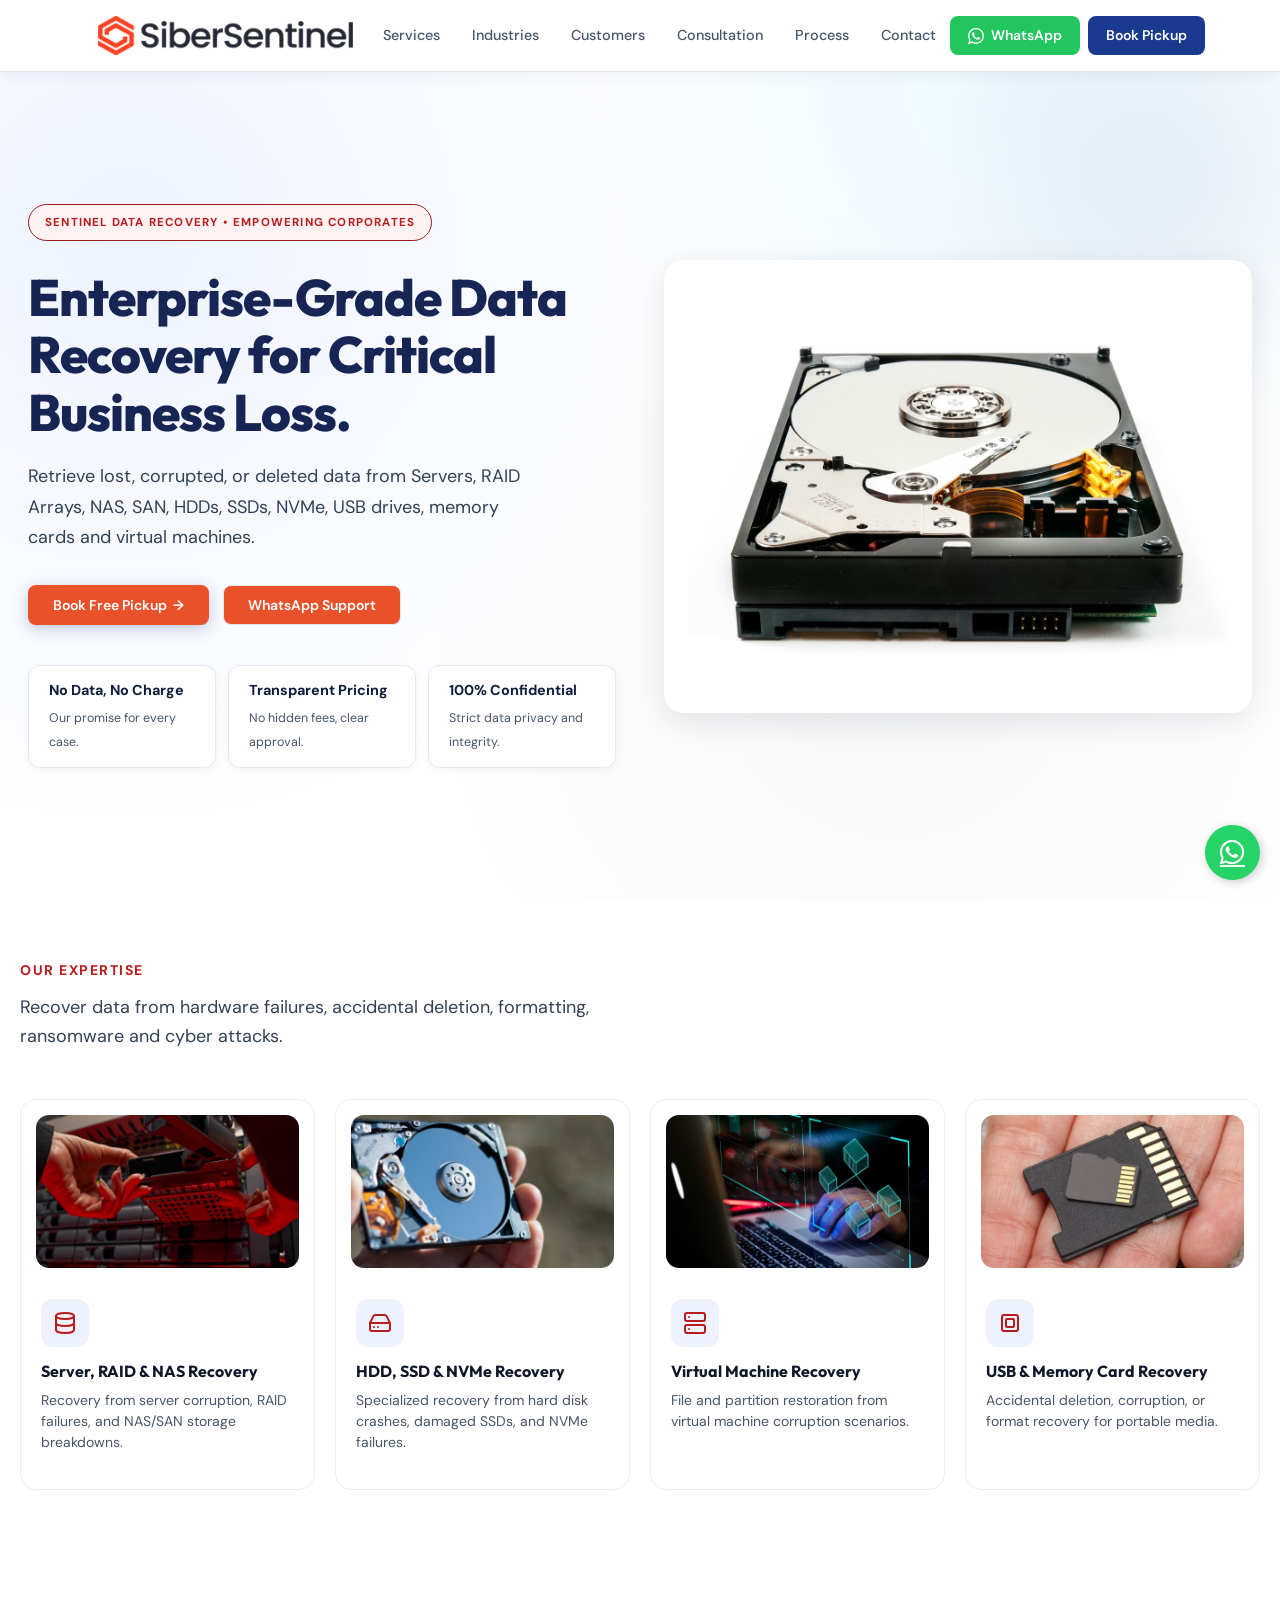
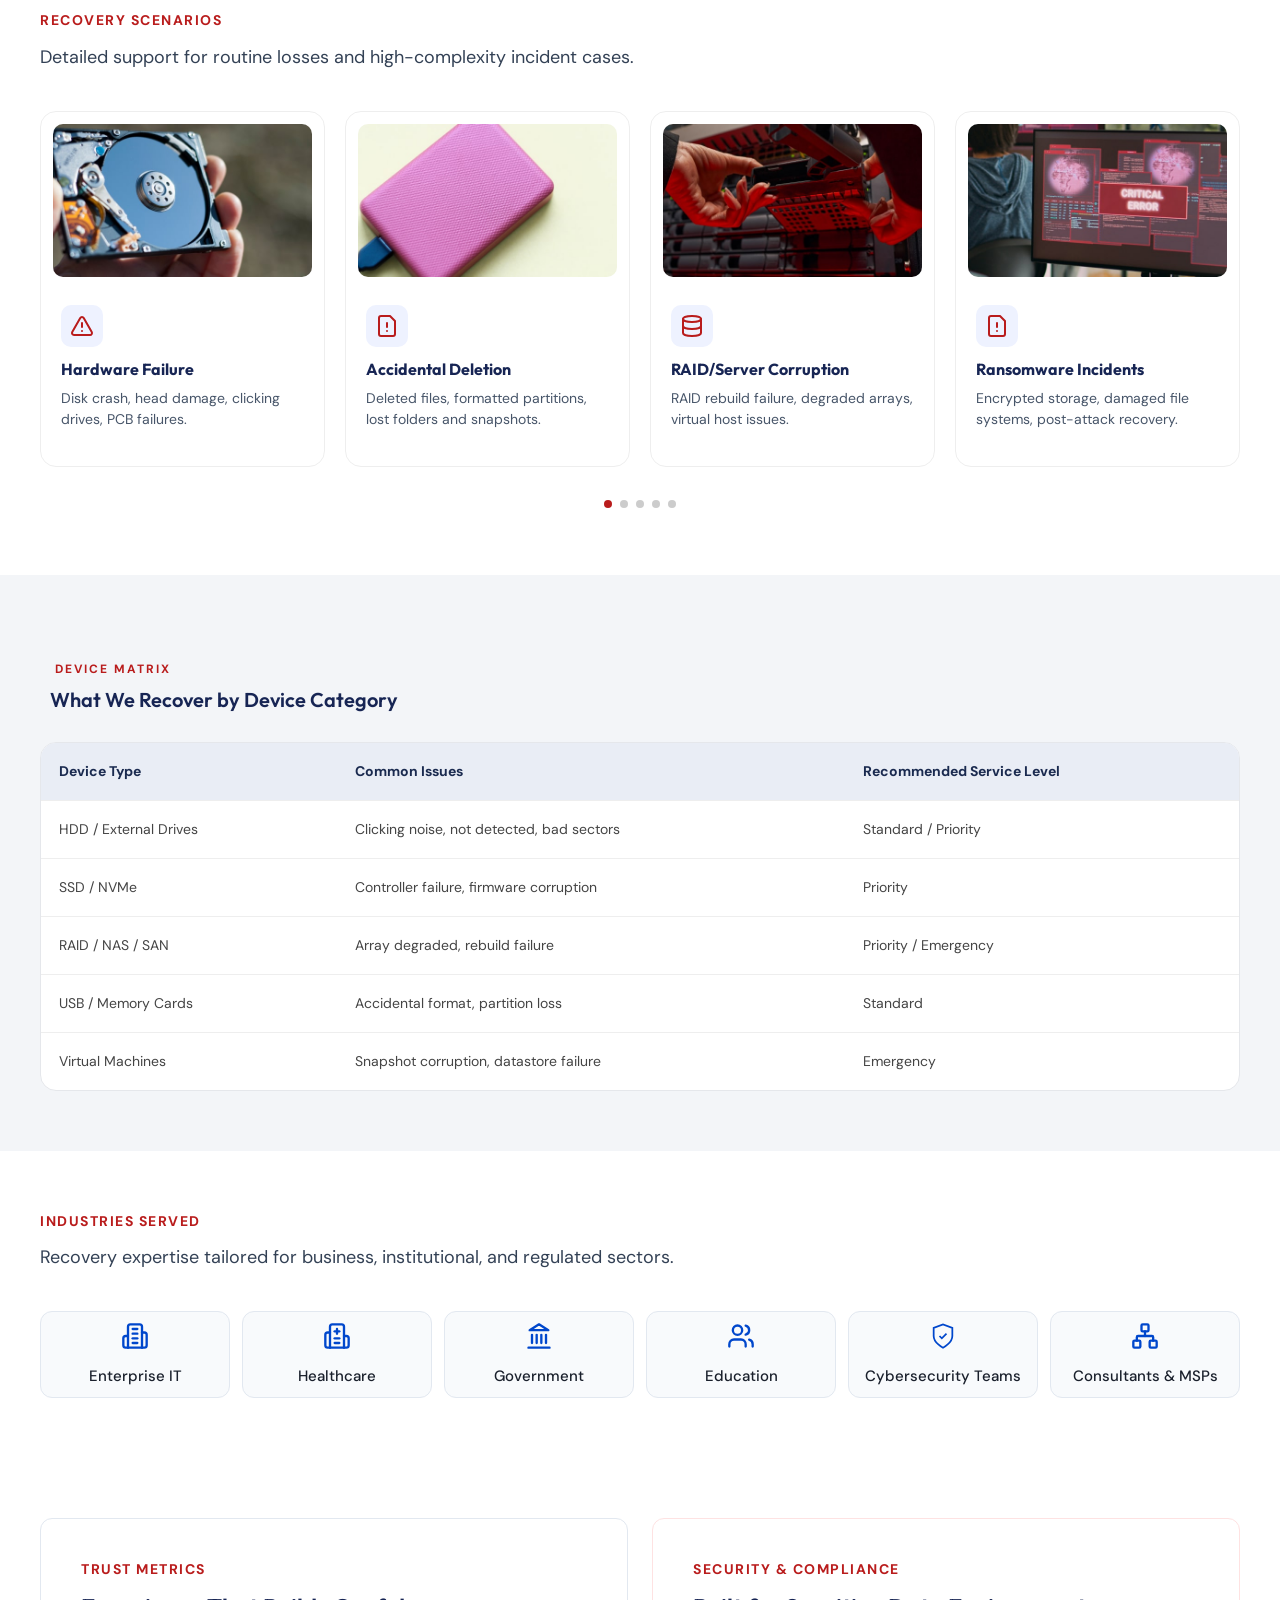
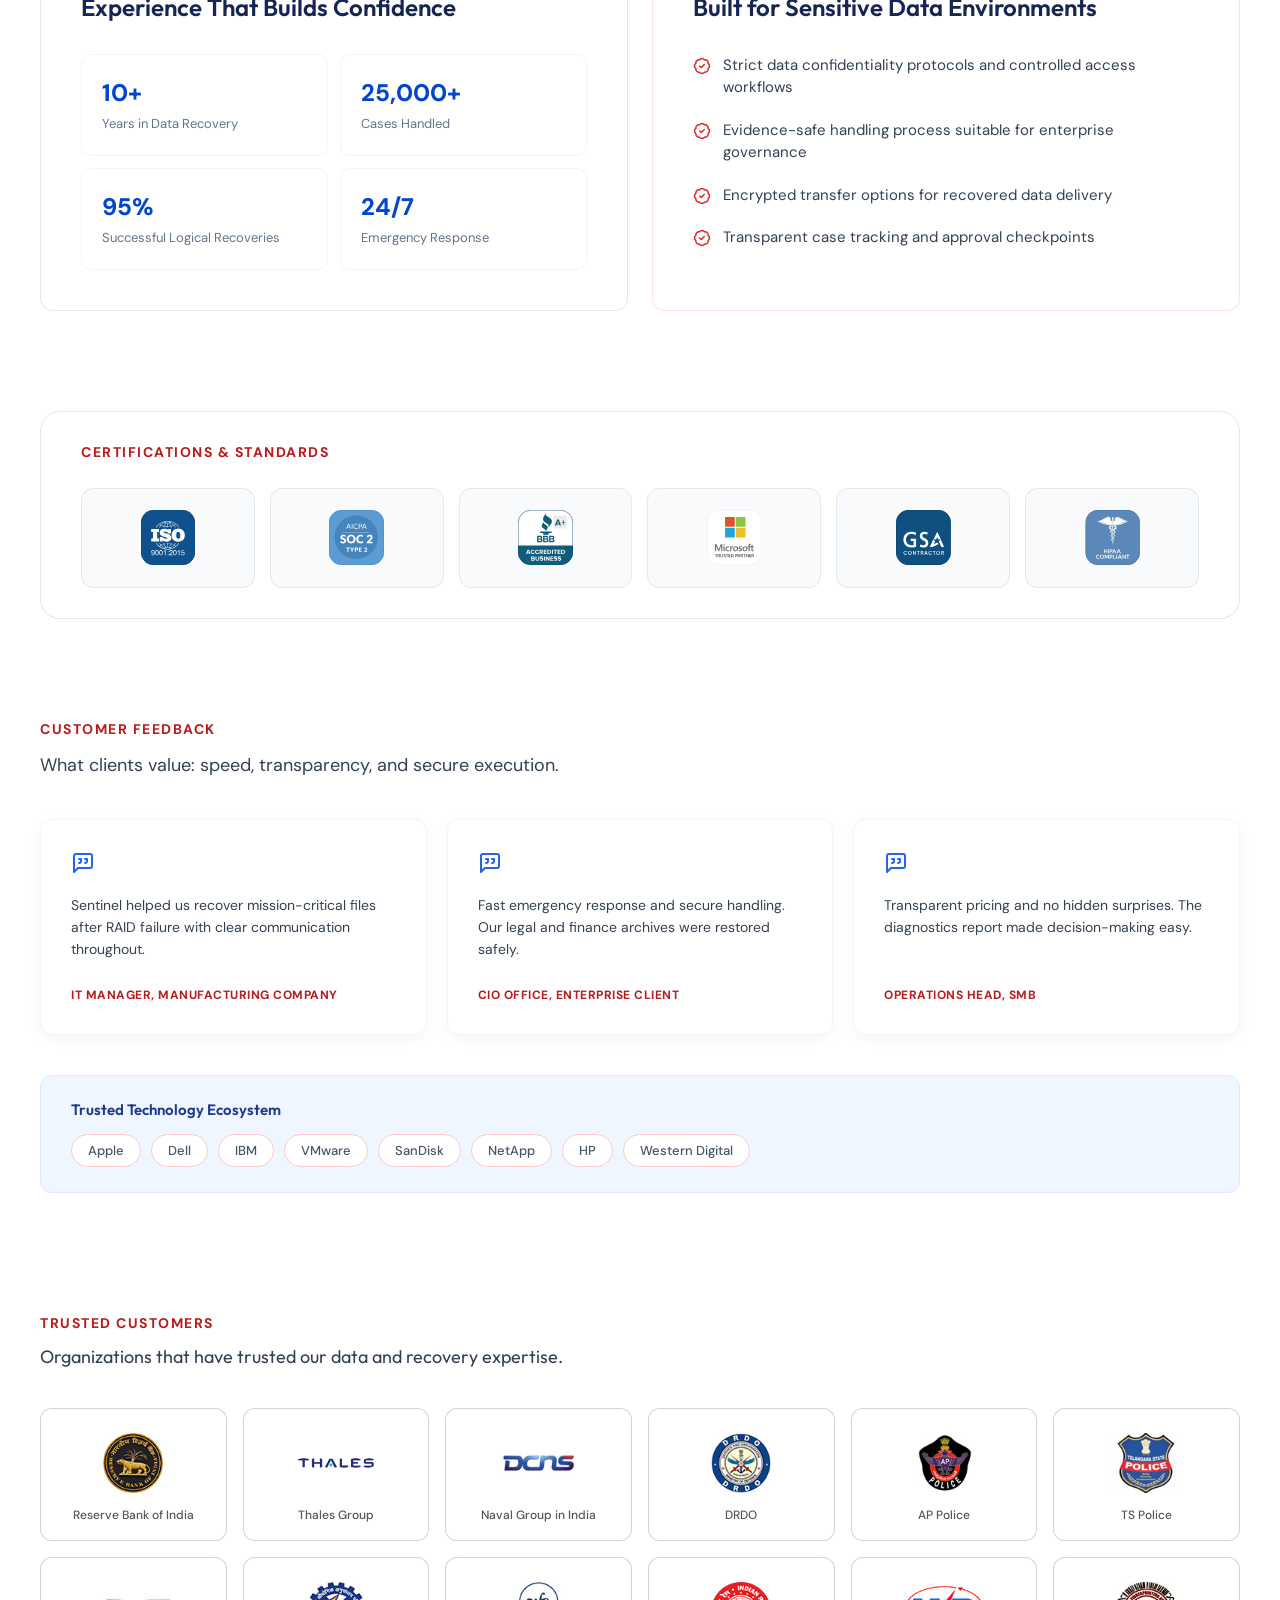
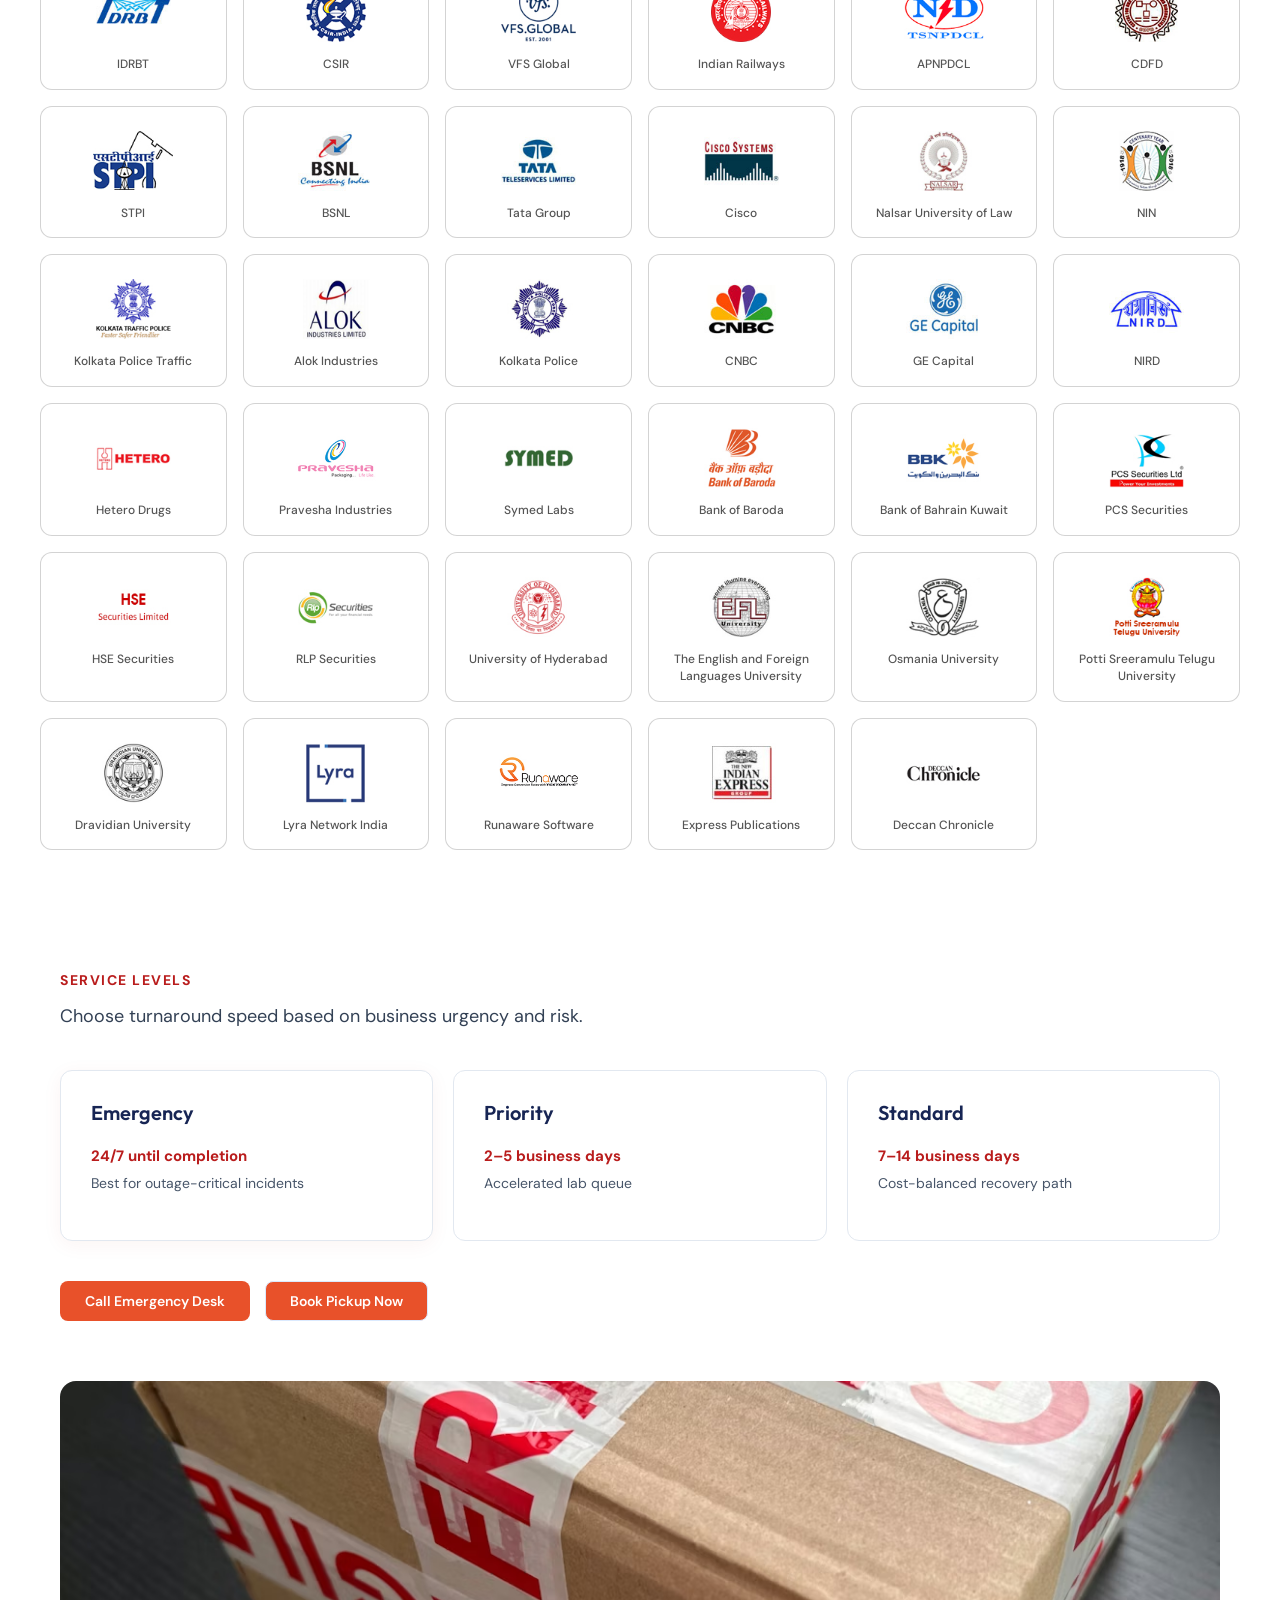
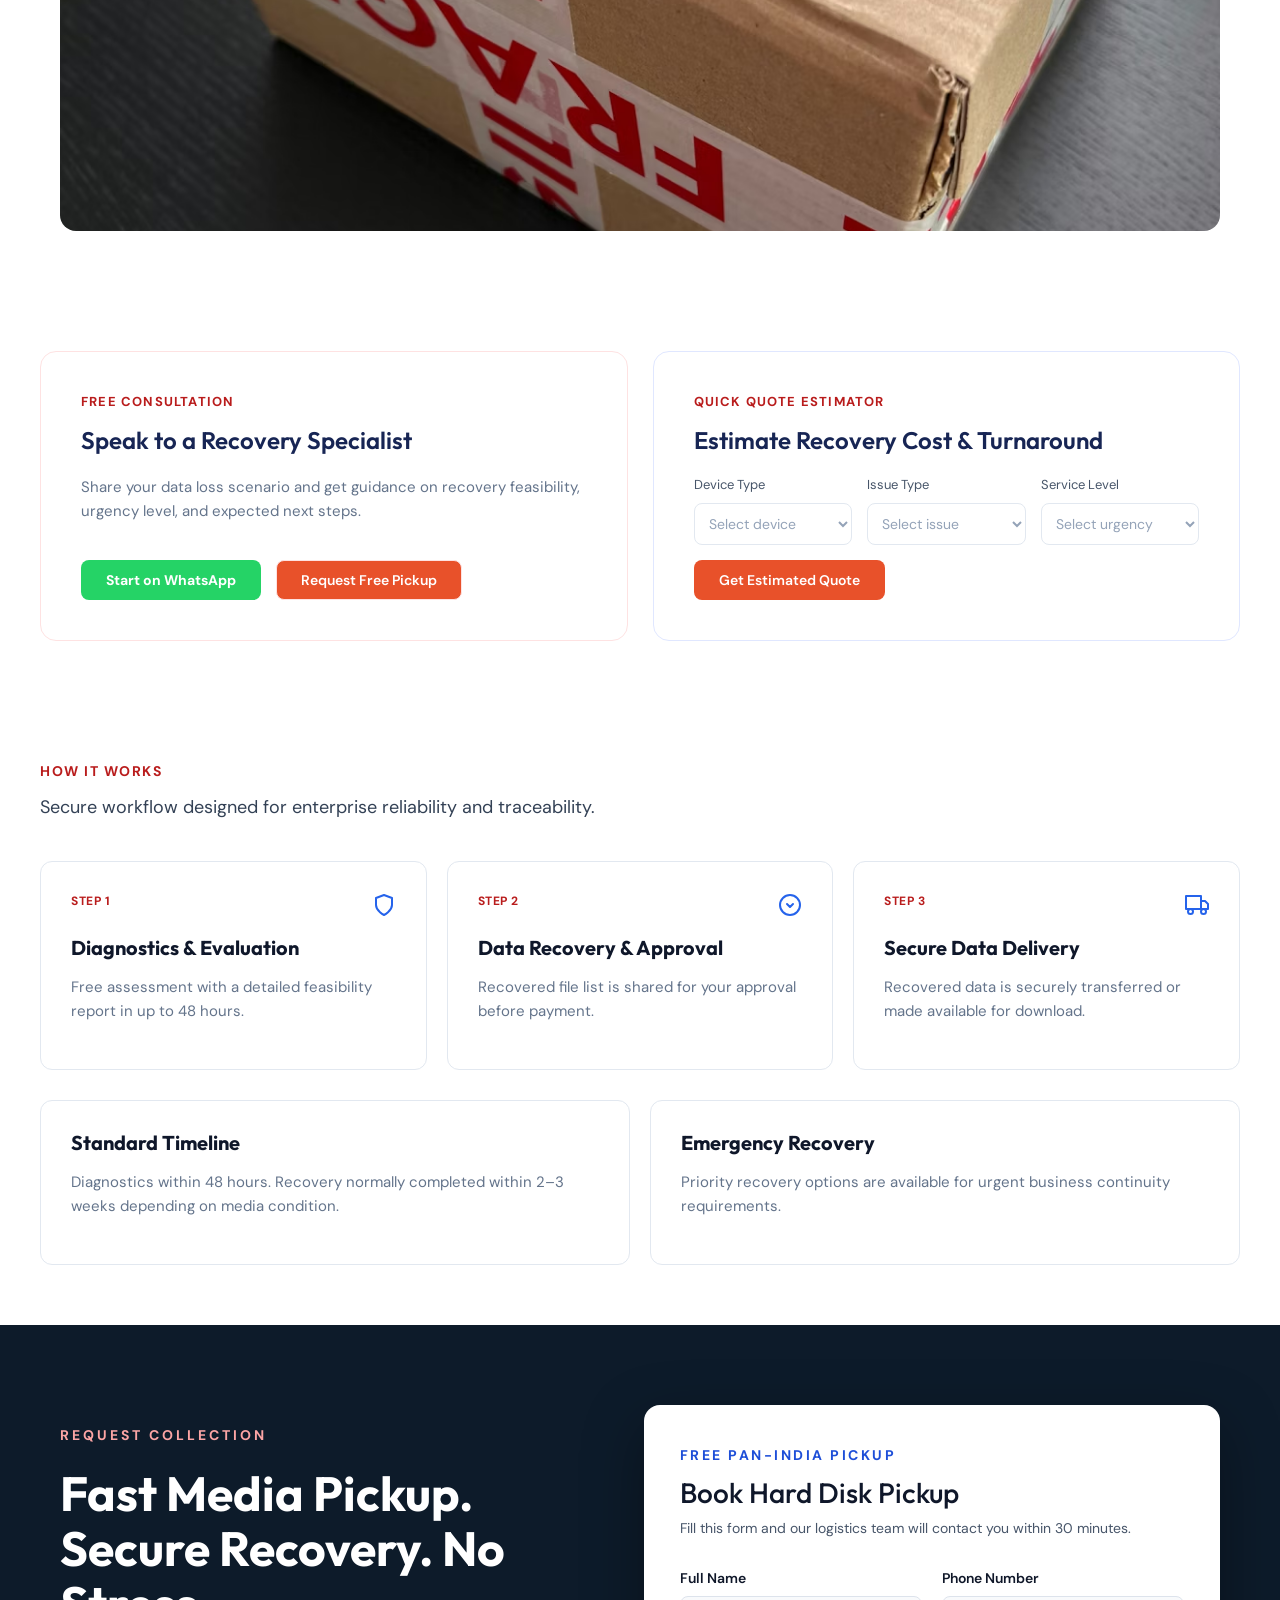
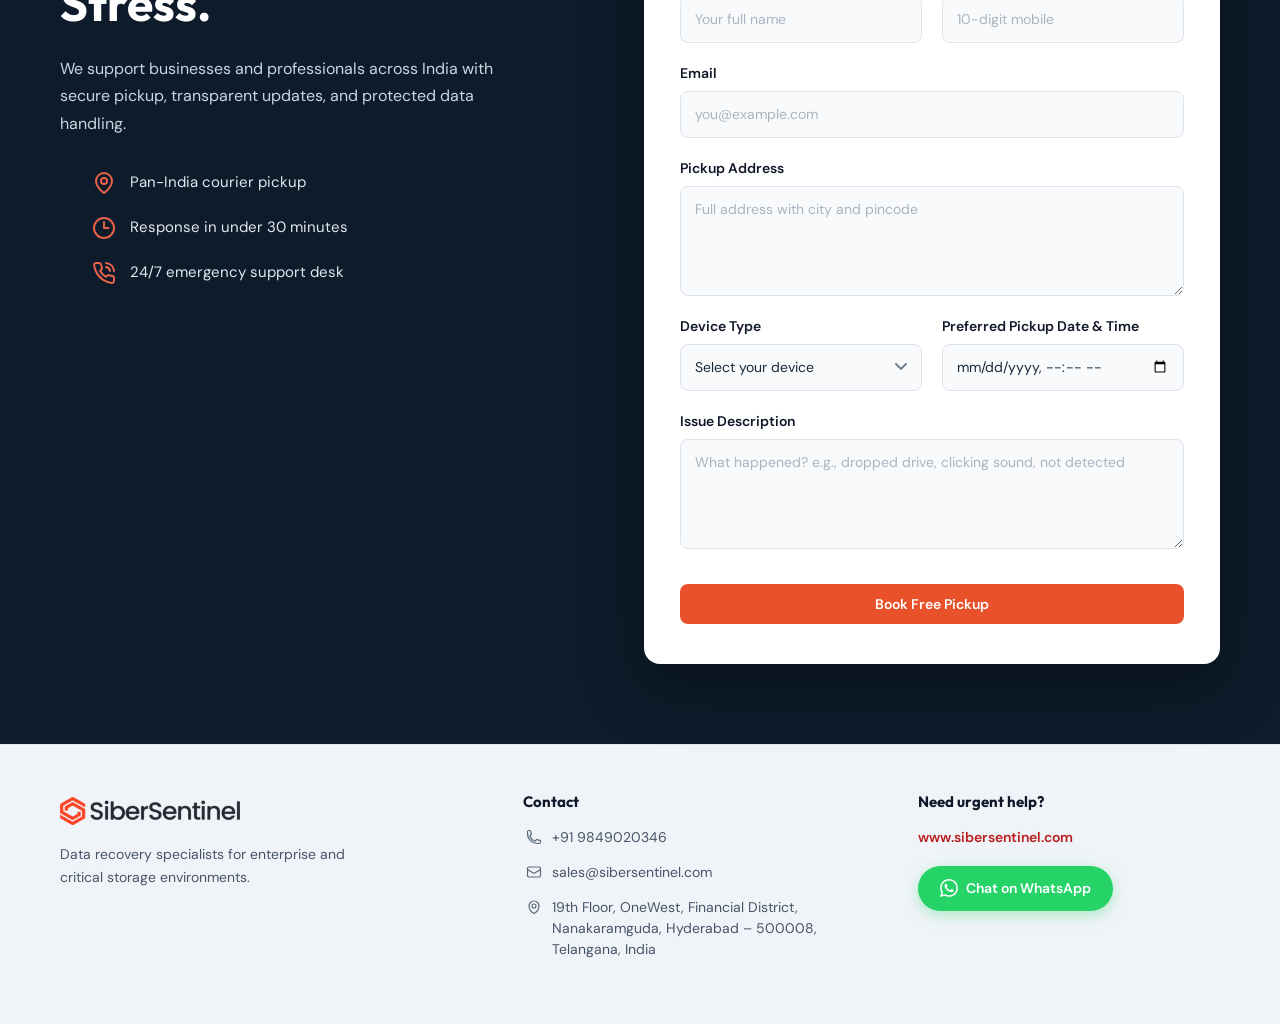
==== index.html @ 7ca0d337 "sentilion project" ====
<!DOCTYPE html>
<html lang="en">

<head>
  <meta charset="UTF-8" />
  <meta name="viewport" content="width=device-width, initial-scale=1.0" />
  <title>SiberSentinel — Enterprise Data Recovery</title>

  <!-- Bootstrap -->
  <link href="https://cdn.jsdelivr.net/npm/bootstrap@5.3.2/dist/css/bootstrap.min.css" rel="stylesheet">
  <script src="https://cdn.jsdelivr.net/npm/bootstrap@5.3.2/dist/js/bootstrap.bundle.min.js" defer></script>

  <!-- jQuery  -->
  <script src="https://code.jquery.com/jquery-3.7.1.min.js"></script>

  <!-- Fonts -->
  <link rel="preconnect" href="https://fonts.googleapis.com">
  <link rel="preconnect" href="https://fonts.gstatic.com" crossorigin>
  <link
    href="https://fonts.googleapis.com/css2?family=DM+Sans:ital,opsz,wght@0,9..40,100..1000;1,9..40,100..1000&family=JetBrains+Mono:ital,wght@0,100..800;1,100..800&family=Outfit:wght@100..900&display=swap"
    rel="stylesheet">

  <!-- Font Awesome CDN ) -->
  <link rel="stylesheet" href="https://cdnjs.cloudflare.com/ajax/libs/font-awesome/6.5.0/css/all.min.css">

  <!-- Swiper CSS -->
  <link rel="stylesheet" href="https://cdn.jsdelivr.net/npm/swiper/swiper-bundle.min.css" />

  <!-- Custom Styles -->
  <link rel="stylesheet" href="assets/css/styles.css" />
</head>

<body>
  <!-- ═══════════════ NAVBAR ═══════════════ -->
  <nav class="ss-navbar navbar navbar-expand-lg sticky-top">
    <div class="container-xl">

      <!-- Logo -->
      <a class="navbar-brand" href="#">
        <img src="assets/images/logo.webp" alt="SiberSentinel Logo" class="ss-navbar__logo" />
      </a>

      <!-- Hamburger -->
      <button class="ss-navbar__toggler navbar-toggler" type="button" data-bs-toggle="collapse"
        data-bs-target="#mainNavMenu" aria-controls="mainNavMenu" aria-expanded="false" aria-label="Toggle navigation">
        <span></span><span></span><span></span>
      </button>

      <!-- Collapsible Menu -->
      <div class="collapse navbar-collapse" id="mainNavMenu">
        <!-- Links -->
        <ul class="navbar-nav mx-auto gap-1">
          <li class="nav-item"><a class="nav-link ss-navbar__link" href="#">Services</a></li>
          <li class="nav-item"><a class="nav-link ss-navbar__link" href="#">Industries</a></li>
          <li class="nav-item"><a class="nav-link ss-navbar__link" href="#">Customers</a></li>
          <li class="nav-item"><a class="nav-link ss-navbar__link" href="#">Consultation</a></li>
          <li class="nav-item"><a class="nav-link ss-navbar__link" href="#">Process</a></li>
          <li class="nav-item"><a class="nav-link ss-navbar__link" href="#">Contact</a></li>
        </ul>

        <!-- CTA Buttons -->
        <div class="ss-navbar__cta-group d-flex align-items-center gap-2">
          <a href="#" class="ss-btn--whatsapp">
            <svg xmlns="http://www.w3.org/2000/svg" width="16" height="16" viewBox="0 0 24 24" fill="currentColor">
              <path
                d="M17.472 14.382c-.297-.149-1.758-.867-2.03-.967-.273-.099-.471-.148-.67.15-.197.297-.767.966-.94 1.164-.173.199-.347.223-.644.075-.297-.15-1.255-.463-2.39-1.475-.883-.788-1.48-1.761-1.653-2.059-.173-.297-.018-.458.13-.606.134-.133.298-.347.446-.52.149-.174.198-.298.298-.497.099-.198.05-.371-.025-.52-.075-.149-.669-1.612-.916-2.207-.242-.579-.487-.5-.669-.51-.173-.008-.371-.01-.57-.01-.198 0-.52.074-.792.372-.272.297-1.04 1.016-1.04 2.479 0 1.462 1.065 2.875 1.213 3.074.149.198 2.096 3.2 5.077 4.487.709.306 1.262.489 1.694.625.712.227 1.36.195 1.871.118.571-.085 1.758-.719 2.006-1.413.248-.694.248-1.289.173-1.413-.074-.124-.272-.198-.57-.347m-5.421 7.403h-.004a9.87 9.87 0 01-5.031-1.378l-.361-.214-3.741.982.998-3.648-.235-.374a9.86 9.86 0 01-1.51-5.26c.001-5.45 4.436-9.884 9.888-9.884 2.64 0 5.122 1.03 6.988 2.898a9.825 9.825 0 012.893 6.994c-.003 5.45-4.437 9.884-9.885 9.884m8.413-18.297A11.815 11.815 0 0012.05 0C5.495 0 .16 5.335.157 11.892c0 2.096.547 4.142 1.588 5.945L.057 24l6.305-1.654a11.882 11.882 0 005.683 1.448h.005c6.554 0 11.89-5.335 11.893-11.893a11.821 11.821 0 00-3.48-8.413z" />
            </svg>
            WhatsApp
          </a>
          <a href="#" class="ss-btn--book">Book Pickup</a>
        </div>
      </div>
    </div>
  </nav>
  <!-- ═══════════════ /NAVBAR ═══════════════ -->
  <!-- ═══════════════ HERO ═══════════════ -->
  <section class="ss-hero" id="hero">
    <div class="ss-hero__inner">

      <!-- Left -->
      <div class="ss-hero__left">
        <div class="ss-hero__badge">Sentinel Data Recovery &bull; Empowering Corporates</div>

        <h1 class="ss-hero__title">
          Enterprise-Grade
          Data Recovery for
          Critical Business Loss.
        </h1>
        <p class="ss-hero__desc clr">
          Retrieve lost, corrupted, or deleted data from Servers, RAID Arrays,
          NAS, SAN, HDDs, SSDs, NVMe, USB drives, memory cards and virtual machines.
        </p>
        <div class="ss-hero__btns">
          <a href="#" class="ss-btn ss-btn--primary">Book Free Pickup &nbsp;→</a>
          <a href="#" class="ss-btn ss-btn--outline">WhatsApp Support</a>
        </div>
        <div class="ss-hero__trust-row">
          <div class="ss-trust-card">
            <strong class="ss-trust-card__title">No Data, No Charge</strong>
            <span class="ss-trust-card__sub">Our promise for every case.</span>
          </div>
          <div class="ss-trust-card">
            <strong class="ss-trust-card__title">Transparent Pricing</strong>
            <span class="ss-trust-card__sub">No hidden fees, clear approval.</span>
          </div>
          <div class="ss-trust-card">
            <strong class="ss-trust-card__title">100% Confidential</strong>
            <span class="ss-trust-card__sub">Strict data privacy and integrity.</span>
          </div>
        </div>
      </div>
      <!-- Right -->
      <div class="ss-hero__right">
        <div class="ss-hero__img-wrap">
          <img src="assets/images/herosection.avif" alt="Enterprise data recovery lab" />
        </div>
      </div>
    </div>
  </section>
  <!-- ═══════════════ /HERO ═══════════════ -->
  <!-- ═══════════════ EXPERTISE ═══════════════ -->
  <section class="ss-expertise" id="services">
    <div class="ss-container">

      <div class="ss-expertise__header">
        <span class="ss-section-label">Our Expertise</span>
        <p class="ss-expertise__desc clr">
          Recover data from hardware failures, accidental deletion, formatting,
          ransomware and cyber attacks.
        </p>
      </div>
      <div class="ss-expertise__grid">
        <!-- Card 1 -->
        <article class="ss-expertise__card">
          <div class="ss-expertise__card-img">
            <img src="assets/images/serverimg.jpg" alt="Server RAID NAS Recovery" />
          </div>
          <div class="ss-expertise__card-body">
            <div class="ss-expertise__card-icon">
              <svg xmlns="http://www.w3.org/2000/svg" width="24" height="24" viewBox="0 0 24 24" fill="none"
                stroke="currentColor" stroke-width="2" stroke-linecap="round" stroke-linejoin="round">
                <ellipse cx="12" cy="5" rx="9" ry="3"></ellipse>
                <path d="M3 5V19A9 3 0 0 0 21 19V5"></path>
                <path d="M3 12A9 3 0 0 0 21 12"></path>
              </svg>
            </div>
            <h3 class="ss-expertise__card-title">Server, RAID &amp; NAS Recovery</h3>
            <p class="ss-expertise__card-desc">
              Recovery from server corruption, RAID failures, and NAS/SAN storage breakdowns.
            </p>
          </div>
        </article>
        <!-- Card 2 -->
        <article class="ss-expertise__card">
          <div class="ss-expertise__card-img">
            <img src="assets/images/hddssd.jpg" alt="HDD SSD NVMe Recovery" />
          </div>
          <div class="ss-expertise__card-body">
            <div class="ss-expertise__card-icon">
              <svg xmlns="http://www.w3.org/2000/svg" width="24" height="24" viewBox="0 0 24 24" fill="none"
                stroke="currentColor" stroke-width="2" stroke-linecap="round" stroke-linejoin="round">
                <line x1="22" x2="2" y1="12" y2="12"></line>
                <path
                  d="M5.45 5.11 2 12v6a2 2 0 0 0 2 2h16a2 2 0 0 0 2-2v-6l-3.45-6.89A2 2 0 0 0 16.76 4H7.24a2 2 0 0 0-1.79 1.11z">
                </path>
                <line x1="6" x2="6.01" y1="16" y2="16"></line>
                <line x1="10" x2="10.01" y1="16" y2="16"></line>
              </svg>
            </div>
            <h3 class="ss-expertise__card-title">HDD, SSD &amp; NVMe Recovery</h3>
            <p class="ss-expertise__card-desc">
              Specialized recovery from hard disk crashes, damaged SSDs, and NVMe failures.
            </p>
          </div>
        </article>
        <!-- Card 3 -->
        <article class="ss-expertise__card">
          <div class="ss-expertise__card-img">
            <img src="assets/images/virtual.jpg" alt="Virtual Machine Recovery" />
          </div>
          <div class="ss-expertise__card-body">
            <div class="ss-expertise__card-icon">
              <svg xmlns="http://www.w3.org/2000/svg" width="24" height="24" viewBox="0 0 24 24" fill="none"
                stroke="currentColor" stroke-width="2" stroke-linecap="round" stroke-linejoin="round">
                <rect width="20" height="8" x="2" y="2" rx="2" ry="2"></rect>
                <rect width="20" height="8" x="2" y="14" rx="2" ry="2"></rect>
                <line x1="6" x2="6.01" y1="6" y2="6"></line>
                <line x1="6" x2="6.01" y1="18" y2="18"></line>
              </svg>
            </div>
            <h3 class="ss-expertise__card-title">Virtual Machine Recovery</h3>
            <p class="ss-expertise__card-desc">
              File and partition restoration from virtual machine corruption scenarios.
            </p>
          </div>
        </article>
        <!-- Card 4 -->
        <article class="ss-expertise__card">
          <div class="ss-expertise__card-img">
            <img src="assets/images/usb.jpg" alt="USB Memory Card Recovery" />
          </div>
          <div class="ss-expertise__card-body">
            <div class="ss-expertise__card-icon">
              <svg xmlns="http://www.w3.org/2000/svg" width="24" height="24" viewBox="0 0 24 24" fill="none"
                stroke="currentColor" stroke-width="2" stroke-linecap="round" stroke-linejoin="round">
                <rect x="4" y="4" width="16" height="16" rx="2"></rect>
                <rect x="8" y="8" width="8" height="8" rx="1"></rect>
              </svg>
            </div>
            <h3 class="ss-expertise__card-title">USB &amp; Memory Card Recovery</h3>
            <p class="ss-expertise__card-desc">
              Accidental deletion, corruption, or format recovery for portable media.
            </p>
          </div>
        </article>
      </div>
    </div>
  </section>
  <!-- ═══════════════ /EXPERTISE ═══════════════ -->
  <!-- ═══════════════ RECOVERY SCENARIOS ═══════════════ -->
  <section class="ss-recovery" id="recovery">
    <div class="ss-container">

      <span class="ss-section-label ss-recovery__label">Recovery Scenarios</span>
      <p class="ss-recovery__desc clr">
        Detailed support for routine losses and high-complexity incident cases.
      </p>

      <div class="swiper mySwiper">
        <div class="swiper-wrapper">

          <div class="swiper-slide">
            <div class="ss-recovery__card">
              <div class="ss-recovery__card-img">
                <img src="assets/images/hddssd.jpg" alt="Hardware Failure" />
              </div>
              <div class="ss-recovery__card-body">
                <div class="ss-recovery__card-icon"><svg xmlns="http://www.w3.org/2000/svg" width="24" height="24"
                    viewBox="0 0 24 24" fill="none" stroke="currentColor" stroke-width="2" stroke-linecap="round"
                    stroke-linejoin="round" class="lucide lucide-triangle-alert h-5 w-5" aria-hidden="true"
                    x-file-name="ExpandedDetails" x-line-number="157" x-column="22" x-component="Icon"
                    x-id="ExpandedDetails_157_22" x-dynamic="true" x-source-type="static-imported"
                    x-source-var="scenarios" x-source-file-abs="/app/frontend/src/components/ExpandedDetails.jsx"
                    x-source-line="6" x-source-editable="true" x-array-var="scenarios" x-array-line="6"
                    x-array-item-param="item">
                    <path d="m21.73 18-8-14a2 2 0 0 0-3.48 0l-8 14A2 2 0 0 0 4 21h16a2 2 0 0 0 1.73-3"></path>
                    <path d="M12 9v4"></path>
                    <path d="M12 17h.01"></path>
                  </svg></div>
                <h3 class="ss-recovery__card-title">Hardware Failure</h3>
                <p class="ss-recovery__card-desc">Disk crash, head damage, clicking drives, PCB failures.</p>
              </div>
            </div>
          </div>

          <div class="swiper-slide">
            <div class="ss-recovery__card">
              <div class="ss-recovery__card-img">
                <img src="assets/images/accidental.jpg" alt="Firmware Corruption" />
              </div>
              <div class="ss-recovery__card-body">
                <div class="ss-recovery__card-icon"> <svg xmlns="http://www.w3.org/2000/svg" width="24" height="24"
                    viewBox="0 0 24 24" fill="none" stroke="currentColor" stroke-width="2" stroke-linecap="round"
                    stroke-linejoin="round" class="lucide lucide-file-warning h-5 w-5" aria-hidden="true"
                    x-file-name="ExpandedDetails" x-line-number="157" x-column="22" x-component="Icon"
                    x-id="ExpandedDetails_157_22" x-dynamic="true" x-source-type="static-imported"
                    x-source-var="scenarios" x-source-file-abs="/app/frontend/src/components/ExpandedDetails.jsx"
                    x-source-line="6" x-source-editable="true" x-array-var="scenarios" x-array-line="6"
                    x-array-item-param="item">
                    <path d="M15 2H6a2 2 0 0 0-2 2v16a2 2 0 0 0 2 2h12a2 2 0 0 0 2-2V7Z"></path>
                    <path d="M12 9v4"></path>
                    <path d="M12 17h.01"></path>
                  </svg></div>
                <h3 class="ss-recovery__card-title">Accidental Deletion</h3>
                <p class="ss-recovery__card-desc">Deleted files, formatted partitions, lost folders and snapshots.
                </p>
              </div>
            </div>
          </div>
          <div class="swiper-slide">
            <div class="ss-recovery__card">
              <div class="ss-recovery__card-img">
                <img src="assets/images/serverimg.jpg" alt="Logical Corruption" />
              </div>
              <div class="ss-recovery__card-body">
                <div class="ss-recovery__card-icon"><svg xmlns="http://www.w3.org/2000/svg" width="24" height="24"
                    viewBox="0 0 24 24" fill="none" stroke="currentColor" stroke-width="2" stroke-linecap="round"
                    stroke-linejoin="round" class="lucide lucide-database h-5 w-5" aria-hidden="true"
                    x-file-name="ExpandedDetails" x-line-number="157" x-column="22" x-component="Icon"
                    x-id="ExpandedDetails_157_22" x-dynamic="true" x-source-type="static-imported"
                    x-source-var="scenarios" x-source-file-abs="/app/frontend/src/components/ExpandedDetails.jsx"
                    x-source-line="6" x-source-editable="true" x-array-var="scenarios" x-array-line="6"
                    x-array-item-param="item">
                    <ellipse cx="12" cy="5" rx="9" ry="3"></ellipse>
                    <path d="M3 5V19A9 3 0 0 0 21 19V5"></path>
                    <path d="M3 12A9 3 0 0 0 21 12"></path>
                  </svg></div>
                <h3 class="ss-recovery__card-title">RAID/Server Corruption
                </h3>
                <p class="ss-recovery__card-desc">RAID rebuild failure, degraded arrays, virtual host issues.</p>
              </div>
            </div>
          </div>
          <div class="swiper-slide">
            <div class="ss-recovery__card">
              <div class="ss-recovery__card-img">
                <img src="assets/images/ransomware.jpg" alt="RAID / Server Corruption" />
              </div>
              <div class="ss-recovery__card-body">
                <div class="ss-recovery__card-icon"><svg xmlns="http://www.w3.org/2000/svg" width="24" height="24"
                    viewBox="0 0 24 24" fill="none" stroke="currentColor" stroke-width="2" stroke-linecap="round"
                    stroke-linejoin="round" class="lucide lucide-file-warning h-5 w-5" aria-hidden="true"
                    x-file-name="ExpandedDetails" x-line-number="157" x-column="22" x-component="Icon"
                    x-id="ExpandedDetails_157_22" x-dynamic="true" x-source-type="static-imported"
                    x-source-var="scenarios" x-source-file-abs="/app/frontend/src/components/ExpandedDetails.jsx"
                    x-source-line="6" x-source-editable="true" x-array-var="scenarios" x-array-line="6"
                    x-array-item-param="item">
                    <path d="M15 2H6a2 2 0 0 0-2 2v16a2 2 0 0 0 2 2h12a2 2 0 0 0 2-2V7Z"></path>
                    <path d="M12 9v4"></path>
                    <path d="M12 17h.01"></path>
                  </svg></div>
                <h3 class="ss-recovery__card-title">Ransomware Incidents</h3>
                <p class="ss-recovery__card-desc">Encrypted storage, damaged file systems, post-attack recovery.</p>
              </div>
            </div>
          </div>
          <div class="swiper-slide">
            <div class="ss-recovery__card">
              <div class="ss-recovery__card-img">
                <img src="assets/images/usb.jpg" alt="Ransomware Incidents" />
              </div>
              <div class="ss-recovery__card-body">
                <div class="ss-recovery__card-icon"> <svg xmlns="http://www.w3.org/2000/svg" width="24" height="24"
                    viewBox="0 0 24 24" fill="none" stroke="currentColor" stroke-width="2" stroke-linecap="round"
                    stroke-linejoin="round" class="lucide lucide-database h-5 w-5" aria-hidden="true"
                    x-file-name="ExpandedDetails" x-line-number="157" x-column="22" x-component="Icon"
                    x-id="ExpandedDetails_157_22" x-dynamic="true" x-source-type="static-imported"
                    x-source-var="scenarios" x-source-file-abs="/app/frontend/src/components/ExpandedDetails.jsx"
                    x-source-line="6" x-source-editable="true" x-array-var="scenarios" x-array-line="6"
                    x-array-item-param="item">
                    <ellipse cx="12" cy="5" rx="9" ry="3"></ellipse>
                    <path d="M3 5V19A9 3 0 0 0 21 19V5"></path>
                    <path d="M3 12A9 3 0 0 0 21 12"></path>
                  </svg></div>
                <h3 class="ss-recovery__card-title">Ransomware Incidents</h3>
                <p class="ss-recovery__card-desc">Encrypted storage, damaged file systems, post-attack recovery.</p>
              </div>
            </div>
          </div>
        </div>
        <div class="swiper-pagination"></div>
      </div>
    </div>
  </section>
  <!-- ═══════════════ /RECOVERY SCENARIOS ═══════════════ -->
  <!-- ═══════════════ DEVICE MATRIX ═══════════════ -->
  <section class="ss-device-matrix" id="device-matrix">
    <div class="ss-container">

      <div class="ss-device-matrix__header">
        <span class="ss-device-matrix__label">DEVICE MATRIX</span>
        <h2 class="ss-device-matrix__title">What We Recover by Device Category</h2>
      </div>

      <div class="ss-device-matrix__table-wrap">
        <table class="ss-device-matrix__table">
          <thead>
            <tr>
              <th>Device Type</th>
              <th>Common Issues</th>
              <th>Recommended Service Level</th>
            </tr>
          </thead>
          <tbody>
            <tr>
              <td data-label="Device Type">HDD / External Drives</td>
              <td data-label="Common Issues">Clicking noise, not detected, bad sectors</td>
              <td data-label="Service Level">Standard / Priority</td>
            </tr>
            <tr>
              <td data-label="Device Type">SSD / NVMe</td>
              <td data-label="Common Issues">Controller failure, firmware corruption</td>
              <td data-label="Service Level">Priority</td>
            </tr>
            <tr>
              <td data-label="Device Type">RAID / NAS / SAN</td>
              <td data-label="Common Issues">Array degraded, rebuild failure</td>
              <td data-label="Service Level">Priority / Emergency</td>
            </tr>
            <tr>
              <td data-label="Device Type">USB / Memory Cards</td>
              <td data-label="Common Issues">Accidental format, partition loss</td>
              <td data-label="Service Level">Standard</td>
            </tr>
            <tr>
              <td data-label="Device Type">Virtual Machines</td>
              <td data-label="Common Issues">Snapshot corruption, datastore failure</td>
              <td data-label="Service Level">Emergency</td>
            </tr>
          </tbody>
        </table>
      </div>

    </div>
  </section>
  <!-- ═══════════════ /DEVICE MATRIX ═══════════════ -->
  <!-- ═══════════════ INDUSTRIES SERVED ═══════════════ -->
  <section class="ss-industries" id="industries">
    <div class="ss-industries__inner">

      <span class="ss-section-label">INDUSTRIES SERVED</span>
      <p class="ss-industries__desc clr">
        Recovery expertise tailored for business, institutional, and regulated sectors.
      </p>

      <div class="ss-industries__grid">

        <div class="ss-industries__card">
          <div class="ss-industries__icon">
            <svg xmlns="http://www.w3.org/2000/svg" viewBox="0 0 24 24" fill="none" stroke="currentColor"
              stroke-width="2" stroke-linecap="round" stroke-linejoin="round">
              <path d="M6 22V4a2 2 0 0 1 2-2h8a2 2 0 0 1 2 2v18Z"></path>
              <path d="M6 12H4a2 2 0 0 0-2 2v6a2 2 0 0 0 2 2h2"></path>
              <path d="M18 9h2a2 2 0 0 1 2 2v9a2 2 0 0 1-2 2h-2"></path>
              <path d="M10 6h4"></path>
              <path d="M10 10h4"></path>
              <path d="M10 14h4"></path>
              <path d="M10 18h4"></path>
            </svg>
          </div>
          <span class="ss-industries__card-name">Enterprise IT</span>
        </div>

        <div class="ss-industries__card">
          <div class="ss-industries__icon">
            <svg xmlns="http://www.w3.org/2000/svg" viewBox="0 0 24 24" fill="none" stroke="currentColor"
              stroke-width="2" stroke-linecap="round" stroke-linejoin="round">
              <path d="M12 6v4"></path>
              <path d="M14 14h-4"></path>
              <path d="M14 18h-4"></path>
              <path d="M14 8h-4"></path>
              <path d="M18 12h2a2 2 0 0 1 2 2v6a2 2 0 0 1-2 2H4a2 2 0 0 1-2-2v-9a2 2 0 0 1 2-2h2"></path>
              <path d="M18 22V4a2 2 0 0 0-2-2H8a2 2 0 0 0-2 2v18"></path>
            </svg>
          </div>
          <span class="ss-industries__card-name">Healthcare</span>
        </div>

        <div class="ss-industries__card">
          <div class="ss-industries__icon">
            <svg xmlns="http://www.w3.org/2000/svg" viewBox="0 0 24 24" fill="none" stroke="currentColor"
              stroke-width="2" stroke-linecap="round" stroke-linejoin="round">
              <line x1="3" x2="21" y1="22" y2="22"></line>
              <line x1="6" x2="6" y1="18" y2="11"></line>
              <line x1="10" x2="10" y1="18" y2="11"></line>
              <line x1="14" x2="14" y1="18" y2="11"></line>
              <line x1="18" x2="18" y1="18" y2="11"></line>
              <polygon points="12 2 20 7 4 7"></polygon>
            </svg>
          </div>
          <span class="ss-industries__card-name">Government</span>
        </div>

        <div class="ss-industries__card">
          <div class="ss-industries__icon">
            <svg xmlns="http://www.w3.org/2000/svg" viewBox="0 0 24 24" fill="none" stroke="currentColor"
              stroke-width="2" stroke-linecap="round" stroke-linejoin="round">
              <path d="M16 21v-2a4 4 0 0 0-4-4H6a4 4 0 0 0-4 4v2"></path>
              <path d="M16 3.128a4 4 0 0 1 0 7.744"></path>
              <path d="M22 21v-2a4 4 0 0 0-3-3.87"></path>
              <circle cx="9" cy="7" r="4"></circle>
            </svg>
          </div>
          <span class="ss-industries__card-name">Education</span>
        </div>

        <div class="ss-industries__card">
          <div class="ss-industries__icon">
            <svg viewBox="0 0 24 24" fill="none" stroke="currentColor" stroke-width="1.5">
              <path d="M12 22s8-4 8-10V5l-8-3-8 3v7c0 6 8 10 8 10z"></path>
              <path d="M9 12l2 2 4-4"></path>
            </svg>
          </div>
          <span class="ss-industries__card-name">Cybersecurity Teams</span>
        </div>

        <div class="ss-industries__card">
          <div class="ss-industries__icon">
            <svg xmlns="http://www.w3.org/2000/svg" viewBox="0 0 24 24" fill="none" stroke="currentColor"
              stroke-width="2" stroke-linecap="round" stroke-linejoin="round">
              <rect x="16" y="16" width="6" height="6" rx="1"></rect>
              <rect x="2" y="16" width="6" height="6" rx="1"></rect>
              <rect x="9" y="2" width="6" height="6" rx="1"></rect>
              <path d="M5 16v-3a1 1 0 0 1 1-1h12a1 1 0 0 1 1 1v3"></path>
              <path d="M12 12V8"></path>
            </svg>
          </div>
          <span class="ss-industries__card-name">Consultants &amp; MSPs</span>
        </div>

      </div>
    </div>
  </section>
  <!-- ═══════════════ /INDUSTRIES ═══════════════ -->
  <!-- ═══════════════ TRUST & SECURITY ═══════════════ -->
  <section class="ss-trust-security" id="trust">
    <div class="ss-trust-security__inner">

      <!-- Card: Trust Metrics -->
      <div class="ss-trust-security__card ss-trust-security__card--blue">
        <span class="ss-section-label">TRUST METRICS</span>
        <h2 class="ss-trust-security__card-title">Experience That Builds Confidence</h2>

        <div class="ss-metrics-grid">
          <div class="ss-metric-item">
            <span class="ss-metric-item__num">10+</span>
            <span class="ss-metric-item__label">Years in Data Recovery</span>
          </div>
          <div class="ss-metric-item">
            <span class="ss-metric-item__num">25,000+</span>
            <span class="ss-metric-item__label">Cases Handled</span>
          </div>
          <div class="ss-metric-item">
            <span class="ss-metric-item__num">95%</span>
            <span class="ss-metric-item__label">Successful Logical Recoveries</span>
          </div>
          <div class="ss-metric-item">
            <span class="ss-metric-item__num">24/7</span>
            <span class="ss-metric-item__label">Emergency Response</span>
          </div>
        </div>
      </div>

      <!-- Card: Security & Compliance -->
      <div class="ss-trust-security__card ss-trust-security__card--red">
        <span class="ss-section-label">SECURITY &amp; COMPLIANCE</span>
        <h2 class="ss-trust-security__card-title">Built for Sensitive Data Environments</h2>

        <ul class="ss-check-list">
          <li class="ss-list-item">
            <svg class="ss-check-icon" viewBox="0 0 24 24" fill="none" stroke="currentColor" stroke-width="2"
              stroke-linecap="round" stroke-linejoin="round">
              <path
                d="M3.85 8.62a4 4 0 0 1 4.78-4.77 4 4 0 0 1 6.74 0 4 4 0 0 1 4.78 4.78 4 4 0 0 1 0 6.74 4 4 0 0 1-4.77 4.78 4 4 0 0 1-6.75 0 4 4 0 0 1-4.78-4.77 4 4 0 0 1 0-6.76Z">
              </path>
              <path d="m9 12 2 2 4-4"></path>
            </svg>
            <span>Strict data confidentiality protocols and controlled access workflows</span>
          </li>

          <li class="ss-list-item">
            <svg class="ss-check-icon" viewBox="0 0 24 24" fill="none" stroke="currentColor" stroke-width="2"
              stroke-linecap="round" stroke-linejoin="round">
              <path
                d="M3.85 8.62a4 4 0 0 1 4.78-4.77 4 4 0 0 1 6.74 0 4 4 0 0 1 4.78 4.78 4 4 0 0 1 0 6.74 4 4 0 0 1-4.77 4.78 4 4 0 0 1-6.75 0 4 4 0 0 1-4.78-4.77 4 4 0 0 1 0-6.76Z">
              </path>
              <path d="m9 12 2 2 4-4"></path>
            </svg>
            <span>Evidence-safe handling process suitable for enterprise governance</span>
          </li>
          <li class="ss-list-item">
            <svg class="ss-check-icon" viewBox="0 0 24 24" fill="none" stroke="currentColor" stroke-width="2"
              stroke-linecap="round" stroke-linejoin="round">
              <path
                d="M3.85 8.62a4 4 0 0 1 4.78-4.77 4 4 0 0 1 6.74 0 4 4 0 0 1 4.78 4.78 4 4 0 0 1 0 6.74 4 4 0 0 1-4.77 4.78 4 4 0 0 1-6.75 0 4 4 0 0 1-4.78-4.77 4 4 0 0 1 0-6.76Z">
              </path>
              <path d="m9 12 2 2 4-4"></path>
            </svg>
            <span> Encrypted transfer options for recovered data delivery</span>
          </li>

          <li class="ss-list-item">
            <svg class="ss-check-icon" viewBox="0 0 24 24" fill="none" stroke="currentColor" stroke-width="2"
              stroke-linecap="round" stroke-linejoin="round">
              <path
                d="M3.85 8.62a4 4 0 0 1 4.78-4.77 4 4 0 0 1 6.74 0 4 4 0 0 1 4.78 4.78 4 4 0 0 1 0 6.74 4 4 0 0 1-4.77 4.78 4 4 0 0 1-6.75 0 4 4 0 0 1-4.78-4.77 4 4 0 0 1 0-6.76Z">
              </path>
              <path d="m9 12 2 2 4-4"></path>
            </svg>
            <span> Transparent case tracking and approval checkpoints</span>
          </li>
        </ul>
      </div>

    </div>
  </section>
  <!-- ═══════════════ /TRUST & SECURITY ═══════════════ -->
  <!-- ═══════════════ CERTIFICATIONS ═══════════════ -->
  <section class="ss-certs" id="certifications">
    <div class="ss-certs__inner">
      <span class="ss-certs__label">CERTIFICATIONS &amp; STANDARDS</span>

      <div class="ss-certs__grid">
        <div class="ss-certs__item">
          <img src="assets/images/iso.svg" alt="ISO 9001:2015" class="ss-certs__img" />
        </div>
        <div class="ss-certs__item">
          <img src="assets/images/soc.svg" alt="SOC 2 Type 2" class="ss-certs__img" />
        </div>
        <div class="ss-certs__item">
          <img src="assets/images/accredited.svg" alt="BBB Accredited" class="ss-certs__img" />
        </div>
        <div class="ss-certs__item">
          <img src="assets/images/microsoft.svg" alt="Microsoft Partner" class="ss-certs__img" />
        </div>
        <div class="ss-certs__item">
          <img src="assets/images/gsa.svg" alt="GSA Contractor" class="ss-certs__img" />
        </div>
        <div class="ss-certs__item">
          <img src="assets/images/hraa.svg" alt="HIPAA Compliant" class="ss-certs__img" />
        </div>
      </div>
    </div>
  </section>
  <!-- ═══════════════ /CERTIFICATIONS ═══════════════ -->
  <!-- ═══════════════ CUSTOMER FEEDBACK ═══════════════ -->
  <section class="ss-feedback" id="feedback">
    <div class="ss-feedback__inner">
      <span class="ss-section-label">CUSTOMER FEEDBACK</span>
      <p class="ss-feedback__desc clr">What clients value: speed, transparency, and secure execution.</p>
      <div class="ss-testimonials">
        <div class="ss-testimonial-card">
          <div class="ss-testimonial-card__icon">
            <svg xmlns="http://www.w3.org/2000/svg" width="24" height="24" viewBox="0 0 24 24" fill="none"
              stroke="currentColor" stroke-width="2" stroke-linecap="round" stroke-linejoin="round">
              <path d="M21 15a2 2 0 0 1-2 2H7l-4 4V5a2 2 0 0 1 2-2h14a2 2 0 0 1 2 2z"></path>
              <path d="M8 12a2 2 0 0 0 2-2V8H8"></path>
              <path d="M14 12a2 2 0 0 0 2-2V8h-2"></path>
            </svg>
          </div>
          <p class="ss-testimonial-card__quote">
            Sentinel helped us recover mission-critical files after RAID failure with clear communication throughout.
          </p>
          <span class="ss-testimonial-card__author">IT Manager, Manufacturing Company</span>
        </div>
        <div class="ss-testimonial-card">
          <div class="ss-testimonial-card__icon">
            <svg xmlns="http://www.w3.org/2000/svg" width="24" height="24" viewBox="0 0 24 24" fill="none"
              stroke="currentColor" stroke-width="2" stroke-linecap="round" stroke-linejoin="round">
              <path d="M21 15a2 2 0 0 1-2 2H7l-4 4V5a2 2 0 0 1 2-2h14a2 2 0 0 1 2 2z"></path>
              <path d="M8 12a2 2 0 0 0 2-2V8H8"></path>
              <path d="M14 12a2 2 0 0 0 2-2V8h-2"></path>
            </svg>
          </div>
          <p class="ss-testimonial-card__quote">
            Fast emergency response and secure handling. Our legal and finance archives were restored safely.
          </p>
          <span class="ss-testimonial-card__author">CIO Office, Enterprise Client</span>
        </div>

        <div class="ss-testimonial-card">
          <div class="ss-testimonial-card__icon">
            <svg xmlns="http://www.w3.org/2000/svg" width="24" height="24" viewBox="0 0 24 24" fill="none"
              stroke="currentColor" stroke-width="2" stroke-linecap="round" stroke-linejoin="round">
              <path d="M21 15a2 2 0 0 1-2 2H7l-4 4V5a2 2 0 0 1 2-2h14a2 2 0 0 1 2 2z"></path>
              <path d="M8 12a2 2 0 0 0 2-2V8H8"></path>
              <path d="M14 12a2 2 0 0 0 2-2V8h-2"></path>
            </svg>
          </div>
          <p class="ss-testimonial-card__quote">
            Transparent pricing and no hidden surprises. The diagnostics report made decision-making easy.
          </p>
          <span class="ss-testimonial-card__author">Operations Head, SMB</span>
        </div>

      </div>

      <!-- Ecosystem Bar -->
      <div class="ss-ecosystem">
        <h3 class="ss-ecosystem__title">Trusted Technology Ecosystem</h3>
        <div class="ss-ecosystem__pills">
          <span class="ss-ecosystem__pill">Apple</span>
          <span class="ss-ecosystem__pill">Dell</span>
          <span class="ss-ecosystem__pill">IBM</span>
          <span class="ss-ecosystem__pill">VMware</span>
          <span class="ss-ecosystem__pill">SanDisk</span>
          <span class="ss-ecosystem__pill">NetApp</span>
          <span class="ss-ecosystem__pill">HP</span>
          <span class="ss-ecosystem__pill">Western Digital</span>
        </div>
      </div>

    </div>
  </section>
  <!-- ═══════════════ /CUSTOMER FEEDBACK ═══════════════ -->
  <!-- ═══════════════ TRUSTED CLIENTS ═══════════════ -->
  <section class="ss-clients" id="customers">
    <div class="ss-clients__inner">
      <span class="ss-section-label">Trusted Customers</span>
      <h2 class="ss-clients__heading clr">Organizations that have trusted our data and recovery expertise.</h2>
      <div class="ss-clients__grid">
        <div class="ss-clients__logo-card">
          <img src="assets/images/reservebank.jpg" alt="Reserve Bank of India" />
          <span>Reserve Bank of India</span>
        </div>
        <div class="ss-clients__logo-card">
          <img src="assets/images/clientimages/thales.jpg" alt="Thales Group" />
          <span>Thales Group</span>
        </div>
        <div class="ss-clients__logo-card">
          <img src="assets/images/clientimages/dcns.jpg" alt="Naval Group in India" />
          <span>Naval Group in India</span>
        </div>
        <div class="ss-clients__logo-card">
          <img src="assets/images/clientimages/drdo-indian-defence.jpg" alt="DRDO" />
          <span>DRDO</span>
        </div>
        <div class="ss-clients__logo-card">
          <img src="assets/images/clientimages/ap-police.jpg" alt="AP Police" />
          <span>AP Police</span>
        </div>
        <div class="ss-clients__logo-card">
          <img src="assets/images/clientimages/ts-police.jpg" alt="TS Police" />
          <span>TS Police</span>
        </div>
        <div class="ss-clients__logo-card">
          <img src="assets/images/clientimages/idrbt-logo.jpg" alt="IDRBT" />
          <span>IDRBT</span>
        </div>
        <div class="ss-clients__logo-card">
          <img src="assets/images/clientimages/csir-human-resource-development-group.jpg" alt="CSIR" />
          <span>CSIR</span>
        </div>
        <div class="ss-clients__logo-card">
          <img src="assets/images/clientimages/vfs-global.jpg" alt="VFS Global" />
          <span>VFS Global</span>
        </div>
        <div class="ss-clients__logo-card">
          <img src="assets/images/clientimages/indian-railways.jpg" alt="Indian Railways" />
          <span>Indian Railways</span>
        </div>
        <div class="ss-clients__logo-card">
          <img src="assets/images/clientimages/apnpdcl.jpg" alt="APNPDCL" />
          <span>APNPDCL</span>
        </div>
        <div class="ss-clients__logo-card">
          <img src="assets/images/clientimages/cdfd.jpg" alt="CDFD" />
          <span>CDFD</span>
        </div>
        <div class="ss-clients__logo-card">
          <img src="assets/images/clientimages/stpi.jpg" alt="STPI" />
          <span>STPI</span>
        </div>
        <div class="ss-clients__logo-card">
          <img src="assets/images/clientimages/bsnl-logo.jpg" alt="BSNL" />
          <span>BSNL</span>
        </div>
        <div class="ss-clients__logo-card">
          <img src="assets/images/clientimages/tata-logo.jpg" alt="Tata Group" />
          <span>Tata Group</span>
        </div>
        <div class="ss-clients__logo-card">
          <img src="assets/images/clientimages/cisco-logo.jpg" alt="Cisco" />
          <span>Cisco</span>
        </div>
        <div class="ss-clients__logo-card">
          <img src="assets/images/clientimages/nalsar-university-of-law.jpg" alt="Nalsar University of Law" />
          <span>Nalsar University of Law</span>
        </div>
        <div class="ss-clients__logo-card">
          <img src="assets/images/clientimages/nin.jpg" alt="National Institute of Nutrition" />
          <span>NIN</span>
        </div>
        <div class="ss-clients__logo-card">
          <img src="assets/images/clientimages/kolkata-police-traffic.jpg" alt="Kolkata Police Traffic" />
          <span>Kolkata Police Traffic</span>
        </div>
        <div class="ss-clients__logo-card">
          <img src="assets/images/clientimages/alok-industries.jpg" alt="Alok Industries" />
          <span>Alok Industries</span>
        </div>
        <div class="ss-clients__logo-card">
          <img src="assets/images/clientimages/kolkata-police (1).jpg" alt="Kolkata Police" />
          <span>Kolkata Police</span>
        </div>
        <div class="ss-clients__logo-card">
          <img src="assets/images/clientimages/cnbc-logo.jpg" alt="CNBC" />
          <span>CNBC</span>
        </div>
        <div class="ss-clients__logo-card">
          <img src="assets/images/clientimages/ge-logo.jpg" alt="GE Capital" />
          <span>GE Capital</span>
        </div>
        <div class="ss-clients__logo-card">
          <img src="assets/images/clientimages/nird-logo.jpg" alt="NIRD" />
          <span>NIRD</span>
        </div>
        <div class="ss-clients__logo-card">
          <img src="assets/images/clientimages/hetero-drugs-logo.jpg" alt="Hetero Drugs" />
          <span>Hetero Drugs</span>
        </div>
        <div class="ss-clients__logo-card">
          <img src="assets/images/clientimages/pravesha-industries-logo.jpg" alt="Pravesha Industries" />
          <span>Pravesha Industries</span>
        </div>
        <div class="ss-clients__logo-card">
          <img src="assets/images/clientimages/symed-labs-logo.jpg" alt="Symed Labs" />
          <span>Symed Labs</span>
        </div>
        <div class="ss-clients__logo-card">
          <img src="assets/images/clientimages/bank-of-baroda.jpg" alt="Bank of Baroda" />
          <span>Bank of Baroda</span>
        </div>
        <div class="ss-clients__logo-card">
          <img src="assets/images/clientimages/bank-of-bahrain-kuwait.jpg" alt="Bank of Bahrain Kuwait" />
          <span>Bank of Bahrain Kuwait</span>
        </div>
        <div class="ss-clients__logo-card">
          <img src="assets/images/clientimages/pcs-securities.jpg" alt="PCS Securities" />
          <span>PCS Securities</span>
        </div>
        <div class="ss-clients__logo-card">
          <img src="assets/images/clientimages/hse-securities.jpg" alt="HSE Securities" />
          <span>HSE Securities</span>
        </div>
        <div class="ss-clients__logo-card">
          <img src="assets/images/clientimages/rlp-securities.jpg" alt="RLP Securities" />
          <span>RLP Securities</span>
        </div>
        <div class="ss-clients__logo-card">
          <img src="assets/images/clientimages/university-of-hyderabad.jpg" alt="University of Hyderabad" />
          <span>University of Hyderabad</span>
        </div>
        <div class="ss-clients__logo-card">
          <img src="assets/images/clientimages/english-and-foreign-languages-university.jpg"
            alt="The English and Foreign Languages University" />
          <span>The English and Foreign Languages University</span>
        </div>
        <div class="ss-clients__logo-card">
          <img src="assets/images/clientimages/osmania-university.jpg" alt="Osmania University" />
          <span>Osmania University</span>
        </div>
        <div class="ss-clients__logo-card">
          <img src="assets/images/clientimages/potti-sreeramulu-telugu-university.jpg"
            alt="Potti Sreeramulu Telugu University" />
          <span>Potti Sreeramulu Telugu University</span>
        </div>
        <div class="ss-clients__logo-card">
          <img src="assets/images/clientimages/dravidian-university.jpg" alt="Dravidian University" />
          <span>Dravidian University</span>
        </div>
        <div class="ss-clients__logo-card">
          <img src="assets/images/clientimages/lyra-network-india.jpg" alt="Lyra Network India" />
          <span>Lyra Network India</span>
        </div>
        <div class="ss-clients__logo-card">
          <img src="assets/images/clientimages/runaware-software.jpg" alt="Runaware Software" />
          <span>Runaware Software</span>
        </div>
        <div class="ss-clients__logo-card">
          <img src="assets/images/clientimages/express-publications.jpg" alt="Express Publications" />
          <span>Express Publications</span>
        </div>
        <div class="ss-clients__logo-card">
          <img src="assets/images/clientimages/deccan-chronicle.jpg" alt="Deccan Chronicle" />
          <span>Deccan Chronicle</span>
        </div>
      </div>
    </div>
  </section>
  <!-- ═══════════════ /TRUSTED CLIENTS ═══════════════ -->
  <!-- ═══════════════ SERVICE LEVELS ═══════════════ -->
  <section class="ss-service-levels" id="service-levels">
    <div class="ss-service-levels__inner"> <!-- ✅ changed from ss-container -->
      <span class="ss-section-label">SERVICE LEVELS</span>
      <p class="ss-service-levels__desc clr">Choose turnaround speed based on business urgency and risk.</p>
      <div class="ss-service-levels__grid">
        <div class="ss-service-card ss-service-card--highlight">
          <h3 class="ss-service-card__title">Emergency</h3>
          <p class="ss-service-card__time">24/7 until completion</p>
          <p class="ss-service-card__desc">Best for outage-critical incidents</p>
        </div>
        <div class="ss-service-card">
          <h3 class="ss-service-card__title">Priority</h3>
          <p class="ss-service-card__time">2–5 business days</p>
          <p class="ss-service-card__desc">Accelerated lab queue</p>
        </div>
        <div class="ss-service-card">
          <h3 class="ss-service-card__title">Standard</h3>
          <p class="ss-service-card__time">7–14 business days</p>
          <p class="ss-service-card__desc">Cost-balanced recovery path</p>
        </div>
      </div>
      <div class="ss-service-levels__actions">
        <a href="tel:+919849020346" class="ss-btn ss-btn--red">Call Emergency Desk</a>
        <a href="#" class="ss-btn ss-btn--light-blue">Book Pickup Now</a>
      </div>
    </div> <!-- ✅ closes ss-service-levels__inner -->
    <div class="ss-service-levels__image-wrap">
      <img src="assets/images/service.avif" alt="Secure data recovery lab" class="ss-service-levels__image" />
    </div>
  </section>
  <!-- ═══════════════ /SERVICE LEVELS ═══════════════ -->
  <!-- ═══════════════ CONSULTATION ═══════════════ -->
  <section class="ss-consult" id="consultation">
    <div class="ss-consult__inner">
      <!-- Free Consultation Box -->
      <div class="ss-consult__box ss-consult__box--red">
        <span class="ss-consult__tag">FREE CONSULTATION</span>
        <h2 class="ss-consult__heading">Speak to a Recovery Specialist</h2>
        <p class="ss-consult__text">
          Share your data loss scenario and get guidance on recovery feasibility,
          urgency level, and expected next steps.
        </p>
        <div class="ss-consult__btn-row">
          <a href="#" class="ss-btn ss-btn--blue">Start on WhatsApp</a>
          <a href="#" class="ss-btn ss-btn--outline-red">Request Free Pickup</a>
        </div>
      </div>
      <!-- Quick Quote Estimator -->
      <div class="ss-consult__box ss-consult__box--blue">
        <span class="ss-consult__tag">QUICK QUOTE ESTIMATOR</span>
        <h2 class="ss-consult__heading">Estimate Recovery Cost &amp; Turnaround</h2>
        <div class="ss-consult__form">
          <div class="ss-consult__form-grid">
            <div>
              <label class="ss-consult__field-label">Device Type</label>
              <select class="ss-consult__select">
                <option value="">Select device</option>
                <option value="hdd">HDD / External Drive</option>
                <option value="ssd">SSD / NVMe</option>
                <option value="raid">RAID / NAS / SAN</option>
                <option value="usb">USB / Memory Card</option>
                <option value="vm">Virtual Machine</option>
              </select>
            </div>
            <div>
              <label class="ss-consult__field-label">Issue Type</label>
              <select class="ss-consult__select">
                <option value="">Select issue</option>
                <option value="hardware">Hardware Failure</option>
                <option value="deletion">Accidental Deletion</option>
                <option value="ransomware">Ransomware</option>
                <option value="firmware">Firmware Corruption</option>
                <option value="logical">Logical Error</option>
              </select>
            </div>
            <div>
              <label class="ss-consult__field-label">Service Level</label>
              <select class="ss-consult__select">
                <option value="">Select urgency</option>
                <option value="emergency">Emergency (24/7)</option>
                <option value="priority">Priority (2–5 days)</option>
                <option value="standard">Standard (7–14 days)</option>
              </select>
            </div>
          </div>
          <button type="button" class="ss-btn ss-btn--submit">Get Estimated Quote</button>
        </div>
      </div>
    </div>
  </section>
  <!-- ═══════════════ /CONSULTATION ═══════════════ -->
  <!-- ═══════════════ HOW IT WORKS ═══════════════ -->
  <section class="ss-how-it-works" id="process">
    <div class="ss-how-it-works__inner">
      <span class="ss-section-label">HOW IT WORKS</span>
      <p class="ss-how-it-works__desc clr">Secure workflow designed for enterprise reliability and traceability.</p>
      <div class="ss-hiw-steps-grid">
        <div class="ss-hiw-step-card">
          <div class="ss-hiw-card__header">
            <span class="ss-hiw-card__step-tag">STEP 1</span>
            <div class="ss-hiw-card__icon">
              <svg viewBox="0 0 24 24" fill="none" stroke="currentColor" stroke-width="2" stroke-linecap="round"
                stroke-linejoin="round">
                <path d="M12 22s8-4 8-10V5l-8-3-8 3v7c0 6 8 10 8 10z"></path>
              </svg>
            </div>
          </div>
          <h3 class="ss-hiw-card__title">Diagnostics &amp; Evaluation</h3>
          <p class="ss-hiw-card__text">Free assessment with a detailed feasibility report in up to 48 hours.</p>
        </div>
        <div class="ss-hiw-step-card">
          <div class="ss-hiw-card__header">
            <span class="ss-hiw-card__step-tag">STEP 2</span>
            <div class="ss-hiw-card__icon">
              <svg viewBox="0 0 24 24" fill="none" stroke="currentColor" stroke-width="2" stroke-linecap="round"
                stroke-linejoin="round">
                <circle cx="12" cy="12" r="10"></circle>
                <polyline points="9 11 12 14 15 11"></polyline>
              </svg>
            </div>
          </div>
          <h3 class="ss-hiw-card__title">Data Recovery &amp; Approval</h3>
          <p class="ss-hiw-card__text">Recovered file list is shared for your approval before payment.</p>
        </div>
        <div class="ss-hiw-step-card">
          <div class="ss-hiw-card__header">
            <span class="ss-hiw-card__step-tag">STEP 3</span>
            <div class="ss-hiw-card__icon">
              <svg viewBox="0 0 24 24" fill="none" stroke="currentColor" stroke-width="2" stroke-linecap="round"
                stroke-linejoin="round">
                <rect x="1" y="3" width="15" height="13"></rect>
                <polygon points="16 8 20 8 23 11 23 16 16 16 16 8"></polygon>
                <circle cx="5.5" cy="18.5" r="2.5"></circle>
                <circle cx="18.5" cy="18.5" r="2.5"></circle>
              </svg>
            </div>
          </div>
          <h3 class="ss-hiw-card__title">Secure Data Delivery</h3>
          <p class="ss-hiw-card__text">Recovered data is securely transferred or made available for download.</p>
        </div>
      </div>
      <div class="ss-hiw-timeline-grid">
        <div class="ss-hiw-timeline-card">
          <h3 class="ss-hiw-card__title">Standard Timeline</h3>
          <p class="ss-hiw-card__text">Diagnostics within 48 hours. Recovery normally completed within 2–3 weeks
            depending on media condition.</p>
        </div>
        <div class="ss-hiw-timeline-card">
          <h3 class="ss-hiw-card__title">Emergency Recovery</h3>
          <p class="ss-hiw-card__text">Priority recovery options are available for urgent business continuity
            requirements.</p>
        </div>
      </div>

    </div>
  </section>
  <!-- ═══════════════ /HOW IT WORKS ═══════════════ -->
  <!-- ═══════════════ REQUEST / PICKUP FORM ═══════════════ -->
  <section class="ss-request" id="contact">
    <!-- Left -->
    <div class="ss-request__left">
      <span class="ss-request__label">Request Collection</span>
      <h2 class="ss-request__heading">Fast Media Pickup. <br>
        Secure Recovery. No <br>
        Stress.</h2>
      <p class="ss-request__desc">
        We support businesses and professionals across India with secure pickup,
        transparent updates, and protected data handling.
      </p>
      <ul class="ss-request__features">
        <li>
          <span class="ss-request__feature-icon"><svg xmlns="http://www.w3.org/2000/svg" width="24" height="24"
              viewBox="0 0 24 24" fill="none" stroke="currentColor" stroke-width="2" stroke-linecap="round"
              stroke-linejoin="round" class="lucide lucide-map-pin h-5 w-5 text-red-300" aria-hidden="true"
              x-file-name="HomePage" x-line-number="262" x-column="18" x-component="MapPin" x-id="HomePage_262_18"
              x-dynamic="false">
              <path
                d="M20 10c0 4.993-5.539 10.193-7.399 11.799a1 1 0 0 1-1.202 0C9.539 20.193 4 14.993 4 10a8 8 0 0 1 16 0">
              </path>
              <circle cx="12" cy="10" r="3"></circle>
            </svg></span>
          Pan-India courier pickup
        </li>
        <li>
          <span class="ss-request__feature-icon"><svg xmlns="http://www.w3.org/2000/svg" width="24" height="24"
              viewBox="0 0 24 24" fill="none" stroke="currentColor" stroke-width="2" stroke-linecap="round"
              stroke-linejoin="round" class="lucide lucide-clock3 lucide-clock-3 h-5 w-5 text-red-300"
              aria-hidden="true" x-file-name="HomePage" x-line-number="265" x-column="18" x-component="Clock3"
              x-id="HomePage_265_18" x-dynamic="false">
              <circle cx="12" cy="12" r="10"></circle>
              <polyline points="12 6 12 12 16.5 12"></polyline>
            </svg></span>
          Response in under 30 minutes
        </li>
        <li>
          <span class="ss-request__feature-icon"><svg xmlns="http://www.w3.org/2000/svg" width="24" height="24"
              viewBox="0 0 24 24" fill="none" stroke="currentColor" stroke-width="2" stroke-linecap="round"
              stroke-linejoin="round" class="lucide lucide-phone-call h-5 w-5 text-red-300" aria-hidden="true"
              x-file-name="HomePage" x-line-number="268" x-column="18" x-component="PhoneCall" x-id="HomePage_268_18"
              x-dynamic="false">
              <path
                d="M22 16.92v3a2 2 0 0 1-2.18 2 19.79 19.79 0 0 1-8.63-3.07 19.5 19.5 0 0 1-6-6 19.79 19.79 0 0 1-3.07-8.67A2 2 0 0 1 4.11 2h3a2 2 0 0 1 2 1.72 12.84 12.84 0 0 0 .7 2.81 2 2 0 0 1-.45 2.11L8.09 9.91a16 16 0 0 0 6 6l1.27-1.27a2 2 0 0 1 2.11-.45 12.84 12.84 0 0 0 2.81.7A2 2 0 0 1 22 16.92z">
              </path>
              <path d="M14.05 2a9 9 0 0 1 8 7.94"></path>
              <path d="M14.05 6A5 5 0 0 1 18 10"></path>
            </svg></span>
          24/7 emergency support desk
        </li>
      </ul>
    </div>
    <!-- Right — Form -->
    <div class="ss-request__right">
      <div class="ss-form-card">
        <span class="ss-form-card__label">Free Pan-India Pickup</span>
        <h2 class="ss-form-card__title">Book Hard Disk Pickup</h2>
        <p class="ss-form-card__desc">Fill this form and our logistics team will contact you within 30 minutes.</p>
        <form class="ss-pickup-form" onsubmit="return false;">
          <div class="ss-form-row">
            <div class="ss-form-group">
              <label for="full-name">Full Name</label>
              <input type="text" id="full-name" placeholder="Your full name" autocomplete="name" />
            </div>
            <div class="ss-form-group">
              <label for="phone">Phone Number</label>
              <input type="tel" id="phone" placeholder="10-digit mobile" maxlength="10" autocomplete="tel" />
            </div>
          </div>
          <div class="ss-form-group ss-form-group--full">
            <label for="email">Email</label>
            <input type="email" id="email" placeholder="you@example.com" autocomplete="email" />
          </div>
          <div class="ss-form-group ss-form-group--full">
            <label for="address">Pickup Address</label>
            <textarea id="address" rows="4" placeholder="Full address with city and pincode"
              autocomplete="street-address"></textarea>
          </div>
          <div class="ss-form-row">
            <div class="ss-form-group">
              <label for="device-type">Device Type</label>
              <select id="device-type">
                <option value="" disabled selected>Select your device</option>
                <option value="hdd">Hard Disk Drive (HDD)</option>
                <option value="ssd">Solid State Drive (SSD)</option>
                <option value="usb">USB / Pen Drive</option>
                <option value="sd">SD / Memory Card</option>
                <option value="raid">RAID / Server</option>
                <option value="other">Other</option>
              </select>
            </div>
            <div class="ss-form-group">
              <label for="pickup-datetime">Preferred Pickup Date &amp; Time</label>
              <input type="datetime-local" id="pickup-datetime" />
            </div>
          </div>

          <div class="ss-form-group ss-form-group--full">
            <label for="issue">Issue Description</label>
            <textarea id="issue" rows="4"
              placeholder="What happened? e.g., dropped drive, clicking sound, not detected"></textarea>
          </div>

          <button type="submit" class="ss-btn ss-btn--submit ss-btn--full">Book Free Pickup</button>
        </form>
      </div>
    </div>

  </section>
  <!-- ═══════════════ /REQUEST ═══════════════ -->
  <!-- ═══════════════ FOOTER ═══════════════ -->
  <footer class="ss-footer" role="contentinfo">
    <div class="ss-footer__inner">

      <!-- Brand -->
      <div class="ss-footer__col ss-footer__brand">
        <div class="ss-footer__logo">
          <img src="assets/images/logo.webp" alt="SiberSentinel Logo" />
        </div>
        <p class="ss-footer__tagline">
          Data recovery specialists for enterprise and critical storage environments.
        </p>
      </div>

      <!-- Contact -->
      <div class="ss-footer__col">
        <h4 class="ss-footer__col-title">Contact</h4>
        <ul class="ss-footer__contact-list">
          <li>
            <svg xmlns="http://www.w3.org/2000/svg" width="16" height="16" fill="none" viewBox="0 0 24 24"
              stroke="currentColor" stroke-width="1.8" aria-hidden="true">
              <path stroke-linecap="round" stroke-linejoin="round"
                d="M2.25 6.75c0 8.284 6.716 15 15 15h2.25a2.25 2.25 0 002.25-2.25v-1.372c0-.516-.351-.966-.852-1.091l-4.423-1.106c-.44-.11-.902.055-1.173.417l-.97 1.293c-.282.376-.769.542-1.21.38a12.035 12.035 0 01-7.143-7.143c-.162-.441.004-.928.38-1.21l1.293-.97c.363-.271.527-.734.417-1.173L6.963 3.102a1.125 1.125 0 00-1.091-.852H4.5A2.25 2.25 0 002.25 4.5v2.25z" />
            </svg>
            <a href="tel:+919849020346">+91 9849020346</a>
          </li>
          <li>
            <svg xmlns="http://www.w3.org/2000/svg" width="16" height="16" fill="none" viewBox="0 0 24 24"
              stroke="currentColor" stroke-width="1.8" aria-hidden="true">
              <path stroke-linecap="round" stroke-linejoin="round"
                d="M21.75 6.75v10.5a2.25 2.25 0 01-2.25 2.25h-15a2.25 2.25 0 01-2.25-2.25V6.75m19.5 0A2.25 2.25 0 0019.5 4.5h-15a2.25 2.25 0 00-2.25 2.25m19.5 0v.243a2.25 2.25 0 01-1.07 1.916l-7.5 4.615a2.25 2.25 0 01-2.36 0L3.32 8.91a2.25 2.25 0 01-1.07-1.916V6.75" />
            </svg>
            <a href="mailto:sales@sibersentinel.com">sales@sibersentinel.com</a>
          </li>
          <li>
            <svg xmlns="http://www.w3.org/2000/svg" width="16" height="16" fill="none" viewBox="0 0 24 24"
              stroke="currentColor" stroke-width="1.8" aria-hidden="true">
              <path stroke-linecap="round" stroke-linejoin="round" d="M15 10.5a3 3 0 11-6 0 3 3 0 016 0z" />
              <path stroke-linecap="round" stroke-linejoin="round"
                d="M19.5 10.5c0 7.142-7.5 11.25-7.5 11.25S4.5 17.642 4.5 10.5a7.5 7.5 0 1115 0z" />
            </svg>
            <span>19th Floor, OneWest, Financial District, Nanakaramguda, Hyderabad – 500008, Telangana, India</span>
          </li>
        </ul>
      </div>

      <!-- Urgent Help -->
      <div class="ss-footer__col ss-footer__urgent">
        <h4 class="ss-footer__col-title">Need urgent help?</h4>
        <a href="https://www.sibersentinel.com" class="ss-footer__website" target="_blank" rel="noopener noreferrer">
          www.sibersentinel.com
        </a>
        <a href="https://wa.me/919849020346" class="ss-footer__whatsapp-btn" target="_blank" rel="noopener noreferrer">
          <svg xmlns="http://www.w3.org/2000/svg" width="18" height="18" viewBox="0 0 24 24" fill="currentColor"
            aria-hidden="true">
            <path
              d="M17.472 14.382c-.297-.149-1.758-.867-2.03-.967-.273-.099-.471-.148-.67.15-.197.297-.767.966-.94 1.164-.173.199-.347.223-.644.075-.297-.15-1.255-.463-2.39-1.475-.883-.788-1.48-1.761-1.653-2.059-.173-.297-.018-.458.13-.606.134-.133.298-.347.446-.52.149-.174.198-.298.298-.497.099-.198.05-.371-.025-.52-.075-.149-.669-1.612-.916-2.207-.242-.579-.487-.5-.669-.51-.173-.008-.371-.01-.57-.01-.198 0-.52.074-.792.372-.272.297-1.04 1.016-1.04 2.479 0 1.462 1.065 2.875 1.213 3.074.149.198 2.096 3.2 5.077 4.487.709.306 1.262.489 1.694.625.712.227 1.36.195 1.871.118.571-.085 1.758-.719 2.006-1.413.248-.694.248-1.289.173-1.413-.074-.124-.272-.198-.57-.347m-5.421 7.403h-.004a9.87 9.87 0 01-5.031-1.378l-.361-.214-3.741.982.998-3.648-.235-.374a9.86 9.86 0 01-1.51-5.26c.001-5.45 4.436-9.884 9.888-9.884 2.64 0 5.122 1.03 6.988 2.898a9.825 9.825 0 012.893 6.994c-.003 5.45-4.437 9.884-9.885 9.884m8.413-18.297A11.815 11.815 0 0012.05 0C5.495 0 .16 5.335.157 11.892c0 2.096.547 4.142 1.588 5.945L.057 24l6.305-1.654a11.882 11.882 0 005.683 1.448h.005c6.554 0 11.89-5.335 11.893-11.893a11.821 11.821 0 00-3.48-8.413z" />
          </svg>
          Chat on WhatsApp
        </a>
      </div>

    </div>
  </footer>
  <!-- ═══════════════ /FOOTER ═══════════════ -->

  <!-- WhatsApp Floating Icon -->
  <a href="https://wa.me/91919849020346" target="_blank" class="whatsapp-float">
    <i class="fa-brands fa-whatsapp"></i>
  </a>


  <!-- Scripts -->
  <!-- 2. Swiper JS -->
  <script src="https://cdn.jsdelivr.net/npm/swiper/swiper-bundle.min.js"></script>
  <!-- 3. main.js  -->
  <script src="assets/js/main.js"></script>
</body>

</html>
---- assets/css/styles.css ----
:root {
  --clr-navy: #0f1e3c;
  --clr-blue: #1a3a8f;
  --clr-blue-dark: #122d73;
  --clr-blue-light: #eef2ff;
  --clr-blue-soft: #eff6ff;
  --clr-red: #b91c1c;
  --clr-red-dark: #991b1b;
  --clr-red-light: #fee2e2;
  --clr-green: #22c55e;
  --clr-green-dark: #16a34a;
  --clr-orange: #f97316;
  --clr-whatsapp: #25d366;
  --clr-brand: #E8512A;
  --hover-color:#151a31;
  --h1-color:#172554;



  /* Neutrals */
  --clr-white: #ffffff;
  --clr-bg: #f0f4fb;
  --clr-bg-light: #f8fafc;
  --clr-bg-blue: #f3f5f8;
  --clr-border: #e2e8f0;
  --clr-border-soft: #eee;

  /* Text */
  --clr-text-dark: #0f1e3c;
  --clr-text-body: #0f172a;
  --clr-text-muted: #475569;;
  --clr-text-light: #64748b;
  --clr-text-slate: #334155;

  --clr-heading:#172554;

  /* our expertise and how it works section heading colors */
    --clr-head:#0f172a;
 



  

  /* Spacing Scale */
  --space-xs: 8px;
  --space-sm: 12px;
  --space-md: 20px;
  --space-lg: 32px;
  --space-xl: 48px;
  --space-2xl: 60px;
  --space-3xl: 80px;

  /* Border Radius */
  --radius-sm: 8px;
  --radius-md: 12px;
  --radius-lg: 16px;
  --radius-xl: 20px;
  --radius-full: 9999px;

  /* Shadows */
  --shadow-xs: 0 2px 8px rgba(15, 30, 60, 0.05);
  --shadow-sm: 0 4px 16px rgba(15, 30, 60, 0.08);
  --shadow-md: 0 8px 32px rgba(15, 30, 60, 0.10);
  --shadow-lg: 0 16px 48px rgba(15, 30, 60, 0.14);
  --shadow-card: 0 4px 15px rgba(0, 0, 0, 0.04);
  --shadow-blue: 0 4px 16px rgba(26, 58, 143, 0.25);
  --shadow-green: 0 4px 14px rgba(37, 211, 102, 0.35);

  /* Transitions */
  --transition-fast: 0.2s ease;
  --transition-mid: 0.25s ease;
  --transition-slow: 0.3s ease;

  /* font familys */
  --font-body: "DM Sans", sans-serif;
  --font-heading: "Outfit", sans-serif;
  --font-mono: "JetBrains Mono", monospace;

  /* Layout */
  --container-max: 1280px;
  --container-pad: 20px;
  --navbar-h: 72px;
}

/* ══════════════════════════════════════
   RESET & BASE
══════════════════════════════════════ */
*,
*::before,
*::after {
  box-sizing: border-box;
  margin: 0;
  padding: 0;
}

html {
  scroll-behavior: smooth;
}

body {
  font-family: var(--font-body);
  -webkit-font-smoothing: antialiased;
  -moz-osx-font-smoothing: grayscale;
  color: var(--clr-text-body);
  background: var(--clr-white);
  overflow-x: clip;
}

code {
  font-family: var(--font-mono);
}

h1,
h2,
h3,
h4,
h5,
h6 {
  font-family: var(--font-heading);
}


 /* p{
  color: #000000 !important;
  font-weight: 900;
  font-size: 25px !important;
}  */

.clr {
  color: var(--clr-text-slate) !important;
  font-size: 1.125rem !important;
}

/* ══════════════════════════════════════
   SHARED LAYOUT UTILITIES
══════════════════════════════════════ */
.ss-container {
  width: 100%;
  max-width: var(--container-max);
  margin-inline: auto;
  padding-inline: var(--container-pad);
}

.ss-section-label {
  /* font-size: 13px; */
  font-size: 0.875rem;
  font-weight: 700;
  letter-spacing: 1.5px;
  text-transform: uppercase;
  color: var(--clr-red);
  margin-bottom: var(--space-sm);
  display: block;
}

/* ══════════════════════════════════════
   ANIMATIONS
══════════════════════════════════════ */
@keyframes ss-fadeUp {
  from {
    opacity: 0;
    transform: translateY(28px);
  }

  to {
    opacity: 1;
    transform: translateY(0);
  }
}

/* ═══════════════════════════════════════════
   NAVBAR
═══════════════════════════════════════════ */
.ss-navbar {
  background: var(--clr-white);
  border-bottom: 1px solid var(--clr-border);
  box-shadow: 0 2px 16px rgba(15, 30, 60, 0.06);
  min-height: var(--navbar-h);
  padding: 0;
}

.ss-navbar .container-xl {
  padding-inline: 28px;
}

.ss-navbar__logo {
  height: 40px;
  width: auto;
  object-fit: contain;
}

.ss-navbar__link {
  font-size: 0.9rem;
  font-weight: 500;
  color: var(--clr-text-muted) !important;
  padding: var(--space-xs) 14px !important;
  border-radius: var(--radius-sm);
  transition: color var(--transition-fast), background var(--transition-fast);
  white-space: nowrap;
}

.ss-navbar__link:hover,
.ss-navbar__link.active {
  color: var(--clr-navy) !important;
  background: var(--clr-bg);
}

.ss-btn--whatsapp {
  display: inline-flex;
  align-items: center;
  gap: 7px;
  background: var(--clr-green);
  color: var(--clr-white) !important;
  border: none;
  border-radius: var(--radius-sm);
  padding: 9px 18px;
  font-size: 0.875rem;
  font-weight: 600;
  text-decoration: none;
  transition: background var(--transition-fast), transform 0.15s ease;
  white-space: nowrap;
}

.ss-btn--whatsapp:hover {
  background: var(--clr-green-dark);
  color: var(--clr-white) !important;
  transform: translateY(-1px);
}

.ss-btn--book {
  display: inline-flex;
  align-items: center;
  gap: 7px;
  background: var(--clr-blue);
  color: var(--clr-white) !important;
  border: none;
  border-radius: var(--radius-sm);
  padding: 9px 18px;
  font-size: 0.875rem;
  font-weight: 600;
  text-decoration: none;
  transition: background var(--transition-fast), transform 0.15s ease;
  white-space: nowrap;
}

.ss-btn--book:hover {
  background: var(--clr-blue-dark);
  color: var(--clr-white) !important;
  transform: translateY(-1px);
}

.ss-navbar__toggler {
  display: flex;
  flex-direction: column;
  justify-content: center;
  gap: 5px;
  width: 40px;
  height: 40px;
  background: none;
  border: 1.5px solid var(--clr-border) !important;
  border-radius: var(--radius-sm);
  padding: var(--space-xs);
  box-shadow: none !important;
  cursor: pointer;
  transition: border-color var(--transition-fast);
}

.ss-navbar__toggler span {
  display: block;
  height: 2px;
  width: 100%;
  background: var(--clr-navy);
  border-radius: 2px;
  transition: all 0.3s ease;
  transform-origin: center;
}

.ss-navbar__toggler[aria-expanded="true"] span:nth-child(1) {
  transform: translateY(7px) rotate(45deg);
}

.ss-navbar__toggler[aria-expanded="true"] span:nth-child(2) {
  opacity: 0;
  transform: scaleX(0);
}

.ss-navbar__toggler[aria-expanded="true"] span:nth-child(3) {
  transform: translateY(-7px) rotate(-45deg);
}

@media (max-width: 991px) {
  .ss-navbar .container-xl {
    padding-inline: 16px;
  }

  #mainNavMenu {
    background: var(--clr-white);
    border-top: 1px solid var(--clr-border);
    padding: 16px 8px 24px;
    box-shadow: 0 8px 24px rgba(15, 30, 60, 0.08);
  }

  .navbar-nav {
    gap: 2px !important;
    margin-bottom: var(--space-sm);
  }

  .ss-navbar__link {
    font-size: 0.95rem;
  }

  .ss-navbar__cta-group {
    flex-wrap: wrap;
    padding-top: var(--space-sm);
    border-top: 1px solid var(--clr-border);
    width: 100%;
  }

  .ss-btn--whatsapp,
  .ss-btn--book {
    flex: 1;
    justify-content: center;
  }
}

@media (max-width: 400px) {
  .ss-navbar__cta-group {
    flex-direction: column;
  }

  .ss-btn--whatsapp,
  .ss-btn--book {
    width: 100%;
  }
}

/* ═══════════════════════════════════════════
   HERO
═══════════════════════════════════════════ */
.ss-hero {
  background-image:
    radial-gradient(circle at 10% 20%, rgba(37, 99, 235, 0.08), transparent 45%),
    radial-gradient(circle at 80% 0%, rgba(14, 165, 233, 0.08), transparent 35%),
    radial-gradient(circle at 70% 70%, rgba(15, 23, 42, 0.04), transparent 45%);
  min-height: calc(100vh - var(--navbar-h));
  display: flex;
  align-items: center;
  padding: var(--space-2xl) 28px;
  position: relative;
  overflow: hidden;
}

.ss-hero::before {
  content: '';
  position: absolute;
  top: -120px;
  right: -120px;
  width: 480px;
  height: 480px;
  background: radial-gradient(circle, rgba(26, 58, 143, 0.07) 0%, transparent 70%);
  border-radius: 50%;
  pointer-events: none;
}

.ss-hero__inner {
  max-width: var(--container-max);
  margin-inline: auto;
  width: 100%;
  display: grid;
  grid-template-columns: 1fr 1fr;
  gap: var(--space-xl);
  align-items: center;
}

.ss-hero__left {
  animation: ss-fadeUp 0.7s ease both;
}

.ss-hero__badge {
  display: inline-flex;
  align-items: center;
  gap: 6px;
    background-color: rgb(254 242 242 / var(--tw-bg-opacity, 1));
  border: 1.5px solid var(--clr-red-dark);
  /* border: var(--clr-red); */
  border-radius: var(--radius-full);
  padding: 9px 16px;
  font-size: 0.72rem;
  font-weight: 700;
  letter-spacing: 1.2px;
  text-transform: uppercase;
  /* color: var(--clr-red); */
  color: rgb(185 28 28 / var(--tw-text-opacity, 1));
  margin-bottom: 28px;
}

/* .ss-hero__badge::before {
  content: '';
  width: 6px;
  height: 6px;
  background: var(--clr-green);
  border-radius: 50%;
} */

.ss-hero__title {
  font-size: clamp(2.2rem, 4vw, 3.4rem);
  font-weight: 800;
  line-height: 1.12;
  margin-bottom: 20px;
  letter-spacing: -1px;
  color: var(--clr-heading);
  
}

.ss-hero__title span {
  color: var(--clr-blue);
}

.ss-hero__desc {
  font-size: 18px;
  color: var(--clr-text-muted);
  line-height: 1.7;
  margin-bottom: var(--space-lg);
  max-width: 520px;
}

.ss-hero__btns {
  display: flex;
  flex-wrap: wrap;
  gap: 14px;
  margin-bottom: 40px;
}

.ss-btn--primary {
  display: inline-flex;
  align-items: center;
  gap: 8px;
  background: var(--clr-blue);
  color: var(--clr-white);
  border: none;
  border-radius: 10px;
  padding: 14px 28px;
  font-size: 0.95rem;
  font-weight: 600;
  cursor: pointer;
  text-decoration: none;
  transition: background var(--transition-fast), transform 0.15s, box-shadow var(--transition-fast);
  box-shadow: var(--shadow-blue);
}

.ss-btn--primary:hover {
  background: var(--clr-blue-dark);
  transform: translateY(-2px);
  box-shadow: 0 6px 22px rgba(26, 58, 143, 0.3);
  color: var(--clr-white);
}

.ss-btn--outline {
  display: inline-flex;
  align-items: center;
  gap: 8px;
  background: transparent;
  color: var(--clr-orange);
  border: 1.5px solid var(--clr-orange);
  border-radius: 10px;
  padding: 13px 28px;
  font-size: 0.95rem;
  font-weight: 600;
  cursor: pointer;
  text-decoration: none;
  transition: background var(--transition-fast), color var(--transition-fast), transform 0.15s;
}

.ss-btn--outline:hover {
  background: var(--clr-orange);
  color: var(--clr-white);
  transform: translateY(-2px);
}

.ss-hero__trust-row {
  display: flex;
  flex-wrap: wrap;
  gap: var(--space-sm);
}

.ss-trust-card {
  background: var(--clr-white);
  border: 1px solid var(--clr-border);
  border-radius: var(--radius-md);
  padding: 14px 20px;
  min-width: 160px;
  flex: 1;
  box-shadow: var(--shadow-xs);
  transition: box-shadow var(--transition-fast), transform var(--transition-fast);
}

.ss-trust-card:hover {
  box-shadow: var(--shadow-sm);
  transform: translateY(-2px);
}

.ss-trust-card__title {
  display: block;
  font-size: 0.9rem;
  font-weight: 700;
  color: var(--clr-navy);
  margin-bottom: 4px;
}

.ss-trust-card__sub {
  font-size: 0.78rem;
  color: var(--clr-text-muted);
  line-height: 1.4;
}

.ss-hero__right {
  display: flex;
  justify-content: center;
  animation: ss-fadeUp 0.7s ease 0.15s both;
}

.ss-hero__img-wrap {
  background: var(--clr-white);
  border-radius: var(--radius-xl);
  padding: 24px;
  box-shadow: var(--shadow-md);
  max-width: 600px;
  width: 100%;
}

.ss-hero__img-wrap img {
  width: 100%;
  height: auto;
  border-radius: var(--radius-md);
  display: block;
  object-fit: cover;
}

@media (max-width: 1024px) {
  .ss-hero__inner {
    gap: var(--space-lg);
  }
}

@media (max-width: 820px) {
  .ss-hero__inner {
    grid-template-columns: 1fr;
    text-align: center;
    gap: 40px;
  }

  .ss-hero__badge {
    margin: 0 auto 24px;
  }

  .ss-hero__desc {
    margin-inline: auto;
    margin-bottom: var(--space-lg);
  }

  .ss-hero__btns {
    justify-content: center;
  }

  .ss-hero__trust-row {
    justify-content: center;
  }

  .ss-trust-card {
    min-width: 140px;
    max-width: 200px;
  }

  .ss-hero__right {
    order: 1;
  }

  .ss-hero__img-wrap {
    max-width: 420px;
  }
}

@media (max-width: 480px) {
  .ss-hero {
    padding: 40px 16px;
  }

  .ss-hero__title {
    font-size: 2rem;
  }

  .ss-btn--primary,
  .ss-btn--outline {
    width: 100%;
    justify-content: center;
  }

  .ss-trust-card {
    min-width: 100%;
  }

  .ss-hero__img-wrap {
    padding: 16px;
  }
}

/* ═══════════════════════════════════════════
   EXPERTISE SECTION
═══════════════════════════════════════════ */
.ss-expertise {
  background: var(--clr-white);
  padding: var(--space-2xl) 0;
}

.ss-expertise__header {
  margin-bottom: var(--space-xl);
}

.ss-expertise__desc {
  font-size: 16px;
  color: var(--clr-text-muted);
  max-width: 600px;
  line-height: 1.6;

}

.ss-expertise__grid {
  display: grid;
  grid-template-columns: repeat(4, 1fr);
  gap: var(--space-md);
}

.ss-expertise__card {
  background: var(--clr-white);
  border: 1px solid var(--clr-border-soft);
  border-radius: var(--radius-lg);
  overflow: hidden;
  transition: transform var(--transition-slow), box-shadow var(--transition-slow), border-color var(--transition-slow);
  display: flex;
  flex-direction: column;
}

.ss-expertise__card:hover {
  border-color: var(--clr-red);
  transform: translateY(-5px);
  box-shadow: 0 10px 25px rgba(0, 0, 0, 0.08);
}

.ss-expertise__card-img {
  width: 100%;
  aspect-ratio: 16/10;
  overflow: hidden;
  flex-shrink: 0;
}

.ss-expertise__card-img img {
  width: 100%;
  height: 100%;
  object-fit: cover;
  padding: 15px;
  border-radius: 28px;

}




.ss-expertise__card-body {
  padding: 16px 20px 20px;
  display: flex;
  flex-direction: column;
  flex: 1;
}

.ss-expertise__card-icon {
  width: 48px;
  height: 48px;
  background: var(--clr-blue-light);
  border-radius: var(--radius-md);
  display: flex;
  align-items: center;
  justify-content: center;
  margin-bottom: 14px;
  color: var(--clr-red);
  flex-shrink: 0;
}

.ss-expertise__card-title {
  font-size: 16px;
  font-weight: 700;
  color: var(--clr-head);
  margin-bottom: var(--space-xs);
  line-height: 1.3;
}

.ss-expertise__card-desc {
  font-size: 14px;
  color: var(--clr-text-muted);
  line-height: 1.5;
}

@media (max-width: 1024px) and (min-width: 601px) {
  .ss-expertise__grid {
    grid-template-columns: repeat(2, 1fr);
  }
}

@media (max-width: 600px) {
  .ss-expertise {
    padding: var(--space-2xl) 0;
  }

  .ss-expertise__grid {
    grid-template-columns: 1fr;
  }
}


/* ═══════════════════════════════════════════
   RECOVERY SCENARIOS (SWIPER)
═══════════════════════════════════════════ */
.ss-recovery {
  background: var(--clr-white);
  padding: var(--space-2xl) var(--container-pad); /* ✅ updated: was padding: var(--space-2xl) 0 */
}

.ss-recovery__inner {
  max-width: 1200px;
  margin-inline: auto;
}

.ss-recovery__desc {
  font-size: 16px;
  color: var(--clr-text-slate);
  max-width: 600px;
  line-height: 1.6;
  margin-bottom: 10px;
}

.swiper {
  width: 100%;
  padding-top: 30px !important;
  padding-bottom: 48px !important;
}

.swiper-wrapper {
  align-items: stretch;
}

.swiper-slide {
  height: auto;
  display: flex;
}

.ss-recovery__card {
  width: 100%;
  background: var(--clr-white);
  border-radius: var(--radius-lg);
  border: 1px solid var(--clr-border-soft);
  overflow: hidden;
  display: flex;
  flex-direction: column;
  transition: border-color var(--transition-slow), transform var(--transition-slow), box-shadow var(--transition-slow);
}

.ss-recovery__card:hover {
  border-color: var(--clr-red);
  transform: translateY(-5px);
  box-shadow: 0 10px 25px rgba(0, 0, 0, 0.08);
}

.ss-recovery__card-img {
  width: 100%;
  aspect-ratio: 16/10;
  overflow: hidden;
  flex-shrink: 0;
}

.ss-recovery__card-img img {
  width: 100%;
  height: 100%;
  object-fit: cover;
  padding: 12px;
  border-radius: 22px;
}

.ss-recovery__card-body {
  padding: 16px 20px 20px;
  display: flex;
  flex-direction: column;
  flex: 1;
}

.ss-recovery__card-icon {
  width: 42px;
  height: 42px;
  background: var(--clr-blue-light);
  display: flex;
  align-items: center;
  justify-content: center;
  border-radius: 10px;
  font-size: 18px;
  margin-bottom: var(--space-sm);
  flex-shrink: 0;
  color: var(--clr-red);
}

.ss-recovery__card-title {
  font-size: 16px;
  font-weight: 700;
  color: var(--clr-heading);
  margin-bottom: var(--space-xs);
  line-height: 1.3;
}

.ss-recovery__card-desc {
  font-size: 14px;
  color: var(--clr-text-muted);
  line-height: 1.5;
}

.swiper-pagination {
  bottom: 0 !important;
}

.swiper-pagination-bullet {
  background: #ccc;
  opacity: 1;
}

.swiper-pagination-bullet-active {
  background: var(--clr-red);
}

/* ═══════════════════════════════════════════
   DEVICE MATRIX TABLE
═══════════════════════════════════════════ */
.ss-device-matrix {
  background: var(--clr-bg-blue);
  padding: var(--space-2xl) var(--container-pad); /* ✅ updated: was padding: var(--space-2xl) 0 */
}

.ss-device-matrix__inner {
  max-width: 1200px;
  margin-inline: auto;
}

.ss-device-matrix__header {
  margin-bottom: 30px;
}

.ss-device-matrix__label {
  color: var(--clr-red);
  font-size: 12px;
  letter-spacing: 2px;
  font-weight: 700;
  margin-bottom: 10px;
  padding-left: 15px;
  padding-top: 25px;
  display: block;
}

.ss-device-matrix__title {
  /* font-size: 22px; */
  font-size: 1.25rem;
  color: var(--clr-heading);
  padding-left: 10px;
  font-weight: 600;
}

.ss-device-matrix__table-wrap {
  background: var(--clr-white);
  border-radius: var(--radius-lg);
  overflow: hidden;
  border: 1px solid #e5e7eb;
}

.ss-device-matrix__table {
  width: 100%;
  border-collapse: collapse;
}

.ss-device-matrix__table thead {
  background: #e9edf5;
}

.ss-device-matrix__table th {
  text-align: left;
  padding: 18px;
  font-size: 14px;
  color: #1a2a4f;
}

.ss-device-matrix__table td {
  padding: 18px;
  font-size: 14px;
  color: #444;
  border-top: 1px solid var(--clr-border-soft);
}

.ss-device-matrix__table tbody tr:hover {
  background: #f9fafc;
}

/* Default (Desktop + Tablet) */
.ss-device-matrix__table {
  width: 100%;
}

/* Mobile only */
@media (max-width: 576px) {
  .ss-device-matrix__table-wrap {
    overflow-x: auto;
    -webkit-overflow-scrolling: touch;
  }

  .ss-device-matrix__table {
    min-width: 700px;
    width: max-content;
  }
}

/* ═══════════════════════════════════════════
   INDUSTRIES SERVED
═══════════════════════════════════════════ */
.ss-industries {
  padding: var(--space-2xl) var(--container-pad);
  background: var(--clr-white);
}

.ss-industries__inner {
  max-width: 1200px; /* ✅ updated: was 1150px — standardized to 1200px */
  margin-inline: auto;
}

.ss-industries__desc {
  color: #2d3748;
  font-size: 18px;
  margin-bottom: 40px;
  font-weight: 400;
}

.ss-industries__grid {
  display: flex;
  flex-wrap: wrap;
  gap: var(--space-sm);
}

.ss-industries__card {
  flex: 1;
  min-width: 170px;
  background: var(--clr-bg-light);
  border: 1px solid var(--clr-border);
  border-radius: var(--radius-md);
  padding: 10px;
  display: flex;
  flex-direction: column;
  align-items: center;
  justify-content: center;
  transition: all var(--transition-fast);
  cursor: pointer;
}

.ss-industries__card:hover {
  background: var(--clr-white);
  box-shadow: 0 4px 12px rgba(0, 0, 0, 0.05);
  border-color: #0047cc;
}

.ss-industries__icon {
  width: 28px;
  height: 28px;
  color: #0047cc;
  margin-bottom: 15px;
}

.ss-industries__icon svg {
  width: 100%;
  height: 100%;
}

.ss-industries__card-name {
  color: #1a202c;
  font-size: 15px;
  font-weight: 500;
  text-align: center;
}

@media (max-width: 992px) {
  .ss-industries__card {
    flex: 1 1 calc(33.33% - 12px);
  }
}

@media (max-width: 576px) {
  .ss-industries__card {
    flex: 0 0 calc(50% - 10px);
    min-width: 0;
  }
}

@media (max-width: 375px) {
  .ss-industries__card {
    flex: 0 0 calc(50% - 8px);
    min-width: 0;
  }
}

/* ═══════════════════════════════════════════
   TRUST & SECURITY METRICS
═══════════════════════════════════════════ */
.ss-trust-security {
  padding: var(--space-2xl) var(--container-pad);
  background: var(--clr-white);
}

.ss-trust-security__inner {
  max-width: 1200px;
  margin-inline: auto;
  display: flex;
  align-items: stretch;
  gap: 24px;
}

.ss-trust-security__card {
  flex: 1;
  padding: 40px;
  border-radius: var(--radius-md);
  background: var(--clr-white);
  display: flex;
  flex-direction: column;
}

.ss-trust-security__card--blue {
  border: 1px solid var(--clr-border);
}

.ss-trust-security__card--red {
  border: 1px solid var(--clr-red-light);
}

.ss-trust-security__card-title {
  color: var(--clr-heading);
  /* font-size: 26px; */
  font-size: 1.5rem;
  font-weight: 600;
  margin-bottom: 30px;
  line-height: 1.3;
}

.ss-metrics-grid {
  display: grid;
  grid-template-columns: 1fr 1fr;
  gap: var(--space-sm);
  margin-top: auto;
}

.ss-metric-item {
  border: 1px solid #f1f5f9;
  padding: 20px;
  border-radius: 10px;
}

.ss-metric-item__num {
  display: block;
  color: #0047cc;
  font-size: 24px;
  font-weight: 800;
}

.ss-metric-item__label {
  color: var(--clr-text-light);
  font-size: 13px;
}

.ss-check-list {
  list-style: none;
  padding: 0;
  margin: 0;
}

.ss-check-list li {
  display: flex;
  gap: var(--space-sm);
  margin-bottom: var(--space-md);
  color:var(--clr-text-slate);
  font-size: 15px;
  line-height: 1.5;
}

.ss-list-item {
  display: flex;
  align-items: flex-start;
  gap: 10px;
}

.ss-check-icon {
  width: 18px;
  height: 18px;
  color: #dc2626;
  flex-shrink: 0;
  margin-top: 3px;
}

@media (max-width: 850px) {
  .ss-trust-security__inner {
    flex-direction: column;
  }
}

/* ═══════════════════════════════════════════
   CERTIFICATIONS
═══════════════════════════════════════════ */
.ss-certs {
  padding: 40px var(--container-pad);
  background: var(--clr-white);
}

.ss-certs__inner {
  max-width: 1200px;
  margin-inline: auto;
  border: 1px solid var(--clr-border);
  border-radius: var(--radius-xl);
  padding: 30px 40px;
}

.ss-certs__label {
  color: var(--clr-red);
  font-size: 14px;
  font-weight: 700;
  letter-spacing: 1.5px;
  margin-bottom: 25px;
  display: block;
}

.ss-certs__grid {
  display: flex;
  flex-wrap: wrap;
  gap: 15px;
  justify-content: space-between;
}

.ss-certs__item {
  flex: 1;
  min-width: 140px;
  height: 100px;
  background: var(--clr-bg-light);
  border: 1px solid var(--clr-border);
  border-radius: var(--radius-md);
  display: flex;
  align-items: center;
  justify-content: center;
  padding: 10px;
  transition: transform var(--transition-fast);
}

.ss-certs__item:hover {
  transform: translateY(-3px);
  background: var(--clr-white);
  box-shadow: 0 4px 12px rgba(0, 0, 0, 0.05);
}

.ss-certs__img {
  max-width: 80%;
  max-height: 70%;
  object-fit: contain;
  filter: grayscale(20%);
}

@media (max-width: 992px) {
  .ss-certs__item {
    flex: 1 1 calc(33.33% - 15px);
  }
}

@media (max-width: 500px) {
  .ss-certs__item {
    flex: 0 0 calc(50% - 10px);
    min-width: 0;
  }
}

/* ═══════════════════════════════════════════
   CUSTOMER FEEDBACK
═══════════════════════════════════════════ */
.ss-feedback {
  padding: var(--space-2xl) var(--container-pad);
  background: var(--clr-white);
}

.ss-feedback__inner {
  max-width: 1200px;
  margin-inline: auto;
}

.ss-feedback__desc {
  color: var(--clr-text-slate);
  font-size: 18px;
  margin-bottom: 40px;
}

.ss-testimonials {
  display: flex;
  gap: var(--space-md);
  margin-bottom: 40px;
}

.ss-testimonial-card {
  flex: 1;
  background: var(--clr-white);
  border: 1px solid #f1f5f9;
  border-radius: var(--radius-md);
  padding: 30px;
  box-shadow: var(--shadow-card);
  display: flex;
  flex-direction: column;
}

.ss-testimonial-card__icon {
  width: 24px;
  height: 24px;
  color: #2563eb;
  margin-bottom: var(--space-md);
}

.ss-testimonial-card__quote {
  color: var(--clr-text-slate);
  line-height: 1.6;
    font-size: 0.875rem;
  margin-bottom: 25px;
  flex-grow: 1;
}

.ss-testimonial-card__author {
  color: var(--clr-red);
  font-size: 12px;
  font-weight: 700;
  text-transform: uppercase;
  letter-spacing: 0.5px;
}

.ss-ecosystem {
  background: var(--clr-blue-soft);
  border: 1px solid #dbeafe;
  border-radius: var(--radius-md);
  padding: 25px 30px;
}

.ss-ecosystem__title {
  color: #1e3a8a;
  font-size: 15px;
  font-weight: 600;
  margin-bottom: 15px;
}

.ss-ecosystem__pills {
  display: flex;
  flex-wrap: wrap;
  gap: 10px;
}

.ss-ecosystem__pill {
  background: var(--clr-white);
  border: 1px solid #fecaca;
  color: #475569;
  padding: 6px 16px;
  border-radius: var(--radius-full);
  font-size: 13px;
  font-weight: 500;
}

@media (max-width: 767px) {
  .ss-testimonials {
    flex-direction: column;
  }

  .ss-testimonial-card {
    flex: 1 1 100%;
  }
}

/* ═══════════════════════════════════════════
   TRUSTED CLIENTS (LOGO GRID)
═══════════════════════════════════════════ */
.ss-clients {
  padding: var(--space-2xl) var(--container-pad); /* ✅ updated: was padding: var(--space-2xl) 40px with hardcoded value */
  background: var(--clr-white);
}

.ss-clients__inner {
  max-width: 1200px;
  margin-inline: auto;
}

.ss-clients__label {
  font-size: 12px;
  font-weight: 700;
  letter-spacing: 2.5px;
  text-transform: uppercase;
  color: #d93025;
  margin-bottom: var(--space-sm);
  display: block;
}

.ss-clients__heading {
  font-weight: 400;
  color: var(--clr-text-slate);
  margin-bottom: 40px;
  font-size: 17px;
}

.ss-clients__grid {
  display: grid;
  grid-template-columns: repeat(6, 1fr);
  gap: 16px;
}

.ss-clients__logo-card {
  background: var(--clr-white);
  border-radius: var(--radius-md);
  padding: 24px 16px 16px;
  display: flex;
  flex-direction: column;
  align-items: center;
  gap: 14px;
  transition: box-shadow var(--transition-mid), transform var(--transition-mid);
  border: 1px solid rgba(0, 0, 0, 0.171);
}

.ss-clients__logo-card:hover {
  box-shadow: 0 6px 20px rgba(0, 0, 0, 0.12);
  transform: translateY(-3px);
}

.ss-clients__logo-card img {
  width: 80px;
  height: 60px;
  object-fit: contain;
}

.ss-clients__logo-card span {
  font-size: 12px;
  color: #555;
  text-align: center;
  line-height: 1.4;
  font-weight: 500;
}

@media (max-width: 1100px) {
  .ss-clients__grid {
    grid-template-columns: repeat(5, 1fr);
  }
}

@media (max-width: 900px) {
  .ss-clients__grid {
    grid-template-columns: repeat(4, 1fr);
  }
}

@media (max-width: 680px) {
  .ss-clients__grid {
    grid-template-columns: repeat(3, 1fr);
    gap: 12px;
  }

  .ss-clients__logo-card img {
    width: 60px;
    height: 45px;
  }
}

@media (max-width: 440px) {
  .ss-clients__grid {
    grid-template-columns: repeat(2, 1fr);
    gap: 10px;
  }

  .ss-clients__logo-card {
    padding: 18px 10px 12px;
  }
}

/* ═══════════════════════════════════════════
   SERVICE LEVELS
═══════════════════════════════════════════ */
.ss-service-levels {
   padding: var(--space-2xl) var(--container-pad);
  background: var(--clr-white);
}

.ss-service-levels__inner {
  max-width: 1200px;
  margin-inline: auto;
  padding-inline: var(--container-pad); /* ✅ updated: added inner wrapper for consistent side spacing */
}

.ss-service-levels__desc {
  color: var(--clr-text-slate);
  font-size: 18px;
  margin-bottom: 40px;
}

.ss-service-levels__grid {
  display: flex;
  flex-wrap: wrap;
  gap: var(--space-md);
  margin-bottom: 40px;
}

.ss-service-card {
  flex: 1;
  min-width: 280px;
  background: var(--clr-white);
  border: 1px solid var(--clr-border);
  border-radius: var(--radius-md);
  padding: 30px;
  display: flex;
  flex-direction: column;
}

.ss-service-card--highlight {
  /* border-color: #fecaca; */
    border: 1px solid var(--clr-border);
  box-shadow: 0 4px 20px rgba(179, 33, 19, 0.05);
}

.ss-service-card__title {
  color: var(--clr-heading);
     font-size: 1.25rem;
  font-weight: 600;
  margin-bottom: var(--space-md);
}

.ss-service-card__time {
  color: var(--clr-red);
  font-size: 15px;
  font-weight: 700;
  margin-bottom: 5px;
}

.ss-service-card__desc {
  color: var(--clr-text-muted);
  font-size: 14px;
  margin-top: auto;
}

.ss-service-levels__actions {
  display: flex;
  gap: 15px;
  margin-bottom: var(--space-2xl);
}

/* .ss-btn--red {
  padding: 12px 24px;
  border-radius: var(--radius-sm);
  font-size: 14px;
  font-weight: 600;
  text-decoration: none;
  background: var(--clr-red);
  color: var(--clr-white);
  border: 1px solid transparent;
  transition: background var(--transition-fast);
  display: inline-flex;
  align-items: center;
}

.ss-btn--red:hover {
  background: var(--clr-red-dark);
  color: var(--clr-white);
} */

/* .ss-btn--blue-light {
  padding: 12px 24px;
  border-radius: var(--radius-sm);
  font-size: 14px;
  font-weight: 600;
  text-decoration: none;
  background: var(--clr-blue-soft);
  color: #2563eb;
  border: 1px solid #dbeafe;
  transition: background var(--transition-fast);
  display: inline-flex;
  align-items: center;
}

.ss-btn--blue-light:hover {
  background: #dbeafe;
  color: #2563eb;
} */

.ss-service-levels__image-wrap {
  width: 100%;
  padding-inline: var(--container-pad);
}

.ss-service-levels__image {
  width: 100%;
  height: 450px;
  object-fit: cover;
  display: block;
  border-radius: var(--radius-lg);
  margin-inline: auto;
}

@media (min-width: 1200px) {
  .ss-service-levels__image {
    max-width: 1160px;
  }
}

@media (min-width: 768px) and (max-width: 1024px) {
  .ss-service-levels__grid {
    display: flex;
    flex-wrap: wrap;
    gap: 15px;
  }

  .ss-service-card {
    flex: 0 0 calc(33.33% - 10px);
    max-width: calc(33.33% - 10px);
    min-width: 0;
  }
}

@media (max-width: 480px) {
  .ss-service-levels__actions {
    flex-direction: column;
  }

  .ss-btn--red,
  .ss-btn--blue-light {
    width: 100%;
    justify-content: center;
  }

  .ss-service-levels__image {
    height: 250px;
    border-radius: var(--radius-md);
  }
}

/* ═══════════════════════════════════════════
   CONSULTATION & QUICK QUOTE
═══════════════════════════════════════════ */
.ss-consult {
  padding: var(--space-2xl) var(--container-pad);
  background: var(--clr-white);
}

.ss-consult__inner {
  max-width: 1200px;
  margin-inline: auto;
  display: flex;
  gap: 25px;
  align-items: stretch;
}

.ss-consult__box {
  flex: 1;
  padding: 40px;
  border-radius: var(--radius-lg);
  background: var(--clr-white);
  display: flex;
  flex-direction: column;
}

.ss-consult__box--red {
  border: 1px solid var(--clr-red-light);
}

.ss-consult__box--blue {
  border: 1px solid #e0e7ff;
}

.ss-consult__tag {
  color: var(--clr-red);
  font-size: 13px;
  font-weight: 700;
  letter-spacing: 1.2px;
  margin-bottom: 15px;
  display: block;
}

.ss-consult__heading {
  color:var(--clr-heading);
    font-size: 1.5rem;
  font-weight: 600;
  margin-bottom: var(--space-md);
  line-height: 1.2;
}

.ss-consult__text {
  color: var(--clr-text-light);
  font-size: 15px;
  line-height: 1.6;
  margin-bottom: 30px;
}

.ss-consult__btn-row {
  display: flex;
  gap: 15px;
  margin-top: auto;
}

.ss-consult__btn {
  padding: 12px 22px;
  border-radius: var(--radius-sm);
  font-size: 14px;
  font-weight: 600;
  text-decoration: none;
  display: inline-block;
  transition: var(--transition-fast);
  border: none;
  cursor: pointer;
}

.ss-consult__btn--blue {
  background: #2563eb;
  color: var(--clr-white);
}

.ss-consult__btn--outline-red {
  border: 1px solid var(--clr-red-light);
  color: var(--clr-red);
  background: var(--clr-white);
}

.ss-consult__btn--submit {
  background: #94aef2;
  color: var(--clr-white);
  width: fit-content;
  margin-top: 25px;
}

.ss-consult__form {
  margin-top: auto;
}

.ss-consult__form-grid {
  display: grid;
  grid-template-columns: repeat(3, 1fr);
  gap: 15px;
}

.ss-consult__field-label {
  display: block;
  font-size: 13px;
  color: #475569;
  margin-bottom: var(--space-xs);
}

.ss-consult__select {
  width: 100%;
  padding: 10px;
  border: 1px solid var(--clr-border);
  border-radius: var(--radius-sm);
  background: var(--clr-white);
  color: #94a3b8;
  font-size: 14px;
}

@media (max-width: 992px) {
  .ss-consult__inner {
    flex-direction: column;
  }

  .ss-consult__form-grid {
    grid-template-columns: 1fr;
  }
}

@media (max-width: 480px) {
  .ss-consult__btn-row {
    flex-direction: column;
  }

  .ss-consult__btn {
    width: 100%;
    text-align: center;
  }
}

/* ═══════════════════════════════════════════
   HOW IT WORKS
═══════════════════════════════════════════ */
.ss-how-it-works {
  padding: var(--space-2xl) var(--container-pad);
  background: var(--clr-white);
}

.ss-how-it-works__inner {
  max-width: 1200px;
  margin-inline: auto;
}

.ss-how-it-works__desc {
  color: var(--clr-text-slate);
  font-size: 18px;
  margin-bottom: 40px;
}

.ss-hiw-steps-grid {
  display: grid;
  grid-template-columns: repeat(3, 1fr);
  gap: var(--space-md);
  margin-bottom: 30px;
}

.ss-hiw-timeline-grid {
  display: grid;
  grid-template-columns: 1fr 1fr;
  gap: var(--space-md);
}

.ss-hiw-step-card,
.ss-hiw-timeline-card {
  background: var(--clr-white);
  border: 1px solid var(--clr-border);
  border-radius: var(--radius-md);
  padding: 30px;
  display: flex;
  flex-direction: column;
}

.ss-hiw-card__header {
  display: flex;
  justify-content: space-between;
  align-items: flex-start;
  margin-bottom: var(--space-md);
}

.ss-hiw-card__step-tag {
  color: var(--clr-red);
  font-size: 12px;
  font-weight: 700;
  letter-spacing: 0.5px;
}

.ss-hiw-card__icon {
  width: 24px;
  height: 24px;
  color: #2563eb;
}

.ss-hiw-card__title {
  color: var(--clr-head);
  font-size: 20px;
  font-weight: 700;
  margin-bottom: 15px;
}

.ss-hiw-card__text {
  color: var(--clr-text-light);
  font-size: 15px;
  line-height: 1.6;
}

@media (min-width: 768px) and (max-width: 992px) {
  .ss-hiw-steps-grid {
    grid-template-columns: repeat(2, 1fr);
  }

  .ss-hiw-timeline-grid {
    grid-template-columns: repeat(2, 1fr);
  }
}

@media (max-width: 767px) {
  .ss-hiw-steps-grid,
  .ss-hiw-timeline-grid {
    grid-template-columns: 1fr;
  }
}


/* ═══════════════════════════════════════════
   REQUEST / PICKUP FORM
═══════════════════════════════════════════ */
.ss-request {
  display: flex;
  align-items: flex-start;
  gap: var(--space-2xl);
  min-height: 100vh;
  padding: var(--space-3xl) var(--space-2xl);
  background: #0d1b2a;
}

.ss-request__left {
  flex: 1;
  padding-top: var(--space-md);
  color: var(--clr-white);
}

.ss-request__label {
 font-size: 0.875rem;
  font-weight: 700;
  letter-spacing: 3px;
  text-transform: uppercase;
  /* color: #e8624a; */
  color: rgb(252 165 165 / var(--tw-text-opacity, 1));
  margin-bottom: var(--space-md);
  display: block;
}

.ss-request__heading {
font-size: 3rem;
  font-weight: 700;
  line-height: 1.15;
  color: var(--clr-white);
  margin-bottom: 24px;
}

.ss-request__desc {
  font-size: 16px;
  line-height: 1.7;
  color: #cbd5e1;
  margin-bottom: var(--space-lg);
  max-width: 480px;
}

.ss-request__features {
  list-style: none;
  display: flex;
  flex-direction: column;
  gap: 18px;
}

.ss-request__features li {
  display: flex;
  align-items: center;
  gap: 14px;
  font-size: 15px;
  color: #E2E8F0;
}

.ss-request__feature-icon {
  font-size: 18px;
  color: #e8624a;
  flex-shrink: 0;
}

.ss-request__right {
  flex: 1.1;
}

.ss-form-card {
  background: var(--clr-white);
  border-radius: var(--radius-lg);
  padding: 40px 36px;
  box-shadow: 0 20px 60px rgba(0, 0, 0, 0.35);
}

.ss-form-card__label {
  font-size: 0.875rem;
  font-weight: 700;
  letter-spacing: 2.5px;
  text-transform: uppercase;
  color: #1D4ED8;
  margin-bottom: 10px;
  display: block;
}

.ss-form-card__title {
  font-size: clamp(20px, 2.5vw, 28px);
  font-weight: 500;
  color: #0f172a;
  margin-bottom: var(--space-xs);
}

.ss-form-card__desc {
  font-size: 0.875rem;
  color: var(--clr-text-muted);
  margin-bottom: 28px;
  line-height: 1.6;
}

.ss-pickup-form {
  display: flex;
  flex-direction: column;
  gap: var(--space-md);
}

.ss-form-row {
  display: grid;
  grid-template-columns: 1fr 1fr;
  gap: var(--space-md);
}

.ss-form-group {
  display: flex;
  flex-direction: column;
  gap: 7px;
}

.ss-form-group--full {
  width: 100%;
}

.ss-form-group label {
  font-size: 14px;
  font-weight: 600;
  color: #0f1729;
}

.ss-form-group input,
.ss-form-group select,
.ss-form-group textarea {
  width: 100%;
  padding: 12px 14px;
  border: 1.5px solid #dde3ec;
  border-radius: var(--radius-sm);
  font-size: 14px;
  color: #1a2a3a;
  background: var(--clr-bg-light);
  outline: none;
  transition: border-color var(--transition-fast), box-shadow var(--transition-fast);
  font-family: inherit;
}

.ss-form-group input::placeholder,
.ss-form-group textarea::placeholder {
  color: #aab4c0;
}

.ss-form-group input:focus,
.ss-form-group select:focus,
.ss-form-group textarea:focus {
  border-color: #4a6cf7;
  box-shadow: 0 0 0 3px rgba(74, 108, 247, 0.12);
  background: var(--clr-white);
}

.ss-form-group select {
  appearance: none;
  -webkit-appearance: none;
  background-image: url("data:image/svg+xml,%3Csvg xmlns='http://www.w3.org/2000/svg' width='12' height='8' viewBox='0 0 12 8'%3E%3Cpath d='M1 1l5 5 5-5' stroke='%236b7a8d' stroke-width='1.8' fill='none' stroke-linecap='round'/%3E%3C/svg%3E");
  background-repeat: no-repeat;
  background-position: right 14px center;
  cursor: pointer;
}

.ss-form-group textarea {
  resize: vertical;
  min-height: 100px;
}

.ss-form__submit-btn {
  width: 100%;
  padding: 16px;
  background: #7a9cf7;
  color: var(--clr-white);
  font-size: 15px;
  font-weight: 600;
  border: none;
  border-radius: 10px;
  cursor: pointer;
  letter-spacing: 0.5px;
  transition: background var(--transition-mid), transform 0.15s, box-shadow var(--transition-mid);
}

.ss-form__submit-btn:hover {
  background: #4a6cf7;
  box-shadow: 0 6px 20px rgba(74, 108, 247, 0.35);
  transform: translateY(-1px);
}

.ss-form__submit-btn:active {
  transform: translateY(0);
}

@media (max-width: 900px) {
  .ss-request {
    flex-direction: column;
    padding: var(--space-2xl) 30px;
    gap: 40px;
  }

  .ss-request__left {
    padding-top: 0;
  }

  .ss-request__right {
    width: 100%;
  }
}

@media (max-width: 560px) {
  .ss-request {
    padding: 40px 16px;
  }

  .ss-form-card {
    padding: 28px 20px;
  }
  .ss-request__heading{
    font-size: 35px;
  }
  .ss-request__features{
    padding-left: 0px;
  }

  .ss-form-row {
    grid-template-columns: 1fr;
  }
}

/* ═══════════════════════════════════════════
   FOOTER
═══════════════════════════════════════════ */
/* ═══════════════════════════════════════════
   FOOTER
═══════════════════════════════════════════ */
.ss-footer {
  background: #f0f4f8;
  border-top: 1px solid #e0e6ed;
  padding: var(--space-xl) var(--space-2xl);
}

.ss-footer__inner {
  display: flex;
  align-items: flex-start;
  gap: var(--space-2xl);
  flex-wrap: wrap;
  max-width: 1200px;
  margin: 0 auto;
}

.ss-footer__col {
  flex: 1;
  min-width: 220px;
}

.ss-footer__brand {
  flex: 1.2;
}

.ss-footer__logo {
  display: flex;
  align-items: center;
  gap: 10px;
  margin-bottom: 14px;
}

.ss-footer__logo img {
  width: 180px;
  height: 36px;
  object-fit: contain;
}

.ss-footer__tagline {
  font-size: 14px;
  color: var(--clr-text-muted);
  line-height: 1.65;
  max-width: 300px;
}

.ss-footer__col-title {
  font-size: 15px;
  font-weight: 700;
  color: #0f172a;
  margin-bottom: 16px;
}

.ss-footer__contact-list {
  list-style: none;
  display: flex;
  flex-direction: column;
  gap: 14px;
  padding-left: 3px;
}

.ss-footer__contact-list li {
  display: flex;
  align-items: flex-start;
  gap: 10px;
  font-size: 14px;
  color: var(--clr-text-muted);
  line-height: 1.5;
}

.ss-footer__contact-list li svg {
  flex-shrink: 0;
  margin-top: 2px;
  color: #5a6a7a;
}

.ss-footer__contact-list a {
  color: var(--clr-text-muted);
  text-decoration: none;
  transition: color var(--transition-fast);
}

.ss-footer__contact-list a:hover {
  color: #1a6cf7;
}

.ss-footer__urgent {
  flex: 0.9;
}

.ss-footer__website {
  display: block;
  font-size: 14px;
  font-weight: 600;
  color: var(--clr-red);
  text-decoration: none;
  margin-bottom: 18px;
  transition: opacity var(--transition-fast);
}

.ss-footer__website:hover {
  opacity: 0.75;
}

.ss-footer__whatsapp-btn {
  display: inline-flex;
  align-items: center;
  gap: 8px;
  background: var(--clr-whatsapp);
  color: var(--clr-white);
  font-size: 14px;
  font-weight: 600;
  padding: 12px 22px;
  border-radius: var(--radius-full);
  text-decoration: none;
  transition: background var(--transition-mid), box-shadow var(--transition-mid), transform 0.15s;
  box-shadow: var(--shadow-green);
}

.ss-footer__whatsapp-btn:hover {
  background: #1ebe5d;
  color: var(--clr-white);
  box-shadow: 0 6px 20px rgba(37, 211, 102, 0.45);
  transform: translateY(-1px);
}

.ss-footer__whatsapp-btn:active {
  transform: translateY(0);
}

@media (max-width: 860px) {
  .ss-footer {
    padding: 40px 30px;
  }

  .ss-footer__inner {
    gap: var(--space-lg);
  }
}

@media (max-width: 600px) {
  .ss-footer {
    padding: var(--space-lg) var(--space-md);
  }

  .ss-footer__inner {
    flex-direction: column;
    gap: var(--space-lg);
  }

  .ss-footer__col {
    min-width: 100%;
  }

  .ss-footer__tagline {
    max-width: 100%;
  }
}



/* buttons code */

/* ═══════════════════════════════════════════
   REUSABLE BUTTON SYSTEM
═══════════════════════════════════════════ */

/* ── BASE ── */
.ss-btn {
  display: inline-flex;
  align-items: center;
  justify-content: center;
  gap: 8px;
  padding: 12px 24px;
  border-radius: var(--radius-sm);
  font-size: 14px;
  font-weight: 600;
  font-family: var(--font-body);
  text-decoration: none;
  border: 1px solid transparent;
  cursor: pointer;
  transition: background var(--transition-fast), color var(--transition-fast),
    border-color var(--transition-fast), box-shadow var(--transition-fast),
    transform 0.15s;
  white-space: nowrap;
  line-height: 1;
}

.ss-btn:active {
  transform: translateY(0) !important;
}

/* ── SIZE VARIANTS ── */
.ss-btn--sm {
  padding: 8px 16px;
  font-size: 13px;
}

.ss-btn--lg {
  padding: 16px 32px;
  font-size: 16px;
}

.ss-btn--full {
  width: 100%;
}

@media (max-width: 480px) {
  .ss-btn--full-mobile {
    width: 100%;
  }
}

/* ══════════════════════════════════════════
   COLOR VARIANTS
══════════════════════════════════════════ */

/* 1. Primary — Brand Orange-Red (hero primary CTA) */
.ss-btn--primary {
  background: #E8512A;
  color: #ffffff;
  border-color: transparent;
}
.ss-btn--primary:hover {
  background: #cf4421;
  color: #ffffff;
  box-shadow: 0 4px 14px rgba(232, 81, 42, 0.4);
  transform: translateY(-1px);
}

/* 2. Outline — Dark navy outline (hero secondary CTA) */
.ss-btn--outline {
  /* background: #E8512A; */
  background: var(--clr-brand);
  color: var(--clr-white);
  border-color: var(--clr-border);
}
.ss-btn--outline:hover {
  background: var(--hover-color);
  color: var(--clr-white);
  border-color: #cbd5e1;
  transform: translateY(-1px);
}

/* 3. Red Filled (service levels CTA) */
.ss-btn--red {
  background: var(--clr-brand);
  color: var(--clr-white);
  border-color: transparent;
}
.ss-btn--red:hover {
  background: var(--hover-color);
 color: var(--clr-white);
  transform: translateY(-1px);
}

/* 4. Light Blue — soft bg (service levels secondary CTA) */
.ss-btn--light-blue {
  background: var(--clr-brand);
  color: var(--clr-white);
  border-color: #dbeafe;
}
.ss-btn--light-blue:hover {
  background: var(--hover-color);
   color: var(--clr-white);
  transform: translateY(-1px);
}

/* 5. Blue Filled (consult WhatsApp CTA) */
.ss-btn--blue {
  background: var(  --clr-whatsapp);
  color: #ffffff;
  border-color: transparent;
  font-weight: 700;
}
.ss-btn--blue:hover {
  background: var(--hover-color);
  color: #ffffff;
  box-shadow: 0 4px 14px rgba(37, 99, 235, 0.35);
  transform: translateY(-1px);
}

/* 6. Outline Red (consult secondary CTA) */
.ss-btn--outline-red {
  background: var(--clr-brand);
  color: var(--clr-white);
  border-color: var(--clr-red-light);
}
.ss-btn--outline-red:hover {
  background: var(--hover-color);
  color: var(--clr-white);
  /* border-color: var(--clr-red); */
  transform: translateY(-1px);
}

/* 7. Submit — muted blue (form submit & quote estimator) */
.ss-btn--submit {
  background: var(--clr-brand);
  color: #ffffff;
  border-color: transparent;
  margin-top: 15px;
}
.ss-btn--submit:hover {
  background: var(--hover-color);
  color: var(--clr-white);
  box-shadow: 0 6px 20px rgba(74, 108, 247, 0.35);
  transform: translateY(-1px);
}



.ss-btn ss-btn--submit ss-btn--full{
  background: var(--clr-brand);
  color: #ffffff;
  border-color: transparent;


}
.ss-btn ss-btn--submit ss-btn--full:hover {
    background: var(--hover-color);
  color: var(--clr-white);
  box-shadow: 0 6px 20px rgba(74, 108, 247, 0.35);
  transform: translateY(-1px);

}
/* whatsapp  icon */
.whatsapp-float {
    position: fixed;
    bottom: 20px;
    right: 20px;
    width: 55px;
    height: 55px;
    background-color: #25D366;
    color: #fff;
    border-radius: 50%;
    text-align: center;
    font-size: 28px;
    box-shadow: 2px 2px 10px rgba(0,0,0,0.2);
    z-index: 1000;
    display: flex;
    align-items: center;
    justify-content: center;
    transition: 0.3s ease;
}

.whatsapp-float:hover {
    background-color: #1ebe5d;
    transform: scale(1.1);
}
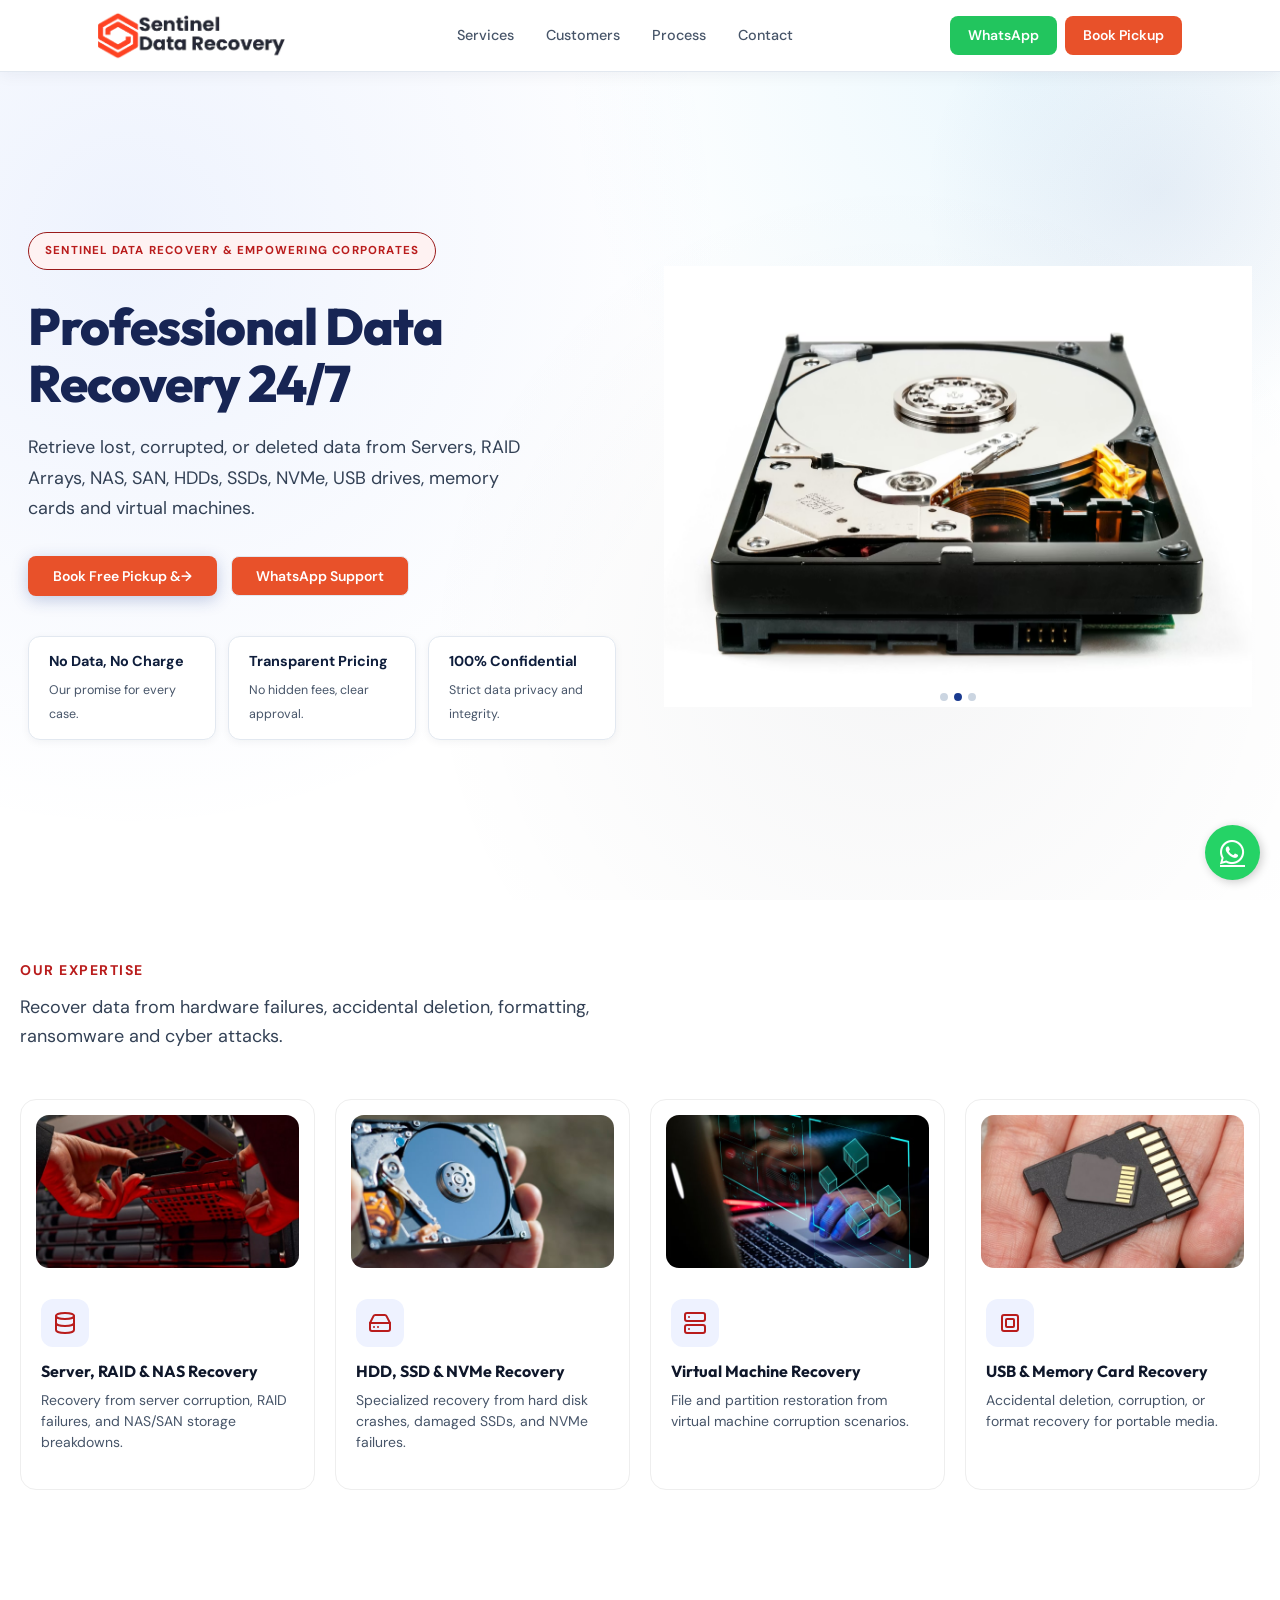
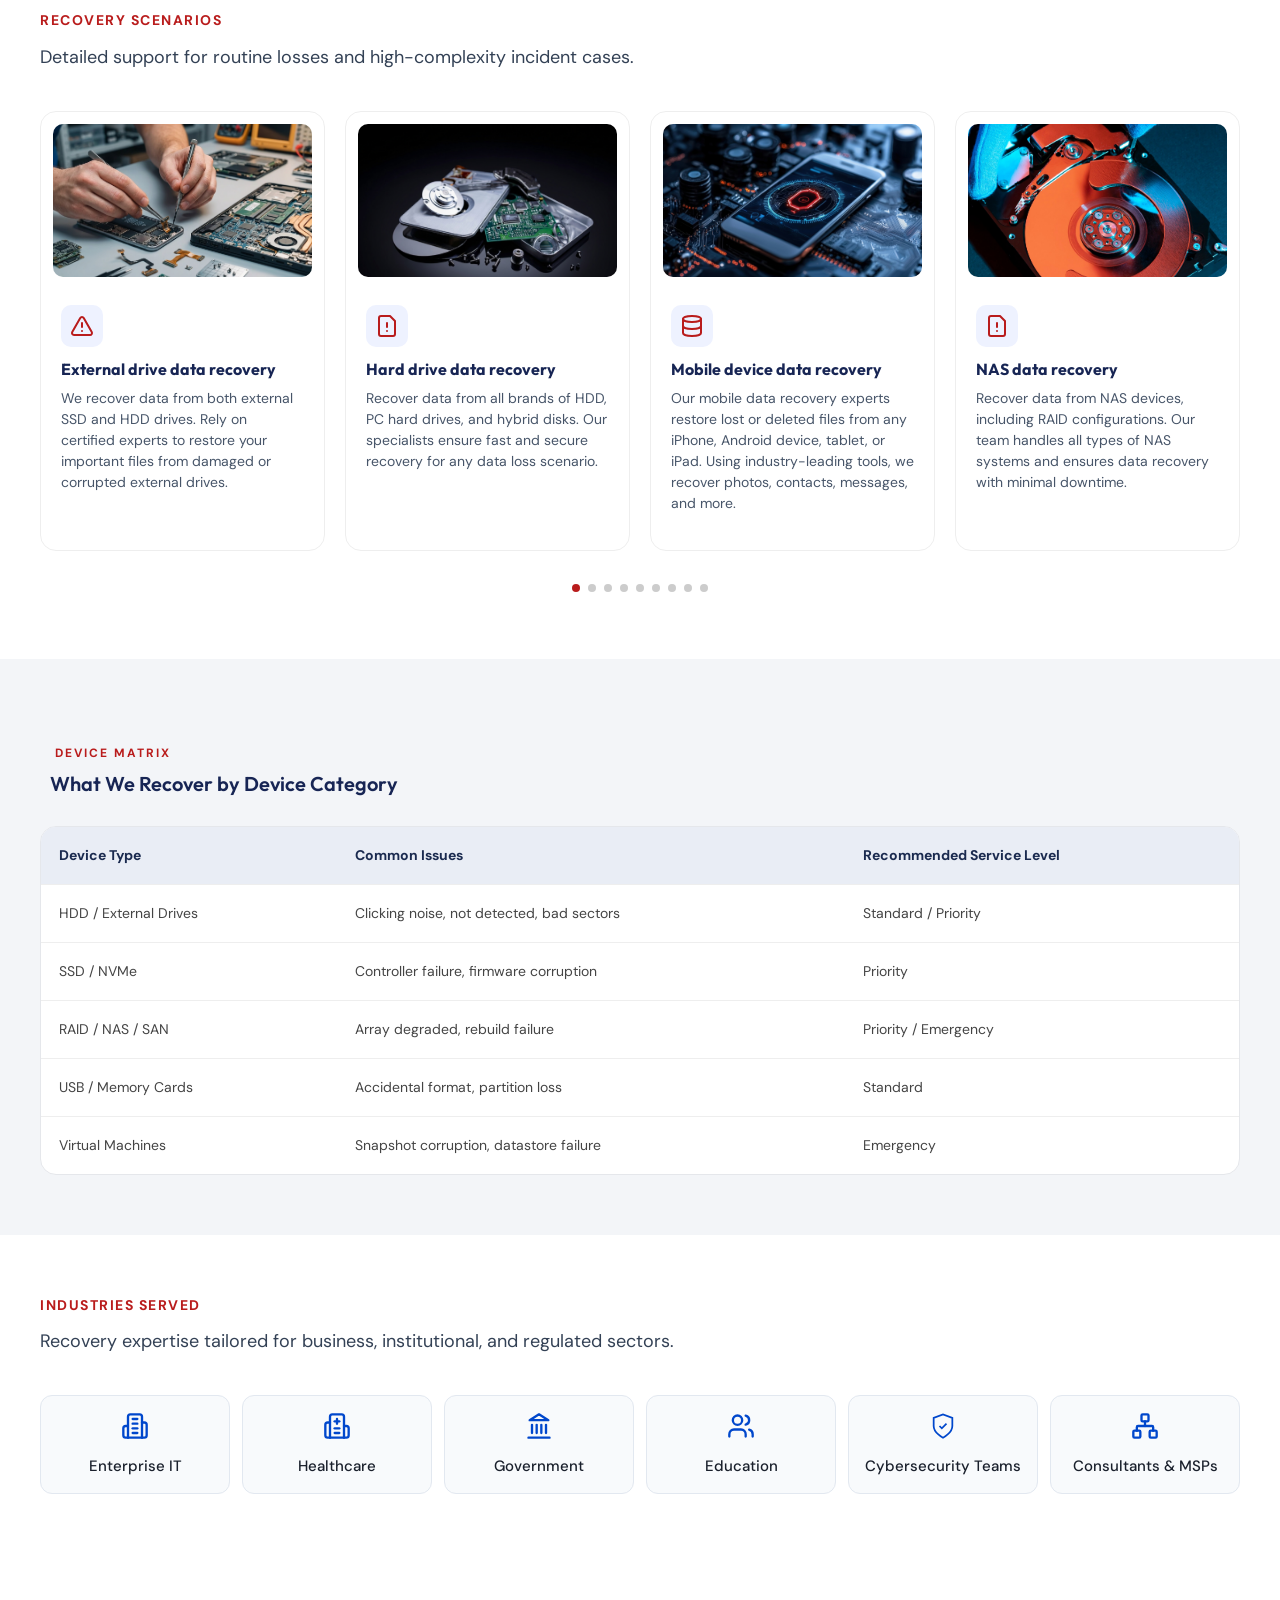
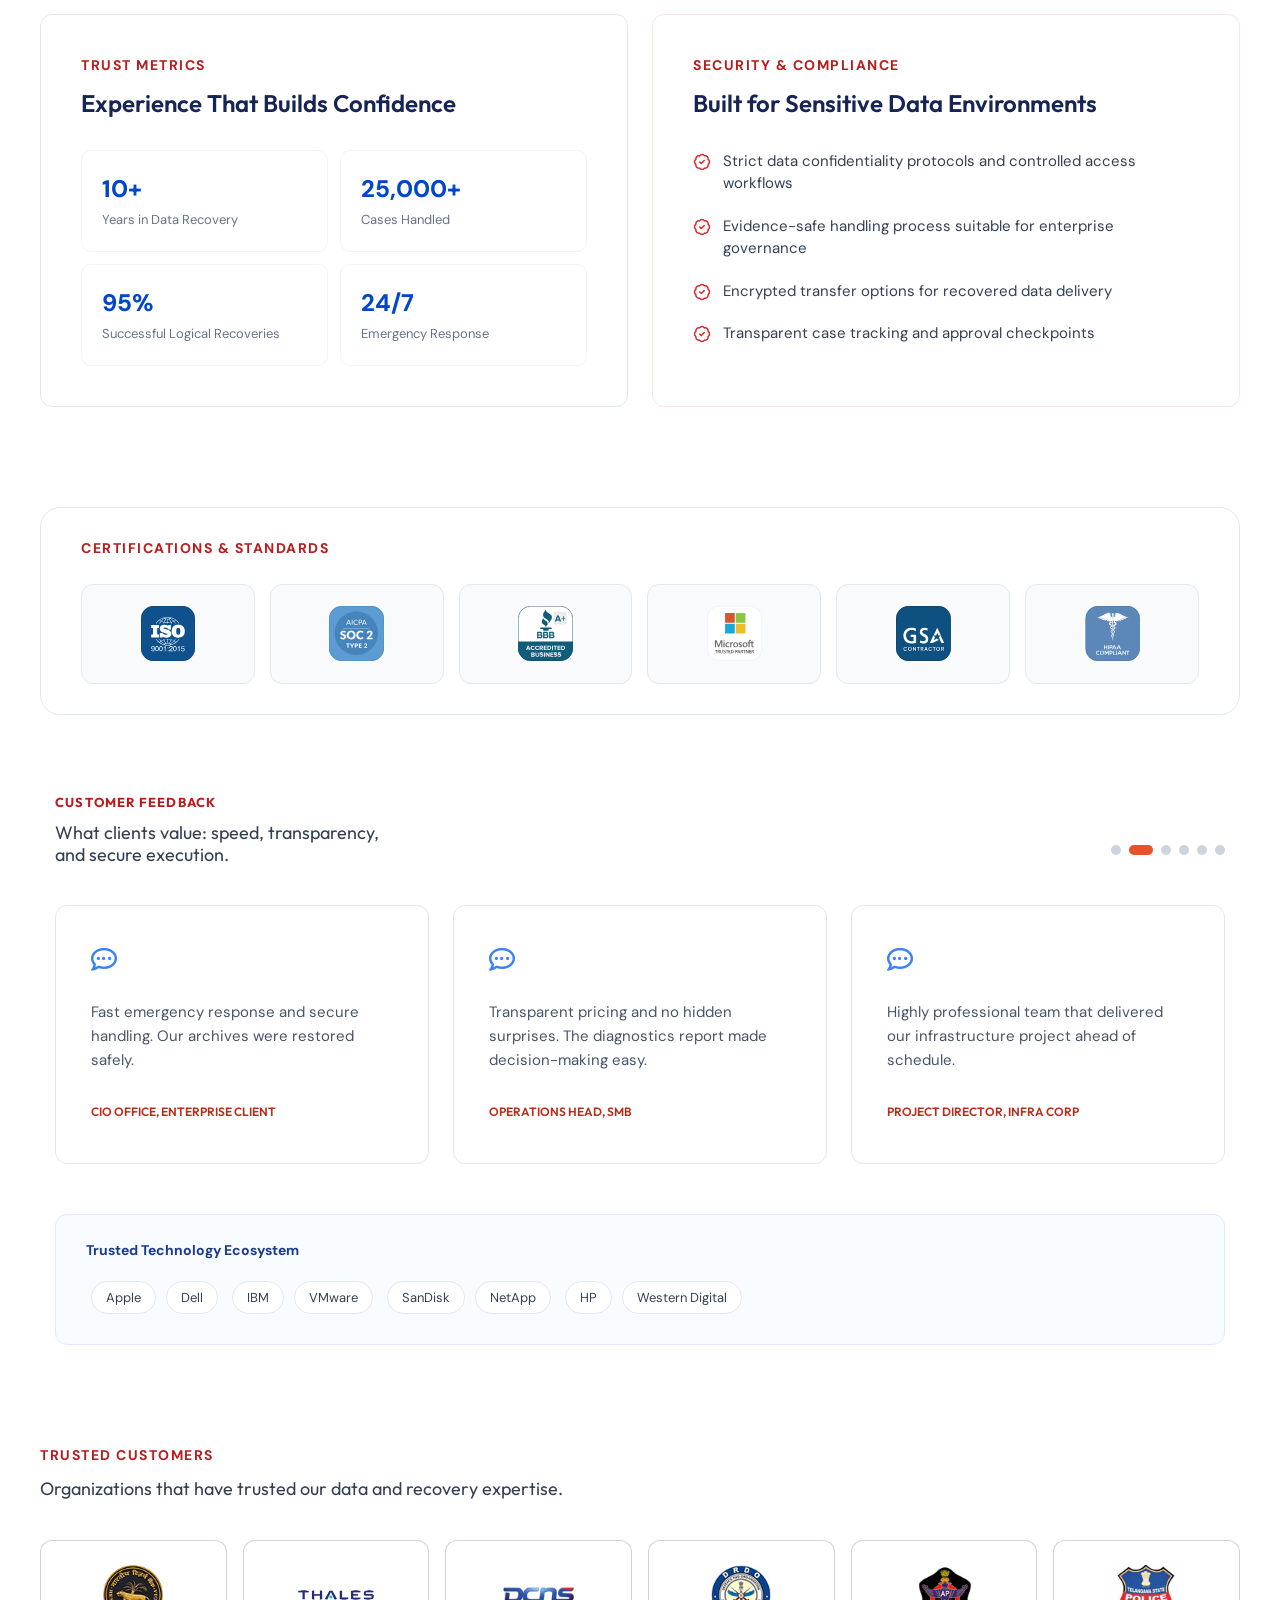
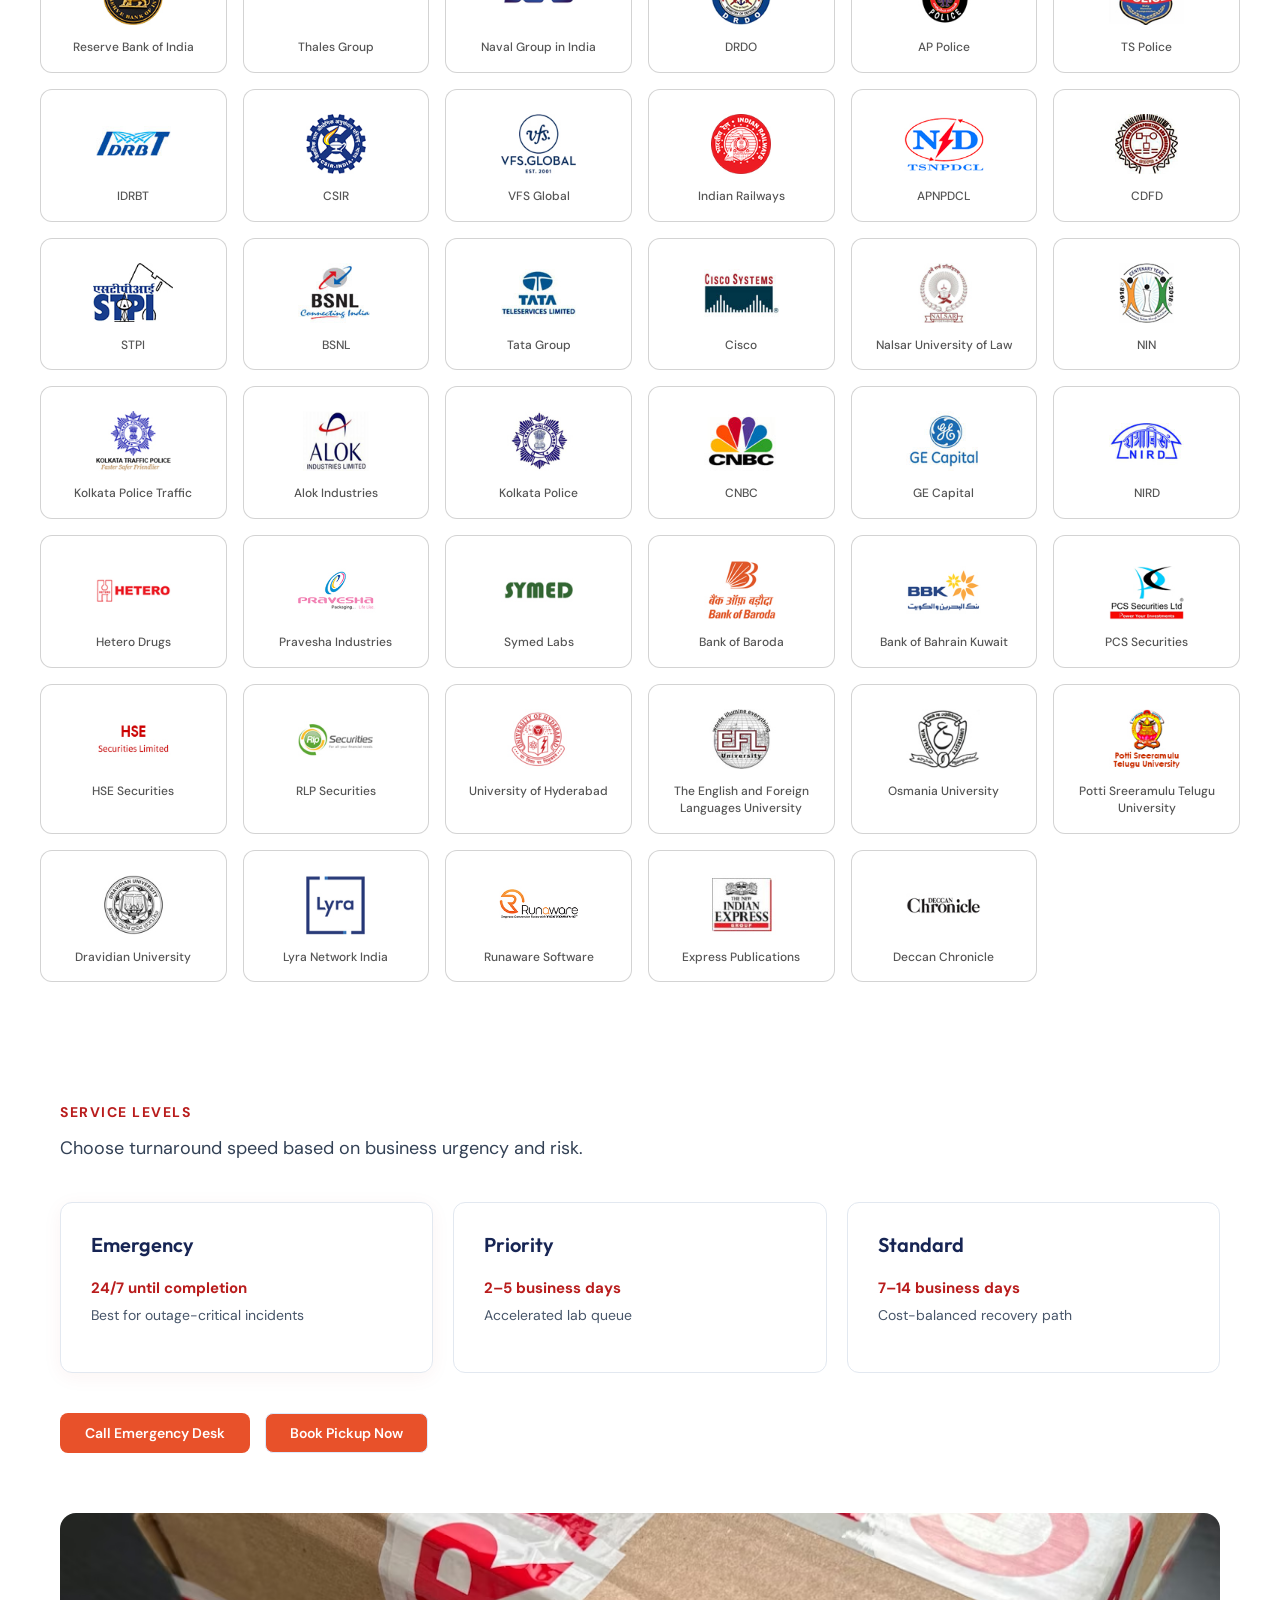
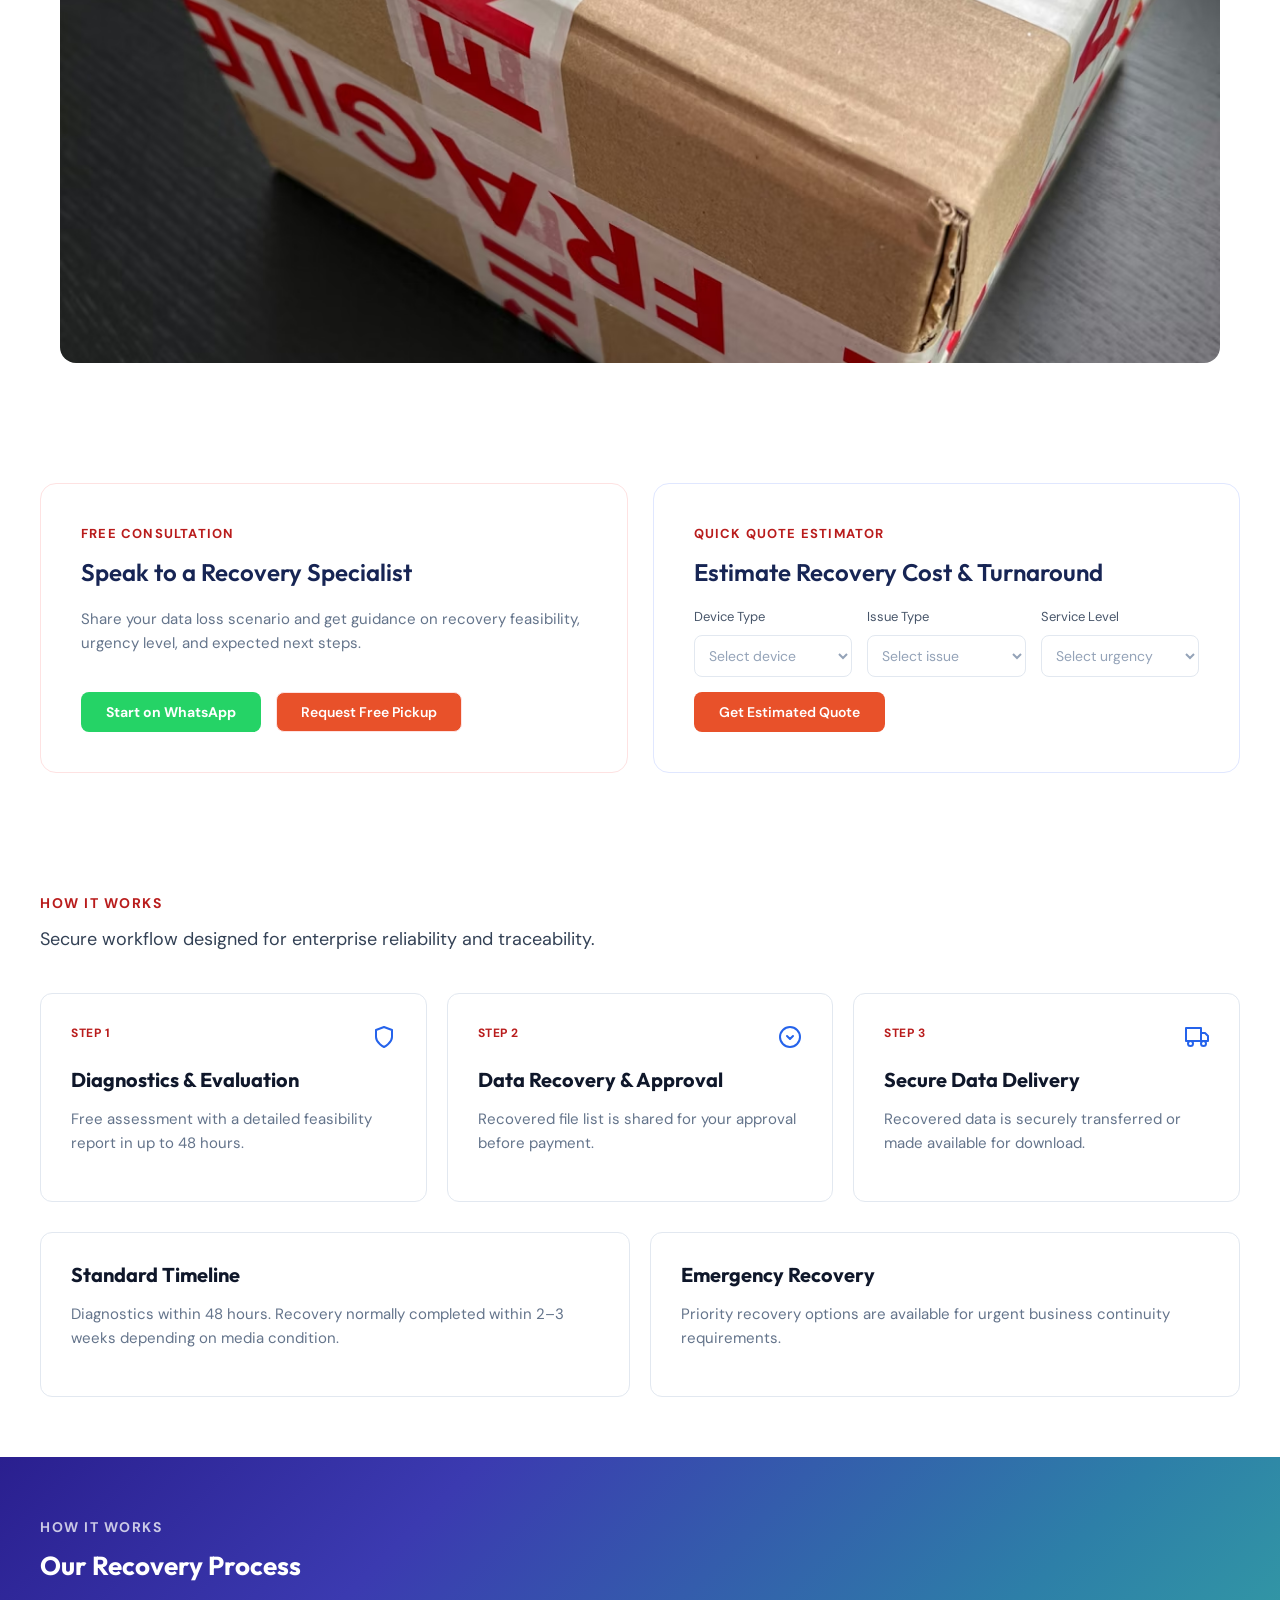
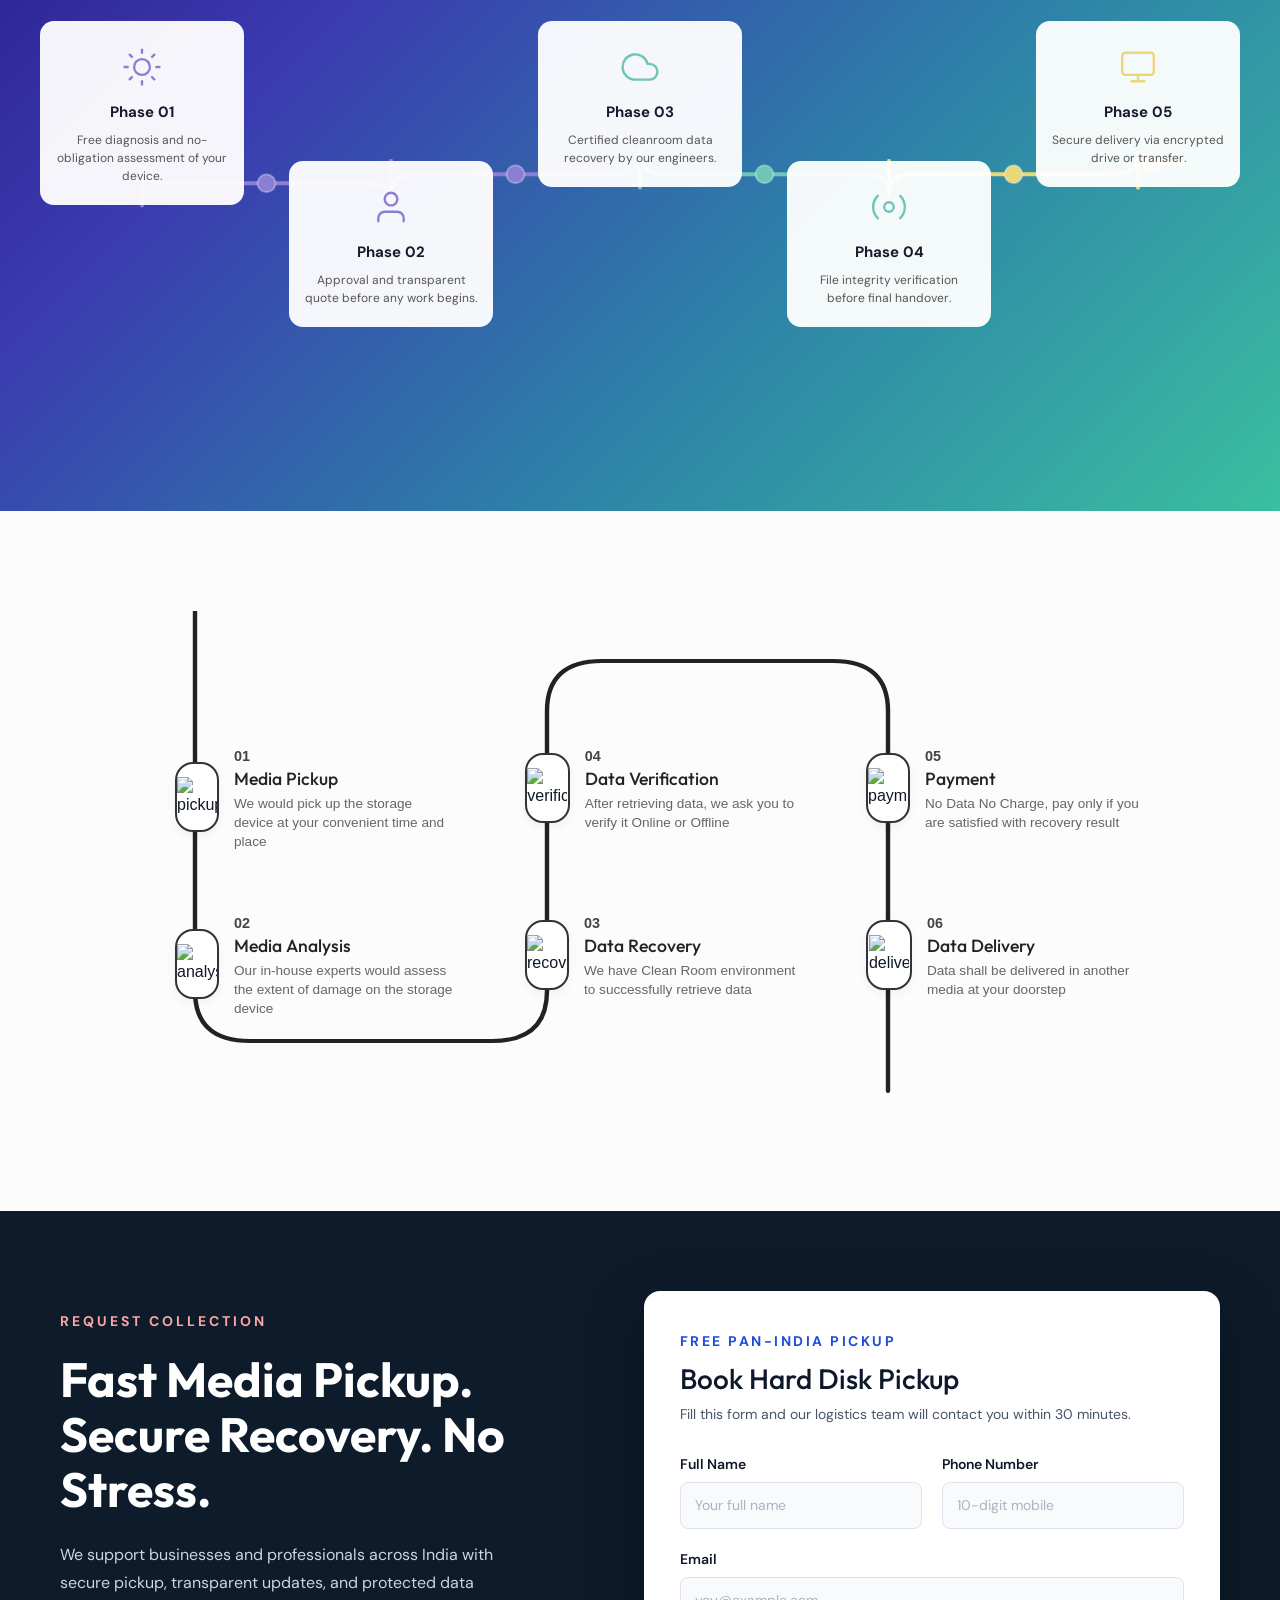
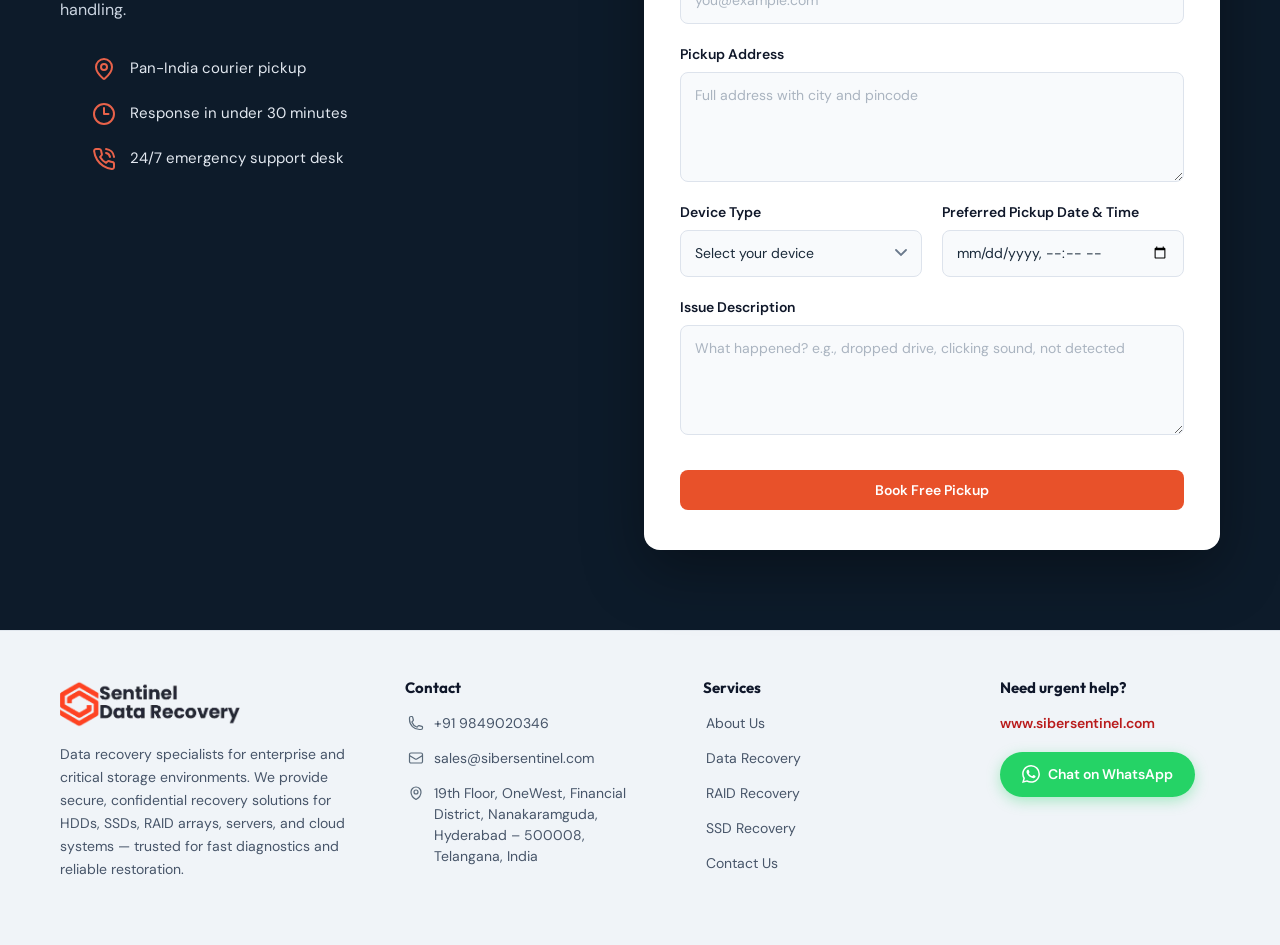
==== commit 91344e12: "modified sections" ====
--- a/index.html
+++ b/index.html
@@ -5,6 +5,9 @@
   <meta charset="UTF-8" />
   <meta name="viewport" content="width=device-width, initial-scale=1.0" />
   <title>SiberSentinel — Enterprise Data Recovery</title>
+
+
+  <link rel="stylesheet" href="https://cdnjs.cloudflare.com/ajax/libs/font-awesome/6.0.0/css/all.min.css">
 
   <!-- Bootstrap -->
   <link href="https://cdn.jsdelivr.net/npm/bootstrap@5.3.2/dist/css/bootstrap.min.css" rel="stylesheet">
@@ -31,47 +34,60 @@
 </head>
 
 <body>
+
   <!-- ═══════════════ NAVBAR ═══════════════ -->
   <nav class="ss-navbar navbar navbar-expand-lg sticky-top">
     <div class="container-xl">
 
       <!-- Logo -->
       <a class="navbar-brand" href="#">
-        <img src="assets/images/logo.webp" alt="SiberSentinel Logo" class="ss-navbar__logo" />
+        <img src="assets/images/sentinel-data-recovery-logo (2).webp" alt="SiberSentinel Logo"
+          class="ss-navbar__logo" />
       </a>
 
       <!-- Hamburger -->
-      <button class="ss-navbar__toggler navbar-toggler" type="button" data-bs-toggle="collapse"
-        data-bs-target="#mainNavMenu" aria-controls="mainNavMenu" aria-expanded="false" aria-label="Toggle navigation">
+      <button class="ss-navbar__toggler navbar-toggler d-lg-none" type="button" data-bs-toggle="offcanvas"
+        data-bs-target="#mainNavMenu" aria-controls="mainNavMenu">
         <span></span><span></span><span></span>
       </button>
-
-      <!-- Collapsible Menu -->
-      <div class="collapse navbar-collapse" id="mainNavMenu">
-        <!-- Links -->
+      <!-- Desktop Menu -->
+      <div class="collapse navbar-collapse d-none d-lg-flex">
         <ul class="navbar-nav mx-auto gap-1">
           <li class="nav-item"><a class="nav-link ss-navbar__link" href="#">Services</a></li>
-          <li class="nav-item"><a class="nav-link ss-navbar__link" href="#">Industries</a></li>
           <li class="nav-item"><a class="nav-link ss-navbar__link" href="#">Customers</a></li>
-          <li class="nav-item"><a class="nav-link ss-navbar__link" href="#">Consultation</a></li>
           <li class="nav-item"><a class="nav-link ss-navbar__link" href="#">Process</a></li>
           <li class="nav-item"><a class="nav-link ss-navbar__link" href="#">Contact</a></li>
         </ul>
-
-        <!-- CTA Buttons -->
         <div class="ss-navbar__cta-group d-flex align-items-center gap-2">
-          <a href="#" class="ss-btn--whatsapp">
-            <svg xmlns="http://www.w3.org/2000/svg" width="16" height="16" viewBox="0 0 24 24" fill="currentColor">
-              <path
-                d="M17.472 14.382c-.297-.149-1.758-.867-2.03-.967-.273-.099-.471-.148-.67.15-.197.297-.767.966-.94 1.164-.173.199-.347.223-.644.075-.297-.15-1.255-.463-2.39-1.475-.883-.788-1.48-1.761-1.653-2.059-.173-.297-.018-.458.13-.606.134-.133.298-.347.446-.52.149-.174.198-.298.298-.497.099-.198.05-.371-.025-.52-.075-.149-.669-1.612-.916-2.207-.242-.579-.487-.5-.669-.51-.173-.008-.371-.01-.57-.01-.198 0-.52.074-.792.372-.272.297-1.04 1.016-1.04 2.479 0 1.462 1.065 2.875 1.213 3.074.149.198 2.096 3.2 5.077 4.487.709.306 1.262.489 1.694.625.712.227 1.36.195 1.871.118.571-.085 1.758-.719 2.006-1.413.248-.694.248-1.289.173-1.413-.074-.124-.272-.198-.57-.347m-5.421 7.403h-.004a9.87 9.87 0 01-5.031-1.378l-.361-.214-3.741.982.998-3.648-.235-.374a9.86 9.86 0 01-1.51-5.26c.001-5.45 4.436-9.884 9.888-9.884 2.64 0 5.122 1.03 6.988 2.898a9.825 9.825 0 012.893 6.994c-.003 5.45-4.437 9.884-9.885 9.884m8.413-18.297A11.815 11.815 0 0012.05 0C5.495 0 .16 5.335.157 11.892c0 2.096.547 4.142 1.588 5.945L.057 24l6.305-1.654a11.882 11.882 0 005.683 1.448h.005c6.554 0 11.89-5.335 11.893-11.893a11.821 11.821 0 00-3.48-8.413z" />
-            </svg>
-            WhatsApp
-          </a>
+          <a href="#" class="ss-btn--whatsapp">WhatsApp</a>
           <a href="#" class="ss-btn--book">Book Pickup</a>
         </div>
       </div>
     </div>
   </nav>
+  <!-- ═══════════════ NAVBAR END ═══════════════ -->
+  <!-- ═══════════════ MOBILE OFFCANVAS ═══════════════ -->
+  <div class="offcanvas offcanvas-start" tabindex="-1" id="mainNavMenu">
+
+    <div class="offcanvas-header">
+      <a href="#" class="offcanvas-logo">
+        <img src="assets/images/sentinel-data-recovery-logo (2).webp" alt="Logo" class="offcanvas-logo-img">
+      </a>
+      <button type="button" class="btn-close" data-bs-dismiss="offcanvas"></button>
+    </div>
+    <div class="offcanvas-body">
+      <ul class="navbar-nav gap-2">
+        <li class="nav-item"><a class="nav-link ss-navbar__link" href="#">Services</a></li>
+        <li class="nav-item"><a class="nav-link ss-navbar__link" href="#">Customers</a></li>
+        <li class="nav-item"><a class="nav-link ss-navbar__link" href="#">Process</a></li>
+        <li class="nav-item"><a class="nav-link ss-navbar__link" href="#">Contact</a></li>
+      </ul>
+      <div class="ss-navbar__cta-group d-flex flex-column gap-2 mt-3">
+        <a href="#" class="ss-btn--whatsapp text-center">WhatsApp</a>
+        <a href="#" class="ss-btn--book text-center">Book Pickup</a>
+      </div>
+    </div>
+  </div>
   <!-- ═══════════════ /NAVBAR ═══════════════ -->
   <!-- ═══════════════ HERO ═══════════════ -->
   <section class="ss-hero" id="hero">
@@ -79,19 +95,17 @@
 
       <!-- Left -->
       <div class="ss-hero__left">
-        <div class="ss-hero__badge">Sentinel Data Recovery &bull; Empowering Corporates</div>
+        <div class="ss-hero__badge">Sentinel Data Recovery & Empowering Corporates</div>
 
         <h1 class="ss-hero__title">
-          Enterprise-Grade
-          Data Recovery for
-          Critical Business Loss.
+          Professional Data Recovery 24/7
         </h1>
         <p class="ss-hero__desc clr">
           Retrieve lost, corrupted, or deleted data from Servers, RAID Arrays,
           NAS, SAN, HDDs, SSDs, NVMe, USB drives, memory cards and virtual machines.
         </p>
         <div class="ss-hero__btns">
-          <a href="#" class="ss-btn ss-btn--primary">Book Free Pickup &nbsp;→</a>
+          <a href="#" class="ss-btn ss-btn--primary">Book Free Pickup &→</a>
           <a href="#" class="ss-btn ss-btn--outline">WhatsApp Support</a>
         </div>
         <div class="ss-hero__trust-row">
@@ -110,11 +124,41 @@
         </div>
       </div>
       <!-- Right -->
-      <div class="ss-hero__right">
+      <!-- <div class="ss-hero__right">
         <div class="ss-hero__img-wrap">
           <img src="assets/images/herosection.avif" alt="Enterprise data recovery lab" />
         </div>
-      </div>
+      </div> -->
+      <div id="heroSlider" class="carousel slide" data-bs-ride="carousel" data-bs-interval="3000">
+
+        <!-- Indicators (Dots) -->
+        <div class="carousel-indicators">
+          <button type="button" data-bs-target="#heroSlider" data-bs-slide-to="0" class="active"></button>
+          <button type="button" data-bs-target="#heroSlider" data-bs-slide-to="1"></button>
+          <button type="button" data-bs-target="#heroSlider" data-bs-slide-to="2"></button>
+        </div>
+
+        <div class="carousel-inner">
+
+          <div class="carousel-item active">
+            <img src="assets/images/herosection.avif" class="d-block w-100" alt="Slide 1">
+          </div>
+
+          <div class="carousel-item">
+            <img src="assets/images/herosection.avif" class="d-block w-100" alt="Slide 2">
+          </div>
+
+          <div class="carousel-item">
+            <img src="assets/images/herosection.avif" class="d-block w-100" alt="Slide 3">
+          </div>
+
+        </div>
+
+      </div>
+
+
+
+
     </div>
   </section>
   <!-- ═══════════════ /HERO ═══════════════ -->
@@ -144,7 +188,7 @@
                 <path d="M3 12A9 3 0 0 0 21 12"></path>
               </svg>
             </div>
-            <h3 class="ss-expertise__card-title">Server, RAID &amp; NAS Recovery</h3>
+            <h3 class="ss-expertise__card-title">Server, RAID & NAS Recovery</h3>
             <p class="ss-expertise__card-desc">
               Recovery from server corruption, RAID failures, and NAS/SAN storage breakdowns.
             </p>
@@ -167,7 +211,7 @@
                 <line x1="10" x2="10.01" y1="16" y2="16"></line>
               </svg>
             </div>
-            <h3 class="ss-expertise__card-title">HDD, SSD &amp; NVMe Recovery</h3>
+            <h3 class="ss-expertise__card-title">HDD, SSD & NVMe Recovery</h3>
             <p class="ss-expertise__card-desc">
               Specialized recovery from hard disk crashes, damaged SSDs, and NVMe failures.
             </p>
@@ -207,7 +251,7 @@
                 <rect x="8" y="8" width="8" height="8" rx="1"></rect>
               </svg>
             </div>
-            <h3 class="ss-expertise__card-title">USB &amp; Memory Card Recovery</h3>
+            <h3 class="ss-expertise__card-title">USB & Memory Card Recovery</h3>
             <p class="ss-expertise__card-desc">
               Accidental deletion, corruption, or format recovery for portable media.
             </p>
@@ -225,14 +269,13 @@
       <p class="ss-recovery__desc clr">
         Detailed support for routine losses and high-complexity incident cases.
       </p>
-
       <div class="swiper mySwiper">
         <div class="swiper-wrapper">
 
           <div class="swiper-slide">
             <div class="ss-recovery__card">
               <div class="ss-recovery__card-img">
-                <img src="assets/images/hddssd.jpg" alt="Hardware Failure" />
+                <img src="assets/images/serviceimages/serviceone.png" alt="Hardware Failure" />
               </div>
               <div class="ss-recovery__card-body">
                 <div class="ss-recovery__card-icon"><svg xmlns="http://www.w3.org/2000/svg" width="24" height="24"
@@ -247,8 +290,9 @@
                     <path d="M12 9v4"></path>
                     <path d="M12 17h.01"></path>
                   </svg></div>
-                <h3 class="ss-recovery__card-title">Hardware Failure</h3>
-                <p class="ss-recovery__card-desc">Disk crash, head damage, clicking drives, PCB failures.</p>
+                <h3 class="ss-recovery__card-title">External drive data recovery</h3>
+                <p class="ss-recovery__card-desc">We recover data from both external SSD and HDD drives. Rely on
+                  certified experts to restore your important files from damaged or corrupted external drives.</p>
               </div>
             </div>
           </div>
@@ -256,7 +300,8 @@
           <div class="swiper-slide">
             <div class="ss-recovery__card">
               <div class="ss-recovery__card-img">
-                <img src="assets/images/accidental.jpg" alt="Firmware Corruption" />
+                <img src="assets/images/serviceimages/Gemini_Generated_Image_6k1yml6k1yml6k1y.png"
+                  alt="Firmware Corruption" />
               </div>
               <div class="ss-recovery__card-body">
                 <div class="ss-recovery__card-icon"> <svg xmlns="http://www.w3.org/2000/svg" width="24" height="24"
@@ -271,8 +316,9 @@
                     <path d="M12 9v4"></path>
                     <path d="M12 17h.01"></path>
                   </svg></div>
-                <h3 class="ss-recovery__card-title">Accidental Deletion</h3>
-                <p class="ss-recovery__card-desc">Deleted files, formatted partitions, lost folders and snapshots.
+                <h3 class="ss-recovery__card-title">Hard drive data recovery</h3>
+                <p class="ss-recovery__card-desc"> Recover data from all brands of HDD, PC hard drives, and hybrid
+                  disks. Our specialists ensure fast and secure recovery for any data loss scenario.
                 </p>
               </div>
             </div>
@@ -280,7 +326,7 @@
           <div class="swiper-slide">
             <div class="ss-recovery__card">
               <div class="ss-recovery__card-img">
-                <img src="assets/images/serverimg.jpg" alt="Logical Corruption" />
+                <img src="assets/images/serviceimages/servicethree.png" alt="Logical Corruption" />
               </div>
               <div class="ss-recovery__card-body">
                 <div class="ss-recovery__card-icon"><svg xmlns="http://www.w3.org/2000/svg" width="24" height="24"
@@ -295,16 +341,18 @@
                     <path d="M3 5V19A9 3 0 0 0 21 19V5"></path>
                     <path d="M3 12A9 3 0 0 0 21 12"></path>
                   </svg></div>
-                <h3 class="ss-recovery__card-title">RAID/Server Corruption
+                <h3 class="ss-recovery__card-title">Mobile device data recovery
                 </h3>
-                <p class="ss-recovery__card-desc">RAID rebuild failure, degraded arrays, virtual host issues.</p>
+                <p class="ss-recovery__card-desc">Our mobile data recovery experts restore lost or deleted files from
+                  any iPhone, Android device, tablet, or iPad. Using industry-leading tools, we recover photos,
+                  contacts, messages, and more.</p>
               </div>
             </div>
           </div>
           <div class="swiper-slide">
             <div class="ss-recovery__card">
               <div class="ss-recovery__card-img">
-                <img src="assets/images/ransomware.jpg" alt="RAID / Server Corruption" />
+                <img src="assets/images/serviceimages/servicefour.jpg" alt="RAID / Server Corruption" />
               </div>
               <div class="ss-recovery__card-body">
                 <div class="ss-recovery__card-icon"><svg xmlns="http://www.w3.org/2000/svg" width="24" height="24"
@@ -319,15 +367,16 @@
                     <path d="M12 9v4"></path>
                     <path d="M12 17h.01"></path>
                   </svg></div>
-                <h3 class="ss-recovery__card-title">Ransomware Incidents</h3>
-                <p class="ss-recovery__card-desc">Encrypted storage, damaged file systems, post-attack recovery.</p>
+                <h3 class="ss-recovery__card-title">NAS data recovery</h3>
+                <p class="ss-recovery__card-desc">Recover data from NAS devices, including RAID configurations. Our team
+                  handles all types of NAS systems and ensures data recovery with minimal downtime.</p>
               </div>
             </div>
           </div>
           <div class="swiper-slide">
             <div class="ss-recovery__card">
               <div class="ss-recovery__card-img">
-                <img src="assets/images/usb.jpg" alt="Ransomware Incidents" />
+                <img src="assets/images/serverimg.jpg" alt="Ransomware Incidents" />
               </div>
               <div class="ss-recovery__card-body">
                 <div class="ss-recovery__card-icon"> <svg xmlns="http://www.w3.org/2000/svg" width="24" height="24"
@@ -342,8 +391,106 @@
                     <path d="M3 5V19A9 3 0 0 0 21 19V5"></path>
                     <path d="M3 12A9 3 0 0 0 21 12"></path>
                   </svg></div>
-                <h3 class="ss-recovery__card-title">Ransomware Incidents</h3>
-                <p class="ss-recovery__card-desc">Encrypted storage, damaged file systems, post-attack recovery.</p>
+                <h3 class="ss-recovery__card-title">RAID data recovery</h3>
+                <p class="ss-recovery__card-desc">Our RAID data recovery services cover RAID 0, 1, 5, 10, and other
+                  configurations. We offer expert solutions for failed, degraded, or corrupted RAID arrays.</p>
+              </div>
+            </div>
+          </div>
+          <div class="swiper-slide">
+            <div class="ss-recovery__card">
+              <div class="ss-recovery__card-img">
+                <img src="assets/images/serviceimages/servicefive.avif" alt="Ransomware Incidents" />
+              </div>
+              <div class="ss-recovery__card-body">
+                <div class="ss-recovery__card-icon"> <svg xmlns="http://www.w3.org/2000/svg" width="24" height="24"
+                    viewBox="0 0 24 24" fill="none" stroke="currentColor" stroke-width="2" stroke-linecap="round"
+                    stroke-linejoin="round" class="lucide lucide-database h-5 w-5" aria-hidden="true"
+                    x-file-name="ExpandedDetails" x-line-number="157" x-column="22" x-component="Icon"
+                    x-id="ExpandedDetails_157_22" x-dynamic="true" x-source-type="static-imported"
+                    x-source-var="scenarios" x-source-file-abs="/app/frontend/src/components/ExpandedDetails.jsx"
+                    x-source-line="6" x-source-editable="true" x-array-var="scenarios" x-array-line="6"
+                    x-array-item-param="item">
+                    <ellipse cx="12" cy="5" rx="9" ry="3"></ellipse>
+                    <path d="M3 5V19A9 3 0 0 0 21 19V5"></path>
+                    <path d="M3 12A9 3 0 0 0 21 12"></path>
+                  </svg></div>
+                <h3 class="ss-recovery__card-title">SAN data recovery</h3>
+                <p class="ss-recovery__card-desc">Our team specializes in handling SAN devices from leading
+                  manufacturers like Dell EMC, HP, and IBM, ensuring efficient recovery with minimal disruption to your
+                  operations.</p>
+              </div>
+            </div>
+          </div>
+          <div class="swiper-slide">
+            <div class="ss-recovery__card">
+              <div class="ss-recovery__card-img">
+                <img src="assets/images/usb.jpg" alt="Ransomware Incidents" />
+              </div>
+              <div class="ss-recovery__card-body">
+                <div class="ss-recovery__card-icon"> <svg xmlns="http://www.w3.org/2000/svg" width="24" height="24"
+                    viewBox="0 0 24 24" fill="none" stroke="currentColor" stroke-width="2" stroke-linecap="round"
+                    stroke-linejoin="round" class="lucide lucide-database h-5 w-5" aria-hidden="true"
+                    x-file-name="ExpandedDetails" x-line-number="157" x-column="22" x-component="Icon"
+                    x-id="ExpandedDetails_157_22" x-dynamic="true" x-source-type="static-imported"
+                    x-source-var="scenarios" x-source-file-abs="/app/frontend/src/components/ExpandedDetails.jsx"
+                    x-source-line="6" x-source-editable="true" x-array-var="scenarios" x-array-line="6"
+                    x-array-item-param="item">
+                    <ellipse cx="12" cy="5" rx="9" ry="3"></ellipse>
+                    <path d="M3 5V19A9 3 0 0 0 21 19V5"></path>
+                    <path d="M3 12A9 3 0 0 0 21 12"></path>
+                  </svg></div>
+                <h3 class="ss-recovery__card-title">SD card data recovery</h3>
+                <p class="ss-recovery__card-desc">Our recovery experts specialize in restoring data from SD and memory
+                  cards. We guarantee quick recovery with a no-data, no-charge policy.</p>
+              </div>
+            </div>
+          </div>
+          <div class="swiper-slide">
+            <div class="ss-recovery__card">
+              <div class="ss-recovery__card-img">
+                <img src="assets/images/serviceimages/serviceeight.png" alt="Ransomware Incidents" />
+              </div>
+              <div class="ss-recovery__card-body">
+                <div class="ss-recovery__card-icon"> <svg xmlns="http://www.w3.org/2000/svg" width="24" height="24"
+                    viewBox="0 0 24 24" fill="none" stroke="currentColor" stroke-width="2" stroke-linecap="round"
+                    stroke-linejoin="round" class="lucide lucide-database h-5 w-5" aria-hidden="true"
+                    x-file-name="ExpandedDetails" x-line-number="157" x-column="22" x-component="Icon"
+                    x-id="ExpandedDetails_157_22" x-dynamic="true" x-source-type="static-imported"
+                    x-source-var="scenarios" x-source-file-abs="/app/frontend/src/components/ExpandedDetails.jsx"
+                    x-source-line="6" x-source-editable="true" x-array-var="scenarios" x-array-line="6"
+                    x-array-item-param="item">
+                    <ellipse cx="12" cy="5" rx="9" ry="3"></ellipse>
+                    <path d="M3 5V19A9 3 0 0 0 21 19V5"></path>
+                    <path d="M3 12A9 3 0 0 0 21 12"></path>
+                  </svg></div>
+                <h3 class="ss-recovery__card-title">SSD data recovery</h3>
+                <p class="ss-recovery__card-desc">Our data recovery experts handle all SSD data loss scenarios with
+                  advanced tools, ensuring maximum recovery with high-security protocols.</p>
+              </div>
+            </div>
+          </div>
+          <div class="swiper-slide">
+            <div class="ss-recovery__card">
+              <div class="ss-recovery__card-img">
+                <img src="assets/images/serviceimages/servicenine.png" alt="Ransomware Incidents" />
+              </div>
+              <div class="ss-recovery__card-body">
+                <div class="ss-recovery__card-icon"> <svg xmlns="http://www.w3.org/2000/svg" width="24" height="24"
+                    viewBox="0 0 24 24" fill="none" stroke="currentColor" stroke-width="2" stroke-linecap="round"
+                    stroke-linejoin="round" class="lucide lucide-database h-5 w-5" aria-hidden="true"
+                    x-file-name="ExpandedDetails" x-line-number="157" x-column="22" x-component="Icon"
+                    x-id="ExpandedDetails_157_22" x-dynamic="true" x-source-type="static-imported"
+                    x-source-var="scenarios" x-source-file-abs="/app/frontend/src/components/ExpandedDetails.jsx"
+                    x-source-line="6" x-source-editable="true" x-array-var="scenarios" x-array-line="6"
+                    x-array-item-param="item">
+                    <ellipse cx="12" cy="5" rx="9" ry="3"></ellipse>
+                    <path d="M3 5V19A9 3 0 0 0 21 19V5"></path>
+                    <path d="M3 12A9 3 0 0 0 21 12"></path>
+                  </svg></div>
+                <h3 class="ss-recovery__card-title">USB flash data recovery</h3>
+                <p class="ss-recovery__card-desc">Recover lost data from USB flash drives, regardless of the damage or
+                  brand. We offer free in-lab evaluations to assess data recovery needs.</p>
               </div>
             </div>
           </div>
@@ -614,74 +761,73 @@
   </section>
   <!-- ═══════════════ /CERTIFICATIONS ═══════════════ -->
   <!-- ═══════════════ CUSTOMER FEEDBACK ═══════════════ -->
-  <section class="ss-feedback" id="feedback">
-    <div class="ss-feedback__inner">
-      <span class="ss-section-label">CUSTOMER FEEDBACK</span>
-      <p class="ss-feedback__desc clr">What clients value: speed, transparency, and secure execution.</p>
-      <div class="ss-testimonials">
-        <div class="ss-testimonial-card">
-          <div class="ss-testimonial-card__icon">
-            <svg xmlns="http://www.w3.org/2000/svg" width="24" height="24" viewBox="0 0 24 24" fill="none"
-              stroke="currentColor" stroke-width="2" stroke-linecap="round" stroke-linejoin="round">
-              <path d="M21 15a2 2 0 0 1-2 2H7l-4 4V5a2 2 0 0 1 2-2h14a2 2 0 0 1 2 2z"></path>
-              <path d="M8 12a2 2 0 0 0 2-2V8H8"></path>
-              <path d="M14 12a2 2 0 0 0 2-2V8h-2"></path>
-            </svg>
-          </div>
-          <p class="ss-testimonial-card__quote">
-            Sentinel helped us recover mission-critical files after RAID failure with clear communication throughout.
-          </p>
-          <span class="ss-testimonial-card__author">IT Manager, Manufacturing Company</span>
-        </div>
-        <div class="ss-testimonial-card">
-          <div class="ss-testimonial-card__icon">
-            <svg xmlns="http://www.w3.org/2000/svg" width="24" height="24" viewBox="0 0 24 24" fill="none"
-              stroke="currentColor" stroke-width="2" stroke-linecap="round" stroke-linejoin="round">
-              <path d="M21 15a2 2 0 0 1-2 2H7l-4 4V5a2 2 0 0 1 2-2h14a2 2 0 0 1 2 2z"></path>
-              <path d="M8 12a2 2 0 0 0 2-2V8H8"></path>
-              <path d="M14 12a2 2 0 0 0 2-2V8h-2"></path>
-            </svg>
-          </div>
-          <p class="ss-testimonial-card__quote">
-            Fast emergency response and secure handling. Our legal and finance archives were restored safely.
-          </p>
-          <span class="ss-testimonial-card__author">CIO Office, Enterprise Client</span>
-        </div>
-
-        <div class="ss-testimonial-card">
-          <div class="ss-testimonial-card__icon">
-            <svg xmlns="http://www.w3.org/2000/svg" width="24" height="24" viewBox="0 0 24 24" fill="none"
-              stroke="currentColor" stroke-width="2" stroke-linecap="round" stroke-linejoin="round">
-              <path d="M21 15a2 2 0 0 1-2 2H7l-4 4V5a2 2 0 0 1 2-2h14a2 2 0 0 1 2 2z"></path>
-              <path d="M8 12a2 2 0 0 0 2-2V8H8"></path>
-              <path d="M14 12a2 2 0 0 0 2-2V8h-2"></path>
-            </svg>
-          </div>
-          <p class="ss-testimonial-card__quote">
-            Transparent pricing and no hidden surprises. The diagnostics report made decision-making easy.
-          </p>
-          <span class="ss-testimonial-card__author">Operations Head, SMB</span>
-        </div>
-
-      </div>
-
-      <!-- Ecosystem Bar -->
-      <div class="ss-ecosystem">
-        <h3 class="ss-ecosystem__title">Trusted Technology Ecosystem</h3>
-        <div class="ss-ecosystem__pills">
-          <span class="ss-ecosystem__pill">Apple</span>
-          <span class="ss-ecosystem__pill">Dell</span>
-          <span class="ss-ecosystem__pill">IBM</span>
-          <span class="ss-ecosystem__pill">VMware</span>
-          <span class="ss-ecosystem__pill">SanDisk</span>
-          <span class="ss-ecosystem__pill">NetApp</span>
-          <span class="ss-ecosystem__pill">HP</span>
-          <span class="ss-ecosystem__pill">Western Digital</span>
-        </div>
-      </div>
-
-    </div>
-  </section>
+<section class="testimonial-container">
+    <div class="testimonial-header">
+        <div class="header-content">
+            <h5 class="section-tag">CUSTOMER FEEDBACK</h5>
+            <h2 class="section-heading clr">What clients value: speed, transparency, and secure execution.</h2>
+        </div>
+        <div class="carousel-navigation" id="dots-container"></div>
+    </div>
+
+    <div class="testimonial-viewport">
+        <div class="testimonial-track" id="testimonial-track">
+            <div class="testimonial-card">
+                <div class="quote-icon"><i class="fa-regular fa-comment-dots"></i></div>
+                <p class="feedback-body">Sentinel helped us recover mission-critical files after RAID failure with clear communication.</p>
+                <h6 class="client-label">IT MANAGER, MANUFACTURING COMPANY</h6>
+            </div>
+            <div class="testimonial-card">
+                <div class="quote-icon"><i class="fa-regular fa-comment-dots"></i></div>
+                <p class="feedback-body">Fast emergency response and secure handling. Our archives were restored safely.</p>
+                <h6 class="client-label">CIO OFFICE, ENTERPRISE CLIENT</h6>
+            </div>
+            <div class="testimonial-card">
+                <div class="quote-icon"><i class="fa-regular fa-comment-dots"></i></div>
+                <p class="feedback-body">Transparent pricing and no hidden surprises. The diagnostics report made decision-making easy.</p>
+                <h6 class="client-label">OPERATIONS HEAD, SMB</h6>
+            </div>
+            <div class="testimonial-card">
+                <div class="quote-icon"><i class="fa-regular fa-comment-dots"></i></div>
+                <p class="feedback-body">Highly professional team that delivered our infrastructure project ahead of schedule.</p>
+                <h6 class="client-label">PROJECT DIRECTOR, INFRA CORP</h6>
+            </div>
+
+             <div class="testimonial-card">
+                <div class="quote-icon"><i class="fa-regular fa-comment-dots"></i></div>
+                <p class="feedback-body">Sentinel helped us recover mission-critical files after RAID failure with clear communication.</p>
+                <h6 class="client-label">IT MANAGER, MANUFACTURING COMPANY</h6>
+            </div>
+            <div class="testimonial-card">
+                <div class="quote-icon"><i class="fa-regular fa-comment-dots"></i></div>
+                <p class="feedback-body">Fast emergency response and secure handling. Our archives were restored safely.</p>
+                <h6 class="client-label">CIO OFFICE, ENTERPRISE CLIENT</h6>
+            </div>
+            <div class="testimonial-card">
+                <div class="quote-icon"><i class="fa-regular fa-comment-dots"></i></div>
+                <p class="feedback-body">Transparent pricing and no hidden surprises. The diagnostics report made decision-making easy.</p>
+                <h6 class="client-label">OPERATIONS HEAD, SMB</h6>
+            </div>
+            <div class="testimonial-card">
+                <div class="quote-icon"><i class="fa-regular fa-comment-dots"></i></div>
+                <p class="feedback-body">Highly professional team that delivered our infrastructure project ahead of schedule.</p>
+                <h6 class="client-label">PROJECT DIRECTOR, INFRA CORP</h6>
+            </div>
+        </div>
+    </div>
+
+    <div class="ecosystem-footer">
+        <div class="ecosystem-label">Trusted Technology Ecosystem</div>
+        <div class="brand-wrapper">
+            <span class="brand-pill">Apple</span><span class="brand-pill">Dell</span>
+            <span class="brand-pill">IBM</span><span class="brand-pill">VMware</span>
+            <span class="brand-pill">SanDisk</span><span class="brand-pill">NetApp</span>
+            <span class="brand-pill">HP</span><span class="brand-pill">Western Digital</span>
+        </div>
+    </div>
+</section>
+
+<link rel="stylesheet" href="https://cdnjs.cloudflare.com/ajax/libs/font-awesome/6.0.0/css/all.min.css">
   <!-- ═══════════════ /CUSTOMER FEEDBACK ═══════════════ -->
   <!-- ═══════════════ TRUSTED CLIENTS ═══════════════ -->
   <section class="ss-clients" id="customers">
@@ -1017,6 +1163,165 @@
     </div>
   </section>
   <!-- ═══════════════ /HOW IT WORKS ═══════════════ -->
+
+
+
+  <!-- ═══════════════ PROCESS SECTION first ═══════════════ -->
+  <section class="ss-process" id="process">
+    <div class="ss-process__inner">
+      <span class="ss-section-label">How it works</span>
+      <h2 class="ss-process__title">Our Recovery Process</h2>
+
+      <div class="ss-process__stage">
+        <svg class="ss-process__svg" id="ptSvg" xmlns="http://www.w3.org/2000/svg"></svg>
+
+        <div class="ss-process__cards" id="ptCards">
+
+          <!-- Card 1 -->
+          <div class="ss-process__card" id="ptc1">
+            <div class="ss-process__icon">
+              <svg width="38" height="38" viewBox="0 0 24 24" fill="none" stroke="#8b7fd4" stroke-width="1.5"
+                stroke-linecap="round" stroke-linejoin="round">
+                <circle cx="12" cy="12" r="5" />
+                <line x1="12" y1="1" x2="12" y2="3" />
+                <line x1="12" y1="21" x2="12" y2="23" />
+                <line x1="4.22" y1="4.22" x2="5.64" y2="5.64" />
+                <line x1="18.36" y1="18.36" x2="19.78" y2="19.78" />
+                <line x1="1" y1="12" x2="3" y2="12" />
+                <line x1="21" y1="12" x2="23" y2="12" />
+                <line x1="4.22" y1="19.78" x2="5.64" y2="18.36" />
+                <line x1="18.36" y1="5.64" x2="19.78" y2="4.22" />
+              </svg>
+            </div>
+            <div class="ss-process__card-title">Phase 01</div>
+            <div class="ss-process__card-desc">Free diagnosis and no-obligation assessment of your device.</div>
+          </div>
+
+          <!-- Card 2 -->
+          <div class="ss-process__card" id="ptc2">
+            <div class="ss-process__icon">
+              <svg width="38" height="38" viewBox="0 0 24 24" fill="none" stroke="#8b7fd4" stroke-width="1.5"
+                stroke-linecap="round" stroke-linejoin="round">
+                <path d="M20 21v-2a4 4 0 0 0-4-4H8a4 4 0 0 0-4 4v2" />
+                <circle cx="12" cy="7" r="4" />
+              </svg>
+            </div>
+            <div class="ss-process__card-title">Phase 02</div>
+            <div class="ss-process__card-desc">Approval and transparent quote before any work begins.</div>
+          </div>
+
+          <!-- Card 3 -->
+          <div class="ss-process__card" id="ptc3">
+            <div class="ss-process__icon">
+              <svg width="38" height="38" viewBox="0 0 24 24" fill="none" stroke="#6ec6b8" stroke-width="1.5"
+                stroke-linecap="round" stroke-linejoin="round">
+                <path d="M18 10h-1.26A8 8 0 1 0 9 20h9a5 5 0 0 0 0-10z" />
+              </svg>
+            </div>
+            <div class="ss-process__card-title">Phase 03</div>
+            <div class="ss-process__card-desc">Certified cleanroom data recovery by our engineers.</div>
+          </div>
+
+          <!-- Card 4 -->
+          <div class="ss-process__card" id="ptc4">
+            <div class="ss-process__icon">
+              <svg width="38" height="38" viewBox="0 0 24 24" fill="none" stroke="#6ec6b8" stroke-width="1.5"
+                stroke-linecap="round" stroke-linejoin="round">
+                <circle cx="12" cy="12" r="3" />
+                <path d="M19.07 4.93a10 10 0 0 1 0 14.14M4.93 4.93a10 10 0 0 0 0 14.14" />
+              </svg>
+            </div>
+            <div class="ss-process__card-title">Phase 04</div>
+            <div class="ss-process__card-desc">File integrity verification before final handover.</div>
+          </div>
+
+          <!-- Card 5 -->
+          <div class="ss-process__card" id="ptc5">
+            <div class="ss-process__icon">
+              <svg width="38" height="38" viewBox="0 0 24 24" fill="none" stroke="#e8d87a" stroke-width="1.5"
+                stroke-linecap="round" stroke-linejoin="round">
+                <rect x="2" y="3" width="20" height="14" rx="2" />
+                <line x1="8" y1="21" x2="16" y2="21" />
+                <line x1="12" y1="17" x2="12" y2="21" />
+              </svg>
+            </div>
+            <div class="ss-process__card-title">Phase 05</div>
+            <div class="ss-process__card-desc">Secure delivery via encrypted drive or transfer.</div>
+          </div>
+
+        </div>
+      </div>
+    </div>
+  </section>
+  <!-- ═══════════════ /PROCESS SECTION ═══════════════ -->
+
+  <!-- ═══════════════ /PROCESS SECTION ═══════════════ -->
+  <!-- process section code second  -->
+  <section class="workflow-section">
+    <div class="workflow-container">
+      <svg class="line-svg" viewBox="0 0 1000 500" preserveAspectRatio="none">
+        <path d="M50,0 V380 Q50,430 100,430 H320 Q370,430 370,380 V100 Q370,50 420,50 H630 Q680,50 680,100 V480"
+          fill="none" stroke="#222" stroke-width="4" stroke-linecap="round" />
+      </svg>
+
+      <div class="step s1">
+        <div class="icon-box"><img src="https://cdn-icons-png.flaticon.com/512/2983/2983067.png" alt="pickup"></div>
+        <div class="content">
+          <span class="number">01</span>
+          <h3>Media Pickup</h3>
+          <p>We would pick up the storage device at your convenient time and place</p>
+        </div>
+      </div>
+
+      <div class="step s2">
+        <div class="icon-box"><img src="https://cdn-icons-png.flaticon.com/512/2082/2082805.png" alt="analysis"></div>
+        <div class="content">
+          <span class="number">02</span>
+          <h3>Media Analysis</h3>
+          <p>Our in-house experts would assess the extent of damage on the storage device</p>
+        </div>
+      </div>
+
+      <div class="step s3">
+        <div class="icon-box"><img src="https://cdn-icons-png.flaticon.com/512/2920/2920323.png" alt="recovery"></div>
+        <div class="content">
+          <span class="number">03</span>
+          <h3>Data Recovery</h3>
+          <p>We have Clean Room environment to successfully retrieve data</p>
+        </div>
+      </div>
+
+      <div class="step s4">
+        <div class="icon-box"><img src="https://cdn-icons-png.flaticon.com/512/1162/1162456.png" alt="verification">
+        </div>
+        <div class="content">
+          <span class="number">04</span>
+          <h3>Data Verification</h3>
+          <p>After retrieving data, we ask you to verify it Online or Offline</p>
+        </div>
+      </div>
+
+      <div class="step s5">
+        <div class="icon-box"><img src="https://cdn-icons-png.flaticon.com/512/2489/2489756.png" alt="payment"></div>
+        <div class="content">
+          <span class="number">05</span>
+          <h3>Payment</h3>
+          <p>No Data No Charge, pay only if you are satisfied with recovery result</p>
+        </div>
+      </div>
+
+      <div class="step s6">
+        <div class="icon-box"><img src="https://cdn-icons-png.flaticon.com/512/2450/2450254.png" alt="delivery"></div>
+        <div class="content">
+          <span class="number">06</span>
+          <h3>Data Delivery</h3>
+          <p>Data shall be delivered in another media at your doorstep</p>
+        </div>
+      </div>
+    </div>
+  </section>
+  <!-- process section code -->
+
   <!-- ═══════════════ REQUEST / PICKUP FORM ═══════════════ -->
   <section class="ss-request" id="contact">
     <!-- Left -->
@@ -1135,10 +1440,12 @@
       <!-- Brand -->
       <div class="ss-footer__col ss-footer__brand">
         <div class="ss-footer__logo">
-          <img src="assets/images/logo.webp" alt="SiberSentinel Logo" />
+          <img src="assets/images/sentinel-data-recovery-logo (2).webp" alt="SiberSentinel Logo" />
         </div>
         <p class="ss-footer__tagline">
           Data recovery specialists for enterprise and critical storage environments.
+          We provide secure, confidential recovery solutions for HDDs, SSDs, RAID arrays,
+          servers, and cloud systems — trusted for fast diagnostics and reliable restoration.
         </p>
       </div>
 
@@ -1174,6 +1481,34 @@
         </ul>
       </div>
 
+
+      <div class="ss-footer__col">
+        <h4 class="ss-footer__col-title">Services</h4>
+        <ul class="ss-footer__contact-list">
+
+          <li>
+            <a href="#">About Us</a>
+          </li>
+
+          <li>
+            <a href="#">Data Recovery</a>
+          </li>
+
+          <li>
+            <a href="#">RAID Recovery</a>
+          </li>
+
+          <li>
+            <a href="#">SSD Recovery</a>
+          </li>
+
+          <li>
+            <a href="#">Contact Us</a>
+          </li>
+
+        </ul>
+      </div>
+
       <!-- Urgent Help -->
       <div class="ss-footer__col ss-footer__urgent">
         <h4 class="ss-footer__col-title">Need urgent help?</h4>
@@ -1203,6 +1538,9 @@
   <!-- Scripts -->
   <!-- 2. Swiper JS -->
   <script src="https://cdn.jsdelivr.net/npm/swiper/swiper-bundle.min.js"></script>
+
+
+
   <!-- 3. main.js  -->
   <script src="assets/js/main.js"></script>
 </body>
--- a/assets/css/styles.css
+++ b/assets/css/styles.css
@@ -16,6 +16,8 @@
   --hover-color:#151a31;
   --h1-color:#172554;
 
+  
+
 
 
   /* Neutrals */
@@ -185,7 +187,7 @@
 }
 
 .ss-navbar__logo {
-  height: 40px;
+  height: 50px;
   width: auto;
   object-fit: contain;
 }
@@ -232,7 +234,7 @@
   display: inline-flex;
   align-items: center;
   gap: 7px;
-  background: var(--clr-blue);
+  background: var(--clr-brand);
   color: var(--clr-white) !important;
   border: none;
   border-radius: var(--radius-sm);
@@ -245,7 +247,7 @@
 }
 
 .ss-btn--book:hover {
-  background: var(--clr-blue-dark);
+  background: var(--hover-color);
   color: var(--clr-white) !important;
   transform: translateY(-1px);
 }
@@ -332,6 +334,18 @@
   .ss-btn--whatsapp,
   .ss-btn--book {
     width: 100%;
+  }
+}
+
+
+.offcanvas-logo-img {
+  height: 45px;
+  width: auto;
+}
+
+@media (max-width: 576px) {
+  .offcanvas-logo-img {
+    height: 40px;
   }
 }
 
@@ -537,6 +551,29 @@
   object-fit: cover;
 }
 
+/* carousel dots */
+/* Carousel Dots Styling */
+#heroSlider .carousel-indicators {
+  bottom: -20px;
+  
+}
+
+#heroSlider .carousel-indicators button {
+  width: 8px;
+  height: 8px;
+  border-radius: 50%;
+  background-color: #cbd5e1;
+  opacity: 1;
+  margin-top: 15px;
+}
+
+#heroSlider .carousel-indicators .active {
+  background-color: var(--clr-blue);
+}
+
+
+
+
 @media (max-width: 1024px) {
   .ss-hero__inner {
     gap: var(--space-lg);
@@ -590,10 +627,18 @@
     font-size: 2rem;
   }
 
+  .ss-hero__btns {
+    justify-content: center; /* keep buttons centered */
+    flex-wrap: wrap; /* allow wrap if needed */
+    gap: 10px; /* adjust gap between buttons */
+  }
+
   .ss-btn--primary,
   .ss-btn--outline {
-    width: 100%;
-    justify-content: center;
+    width: auto; /* allow buttons to be side by side */
+    justify-content: center; 
+    flex: 1; /* optional: make them equal width */
+    min-width: 140px; /* optional: prevent buttons from shrinking too small */
   }
 
   .ss-trust-card {
@@ -604,7 +649,6 @@
     padding: 16px;
   }
 }
-
 /* ═══════════════════════════════════════════
    EXPERTISE SECTION
 ═══════════════════════════════════════════ */
@@ -953,7 +997,7 @@
   background: var(--clr-bg-light);
   border: 1px solid var(--clr-border);
   border-radius: var(--radius-md);
-  padding: 10px;
+  padding: 16px;
   display: flex;
   flex-direction: column;
   align-items: center;
@@ -1184,101 +1228,152 @@
 /* ═══════════════════════════════════════════
    CUSTOMER FEEDBACK
 ═══════════════════════════════════════════ */
-.ss-feedback {
-  padding: var(--space-2xl) var(--container-pad);
-  background: var(--clr-white);
-}
-
-.ss-feedback__inner {
-  max-width: 1200px;
-  margin-inline: auto;
-}
-
-.ss-feedback__desc {
-  color: var(--clr-text-slate);
-  font-size: 18px;
-  margin-bottom: 40px;
-}
-
-.ss-testimonials {
-  display: flex;
-  gap: var(--space-md);
-  margin-bottom: 40px;
-}
-
-.ss-testimonial-card {
-  flex: 1;
-  background: var(--clr-white);
-  border: 1px solid #f1f5f9;
-  border-radius: var(--radius-md);
-  padding: 30px;
-  box-shadow: var(--shadow-card);
-  display: flex;
-  flex-direction: column;
-}
-
-.ss-testimonial-card__icon {
-  width: 24px;
-  height: 24px;
-  color: #2563eb;
-  margin-bottom: var(--space-md);
-}
-
-.ss-testimonial-card__quote {
-  color: var(--clr-text-slate);
-  line-height: 1.6;
-    font-size: 0.875rem;
-  margin-bottom: 25px;
-  flex-grow: 1;
-}
-
-.ss-testimonial-card__author {
-  color: var(--clr-red);
-  font-size: 12px;
-  font-weight: 700;
-  text-transform: uppercase;
-  letter-spacing: 0.5px;
-}
-
-.ss-ecosystem {
-  background: var(--clr-blue-soft);
-  border: 1px solid #dbeafe;
-  border-radius: var(--radius-md);
-  padding: 25px 30px;
-}
-
-.ss-ecosystem__title {
-  color: #1e3a8a;
-  font-size: 15px;
-  font-weight: 600;
-  margin-bottom: 15px;
-}
-
-.ss-ecosystem__pills {
-  display: flex;
-  flex-wrap: wrap;
-  gap: 10px;
-}
-
-.ss-ecosystem__pill {
-  background: var(--clr-white);
-  border: 1px solid #fecaca;
-  color: #475569;
-  padding: 6px 16px;
-  border-radius: var(--radius-full);
-  font-size: 13px;
-  font-weight: 500;
-}
-
-@media (max-width: 767px) {
-  .ss-testimonials {
+/* Testimonial Section Styles */
+.testimonial-container {
+    max-width: 1210px;
+    margin: 40px auto;
+    padding: 0 20px;
+    font-family: var(--font-body);
+}
+
+.testimonial-header {
+    display: flex;
+    justify-content: space-between;
+    align-items: flex-end;
+    margin-bottom: 40px;
+}
+
+.section-tag {
+    color: var(--clr-red);
+    font-size: 13px;
+    font-weight: 700;
+    letter-spacing: 1.2px;
+    margin-bottom: 12px;
+    text-transform: uppercase;
+}
+
+.section-heading {
+    /* color: var(--clr-heading); */
+    font-size: 22px;
+    font-weight: 400;
+    margin: 0;
+    max-width: 70%;
+}
+
+/* Dots Navigation */
+.carousel-navigation {
+    display: flex;
+    gap: 8px;
+    margin-bottom: 10px;
+}
+
+.nav-dot {
+    width: 10px;
+    height: 10px;
+    border-radius: 50%;
+    background-color: #cbd5e1;
+    cursor: pointer;
+    transition: all 0.3s ease;
+    border: none;
+}
+
+.nav-dot.active {
+    background-color: var(--clr-brand);
+    width: 24px;
+    border-radius: 5px;
+}
+
+/* Carousel Mechanics */
+.testimonial-viewport {
+    overflow: hidden;
+    margin-bottom: 50px;
+}
+
+.testimonial-track {
+    display: flex;
+    gap: 24px;
+    transition: transform 0.6s cubic-bezier(0.4, 0, 0.2, 1);
+}
+
+.testimonial-card {
+    min-width: calc(33.333% - 16px);
+    background: #fff;
+    border: 1px solid #e2e8f0;
+    border-radius: 12px;
+    padding: 35px;
+    box-sizing: border-box;
+    display: flex;
     flex-direction: column;
-  }
-
-  .ss-testimonial-card {
-    flex: 1 1 100%;
-  }
-}
+}
+
+.quote-icon {
+    color: #3b82f6;
+    font-size: 26px;
+    margin-bottom: 20px;
+}
+
+.feedback-body {
+    color: #475569;
+    font-size: 15px;
+    line-height: 1.6;
+    margin-bottom: 30px;
+    min-height: 75px;
+}
+
+.client-label {
+    color: #bb2d1a;
+    font-size: 12px;
+    font-weight: 600;
+    text-transform: uppercase;
+    margin-top: auto;
+}
+
+/* Ecosystem Box */
+.ecosystem-footer {
+    background-color: #f8fbff;
+    border: 1px solid #e0eaff;
+    border-radius: 12px;
+    padding: 25px 30px;
+}
+
+.ecosystem-label {
+    color: var(--clr-blue);
+    font-weight: 700;
+    margin-bottom: 15px;
+    font-size: 14px;
+}
+
+.brand-pill {
+    background: #ffffff;
+    border: 1px solid #e2e8f0;
+    padding: 6px 14px;
+    border-radius: 20px;
+    display: inline-block;
+    margin: 5px;
+    font-size: 13px;
+    color: #334155;
+}
+
+/* Responsive Logic */
+@media (max-width: 992px) {
+    .testimonial-card { min-width: calc(50% - 12px); }
+}
+
+@media (max-width: 600px) {
+    .testimonial-card { min-width: 100%; }
+    .section-heading { max-width: 100%; font-size: 19px; }
+    /* Hide dots on mobile as requested */
+    .carousel-navigation { display: none; }
+    .testimonial-header { display: block; }
+}
+
+
+
+
+
+
+
+
 
 /* ═══════════════════════════════════════════
    TRUSTED CLIENTS (LOGO GRID)
@@ -1526,12 +1621,17 @@
 
 @media (max-width: 480px) {
   .ss-service-levels__actions {
-    flex-direction: column;
+    flex-direction: row; /* side by side */
+    justify-content: center; /* center in the container */
+    gap: 10px; /* space between buttons */
+    flex-wrap: wrap; /* allow wrapping on very small screens */
   }
 
   .ss-btn--red,
-  .ss-btn--blue-light {
-    width: 100%;
+  .ss-btn--light-blue {
+    width: auto; /* remove 100% width */
+    flex: 1; /* optional: make both buttons equal width */
+    min-width: 140px; /* prevent buttons from being too small */
     justify-content: center;
   }
 
@@ -2045,7 +2145,7 @@
 
 .ss-footer__logo img {
   width: 180px;
-  height: 36px;
+  height: 50px;
   object-fit: contain;
 }
 
@@ -2093,7 +2193,7 @@
 }
 
 .ss-footer__contact-list a:hover {
-  color: #1a6cf7;
+  color: var(--clr-brand);
 }
 
 .ss-footer__urgent {
@@ -2362,3 +2462,250 @@
 
 
 
+
+
+
+/*  first process section code */
+
+/* ═══════════════════════════════════════════
+   PROCESS SECTION
+═══════════════════════════════════════════ */
+.ss-process {
+  background: linear-gradient(135deg, #2a1f8f 0%, #3b3ab0 25%, #2d7fa8 60%, #3abfa0 100%);
+  padding: 60px 40px 70px;
+  position: relative;
+  overflow: hidden;
+}
+
+.ss-process__inner {
+  max-width: 1200px;
+  margin-inline: auto;
+}
+
+.ss-process .ss-section-label {
+  color: rgba(255, 255, 255, 0.75);
+}
+
+.ss-process__title {
+  font-size: 26px;
+  font-weight: 700;
+  color: #fff;
+  margin-bottom: 40px;
+}
+
+/* ── Stage (holds svg + cards) ── */
+.ss-process__stage {
+  position: relative;
+  height: 420px;
+}
+
+/* ── SVG connector ── */
+.ss-process__svg {
+  position: absolute;
+  inset: 0;
+  width: 100%;
+  height: 100%;
+  overflow: visible;
+  pointer-events: none;
+  z-index: 0;
+}
+
+/* ── Cards row ── */
+.ss-process__cards {
+  position: absolute;
+  inset: 0;
+  display: flex;
+  align-items: flex-start;
+  justify-content: space-between;
+  z-index: 1;
+}
+
+/* ── Individual card ── */
+.ss-process__card {
+  background: rgba(255, 255, 255, 0.95);
+  border-radius: 14px;
+  padding: 22px 16px 20px;
+  width: 17%;
+  display: flex;
+  flex-direction: column;
+  align-items: center;
+  text-align: center;
+  flex-shrink: 0;
+  transition: transform 0.2s ease;
+}
+
+.ss-process__card:hover {
+  transform: translateY(-4px);
+}
+
+/* Alternating top/bottom zigzag */
+.ss-process__card:nth-child(odd)  { margin-top: 0;    }
+.ss-process__card:nth-child(even) { margin-top: 140px; }
+
+.ss-process__icon {
+  width: 48px;
+  height: 48px;
+  margin-bottom: 10px;
+  display: flex;
+  align-items: center;
+  justify-content: center;
+}
+
+.ss-process__card-title {
+  font-size: 15px;
+  font-weight: 700;
+  color: #1a1a2e;
+  margin-bottom: 8px;
+}
+
+.ss-process__card-desc {
+  font-size: 12px;
+  color: #555;
+  line-height: 1.5;
+}
+
+/* ═══════════════════════════════════════════
+   RESPONSIVE
+═══════════════════════════════════════════ */
+@media (max-width: 768px) {
+  .ss-process {
+    padding: 40px 20px 50px;
+  }
+
+  .ss-process__stage {
+    height: auto;
+  }
+
+  .ss-process__svg {
+    display: none;
+  }
+
+  .ss-process__cards {
+    position: relative;
+    flex-direction: column;
+    gap: 14px;
+  }
+
+  .ss-process__card {
+    width: 100%;
+    flex-direction: row;
+    text-align: left;
+    gap: 14px;
+    align-items: flex-start;
+    margin-top: 0 !important;
+    border-left: 4px solid;
+    border-radius: 0 12px 12px 0;
+  }
+
+  .ss-process__card:nth-child(1) { border-left-color: #8b7fd4; }
+  .ss-process__card:nth-child(2) { border-left-color: #8b7fd4; }
+  .ss-process__card:nth-child(3) { border-left-color: #6ec6b8; }
+  .ss-process__card:nth-child(4) { border-left-color: #6ec6b8; }
+  .ss-process__card:nth-child(5) { border-left-color: #e8d87a; }
+
+  .ss-process__icon {
+    flex-shrink: 0;
+    margin-bottom: 0;
+  }
+}
+
+
+
+
+/* second process section code */
+.workflow-section {
+    background-color: #fcfcfc;
+    font-family: 'Inter', sans-serif;
+    display: flex;
+    justify-content: center;
+    padding: 100px 0;
+}
+
+.workflow-container {
+    position: relative;
+    width: 1000px;
+    height: 500px;
+}
+
+.line-svg {
+    position: absolute;
+    max-width: 1200px;
+    width: 110%;
+    height: 100%;
+    top: 0;
+    left: 0;
+    z-index: 1;
+}
+
+.step {
+    position: absolute;
+    display: flex;
+    align-items: center;
+    z-index: 2;
+    width: 280px;
+}
+
+.icon-box {
+    width: 70px;
+    height: 70px;
+    background: #fff;
+    border: 2px solid #333;
+    border-radius: 18px;
+    display: flex;
+    align-items: center;
+    justify-content: center;
+    margin-right: 15px;
+    box-shadow: 0 4px 10px rgba(0, 0, 0, 0.05);
+}
+
+.icon-box img {
+    width: 40px;
+    height: 40px;
+}
+
+.content h3 {
+    margin: 0;
+    font-size: 1.1rem;
+    color: #222;
+}
+
+.content .number {
+    font-weight: bold;
+    font-size: 0.9rem;
+    color: #444;
+}
+
+.content p {
+    margin: 5px 0 0;
+    font-size: 0.85rem;
+    color: #666;
+    line-height: 1.4;
+}
+
+/* Step positions */
+.s1 { left: 35px; top: 133px; }
+.s2 { left: 35px; top: 300px; }
+.s3 { left: 385px; top: 300px; }
+.s4 { left: 385px; top: 133px; }
+.s5 { left: 726px; top: 133px; }
+.s6 { left: 726px; top: 300px; }
+
+/* Mobile Responsiveness */
+@media (max-width: 900px) {
+    .line-svg { display: none; }
+
+    .workflow-container {
+        height: auto;
+        width: 90%;
+        display: flex;
+        flex-direction: column;
+        gap: 40px;
+    }
+
+    .step {
+        position: relative;
+        left: 0 !important;
+        top: 0 !important;
+        width: 100%;
+    }
+}
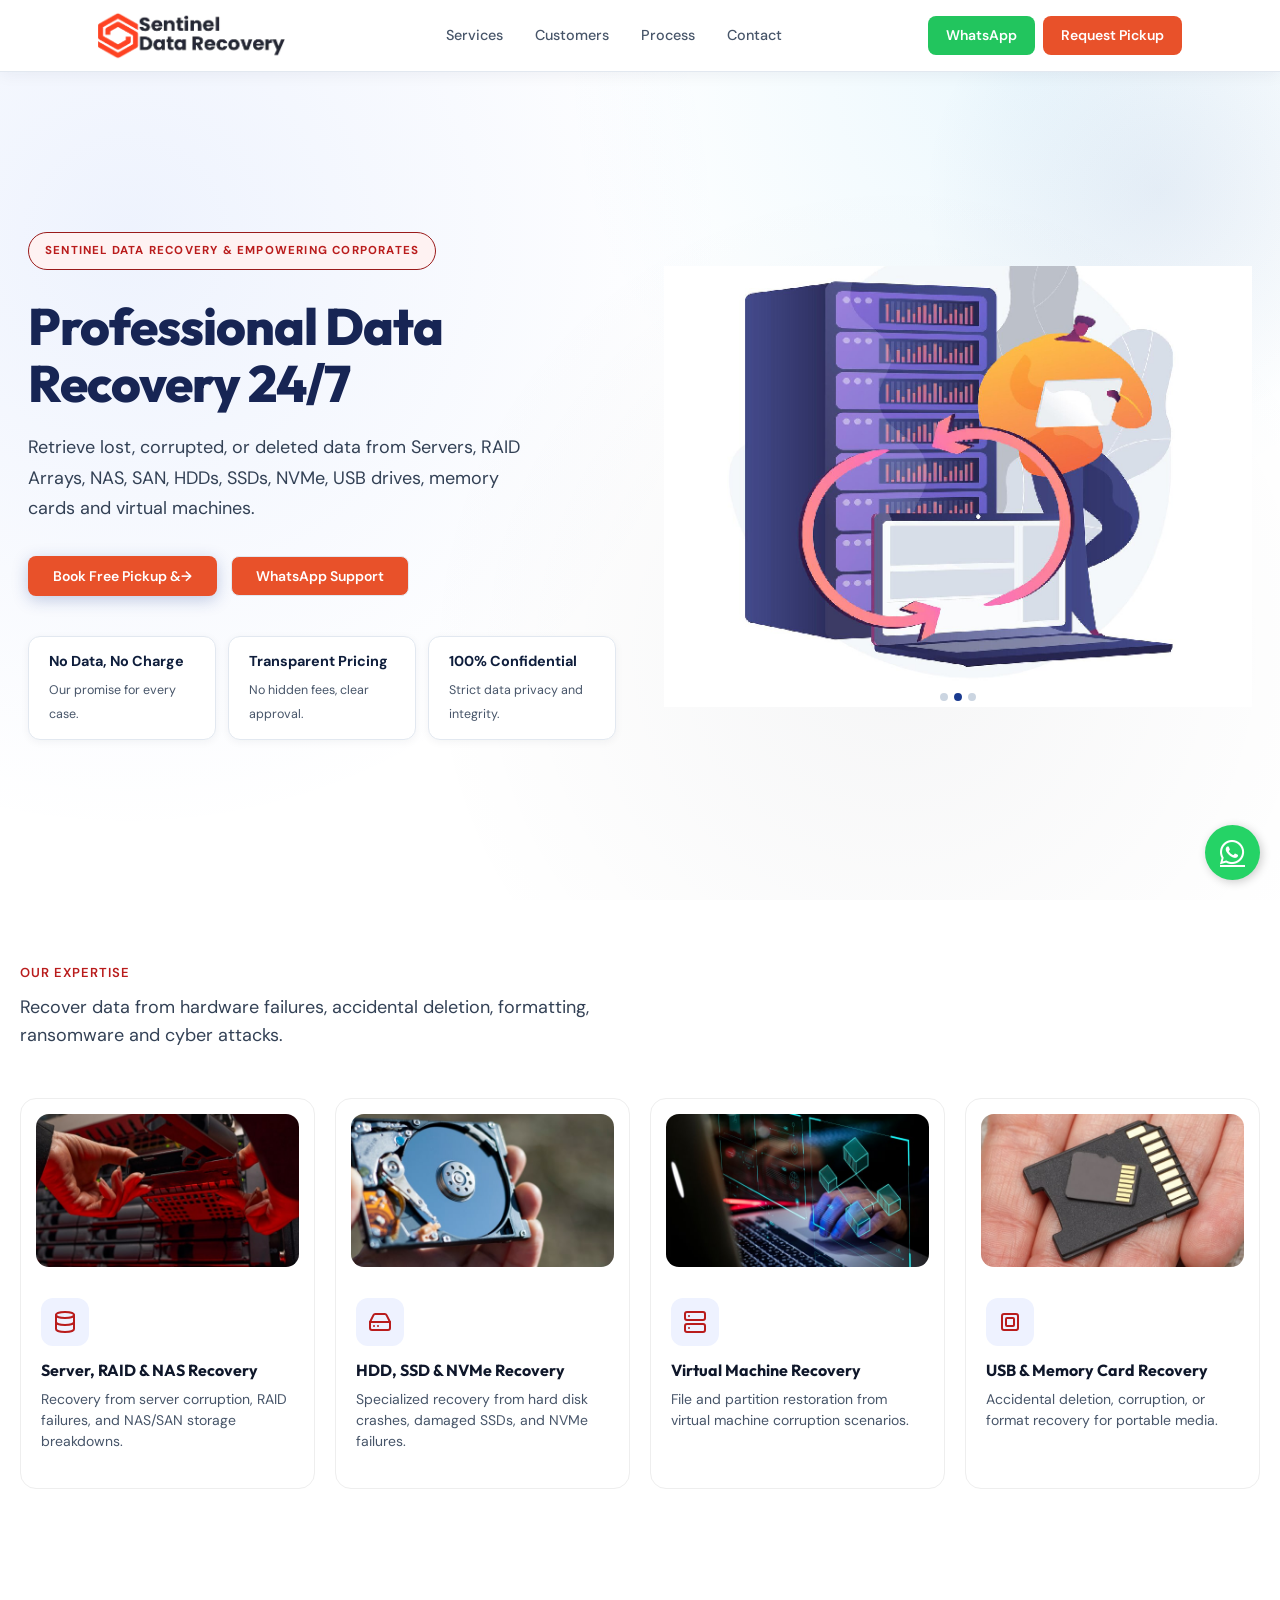
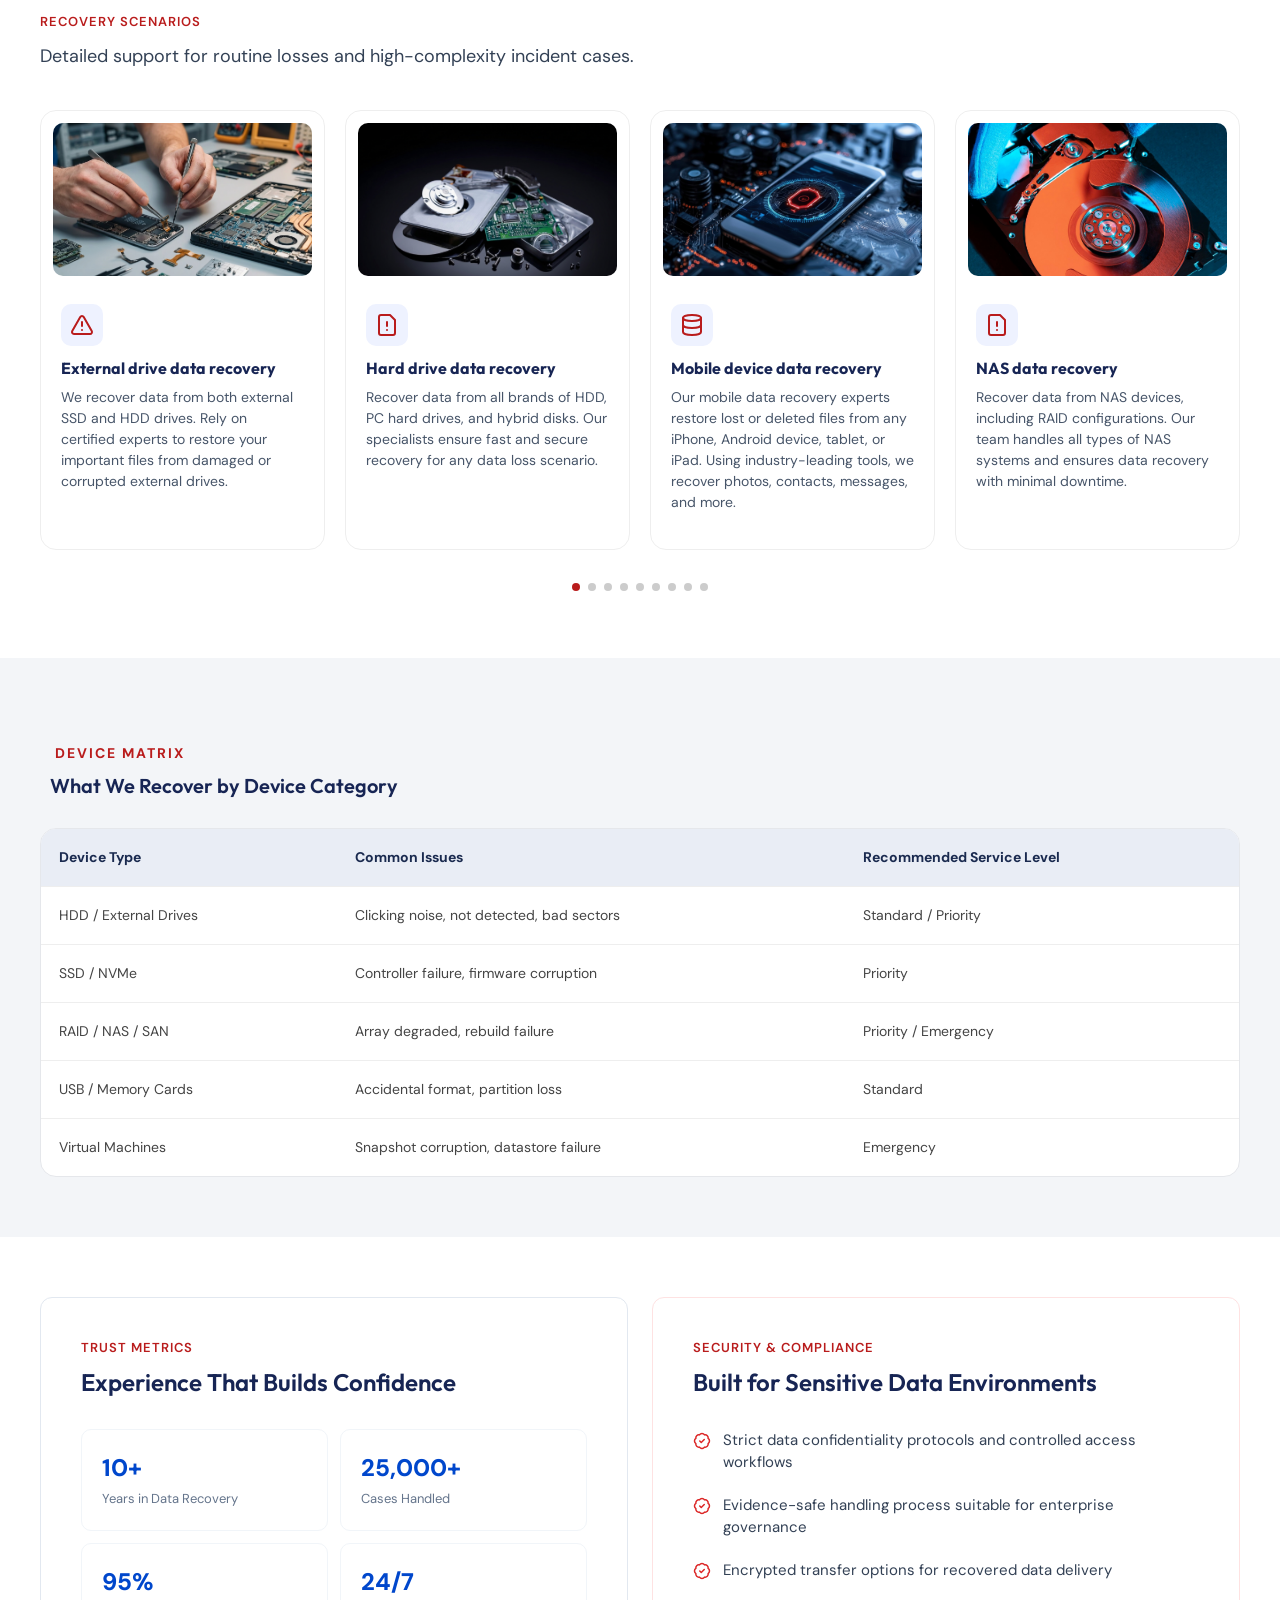
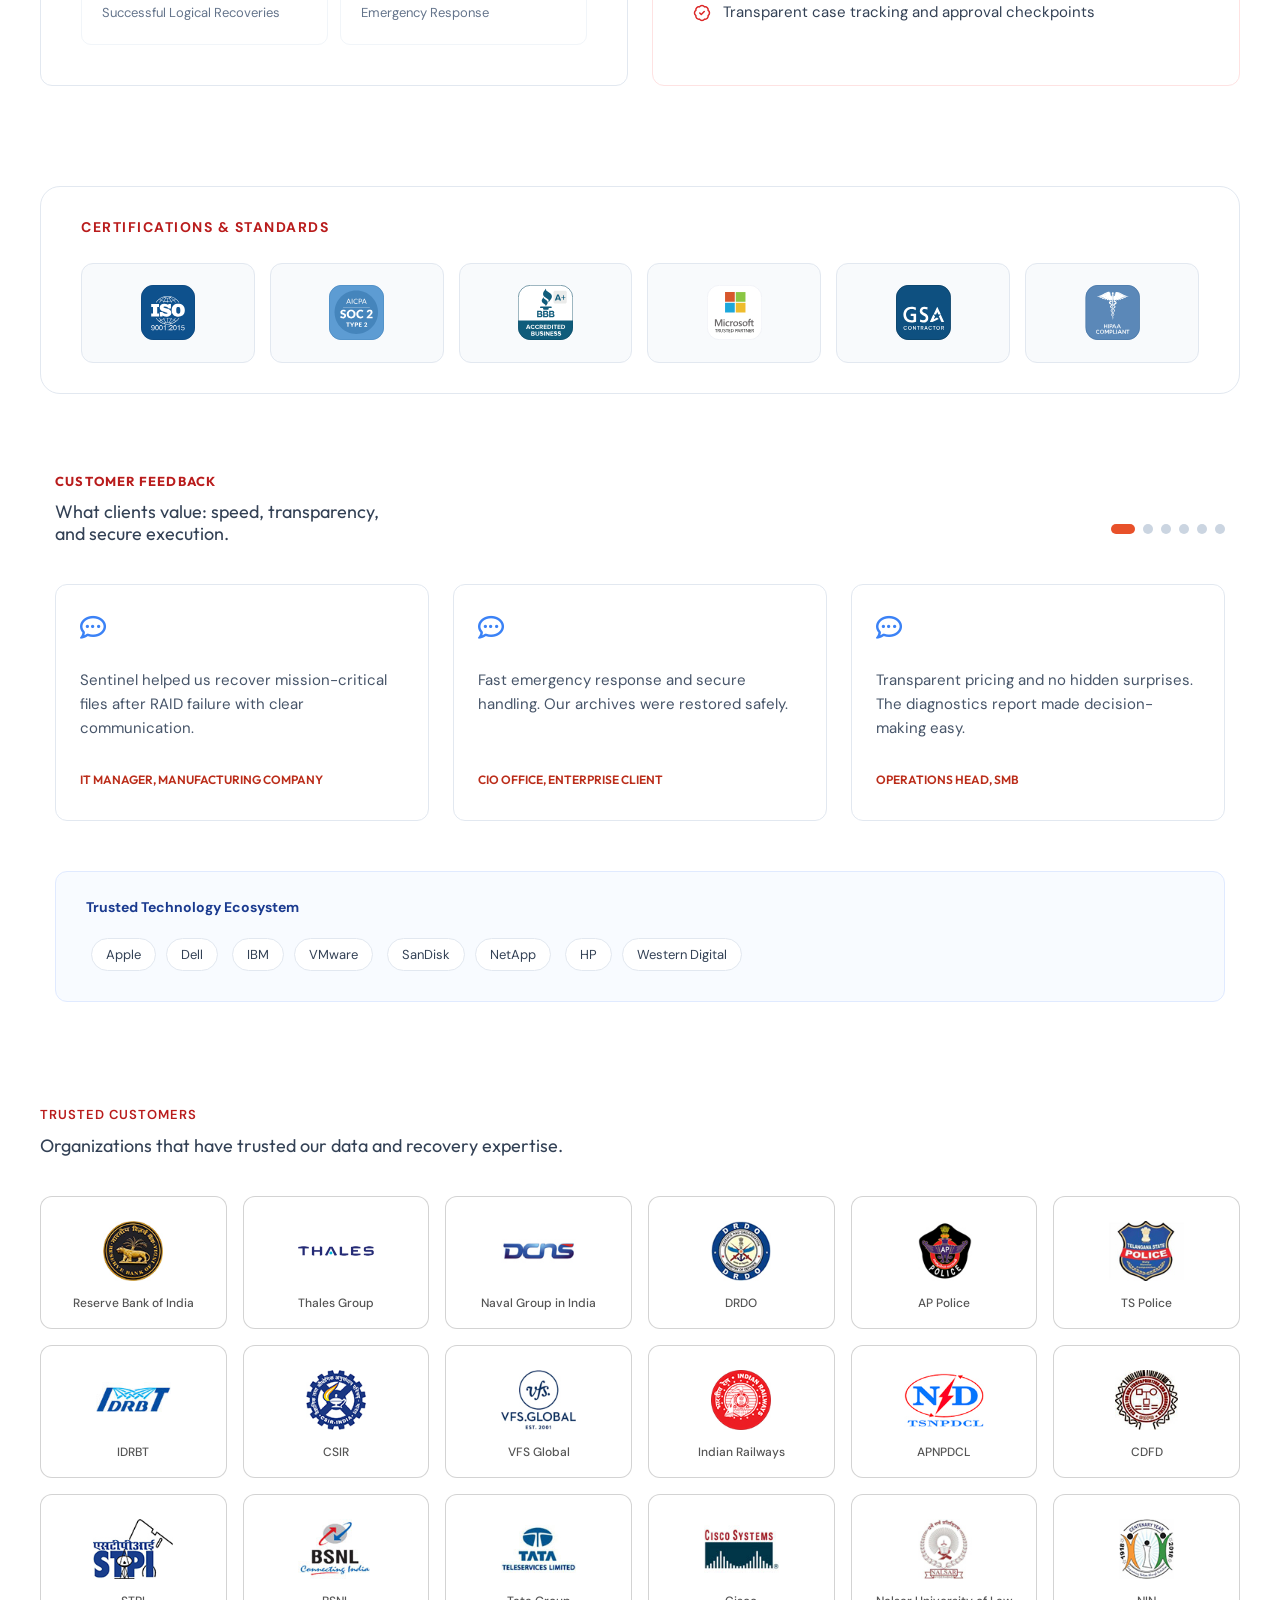
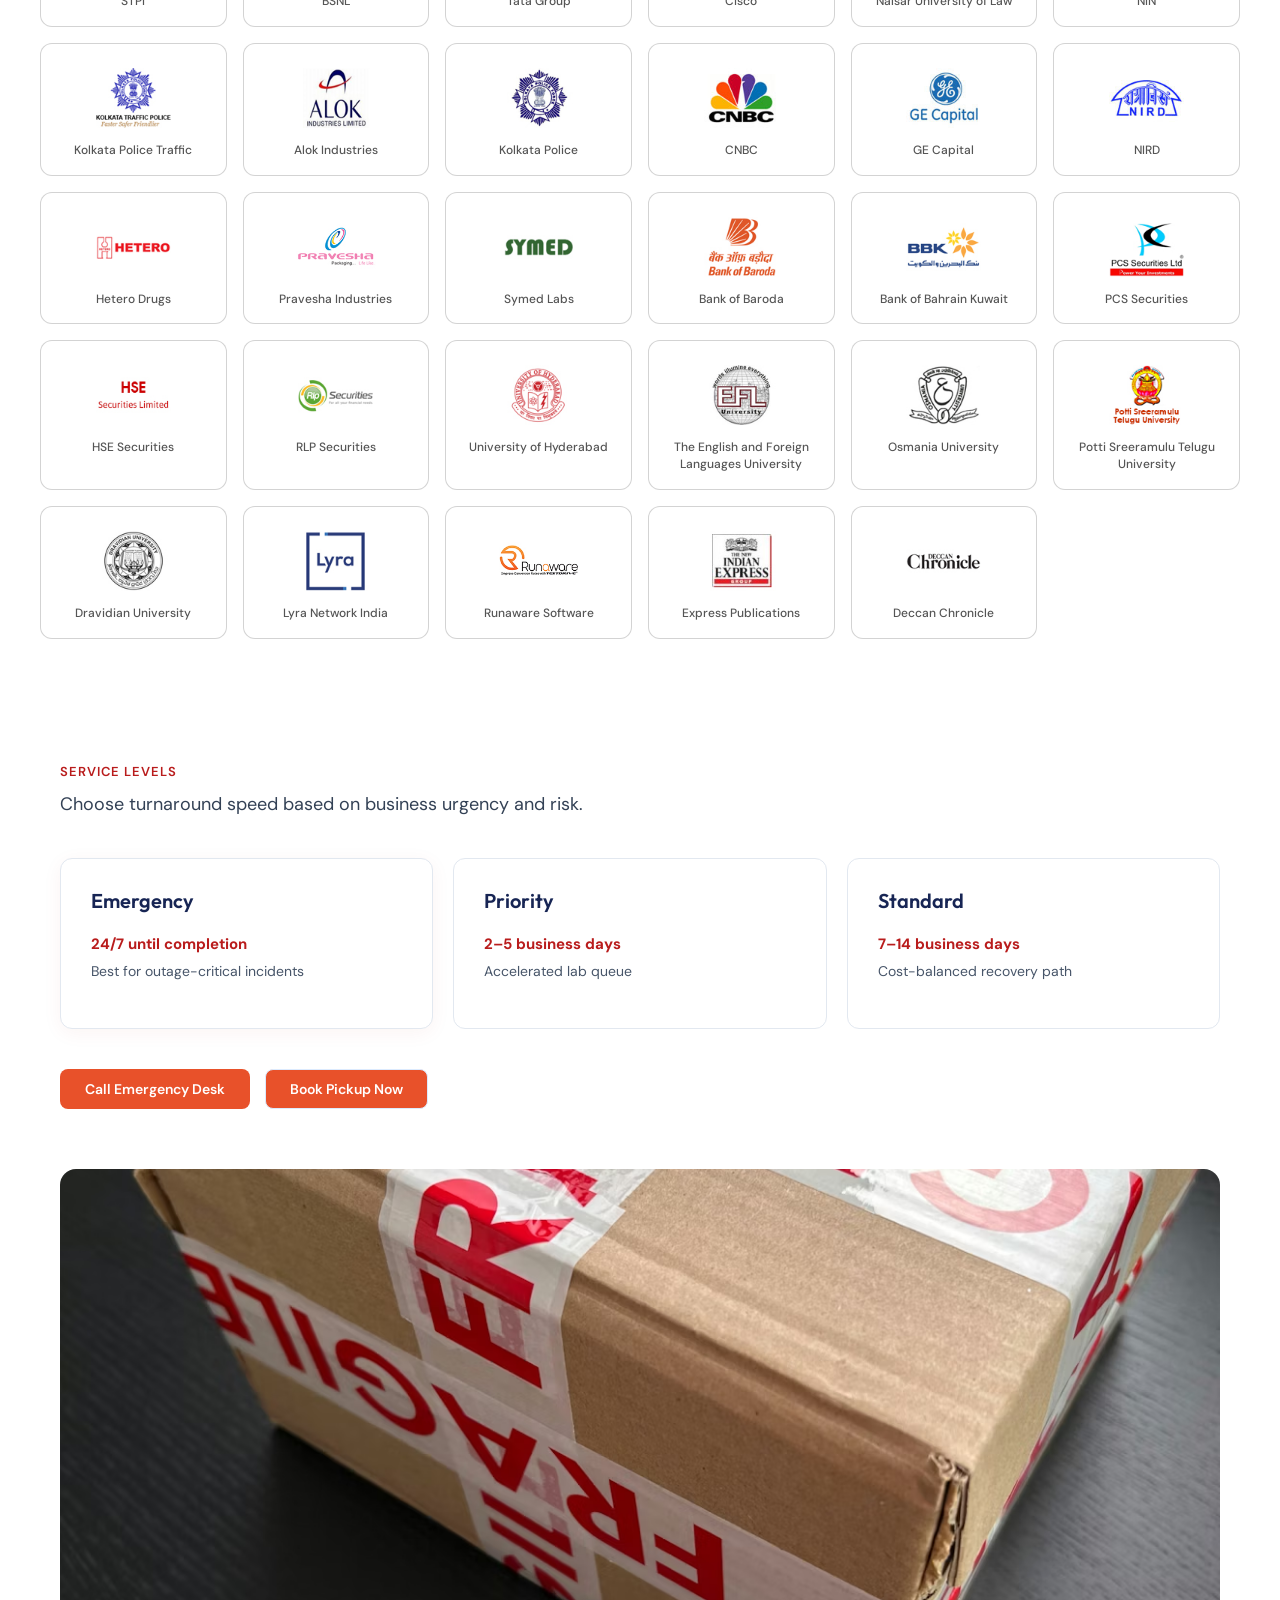
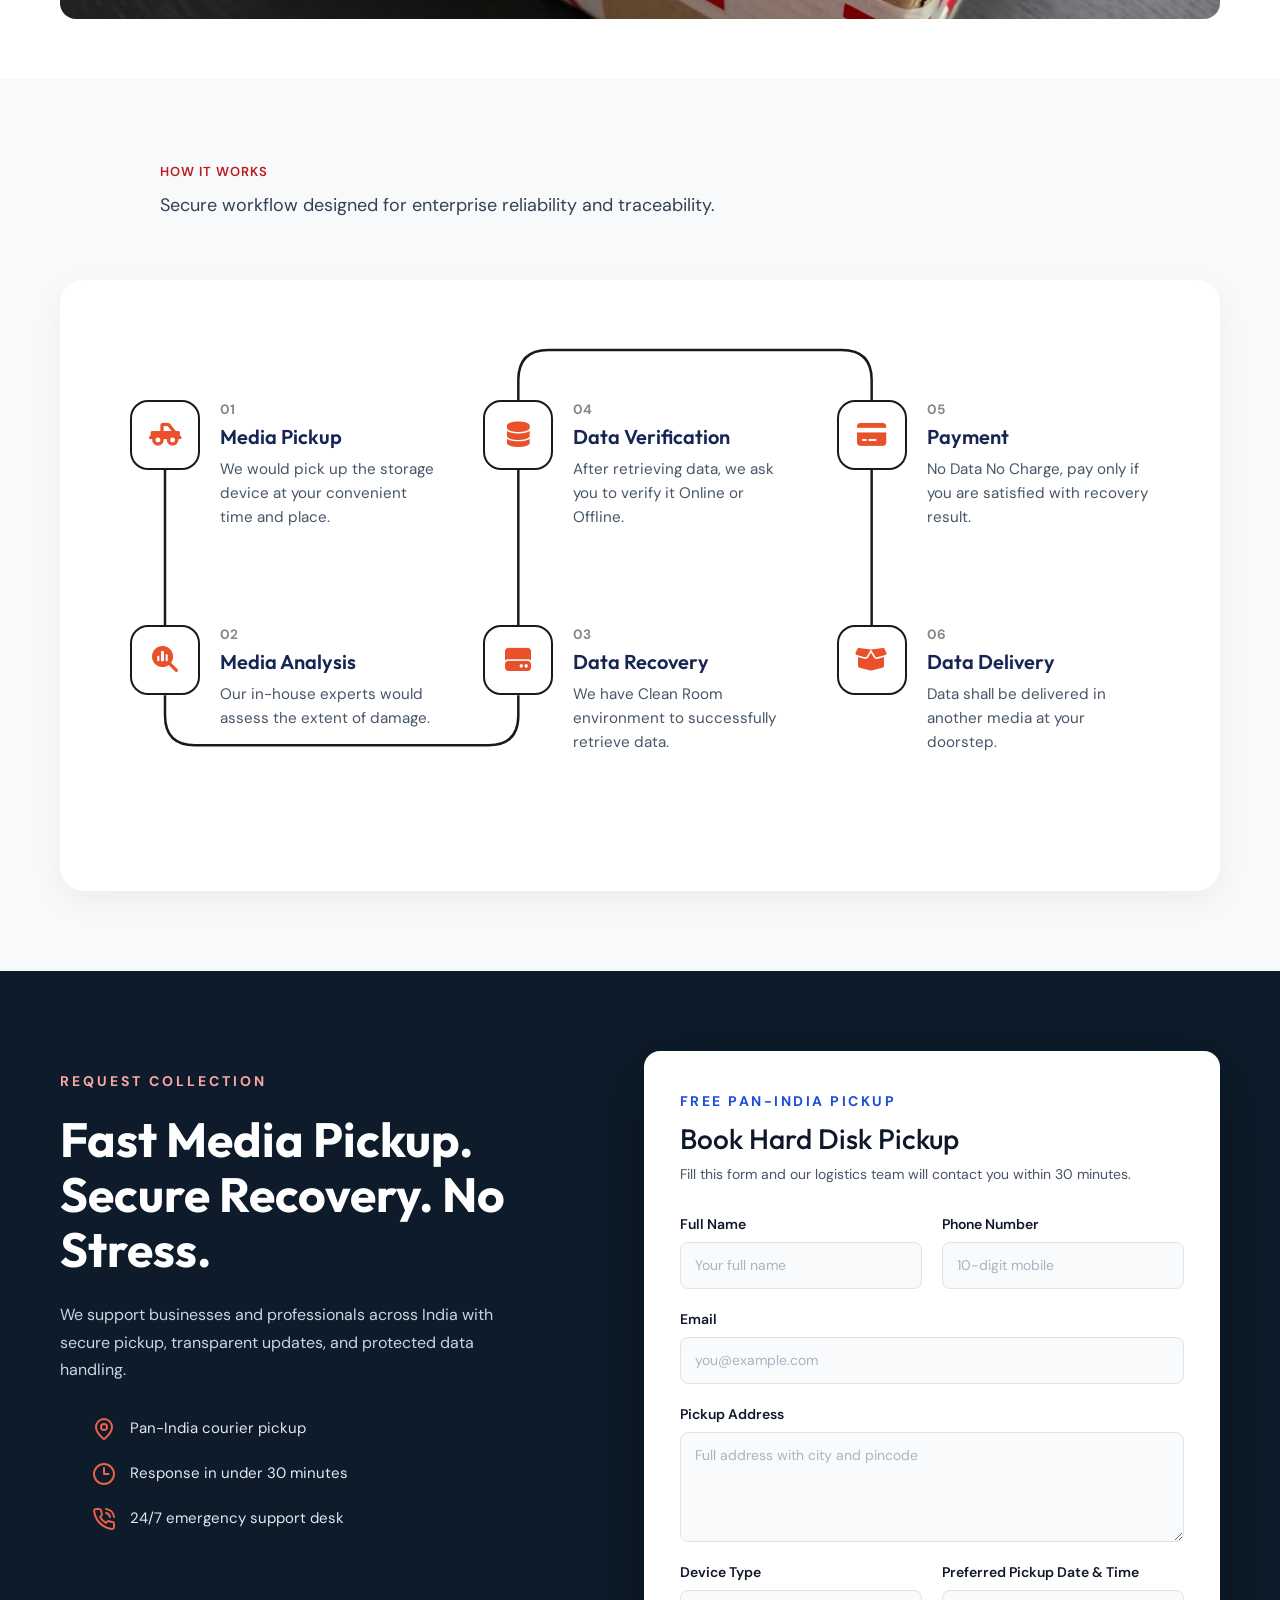
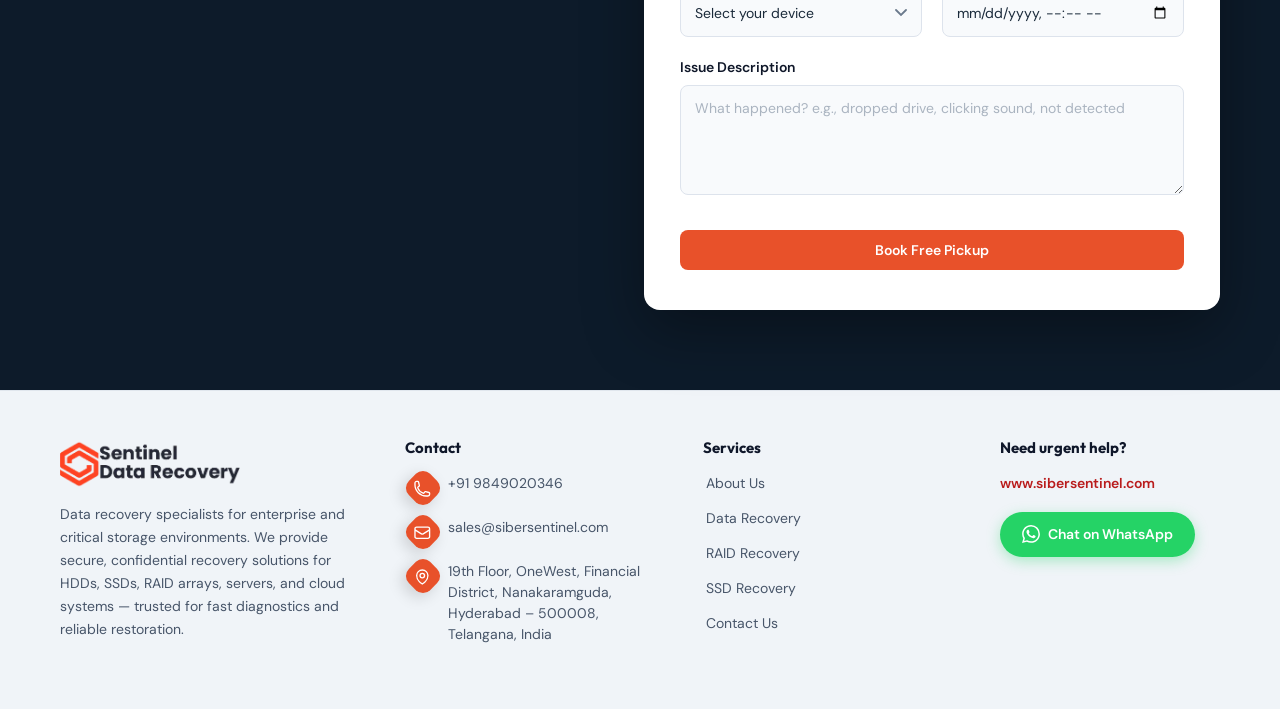
==== commit 13ef89ae: "sections added" ====
--- a/index.html
+++ b/index.html
@@ -60,7 +60,7 @@
         </ul>
         <div class="ss-navbar__cta-group d-flex align-items-center gap-2">
           <a href="#" class="ss-btn--whatsapp">WhatsApp</a>
-          <a href="#" class="ss-btn--book">Book Pickup</a>
+          <a href="#" class="ss-btn--book">Request Pickup</a>
         </div>
       </div>
     </div>
@@ -145,11 +145,11 @@
           </div>
 
           <div class="carousel-item">
-            <img src="assets/images/herosection.avif" class="d-block w-100" alt="Slide 2">
+            <img src="assets/images/New Project (1).png" class="d-block w-100" alt="Slide 2">
           </div>
 
           <div class="carousel-item">
-            <img src="assets/images/herosection.avif" class="d-block w-100" alt="Slide 3">
+            <img src="assets/images/serv3.png" class="d-block w-100" alt="Slide 3">
           </div>
 
         </div>
@@ -552,7 +552,7 @@
   </section>
   <!-- ═══════════════ /DEVICE MATRIX ═══════════════ -->
   <!-- ═══════════════ INDUSTRIES SERVED ═══════════════ -->
-  <section class="ss-industries" id="industries">
+  <!-- <section class="ss-industries" id="industries">
     <div class="ss-industries__inner">
 
       <span class="ss-section-label">INDUSTRIES SERVED</span>
@@ -647,7 +647,7 @@
 
       </div>
     </div>
-  </section>
+  </section> -->
   <!-- ═══════════════ /INDUSTRIES ═══════════════ -->
   <!-- ═══════════════ TRUST & SECURITY ═══════════════ -->
   <section class="ss-trust-security" id="trust">
@@ -761,73 +761,79 @@
   </section>
   <!-- ═══════════════ /CERTIFICATIONS ═══════════════ -->
   <!-- ═══════════════ CUSTOMER FEEDBACK ═══════════════ -->
-<section class="testimonial-container">
+  <section class="testimonial-container">
     <div class="testimonial-header">
-        <div class="header-content">
-            <h5 class="section-tag">CUSTOMER FEEDBACK</h5>
-            <h2 class="section-heading clr">What clients value: speed, transparency, and secure execution.</h2>
-        </div>
-        <div class="carousel-navigation" id="dots-container"></div>
+      <div class="header-content">
+        <h5 class="section-tag">CUSTOMER FEEDBACK</h5>
+        <h2 class="section-heading clr">What clients value: speed, transparency, and secure execution.</h2>
+      </div>
+      <div class="carousel-navigation" id="dots-container"></div>
     </div>
 
     <div class="testimonial-viewport">
-        <div class="testimonial-track" id="testimonial-track">
-            <div class="testimonial-card">
-                <div class="quote-icon"><i class="fa-regular fa-comment-dots"></i></div>
-                <p class="feedback-body">Sentinel helped us recover mission-critical files after RAID failure with clear communication.</p>
-                <h6 class="client-label">IT MANAGER, MANUFACTURING COMPANY</h6>
-            </div>
-            <div class="testimonial-card">
-                <div class="quote-icon"><i class="fa-regular fa-comment-dots"></i></div>
-                <p class="feedback-body">Fast emergency response and secure handling. Our archives were restored safely.</p>
-                <h6 class="client-label">CIO OFFICE, ENTERPRISE CLIENT</h6>
-            </div>
-            <div class="testimonial-card">
-                <div class="quote-icon"><i class="fa-regular fa-comment-dots"></i></div>
-                <p class="feedback-body">Transparent pricing and no hidden surprises. The diagnostics report made decision-making easy.</p>
-                <h6 class="client-label">OPERATIONS HEAD, SMB</h6>
-            </div>
-            <div class="testimonial-card">
-                <div class="quote-icon"><i class="fa-regular fa-comment-dots"></i></div>
-                <p class="feedback-body">Highly professional team that delivered our infrastructure project ahead of schedule.</p>
-                <h6 class="client-label">PROJECT DIRECTOR, INFRA CORP</h6>
-            </div>
-
-             <div class="testimonial-card">
-                <div class="quote-icon"><i class="fa-regular fa-comment-dots"></i></div>
-                <p class="feedback-body">Sentinel helped us recover mission-critical files after RAID failure with clear communication.</p>
-                <h6 class="client-label">IT MANAGER, MANUFACTURING COMPANY</h6>
-            </div>
-            <div class="testimonial-card">
-                <div class="quote-icon"><i class="fa-regular fa-comment-dots"></i></div>
-                <p class="feedback-body">Fast emergency response and secure handling. Our archives were restored safely.</p>
-                <h6 class="client-label">CIO OFFICE, ENTERPRISE CLIENT</h6>
-            </div>
-            <div class="testimonial-card">
-                <div class="quote-icon"><i class="fa-regular fa-comment-dots"></i></div>
-                <p class="feedback-body">Transparent pricing and no hidden surprises. The diagnostics report made decision-making easy.</p>
-                <h6 class="client-label">OPERATIONS HEAD, SMB</h6>
-            </div>
-            <div class="testimonial-card">
-                <div class="quote-icon"><i class="fa-regular fa-comment-dots"></i></div>
-                <p class="feedback-body">Highly professional team that delivered our infrastructure project ahead of schedule.</p>
-                <h6 class="client-label">PROJECT DIRECTOR, INFRA CORP</h6>
-            </div>
-        </div>
+      <div class="testimonial-track" id="testimonial-track">
+        <div class="testimonial-card">
+          <div class="quote-icon"><i class="fa-regular fa-comment-dots"></i></div>
+          <p class="feedback-body">Sentinel helped us recover mission-critical files after RAID failure with clear
+            communication.</p>
+          <h6 class="client-label">IT MANAGER, MANUFACTURING COMPANY</h6>
+        </div>
+        <div class="testimonial-card">
+          <div class="quote-icon"><i class="fa-regular fa-comment-dots"></i></div>
+          <p class="feedback-body">Fast emergency response and secure handling. Our archives were restored safely.</p>
+          <h6 class="client-label">CIO OFFICE, ENTERPRISE CLIENT</h6>
+        </div>
+        <div class="testimonial-card">
+          <div class="quote-icon"><i class="fa-regular fa-comment-dots"></i></div>
+          <p class="feedback-body">Transparent pricing and no hidden surprises. The diagnostics report made
+            decision-making easy.</p>
+          <h6 class="client-label">OPERATIONS HEAD, SMB</h6>
+        </div>
+        <div class="testimonial-card">
+          <div class="quote-icon"><i class="fa-regular fa-comment-dots"></i></div>
+          <p class="feedback-body">Highly professional team that delivered our infrastructure project ahead of schedule.
+          </p>
+          <h6 class="client-label">PROJECT DIRECTOR, INFRA CORP</h6>
+        </div>
+
+        <div class="testimonial-card">
+          <div class="quote-icon"><i class="fa-regular fa-comment-dots"></i></div>
+          <p class="feedback-body">Sentinel helped us recover mission-critical files after RAID failure with clear
+            communication.</p>
+          <h6 class="client-label">IT MANAGER, MANUFACTURING COMPANY</h6>
+        </div>
+        <div class="testimonial-card">
+          <div class="quote-icon"><i class="fa-regular fa-comment-dots"></i></div>
+          <p class="feedback-body">Fast emergency response and secure handling. Our archives were restored safely.</p>
+          <h6 class="client-label">CIO OFFICE, ENTERPRISE CLIENT</h6>
+        </div>
+        <div class="testimonial-card">
+          <div class="quote-icon"><i class="fa-regular fa-comment-dots"></i></div>
+          <p class="feedback-body">Transparent pricing and no hidden surprises. The diagnostics report made
+            decision-making easy.</p>
+          <h6 class="client-label">OPERATIONS HEAD, SMB</h6>
+        </div>
+        <div class="testimonial-card">
+          <div class="quote-icon"><i class="fa-regular fa-comment-dots"></i></div>
+          <p class="feedback-body">Highly professional team that delivered our infrastructure project ahead of schedule.
+          </p>
+          <h6 class="client-label">PROJECT DIRECTOR, INFRA CORP</h6>
+        </div>
+      </div>
     </div>
 
     <div class="ecosystem-footer">
-        <div class="ecosystem-label">Trusted Technology Ecosystem</div>
-        <div class="brand-wrapper">
-            <span class="brand-pill">Apple</span><span class="brand-pill">Dell</span>
-            <span class="brand-pill">IBM</span><span class="brand-pill">VMware</span>
-            <span class="brand-pill">SanDisk</span><span class="brand-pill">NetApp</span>
-            <span class="brand-pill">HP</span><span class="brand-pill">Western Digital</span>
-        </div>
-    </div>
-</section>
-
-<link rel="stylesheet" href="https://cdnjs.cloudflare.com/ajax/libs/font-awesome/6.0.0/css/all.min.css">
+      <div class="ecosystem-label">Trusted Technology Ecosystem</div>
+      <div class="brand-wrapper">
+        <span class="brand-pill">Apple</span><span class="brand-pill">Dell</span>
+        <span class="brand-pill">IBM</span><span class="brand-pill">VMware</span>
+        <span class="brand-pill">SanDisk</span><span class="brand-pill">NetApp</span>
+        <span class="brand-pill">HP</span><span class="brand-pill">Western Digital</span>
+      </div>
+    </div>
+  </section>
+
+  <link rel="stylesheet" href="https://cdnjs.cloudflare.com/ajax/libs/font-awesome/6.0.0/css/all.min.css">
   <!-- ═══════════════ /CUSTOMER FEEDBACK ═══════════════ -->
   <!-- ═══════════════ TRUSTED CLIENTS ═══════════════ -->
   <section class="ss-clients" id="customers">
@@ -1038,9 +1044,9 @@
   </section>
   <!-- ═══════════════ /SERVICE LEVELS ═══════════════ -->
   <!-- ═══════════════ CONSULTATION ═══════════════ -->
-  <section class="ss-consult" id="consultation">
+  <!-- <section class="ss-consult" id="consultation">
     <div class="ss-consult__inner">
-      <!-- Free Consultation Box -->
+   
       <div class="ss-consult__box ss-consult__box--red">
         <span class="ss-consult__tag">FREE CONSULTATION</span>
         <h2 class="ss-consult__heading">Speak to a Recovery Specialist</h2>
@@ -1053,7 +1059,7 @@
           <a href="#" class="ss-btn ss-btn--outline-red">Request Free Pickup</a>
         </div>
       </div>
-      <!-- Quick Quote Estimator -->
+
       <div class="ss-consult__box ss-consult__box--blue">
         <span class="ss-consult__tag">QUICK QUOTE ESTIMATOR</span>
         <h2 class="ss-consult__heading">Estimate Recovery Cost &amp; Turnaround</h2>
@@ -1095,10 +1101,10 @@
         </div>
       </div>
     </div>
-  </section>
+  </section> -->
   <!-- ═══════════════ /CONSULTATION ═══════════════ -->
   <!-- ═══════════════ HOW IT WORKS ═══════════════ -->
-  <section class="ss-how-it-works" id="process">
+  <!-- <section class="ss-how-it-works" id="process">
     <div class="ss-how-it-works__inner">
       <span class="ss-section-label">HOW IT WORKS</span>
       <p class="ss-how-it-works__desc clr">Secure workflow designed for enterprise reliability and traceability.</p>
@@ -1113,7 +1119,7 @@
               </svg>
             </div>
           </div>
-          <h3 class="ss-hiw-card__title">Diagnostics &amp; Evaluation</h3>
+          <h3 class="ss-hiw-card__title">Diagnostics &a Evaluation</h3>
           <p class="ss-hiw-card__text">Free assessment with a detailed feasibility report in up to 48 hours.</p>
         </div>
         <div class="ss-hiw-step-card">
@@ -1127,7 +1133,7 @@
               </svg>
             </div>
           </div>
-          <h3 class="ss-hiw-card__title">Data Recovery &amp; Approval</h3>
+          <h3 class="ss-hiw-card__title">Data Recovery & Approval</h3>
           <p class="ss-hiw-card__text">Recovered file list is shared for your approval before payment.</p>
         </div>
         <div class="ss-hiw-step-card">
@@ -1161,166 +1167,88 @@
       </div>
 
     </div>
+  </section> -->
+  <!-- ═══════════════ /HOW IT WORKS ═══════════════ -->
+
+
+
+  <!-- ═══════════════ PROCESS SECTION ═══════════════ -->
+  <section id="process-timeline-section">
+
+
+     <div class="ss-how-it-works__header">
+    <span class="ss-section-label">HOW IT WORKS</span>
+    <p class="ss-how-it-works__desc clr">
+      Secure workflow designed for enterprise reliability and traceability.
+    </p>
+  </div>
+    <div class="timeline-card" id="tlcard">
+      <svg class="svg-wrap" id="svg-conn" xmlns="http://www.w3.org/2000/svg"></svg>
+
+
+
+      <div class="grid" id="grid">
+        <div class="step row-top" id="s1">
+          <div class="icon-box"><i class="fas fa-truck-pickup"></i></div>
+          <div class="step-text">
+            <div class="step-num">01</div>
+            <h5 class="step-title">Media Pickup</h5>
+            <p class="step-desc">We would pick up the storage device at your convenient time and place.</p>
+          </div>
+        </div>
+
+        <div class="step row-top" id="s4">
+          <div class="icon-box"><i class="fas fa-database"></i></div>
+          <div class="step-text">
+            <div class="step-num">04</div>
+            <h5 class="step-title">Data Verification</h5>
+            <p class="step-desc">After retrieving data, we ask you to verify it Online or Offline.</p>
+          </div>
+        </div>
+
+        <div class="step row-top" id="s5">
+          <div class="icon-box"><i class="fas fa-credit-card"></i></div>
+          <div class="step-text">
+            <div class="step-num">05</div>
+            <h5 class="step-title">Payment</h5>
+            <p class="step-desc">No Data No Charge, pay only if you are satisfied with recovery result.</p>
+          </div>
+        </div>
+
+        <div class="step row-bot" id="s2">
+          <div class="icon-box"><i class="fas fa-magnifying-glass-chart"></i></div>
+          <div class="step-text">
+            <div class="step-num">02</div>
+            <h5 class="step-title">Media Analysis</h5>
+            <p class="step-desc">Our in-house experts would assess the extent of damage.</p>
+          </div>
+        </div>
+
+        <div class="step row-bot" id="s3">
+          <div class="icon-box"><i class="fas fa-hard-drive"></i></div>
+          <div class="step-text">
+            <div class="step-num">03</div>
+            <h5 class="step-title">Data Recovery</h5>
+            <p class="step-desc">We have Clean Room environment to successfully retrieve data.</p>
+          </div>
+        </div>
+
+        <div class="step row-bot" id="s6">
+          <div class="icon-box"><i class="fas fa-box-open"></i></div>
+          <div class="step-text">
+            <div class="step-num">06</div>
+            <h5 class="step-title">Data Delivery</h5>
+            <p class="step-desc">Data shall be delivered in another media at your doorstep.</p>
+          </div>
+        </div>
+      </div>
+    </div>
   </section>
-  <!-- ═══════════════ /HOW IT WORKS ═══════════════ -->
-
-
-
-  <!-- ═══════════════ PROCESS SECTION first ═══════════════ -->
-  <section class="ss-process" id="process">
-    <div class="ss-process__inner">
-      <span class="ss-section-label">How it works</span>
-      <h2 class="ss-process__title">Our Recovery Process</h2>
-
-      <div class="ss-process__stage">
-        <svg class="ss-process__svg" id="ptSvg" xmlns="http://www.w3.org/2000/svg"></svg>
-
-        <div class="ss-process__cards" id="ptCards">
-
-          <!-- Card 1 -->
-          <div class="ss-process__card" id="ptc1">
-            <div class="ss-process__icon">
-              <svg width="38" height="38" viewBox="0 0 24 24" fill="none" stroke="#8b7fd4" stroke-width="1.5"
-                stroke-linecap="round" stroke-linejoin="round">
-                <circle cx="12" cy="12" r="5" />
-                <line x1="12" y1="1" x2="12" y2="3" />
-                <line x1="12" y1="21" x2="12" y2="23" />
-                <line x1="4.22" y1="4.22" x2="5.64" y2="5.64" />
-                <line x1="18.36" y1="18.36" x2="19.78" y2="19.78" />
-                <line x1="1" y1="12" x2="3" y2="12" />
-                <line x1="21" y1="12" x2="23" y2="12" />
-                <line x1="4.22" y1="19.78" x2="5.64" y2="18.36" />
-                <line x1="18.36" y1="5.64" x2="19.78" y2="4.22" />
-              </svg>
-            </div>
-            <div class="ss-process__card-title">Phase 01</div>
-            <div class="ss-process__card-desc">Free diagnosis and no-obligation assessment of your device.</div>
-          </div>
-
-          <!-- Card 2 -->
-          <div class="ss-process__card" id="ptc2">
-            <div class="ss-process__icon">
-              <svg width="38" height="38" viewBox="0 0 24 24" fill="none" stroke="#8b7fd4" stroke-width="1.5"
-                stroke-linecap="round" stroke-linejoin="round">
-                <path d="M20 21v-2a4 4 0 0 0-4-4H8a4 4 0 0 0-4 4v2" />
-                <circle cx="12" cy="7" r="4" />
-              </svg>
-            </div>
-            <div class="ss-process__card-title">Phase 02</div>
-            <div class="ss-process__card-desc">Approval and transparent quote before any work begins.</div>
-          </div>
-
-          <!-- Card 3 -->
-          <div class="ss-process__card" id="ptc3">
-            <div class="ss-process__icon">
-              <svg width="38" height="38" viewBox="0 0 24 24" fill="none" stroke="#6ec6b8" stroke-width="1.5"
-                stroke-linecap="round" stroke-linejoin="round">
-                <path d="M18 10h-1.26A8 8 0 1 0 9 20h9a5 5 0 0 0 0-10z" />
-              </svg>
-            </div>
-            <div class="ss-process__card-title">Phase 03</div>
-            <div class="ss-process__card-desc">Certified cleanroom data recovery by our engineers.</div>
-          </div>
-
-          <!-- Card 4 -->
-          <div class="ss-process__card" id="ptc4">
-            <div class="ss-process__icon">
-              <svg width="38" height="38" viewBox="0 0 24 24" fill="none" stroke="#6ec6b8" stroke-width="1.5"
-                stroke-linecap="round" stroke-linejoin="round">
-                <circle cx="12" cy="12" r="3" />
-                <path d="M19.07 4.93a10 10 0 0 1 0 14.14M4.93 4.93a10 10 0 0 0 0 14.14" />
-              </svg>
-            </div>
-            <div class="ss-process__card-title">Phase 04</div>
-            <div class="ss-process__card-desc">File integrity verification before final handover.</div>
-          </div>
-
-          <!-- Card 5 -->
-          <div class="ss-process__card" id="ptc5">
-            <div class="ss-process__icon">
-              <svg width="38" height="38" viewBox="0 0 24 24" fill="none" stroke="#e8d87a" stroke-width="1.5"
-                stroke-linecap="round" stroke-linejoin="round">
-                <rect x="2" y="3" width="20" height="14" rx="2" />
-                <line x1="8" y1="21" x2="16" y2="21" />
-                <line x1="12" y1="17" x2="12" y2="21" />
-              </svg>
-            </div>
-            <div class="ss-process__card-title">Phase 05</div>
-            <div class="ss-process__card-desc">Secure delivery via encrypted drive or transfer.</div>
-          </div>
-
-        </div>
-      </div>
-    </div>
-  </section>
-  <!-- ═══════════════ /PROCESS SECTION ═══════════════ -->
-
-  <!-- ═══════════════ /PROCESS SECTION ═══════════════ -->
-  <!-- process section code second  -->
-  <section class="workflow-section">
-    <div class="workflow-container">
-      <svg class="line-svg" viewBox="0 0 1000 500" preserveAspectRatio="none">
-        <path d="M50,0 V380 Q50,430 100,430 H320 Q370,430 370,380 V100 Q370,50 420,50 H630 Q680,50 680,100 V480"
-          fill="none" stroke="#222" stroke-width="4" stroke-linecap="round" />
-      </svg>
-
-      <div class="step s1">
-        <div class="icon-box"><img src="https://cdn-icons-png.flaticon.com/512/2983/2983067.png" alt="pickup"></div>
-        <div class="content">
-          <span class="number">01</span>
-          <h3>Media Pickup</h3>
-          <p>We would pick up the storage device at your convenient time and place</p>
-        </div>
-      </div>
-
-      <div class="step s2">
-        <div class="icon-box"><img src="https://cdn-icons-png.flaticon.com/512/2082/2082805.png" alt="analysis"></div>
-        <div class="content">
-          <span class="number">02</span>
-          <h3>Media Analysis</h3>
-          <p>Our in-house experts would assess the extent of damage on the storage device</p>
-        </div>
-      </div>
-
-      <div class="step s3">
-        <div class="icon-box"><img src="https://cdn-icons-png.flaticon.com/512/2920/2920323.png" alt="recovery"></div>
-        <div class="content">
-          <span class="number">03</span>
-          <h3>Data Recovery</h3>
-          <p>We have Clean Room environment to successfully retrieve data</p>
-        </div>
-      </div>
-
-      <div class="step s4">
-        <div class="icon-box"><img src="https://cdn-icons-png.flaticon.com/512/1162/1162456.png" alt="verification">
-        </div>
-        <div class="content">
-          <span class="number">04</span>
-          <h3>Data Verification</h3>
-          <p>After retrieving data, we ask you to verify it Online or Offline</p>
-        </div>
-      </div>
-
-      <div class="step s5">
-        <div class="icon-box"><img src="https://cdn-icons-png.flaticon.com/512/2489/2489756.png" alt="payment"></div>
-        <div class="content">
-          <span class="number">05</span>
-          <h3>Payment</h3>
-          <p>No Data No Charge, pay only if you are satisfied with recovery result</p>
-        </div>
-      </div>
-
-      <div class="step s6">
-        <div class="icon-box"><img src="https://cdn-icons-png.flaticon.com/512/2450/2450254.png" alt="delivery"></div>
-        <div class="content">
-          <span class="number">06</span>
-          <h3>Data Delivery</h3>
-          <p>Data shall be delivered in another media at your doorstep</p>
-        </div>
-      </div>
-    </div>
-  </section>
-  <!-- process section code -->
+  <!-- process section end -->
+
+
+
+
 
   <!-- ═══════════════ REQUEST / PICKUP FORM ═══════════════ -->
   <section class="ss-request" id="contact">
@@ -1452,36 +1380,50 @@
       <!-- Contact -->
       <div class="ss-footer__col">
         <h4 class="ss-footer__col-title">Contact</h4>
+
         <ul class="ss-footer__contact-list">
+
+          <!-- Phone -->
           <li>
-            <svg xmlns="http://www.w3.org/2000/svg" width="16" height="16" fill="none" viewBox="0 0 24 24"
-              stroke="currentColor" stroke-width="1.8" aria-hidden="true">
-              <path stroke-linecap="round" stroke-linejoin="round"
-                d="M2.25 6.75c0 8.284 6.716 15 15 15h2.25a2.25 2.25 0 002.25-2.25v-1.372c0-.516-.351-.966-.852-1.091l-4.423-1.106c-.44-.11-.902.055-1.173.417l-.97 1.293c-.282.376-.769.542-1.21.38a12.035 12.035 0 01-7.143-7.143c-.162-.441.004-.928.38-1.21l1.293-.97c.363-.271.527-.734.417-1.173L6.963 3.102a1.125 1.125 0 00-1.091-.852H4.5A2.25 2.25 0 002.25 4.5v2.25z" />
-            </svg>
+            <span class="ss-footer__icon">
+              <svg xmlns="http://www.w3.org/2000/svg" width="18" height="18" fill="none" viewBox="0 0 24 24"
+                stroke="currentColor" stroke-width="1.8">
+                <path stroke-linecap="round" stroke-linejoin="round"
+                  d="M2.25 6.75c0 8.284 6.716 15 15 15h2.25a2.25 2.25 0 002.25-2.25v-1.372c0-.516-.351-.966-.852-1.091l-4.423-1.106c-.44-.11-.902.055-1.173.417l-.97 1.293c-.282.376-.769.542-1.21.38a12.035 12.035 0 01-7.143-7.143c-.162-.441.004-.928.38-1.21l1.293-.97c.363-.271.527-.734.417-1.173L6.963 3.102a1.125 1.125 0 00-1.091-.852H4.5A2.25 2.25 0 002.25 4.5v2.25z" />
+              </svg>
+            </span>
             <a href="tel:+919849020346">+91 9849020346</a>
           </li>
+
+          <!-- Email -->
           <li>
-            <svg xmlns="http://www.w3.org/2000/svg" width="16" height="16" fill="none" viewBox="0 0 24 24"
-              stroke="currentColor" stroke-width="1.8" aria-hidden="true">
-              <path stroke-linecap="round" stroke-linejoin="round"
-                d="M21.75 6.75v10.5a2.25 2.25 0 01-2.25 2.25h-15a2.25 2.25 0 01-2.25-2.25V6.75m19.5 0A2.25 2.25 0 0019.5 4.5h-15a2.25 2.25 0 00-2.25 2.25m19.5 0v.243a2.25 2.25 0 01-1.07 1.916l-7.5 4.615a2.25 2.25 0 01-2.36 0L3.32 8.91a2.25 2.25 0 01-1.07-1.916V6.75" />
-            </svg>
+            <span class="ss-footer__icon">
+              <svg xmlns="http://www.w3.org/2000/svg" width="18" height="18" fill="none" viewBox="0 0 24 24"
+                stroke="currentColor" stroke-width="1.8">
+                <path stroke-linecap="round" stroke-linejoin="round"
+                  d="M21.75 6.75v10.5a2.25 2.25 0 01-2.25 2.25h-15a2.25 2.25 0 01-2.25-2.25V6.75m19.5 0A2.25 2.25 0 0019.5 4.5h-15a2.25 2.25 0 00-2.25 2.25m19.5 0v.243a2.25 2.25 0 01-1.07 1.916l-7.5 4.615a2.25 2.25 0 01-2.36 0L3.32 8.91a2.25 2.25 0 01-1.07-1.916V6.75" />
+              </svg>
+            </span>
             <a href="mailto:sales@sibersentinel.com">sales@sibersentinel.com</a>
           </li>
+
+          <!-- Address -->
           <li>
-            <svg xmlns="http://www.w3.org/2000/svg" width="16" height="16" fill="none" viewBox="0 0 24 24"
-              stroke="currentColor" stroke-width="1.8" aria-hidden="true">
-              <path stroke-linecap="round" stroke-linejoin="round" d="M15 10.5a3 3 0 11-6 0 3 3 0 016 0z" />
-              <path stroke-linecap="round" stroke-linejoin="round"
-                d="M19.5 10.5c0 7.142-7.5 11.25-7.5 11.25S4.5 17.642 4.5 10.5a7.5 7.5 0 1115 0z" />
-            </svg>
-            <span>19th Floor, OneWest, Financial District, Nanakaramguda, Hyderabad – 500008, Telangana, India</span>
+            <span class="ss-footer__icon">
+              <svg xmlns="http://www.w3.org/2000/svg" width="18" height="18" fill="none" viewBox="0 0 24 24"
+                stroke="currentColor" stroke-width="1.8">
+                <path stroke-linecap="round" stroke-linejoin="round" d="M15 10.5a3 3 0 11-6 0 3 3 0 016 0z" />
+                <path stroke-linecap="round" stroke-linejoin="round"
+                  d="M19.5 10.5c0 7.142-7.5 11.25-7.5 11.25S4.5 17.642 4.5 10.5a7.5 7.5 0 1115 0z" />
+              </svg>
+            </span>
+            <span>
+              19th Floor, OneWest, Financial District, Nanakaramguda, Hyderabad – 500008, Telangana, India
+            </span>
           </li>
+
         </ul>
       </div>
-
-
       <div class="ss-footer__col">
         <h4 class="ss-footer__col-title">Services</h4>
         <ul class="ss-footer__contact-list">
@@ -1508,7 +1450,6 @@
 
         </ul>
       </div>
-
       <!-- Urgent Help -->
       <div class="ss-footer__col ss-footer__urgent">
         <h4 class="ss-footer__col-title">Need urgent help?</h4>
--- a/assets/css/styles.css
+++ b/assets/css/styles.css
@@ -1,4 +1,3 @@
-
 :root {
   --clr-navy: #0f1e3c;
   --clr-blue: #1a3a8f;
@@ -13,10 +12,10 @@
   --clr-orange: #f97316;
   --clr-whatsapp: #25d366;
   --clr-brand: #E8512A;
-  --hover-color:#151a31;
-  --h1-color:#172554;
-
-  
+  --hover-color: #151a31;
+  --h1-color: #172554;
+
+
 
 
 
@@ -31,19 +30,20 @@
   /* Text */
   --clr-text-dark: #0f1e3c;
   --clr-text-body: #0f172a;
-  --clr-text-muted: #475569;;
+  --clr-text-muted: #475569;
+  ;
   --clr-text-light: #64748b;
   --clr-text-slate: #334155;
 
-  --clr-heading:#172554;
+  --clr-heading: #172554;
 
   /* our expertise and how it works section heading colors */
-    --clr-head:#0f172a;
- 
-
-
-
-  
+  --clr-head: #0f172a;
+
+
+
+
+
 
   /* Spacing Scale */
   --space-xs: 8px;
@@ -124,7 +124,7 @@
 }
 
 
- /* p{
+/* p{
   color: #000000 !important;
   font-weight: 900;
   font-size: 25px !important;
@@ -395,7 +395,7 @@
   display: inline-flex;
   align-items: center;
   gap: 6px;
-    background-color: rgb(254 242 242 / var(--tw-bg-opacity, 1));
+  background-color: rgb(254 242 242 / var(--tw-bg-opacity, 1));
   border: 1.5px solid var(--clr-red-dark);
   /* border: var(--clr-red); */
   border-radius: var(--radius-full);
@@ -424,7 +424,7 @@
   margin-bottom: 20px;
   letter-spacing: -1px;
   color: var(--clr-heading);
-  
+
 }
 
 .ss-hero__title span {
@@ -555,7 +555,7 @@
 /* Carousel Dots Styling */
 #heroSlider .carousel-indicators {
   bottom: -20px;
-  
+
 }
 
 #heroSlider .carousel-indicators button {
@@ -628,17 +628,23 @@
   }
 
   .ss-hero__btns {
-    justify-content: center; /* keep buttons centered */
-    flex-wrap: wrap; /* allow wrap if needed */
-    gap: 10px; /* adjust gap between buttons */
+    justify-content: center;
+    /* keep buttons centered */
+    flex-wrap: wrap;
+    /* allow wrap if needed */
+    gap: 10px;
+    /* adjust gap between buttons */
   }
 
   .ss-btn--primary,
   .ss-btn--outline {
-    width: auto; /* allow buttons to be side by side */
-    justify-content: center; 
-    flex: 1; /* optional: make them equal width */
-    min-width: 140px; /* optional: prevent buttons from shrinking too small */
+    width: auto;
+    /* allow buttons to be side by side */
+    justify-content: center;
+    flex: 1;
+    /* optional: make them equal width */
+    min-width: 140px;
+    /* optional: prevent buttons from shrinking too small */
   }
 
   .ss-trust-card {
@@ -649,6 +655,7 @@
     padding: 16px;
   }
 }
+
 /* ═══════════════════════════════════════════
    EXPERTISE SECTION
 ═══════════════════════════════════════════ */
@@ -766,7 +773,8 @@
 ═══════════════════════════════════════════ */
 .ss-recovery {
   background: var(--clr-white);
-  padding: var(--space-2xl) var(--container-pad); /* ✅ updated: was padding: var(--space-2xl) 0 */
+  padding: var(--space-2xl) var(--container-pad);
+  /* ✅ updated: was padding: var(--space-2xl) 0 */
 }
 
 .ss-recovery__inner {
@@ -882,7 +890,8 @@
 ═══════════════════════════════════════════ */
 .ss-device-matrix {
   background: var(--clr-bg-blue);
-  padding: var(--space-2xl) var(--container-pad); /* ✅ updated: was padding: var(--space-2xl) 0 */
+  padding: var(--space-2xl) var(--container-pad);
+  /* ✅ updated: was padding: var(--space-2xl) 0 */
 }
 
 .ss-device-matrix__inner {
@@ -896,7 +905,7 @@
 
 .ss-device-matrix__label {
   color: var(--clr-red);
-  font-size: 12px;
+  font-size: 14px;
   letter-spacing: 2px;
   font-weight: 700;
   margin-bottom: 10px;
@@ -957,6 +966,7 @@
   .ss-device-matrix__table-wrap {
     overflow-x: auto;
     -webkit-overflow-scrolling: touch;
+    padding: 0px;
   }
 
   .ss-device-matrix__table {
@@ -974,7 +984,8 @@
 }
 
 .ss-industries__inner {
-  max-width: 1200px; /* ✅ updated: was 1150px — standardized to 1200px */
+  max-width: 1200px;
+  /* ✅ updated: was 1150px — standardized to 1200px */
   margin-inline: auto;
 }
 
@@ -1128,7 +1139,7 @@
   display: flex;
   gap: var(--space-sm);
   margin-bottom: var(--space-md);
-  color:var(--clr-text-slate);
+  color: var(--clr-text-slate);
   font-size: 15px;
   line-height: 1.5;
 }
@@ -1230,141 +1241,155 @@
 ═══════════════════════════════════════════ */
 /* Testimonial Section Styles */
 .testimonial-container {
-    max-width: 1210px;
-    margin: 40px auto;
-    padding: 0 20px;
-    font-family: var(--font-body);
+  max-width: 1210px;
+  margin: 40px auto;
+  padding: 0 20px;
+  font-family: var(--font-body);
 }
 
 .testimonial-header {
-    display: flex;
-    justify-content: space-between;
-    align-items: flex-end;
-    margin-bottom: 40px;
+  display: flex;
+  justify-content: space-between;
+  align-items: flex-end;
+  margin-bottom: 40px;
 }
 
 .section-tag {
-    color: var(--clr-red);
-    font-size: 13px;
-    font-weight: 700;
-    letter-spacing: 1.2px;
-    margin-bottom: 12px;
-    text-transform: uppercase;
+  color: var(--clr-red);
+  font-size: 13px;
+  font-weight: 700;
+  letter-spacing: 1.2px;
+  margin-bottom: 12px;
+  text-transform: uppercase;
 }
 
 .section-heading {
-    /* color: var(--clr-heading); */
-    font-size: 22px;
-    font-weight: 400;
-    margin: 0;
-    max-width: 70%;
+  /* color: var(--clr-heading); */
+  font-size: 22px;
+  font-weight: 400;
+  margin: 0;
+  max-width: 70%;
 }
 
 /* Dots Navigation */
 .carousel-navigation {
-    display: flex;
-    gap: 8px;
-    margin-bottom: 10px;
+  display: flex;
+  gap: 8px;
+  margin-bottom: 10px;
 }
 
 .nav-dot {
-    width: 10px;
-    height: 10px;
-    border-radius: 50%;
-    background-color: #cbd5e1;
-    cursor: pointer;
-    transition: all 0.3s ease;
-    border: none;
+  width: 10px;
+  height: 10px;
+  border-radius: 50%;
+  background-color: #cbd5e1;
+  cursor: pointer;
+  transition: all 0.3s ease;
+  border: none;
 }
 
 .nav-dot.active {
-    background-color: var(--clr-brand);
-    width: 24px;
-    border-radius: 5px;
+  background-color: var(--clr-brand);
+  width: 24px;
+  border-radius: 5px;
 }
 
 /* Carousel Mechanics */
 .testimonial-viewport {
-    overflow: hidden;
-    margin-bottom: 50px;
+  overflow: hidden;
+  margin-bottom: 50px;
 }
 
 .testimonial-track {
-    display: flex;
-    gap: 24px;
-    transition: transform 0.6s cubic-bezier(0.4, 0, 0.2, 1);
+  display: flex;
+  gap: 24px;
+  transition: transform 0.6s cubic-bezier(0.4, 0, 0.2, 1);
 }
 
 .testimonial-card {
-    min-width: calc(33.333% - 16px);
-    background: #fff;
-    border: 1px solid #e2e8f0;
-    border-radius: 12px;
-    padding: 35px;
-    box-sizing: border-box;
-    display: flex;
-    flex-direction: column;
+  min-width: calc(33.333% - 16px);
+  background: #fff;
+  border: 1px solid #e2e8f0;
+  border-radius: 12px;
+  padding: 24px;
+  box-sizing: border-box;
+  display: flex;
+  flex-direction: column;
 }
 
 .quote-icon {
-    color: #3b82f6;
-    font-size: 26px;
-    margin-bottom: 20px;
+  color: #3b82f6;
+  font-size: 26px;
+  margin-bottom: 20px;
 }
 
 .feedback-body {
-    color: #475569;
-    font-size: 15px;
-    line-height: 1.6;
-    margin-bottom: 30px;
-    min-height: 75px;
+  color: #475569;
+  font-size: 15px;
+  line-height: 1.6;
+  margin-bottom: 30px;
+  min-height: 75px;
 }
 
 .client-label {
-    color: #bb2d1a;
-    font-size: 12px;
-    font-weight: 600;
-    text-transform: uppercase;
-    margin-top: auto;
+  color: #bb2d1a;
+  font-size: 12px;
+  font-weight: 600;
+  text-transform: uppercase;
+  margin-top: auto;
 }
 
 /* Ecosystem Box */
 .ecosystem-footer {
-    background-color: #f8fbff;
-    border: 1px solid #e0eaff;
-    border-radius: 12px;
-    padding: 25px 30px;
+  background-color: #f8fbff;
+  border: 1px solid #e0eaff;
+  border-radius: 12px;
+  padding: 25px 30px;
 }
 
 .ecosystem-label {
-    color: var(--clr-blue);
-    font-weight: 700;
-    margin-bottom: 15px;
-    font-size: 14px;
+  color: var(--clr-blue);
+  font-weight: 700;
+  margin-bottom: 15px;
+  font-size: 14px;
 }
 
 .brand-pill {
-    background: #ffffff;
-    border: 1px solid #e2e8f0;
-    padding: 6px 14px;
-    border-radius: 20px;
-    display: inline-block;
-    margin: 5px;
-    font-size: 13px;
-    color: #334155;
+  background: #ffffff;
+  border: 1px solid #e2e8f0;
+  padding: 6px 14px;
+  border-radius: 20px;
+  display: inline-block;
+  margin: 5px;
+  font-size: 13px;
+  color: #334155;
 }
 
 /* Responsive Logic */
 @media (max-width: 992px) {
-    .testimonial-card { min-width: calc(50% - 12px); }
+  .testimonial-card {
+    min-width: calc(50% - 12px);
+  }
 }
 
 @media (max-width: 600px) {
-    .testimonial-card { min-width: 100%; }
-    .section-heading { max-width: 100%; font-size: 19px; }
-    /* Hide dots on mobile as requested */
-    .carousel-navigation { display: none; }
-    .testimonial-header { display: block; }
+  .testimonial-card {
+    min-width: 100%;
+  }
+
+  .section-heading {
+    max-width: 100%;
+    font-size: 19px;
+  }
+
+  /* Hide dots on mobile as requested */
+  .carousel-navigation {
+    display: none;
+  }
+
+  .testimonial-header {
+    display: block;
+  }
 }
 
 
@@ -1379,7 +1404,8 @@
    TRUSTED CLIENTS (LOGO GRID)
 ═══════════════════════════════════════════ */
 .ss-clients {
-  padding: var(--space-2xl) var(--container-pad); /* ✅ updated: was padding: var(--space-2xl) 40px with hardcoded value */
+  padding: var(--space-2xl) var(--container-pad);
+  /* ✅ updated: was padding: var(--space-2xl) 40px with hardcoded value */
   background: var(--clr-white);
 }
 
@@ -1481,14 +1507,15 @@
    SERVICE LEVELS
 ═══════════════════════════════════════════ */
 .ss-service-levels {
-   padding: var(--space-2xl) var(--container-pad);
+  padding: var(--space-2xl) var(--container-pad);
   background: var(--clr-white);
 }
 
 .ss-service-levels__inner {
   max-width: 1200px;
   margin-inline: auto;
-  padding-inline: var(--container-pad); /* ✅ updated: added inner wrapper for consistent side spacing */
+  padding-inline: var(--container-pad);
+  /* ✅ updated: added inner wrapper for consistent side spacing */
 }
 
 .ss-service-levels__desc {
@@ -1517,13 +1544,13 @@
 
 .ss-service-card--highlight {
   /* border-color: #fecaca; */
-    border: 1px solid var(--clr-border);
+  border: 1px solid var(--clr-border);
   box-shadow: 0 4px 20px rgba(179, 33, 19, 0.05);
 }
 
 .ss-service-card__title {
   color: var(--clr-heading);
-     font-size: 1.25rem;
+  font-size: 1.25rem;
   font-weight: 600;
   margin-bottom: var(--space-md);
 }
@@ -1621,17 +1648,24 @@
 
 @media (max-width: 480px) {
   .ss-service-levels__actions {
-    flex-direction: row; /* side by side */
-    justify-content: center; /* center in the container */
-    gap: 10px; /* space between buttons */
-    flex-wrap: wrap; /* allow wrapping on very small screens */
+    flex-direction: row;
+    /* side by side */
+    justify-content: center;
+    /* center in the container */
+    gap: 10px;
+    /* space between buttons */
+    flex-wrap: wrap;
+    /* allow wrapping on very small screens */
   }
 
   .ss-btn--red,
   .ss-btn--light-blue {
-    width: auto; /* remove 100% width */
-    flex: 1; /* optional: make both buttons equal width */
-    min-width: 140px; /* prevent buttons from being too small */
+    width: auto;
+    /* remove 100% width */
+    flex: 1;
+    /* optional: make both buttons equal width */
+    min-width: 140px;
+    /* prevent buttons from being too small */
     justify-content: center;
   }
 
@@ -1684,8 +1718,8 @@
 }
 
 .ss-consult__heading {
-  color:var(--clr-heading);
-    font-size: 1.5rem;
+  color: var(--clr-heading);
+  font-size: 1.5rem;
   font-weight: 600;
   margin-bottom: var(--space-md);
   line-height: 1.2;
@@ -1868,6 +1902,7 @@
 }
 
 @media (max-width: 767px) {
+
   .ss-hiw-steps-grid,
   .ss-hiw-timeline-grid {
     grid-template-columns: 1fr;
@@ -1894,7 +1929,7 @@
 }
 
 .ss-request__label {
- font-size: 0.875rem;
+  font-size: 0.875rem;
   font-weight: 700;
   letter-spacing: 3px;
   text-transform: uppercase;
@@ -1905,7 +1940,7 @@
 }
 
 .ss-request__heading {
-font-size: 3rem;
+  font-size: 3rem;
   font-weight: 700;
   line-height: 1.15;
   color: var(--clr-white);
@@ -2094,10 +2129,12 @@
   .ss-form-card {
     padding: 28px 20px;
   }
-  .ss-request__heading{
+
+  .ss-request__heading {
     font-size: 35px;
   }
-  .ss-request__features{
+
+  .ss-request__features {
     padding-left: 0px;
   }
 
@@ -2183,7 +2220,7 @@
 .ss-footer__contact-list li svg {
   flex-shrink: 0;
   margin-top: 2px;
-  color: #5a6a7a;
+  color: #ffffff;
 }
 
 .ss-footer__contact-list a {
@@ -2267,6 +2304,55 @@
   .ss-footer__tagline {
     max-width: 100%;
   }
+}
+
+
+
+/* .ss-footer__col-title {
+  font-size: 18px;
+  font-weight: 600;
+  margin-bottom: 20px;
+} */
+
+/* .ss-footer__contact-list {
+  list-style: none;
+  padding: 0;
+  margin: 0;
+} */
+
+/* .ss-footer__contact-list li {
+  display: flex;
+  align-items: center;
+  gap: 14px;
+  margin-bottom: 16px;
+  font-size: 14px;
+  color:var(--clr-text-muted);
+} */
+
+
+
+.ss-footer__contact-list a:hover {
+  color: var(--clr-brand);
+}
+
+/* Diamond Background */
+.ss-footer__icon {
+  width: 30px;
+  height: 30px;
+  background: var(--clr-brand);
+  transform: rotate(45deg);
+  display: flex;
+  align-items: center;
+  justify-content: center;
+  border-radius: 10px;
+  flex-shrink: 0;
+  box-shadow: 0 6px 15px rgba(0, 0, 0, 0.15);
+}
+
+/* Rotate icon back */
+.ss-footer__icon svg {
+  transform: rotate(-45deg);
+  color: #ffffff;
 }
 
 
@@ -2333,6 +2419,7 @@
   color: #ffffff;
   border-color: transparent;
 }
+
 .ss-btn--primary:hover {
   background: #cf4421;
   color: #ffffff;
@@ -2347,6 +2434,7 @@
   color: var(--clr-white);
   border-color: var(--clr-border);
 }
+
 .ss-btn--outline:hover {
   background: var(--hover-color);
   color: var(--clr-white);
@@ -2360,9 +2448,10 @@
   color: var(--clr-white);
   border-color: transparent;
 }
+
 .ss-btn--red:hover {
   background: var(--hover-color);
- color: var(--clr-white);
+  color: var(--clr-white);
   transform: translateY(-1px);
 }
 
@@ -2372,19 +2461,21 @@
   color: var(--clr-white);
   border-color: #dbeafe;
 }
+
 .ss-btn--light-blue:hover {
   background: var(--hover-color);
-   color: var(--clr-white);
+  color: var(--clr-white);
   transform: translateY(-1px);
 }
 
 /* 5. Blue Filled (consult WhatsApp CTA) */
 .ss-btn--blue {
-  background: var(  --clr-whatsapp);
+  background: var(--clr-whatsapp);
   color: #ffffff;
   border-color: transparent;
   font-weight: 700;
 }
+
 .ss-btn--blue:hover {
   background: var(--hover-color);
   color: #ffffff;
@@ -2398,6 +2489,7 @@
   color: var(--clr-white);
   border-color: var(--clr-red-light);
 }
+
 .ss-btn--outline-red:hover {
   background: var(--hover-color);
   color: var(--clr-white);
@@ -2412,6 +2504,7 @@
   border-color: transparent;
   margin-top: 15px;
 }
+
 .ss-btn--submit:hover {
   background: var(--hover-color);
   color: var(--clr-white);
@@ -2421,43 +2514,45 @@
 
 
 
-.ss-btn ss-btn--submit ss-btn--full{
+.ss-btn ss-btn--submit ss-btn--full {
   background: var(--clr-brand);
   color: #ffffff;
   border-color: transparent;
 
 
 }
+
 .ss-btn ss-btn--submit ss-btn--full:hover {
-    background: var(--hover-color);
+  background: var(--hover-color);
   color: var(--clr-white);
   box-shadow: 0 6px 20px rgba(74, 108, 247, 0.35);
   transform: translateY(-1px);
 
 }
+
 /* whatsapp  icon */
 .whatsapp-float {
-    position: fixed;
-    bottom: 20px;
-    right: 20px;
-    width: 55px;
-    height: 55px;
-    background-color: #25D366;
-    color: #fff;
-    border-radius: 50%;
-    text-align: center;
-    font-size: 28px;
-    box-shadow: 2px 2px 10px rgba(0,0,0,0.2);
-    z-index: 1000;
-    display: flex;
-    align-items: center;
-    justify-content: center;
-    transition: 0.3s ease;
+  position: fixed;
+  bottom: 20px;
+  right: 20px;
+  width: 55px;
+  height: 55px;
+  background-color: #25D366;
+  color: #fff;
+  border-radius: 50%;
+  text-align: center;
+  font-size: 28px;
+  box-shadow: 2px 2px 10px rgba(0, 0, 0, 0.2);
+  z-index: 1000;
+  display: flex;
+  align-items: center;
+  justify-content: center;
+  transition: 0.3s ease;
 }
 
 .whatsapp-float:hover {
-    background-color: #1ebe5d;
-    transform: scale(1.1);
+  background-color: #1ebe5d;
+  transform: scale(1.1);
 }
 
 
@@ -2470,8 +2565,9 @@
 /* ═══════════════════════════════════════════
    PROCESS SECTION
 ═══════════════════════════════════════════ */
-.ss-process {
-  background: linear-gradient(135deg, #2a1f8f 0%, #3b3ab0 25%, #2d7fa8 60%, #3abfa0 100%);
+/* .ss-process {
+ 
+  background: var(--clr-brand);
   padding: 60px 40px 70px;
   position: relative;
   overflow: hidden;
@@ -2493,13 +2589,13 @@
   margin-bottom: 40px;
 }
 
-/* ── Stage (holds svg + cards) ── */
+
 .ss-process__stage {
   position: relative;
   height: 420px;
 }
 
-/* ── SVG connector ── */
+
 .ss-process__svg {
   position: absolute;
   inset: 0;
@@ -2510,7 +2606,7 @@
   z-index: 0;
 }
 
-/* ── Cards row ── */
+
 .ss-process__cards {
   position: absolute;
   inset: 0;
@@ -2520,7 +2616,7 @@
   z-index: 1;
 }
 
-/* ── Individual card ── */
+
 .ss-process__card {
   background: rgba(255, 255, 255, 0.95);
   border-radius: 14px;
@@ -2538,7 +2634,7 @@
   transform: translateY(-4px);
 }
 
-/* Alternating top/bottom zigzag */
+
 .ss-process__card:nth-child(odd)  { margin-top: 0;    }
 .ss-process__card:nth-child(even) { margin-top: 140px; }
 
@@ -2564,9 +2660,7 @@
   line-height: 1.5;
 }
 
-/* ═══════════════════════════════════════════
-   RESPONSIVE
-═══════════════════════════════════════════ */
+
 @media (max-width: 768px) {
   .ss-process {
     padding: 40px 20px 50px;
@@ -2607,105 +2701,240 @@
     flex-shrink: 0;
     margin-bottom: 0;
   }
-}
-
-
-
-
-/* second process section code */
-.workflow-section {
-    background-color: #fcfcfc;
-    font-family: 'Inter', sans-serif;
-    display: flex;
-    justify-content: center;
-    padding: 100px 0;
-}
-
-.workflow-container {
-    position: relative;
-    width: 1000px;
-    height: 500px;
-}
-
-.line-svg {
-    position: absolute;
-    max-width: 1200px;
-    width: 110%;
-    height: 100%;
-    top: 0;
-    left: 0;
-    z-index: 1;
+} */
+
+
+
+
+/* Container for the entire process */
+#process-timeline-section {
+  padding: 80px 20px;
+  background: #f8f9fa;
+  position: relative;
+}
+
+/* The main white card */
+.timeline-card {
+  background: #fff;
+  border-radius: 24px;
+  width: 100%;
+  max-width: 1200px;
+  margin: 0 auto;
+  padding: 100px 60px;
+  position: relative;
+  /* CRITICAL: Allow curves to go outside the card if needed */
+  overflow: visible !important;
+  display: flex;
+  align-items: center;
+  box-shadow: 0 10px 30px rgba(0, 0, 0, 0.05);
+}
+
+/* SVG Layer - Must fill the card exactly */
+.svg-wrap {
+  position: absolute;
+  top: 0;
+  left: 0;
+  width: 100%;
+  height: 100%;
+  pointer-events: none;
+  z-index: 1;
+  /* Behind the text */
+  display: block;
+  overflow: visible;
+  /* Allows the 'S' bridges to loop out */
+}
+
+/* The Grid */
+.grid {
+  display: grid;
+  grid-template-columns: repeat(3, 1fr);
+  grid-template-rows: auto auto;
+  gap: 40px 20px;
+  /* Vertical gap 40px, Horizontal gap 20px */
+  width: 100%;
+  position: relative;
+  z-index: 2;
+  /* Above the lines */
 }
 
 .step {
-    position: absolute;
-    display: flex;
-    align-items: center;
-    z-index: 2;
-    width: 280px;
-}
-
+  display: flex;
+  align-items: flex-start;
+  gap: 20px;
+  background: transparent !important;
+  /* Ensure line is visible behind text */
+  padding: 20px 10px;
+}
+
+/* Icon Box Styling */
 .icon-box {
-    width: 70px;
-    height: 70px;
-    background: #fff;
-    border: 2px solid #333;
-    border-radius: 18px;
-    display: flex;
-    align-items: center;
-    justify-content: center;
-    margin-right: 15px;
-    box-shadow: 0 4px 10px rgba(0, 0, 0, 0.05);
-}
-
-.icon-box img {
-    width: 40px;
-    height: 40px;
-}
-
-.content h3 {
-    margin: 0;
-    font-size: 1.1rem;
-    color: #222;
-}
-
-.content .number {
-    font-weight: bold;
-    font-size: 0.9rem;
-    color: #444;
-}
-
-.content p {
-    margin: 5px 0 0;
-    font-size: 0.85rem;
-    color: #666;
-    line-height: 1.4;
-}
-
-/* Step positions */
-.s1 { left: 35px; top: 133px; }
-.s2 { left: 35px; top: 300px; }
-.s3 { left: 385px; top: 300px; }
-.s4 { left: 385px; top: 133px; }
-.s5 { left: 726px; top: 133px; }
-.s6 { left: 726px; top: 300px; }
-
-/* Mobile Responsiveness */
+  flex-shrink: 0;
+  width: 70px;
+  height: 70px;
+  border: 2px solid #1a1a1a;
+  border-radius: 18px;
+  display: flex;
+  align-items: center;
+  justify-content: center;
+  background: #fff;
+  /* Keep icon box white to 'break' the line cleanly */
+  position: relative;
+  z-index: 3;
+}
+
+.icon-box i {
+  font-size: 26px;
+  color: var(--clr-brand);
+}
+
+/* Text Styling */
+.step-text {
+  flex: 1;
+}
+
+.step-num {
+  font-size: 0.85rem;
+  font-weight: 700;
+  color: #888;
+  margin-bottom: 4px;
+}
+
+.step-title {
+  font-size: 1.25rem;
+  font-weight: 600;
+  color: var(--clr-heading);
+  margin-bottom: 8px;
+}
+
+.step-desc {
+  font-size: 0.95rem;
+  color: var(--clr-text-muted);
+  line-height: 1.6;
+}
+
+/* Responsive: Hide lines on mobile */
 @media (max-width: 900px) {
-    .line-svg { display: none; }
-
-    .workflow-container {
-        height: auto;
-        width: 90%;
-        display: flex;
-        flex-direction: column;
-        gap: 40px;
-    }
-
-    .step {
-        position: relative;
-        left: 0 !important;
-        top: 0 !important;
-        width: 100%;
-    }
+  .svg-wrap {
+    display: none;
+  }
+
+  .grid {
+    grid-template-columns: 1fr;
+    gap: 30px;
+  }
+
+  .timeline-card {
+    padding: 40px 20px;
+  }
+
+  .step {
+    border-left: 2px solid #eee;
+    padding-left: 25px;
+  }
+}
+
+
+/* --- RESPONSIVE LOGIC --- */
+
+/* 1. TABLET VIEW (Two per row) */
+@media (max-width: 1024px) and (min-width: 601px) {
+  .svg-wrap {
+    display: none;
+    /* SVG lines usually break in 2-column grids, so we hide them */
+  }
+
+  .grid {
+    grid-template-columns: repeat(2, 1fr);
+    /* Two icons per row */
+    gap: 30px;
+  }
+
+  .timeline-card {
+    padding: 60px 40px;
+    min-height: auto;
+  }
+
+  .step {
+    border-left: 2px solid #eee;
+    /* Use a side-line instead of the S-curve */
+    padding: 20px 0 20px 25px;
+  }
+}
+
+/* 2. MOBILE VIEW (One per row) */
+@media (max-width: 600px) {
+  .svg-wrap {
+    display: none;
+  }
+
+  .grid {
+    grid-template-columns: 1fr;
+    /* One icon per row */
+    gap: 20px;
+  }
+
+  .timeline-card {
+    padding: 40px 20px;
+  }
+
+  .step {
+    border-left: 2px solid #eee;
+    padding: 15px 0 15px 20px;
+  }
+}
+
+/* SECTION SPACING */
+#process-timeline-section {
+  padding: 80px 60px;
+}
+
+/* HEADER ALIGNMENT */
+.ss-how-it-works__header {
+  max-width: 600px;
+  margin-left: 100px;   /* move slightly right on desktop */
+  margin-bottom: 60px;
+}
+
+/* TEXT STYLING */
+.ss-section-label {
+  display: inline-block;
+  font-size: 13px;
+  font-weight: 600;
+  letter-spacing: 1px;
+  text-transform: uppercase;
+  margin-bottom: 10px;
+}
+
+.ss-how-it-works__desc {
+  font-size: 16px;
+  line-height: 1.6;
+}
+
+
+/* ========================= */
+/* TABLET VIEW */
+/* ========================= */
+@media (max-width: 1024px) {
+  #process-timeline-section {
+    padding: 70px 40px;
+  }
+
+  .ss-how-it-works__header {
+    margin-left: 30px;   /* reduce spacing */
+  }
+}
+
+
+/* ========================= */
+/* MOBILE VIEW */
+/* ========================= */
+@media (max-width: 768px) {
+  #process-timeline-section {
+    padding: 60px 20px;
+  }
+
+  .ss-how-it-works__header {
+    margin-left: 0;      /* remove shift */
+    max-width: 100%;
+  }
 }
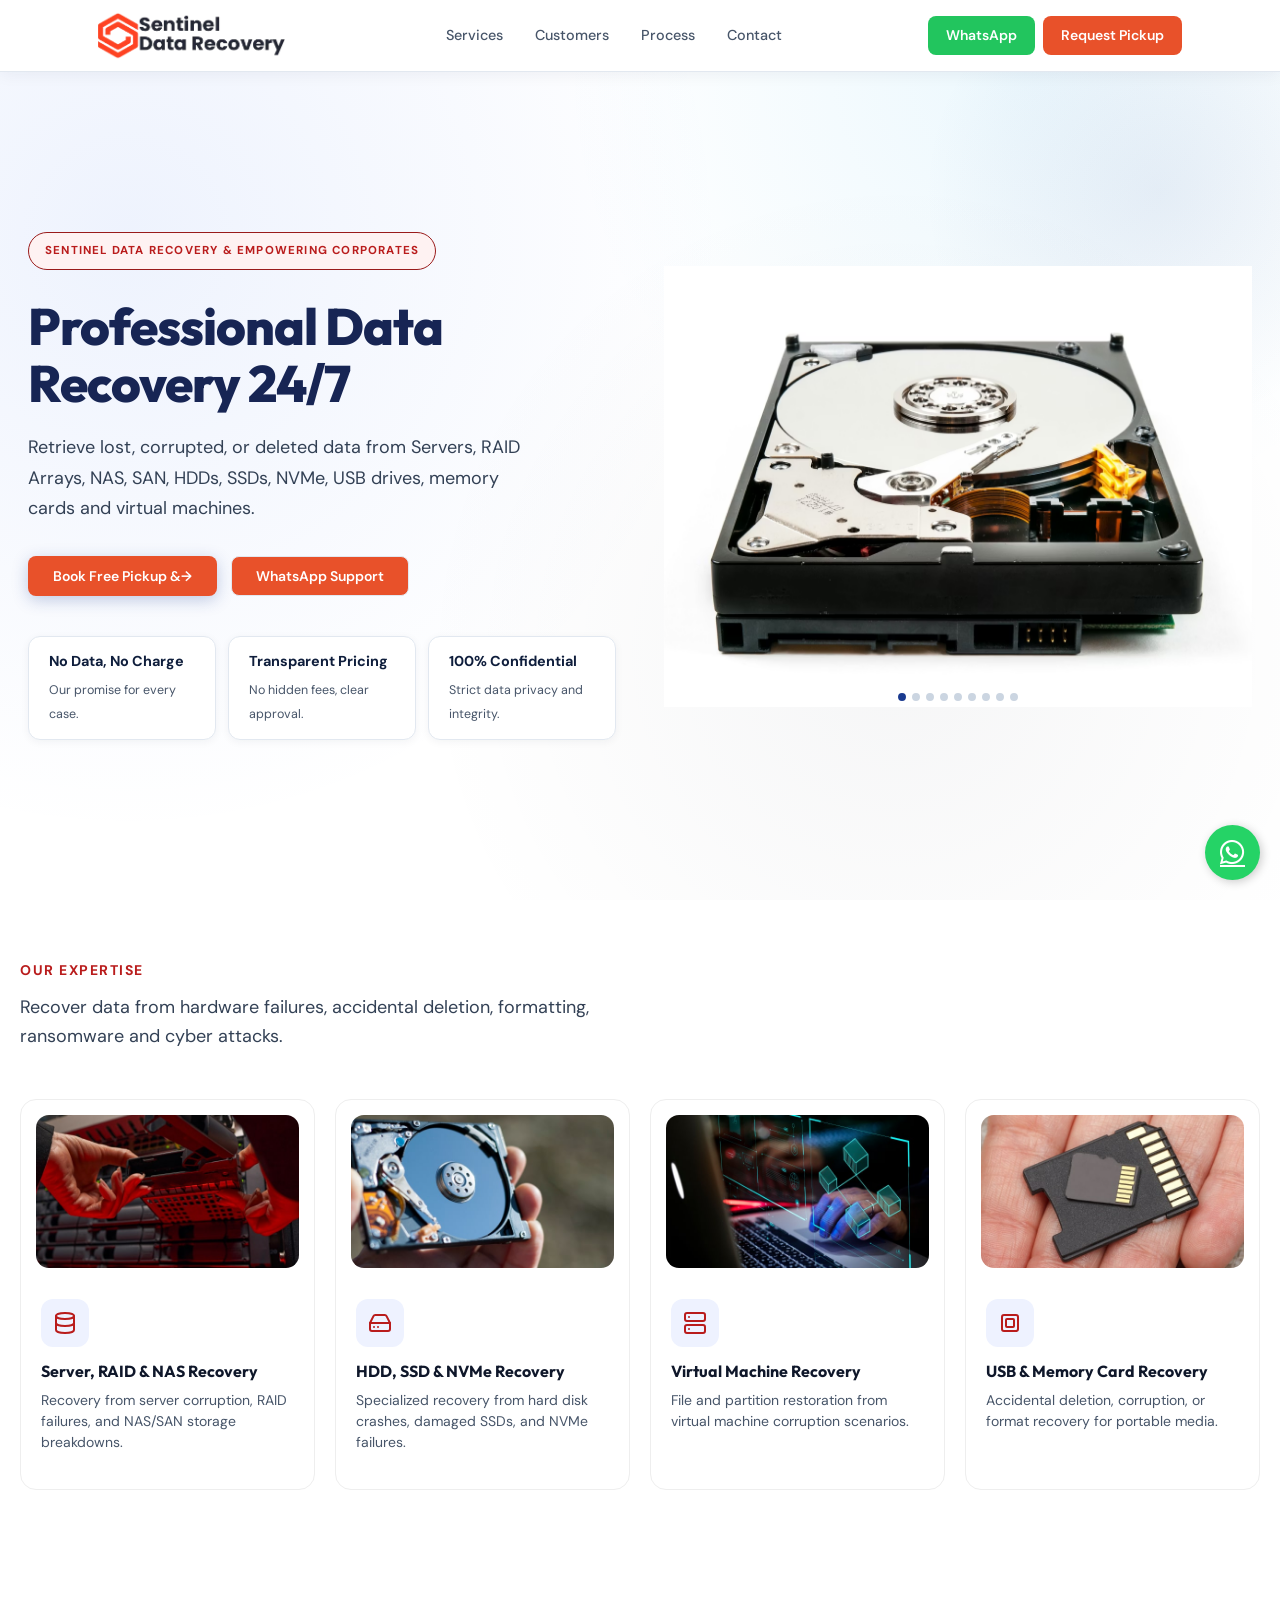
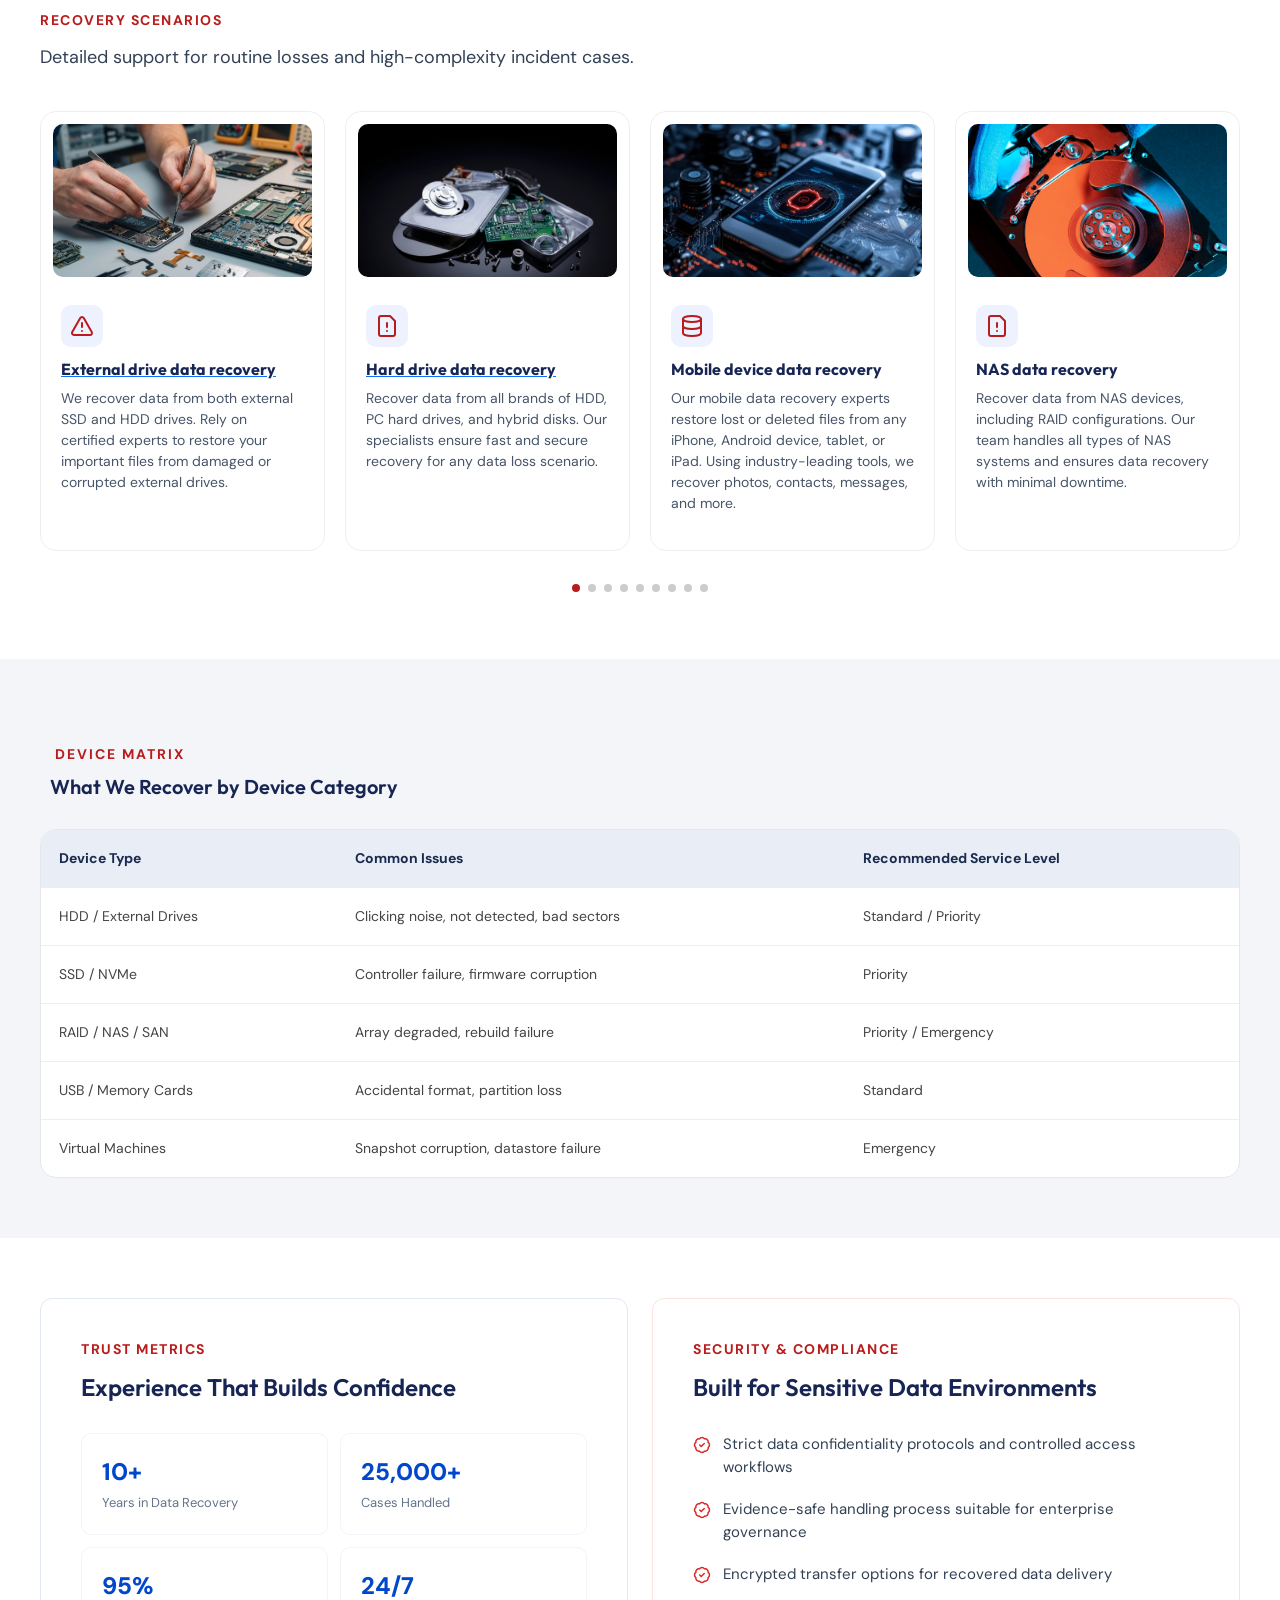
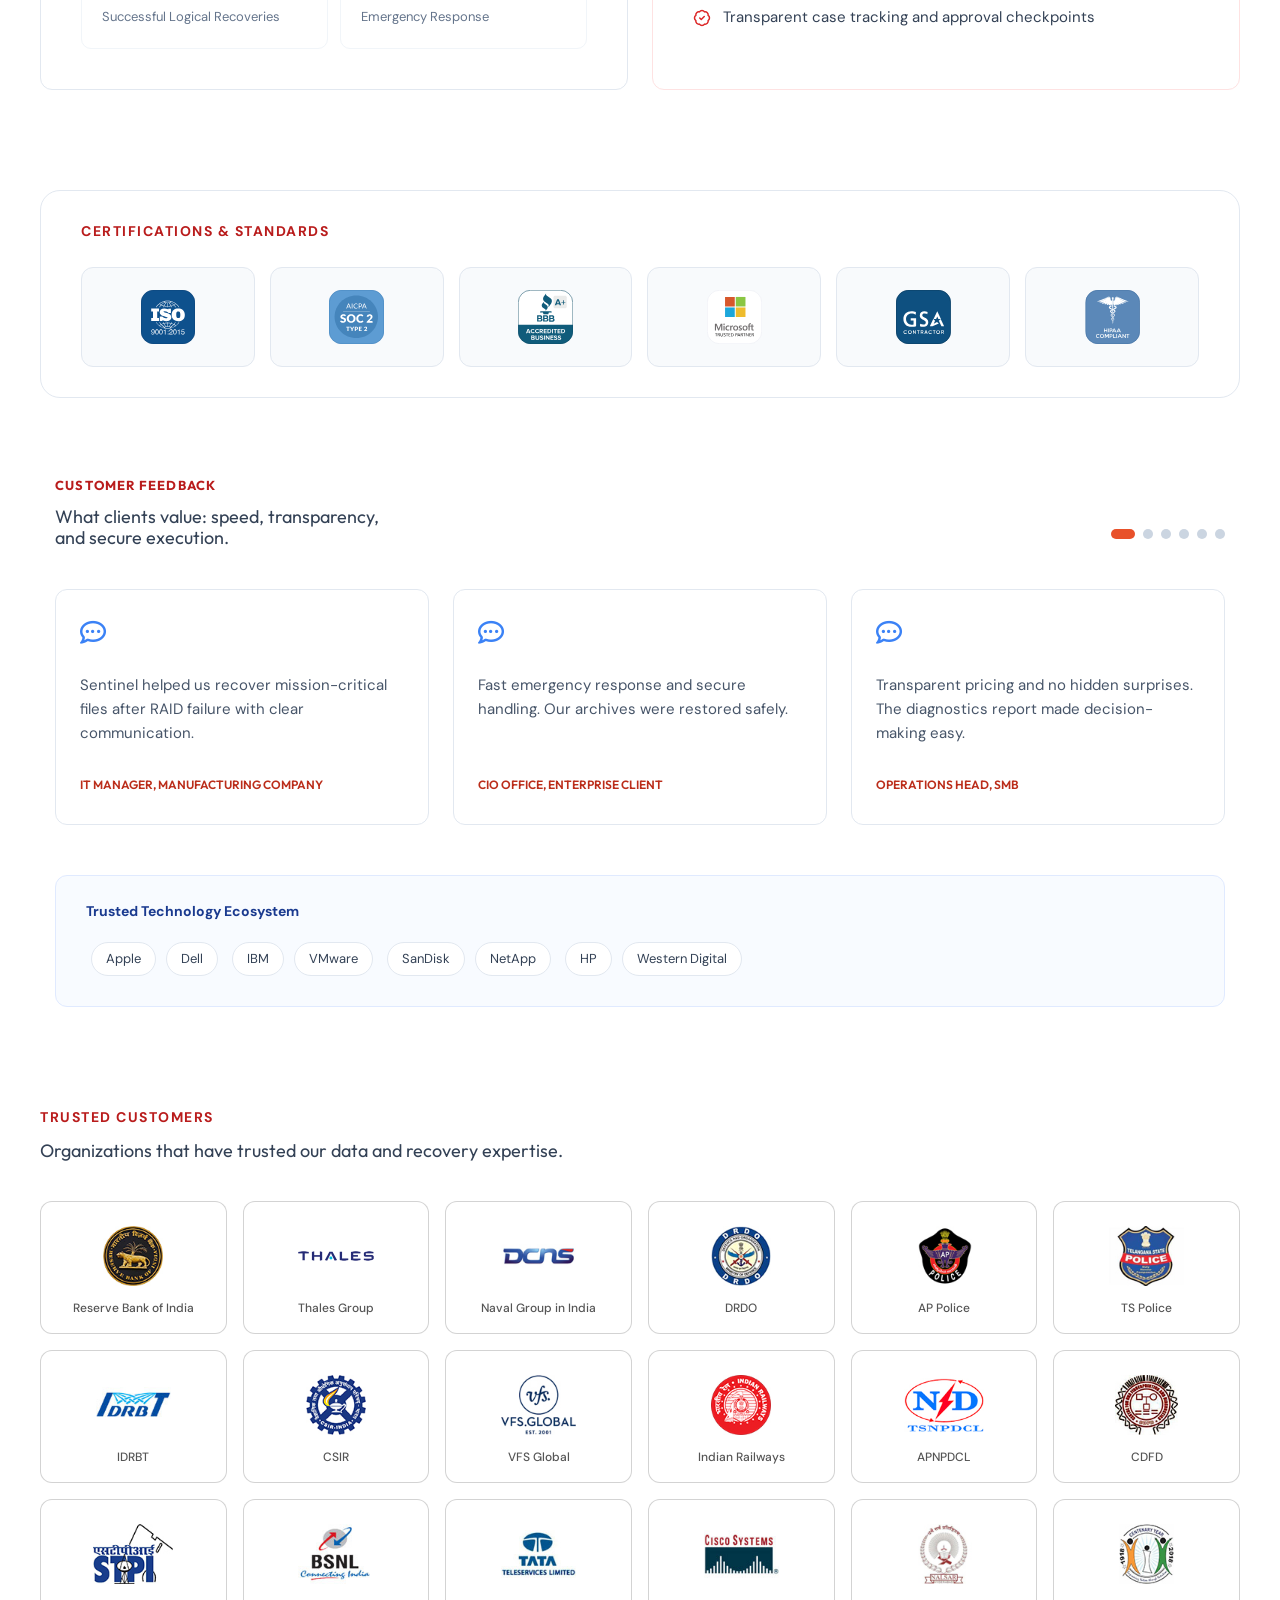
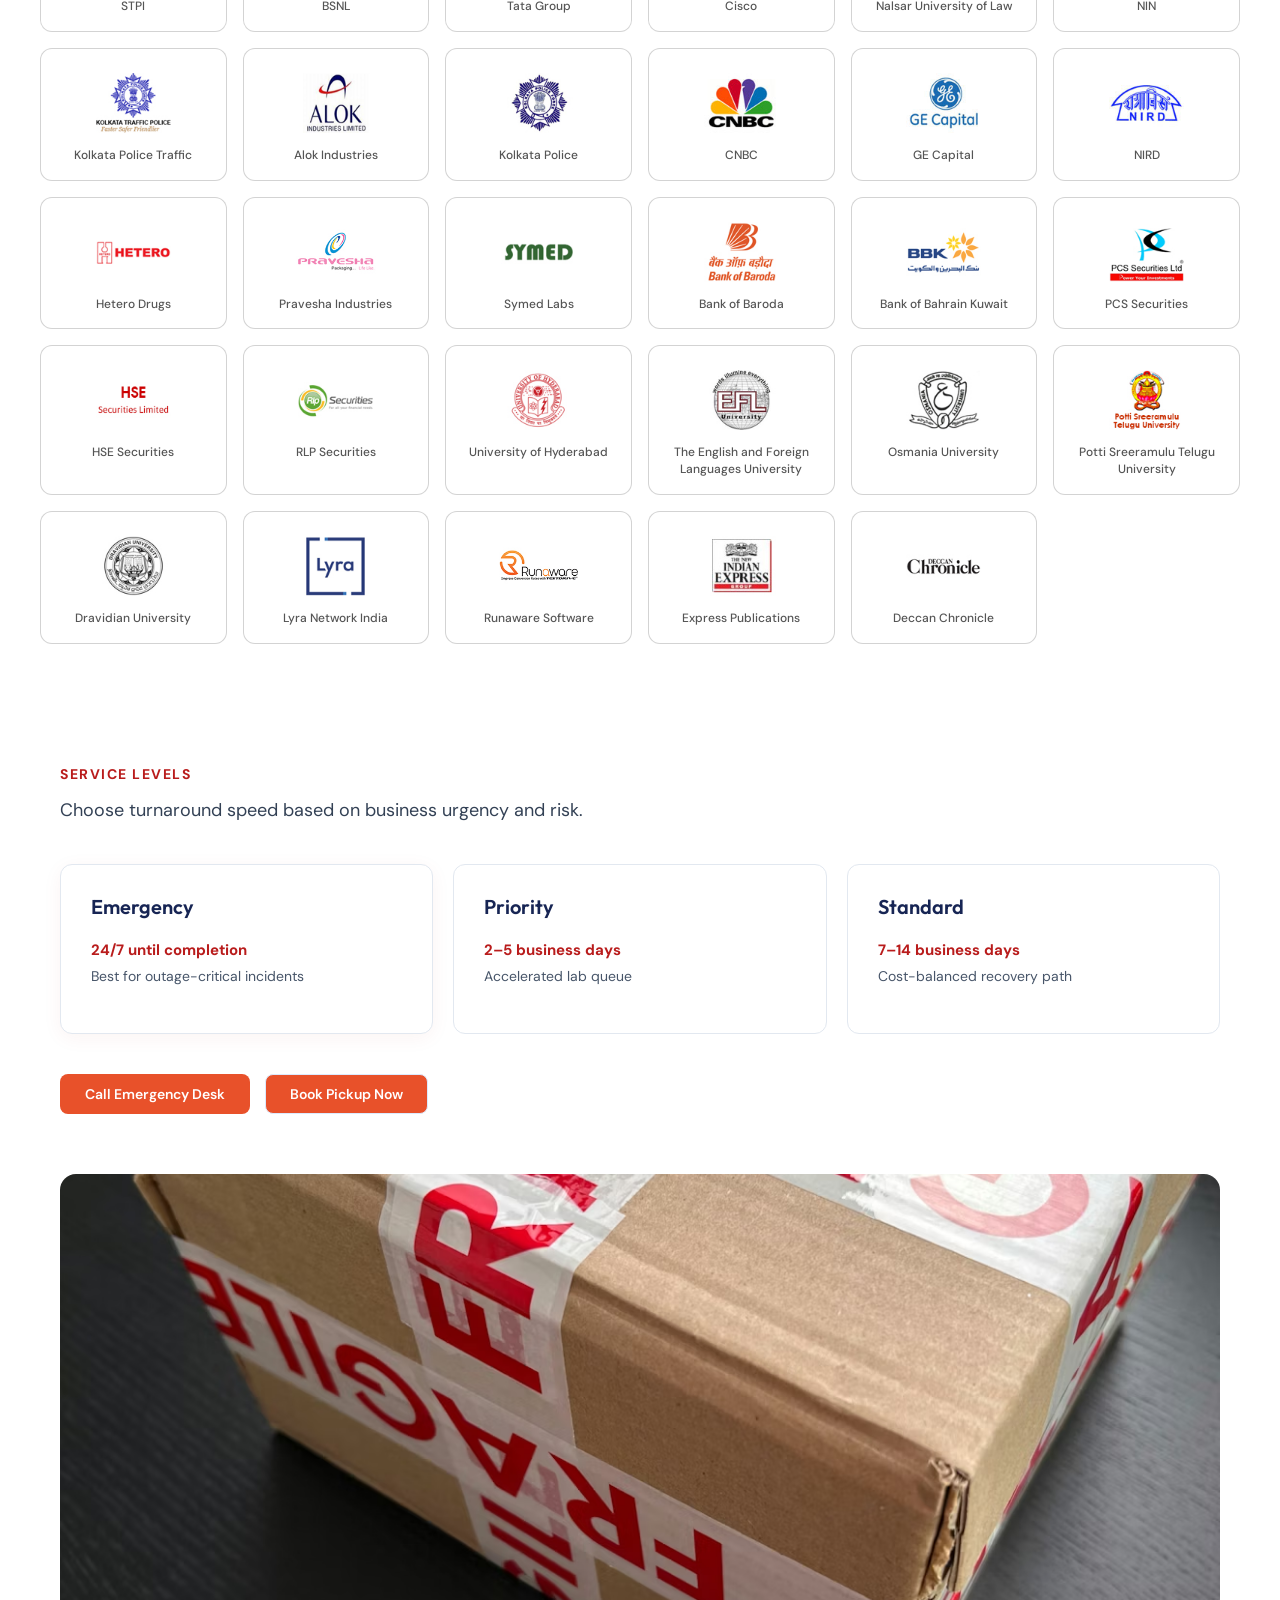
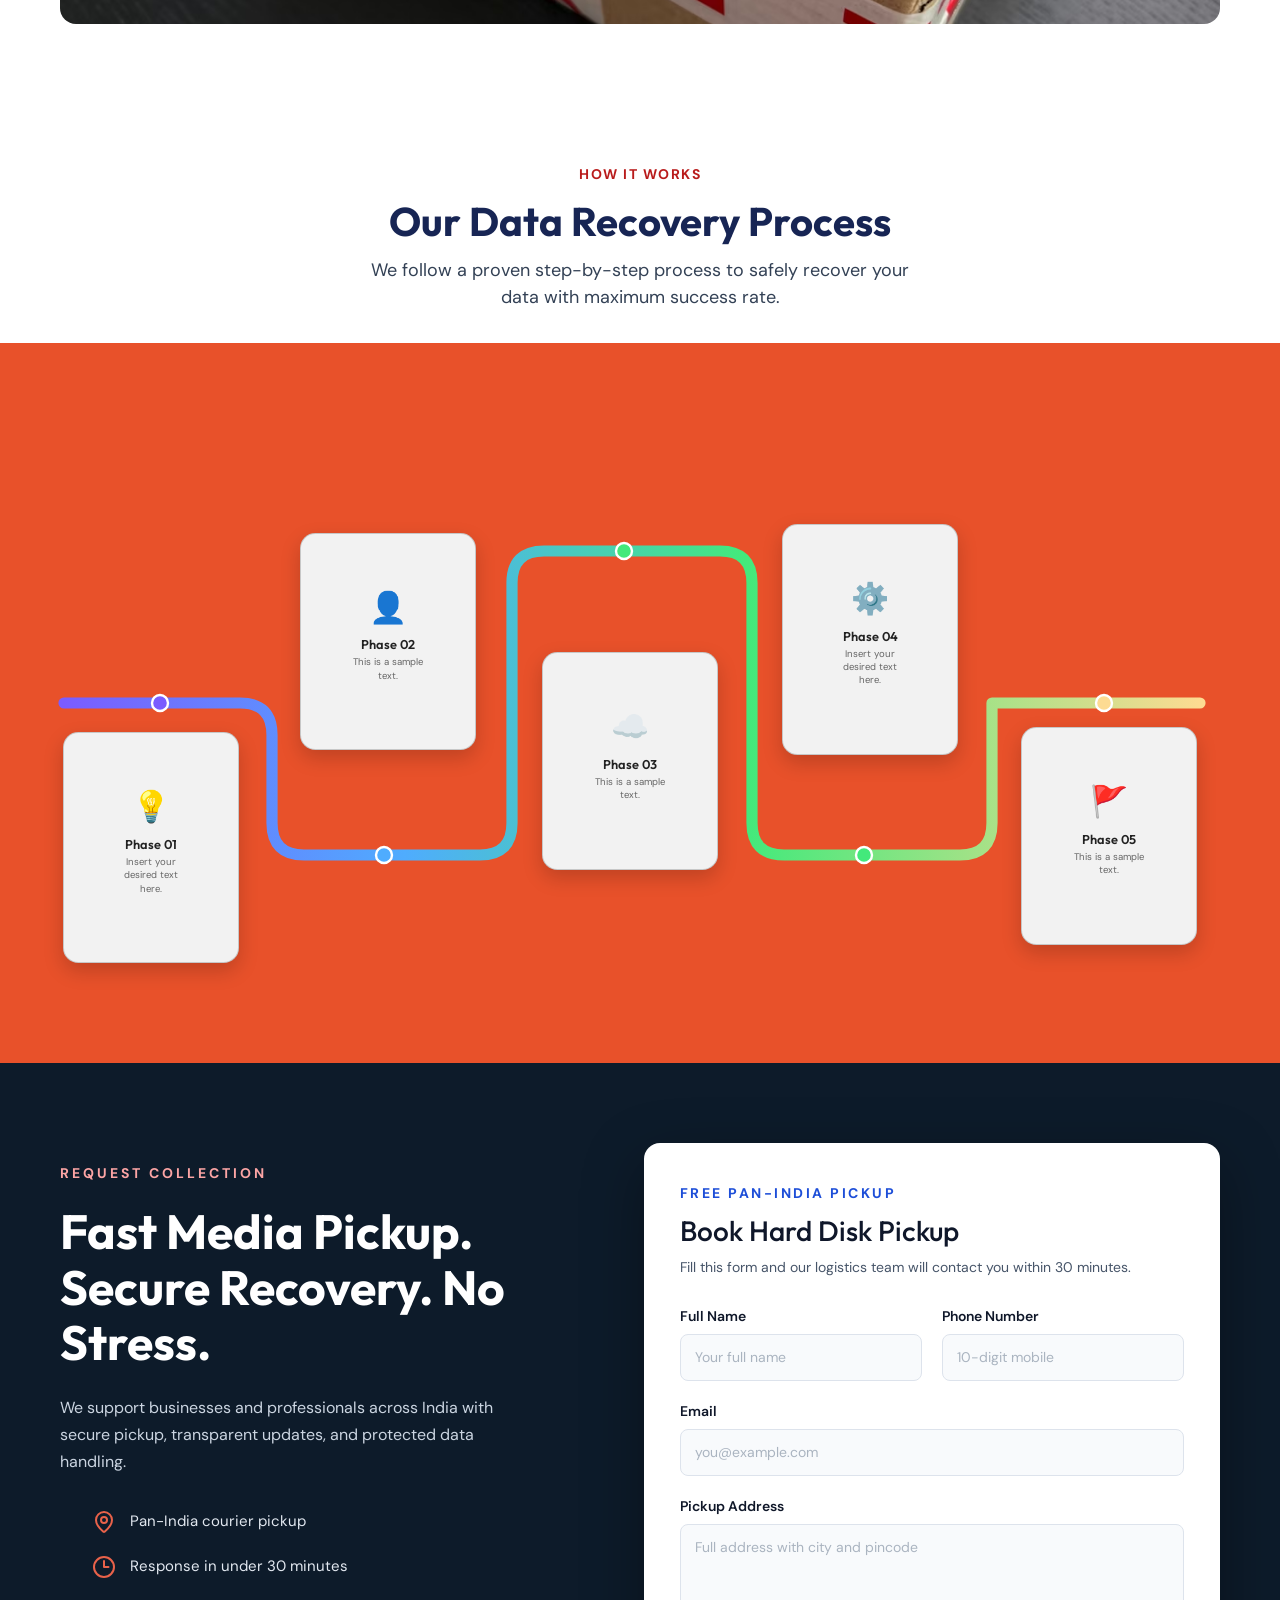
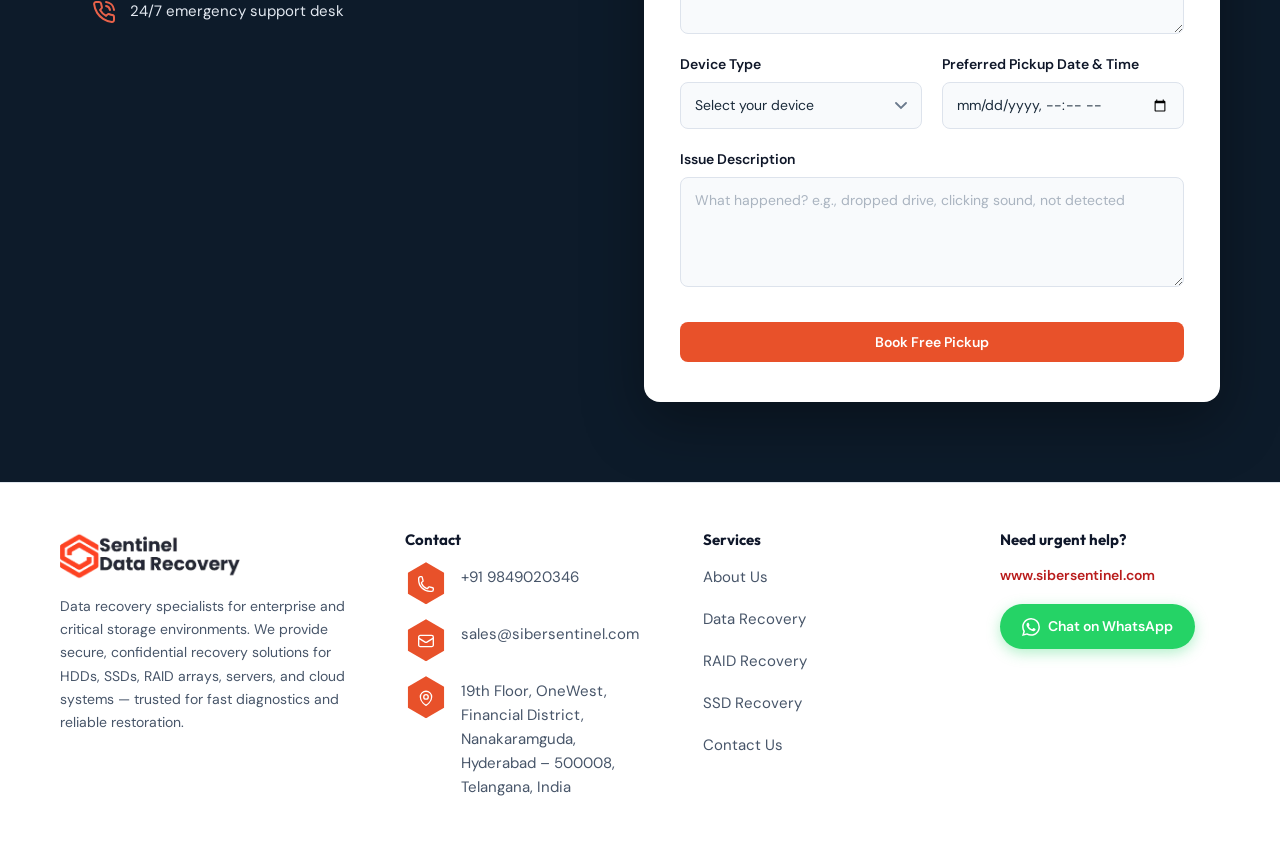
==== commit 83720c31: "service page added" ====
--- a/index.html
+++ b/index.html
@@ -5,6 +5,9 @@
   <meta charset="UTF-8" />
   <meta name="viewport" content="width=device-width, initial-scale=1.0" />
   <title>SiberSentinel — Enterprise Data Recovery</title>
+
+
+
 
 
   <link rel="stylesheet" href="https://cdnjs.cloudflare.com/ajax/libs/font-awesome/6.0.0/css/all.min.css">
@@ -136,6 +139,12 @@
           <button type="button" data-bs-target="#heroSlider" data-bs-slide-to="0" class="active"></button>
           <button type="button" data-bs-target="#heroSlider" data-bs-slide-to="1"></button>
           <button type="button" data-bs-target="#heroSlider" data-bs-slide-to="2"></button>
+          <button type="button" data-bs-target="#heroSlider" data-bs-slide-to="3"></button>
+          <button type="button" data-bs-target="#heroSlider" data-bs-slide-to="4"></button>
+          <button type="button" data-bs-target="#heroSlider" data-bs-slide-to="5"></button>
+          <button type="button" data-bs-target="#heroSlider" data-bs-slide-to="6"></button>
+          <button type="button" data-bs-target="#heroSlider" data-bs-slide-to="7"></button>
+          <button type="button" data-bs-target="#heroSlider" data-bs-slide-to="8"></button>
         </div>
 
         <div class="carousel-inner">
@@ -145,11 +154,36 @@
           </div>
 
           <div class="carousel-item">
-            <img src="assets/images/New Project (1).png" class="d-block w-100" alt="Slide 2">
+            <img src="assets/images/raid-data-recovery-process.webp" class="d-block w-100" alt="Slide 2">
           </div>
 
           <div class="carousel-item">
             <img src="assets/images/serv3.png" class="d-block w-100" alt="Slide 3">
+          </div>
+
+          <div class="carousel-item">
+            <img src="assets/images/hero4.png" class="d-block w-100" alt="Slide 3">
+          </div>
+
+          <div class="carousel-item">
+            <img src="assets/images/hero5.png" class="d-block w-100" alt="Slide 3">
+          </div>
+
+          <div class="carousel-item">
+            <img src="assets/images/hero55.png" class="d-block w-100" alt="Slide 3">
+          </div>
+
+          <div class="carousel-item">
+            <img src="assets/images/hero7.png" class="d-block w-100" alt="Slide 3">
+          </div>
+
+          <div class="carousel-item">
+            <img src="assets/images/hero8.png" class="d-block w-100" alt="Slide 3">
+          </div>
+
+
+          <div class="carousel-item">
+            <img src="assets/images/hero9.png" class="d-block w-100" alt="Slide 3">
           </div>
 
         </div>
@@ -290,7 +324,7 @@
                     <path d="M12 9v4"></path>
                     <path d="M12 17h.01"></path>
                   </svg></div>
-                <h3 class="ss-recovery__card-title">External drive data recovery</h3>
+               <a href="harddisk-datarecovery.html"> <h3 class="ss-recovery__card-title">External drive data recovery</h3></a>
                 <p class="ss-recovery__card-desc">We recover data from both external SSD and HDD drives. Rely on
                   certified experts to restore your important files from damaged or corrupted external drives.</p>
               </div>
@@ -316,7 +350,7 @@
                     <path d="M12 9v4"></path>
                     <path d="M12 17h.01"></path>
                   </svg></div>
-                <h3 class="ss-recovery__card-title">Hard drive data recovery</h3>
+                <a href="harddisk-datarecovery.html"><h3 class="ss-recovery__card-title">Hard drive data recovery</h3></a>
                 <p class="ss-recovery__card-desc"> Recover data from all brands of HDD, PC hard drives, and hybrid
                   disks. Our specialists ensure fast and secure recovery for any data loss scenario.
                 </p>
@@ -1170,18 +1204,16 @@
   </section> -->
   <!-- ═══════════════ /HOW IT WORKS ═══════════════ -->
 
-
-
   <!-- ═══════════════ PROCESS SECTION ═══════════════ -->
-  <section id="process-timeline-section">
-
-
-     <div class="ss-how-it-works__header">
-    <span class="ss-section-label">HOW IT WORKS</span>
-    <p class="ss-how-it-works__desc clr">
-      Secure workflow designed for enterprise reliability and traceability.
-    </p>
-  </div>
+  <!-- <section id="process-timeline-section">
+
+
+    <div class="ss-how-it-works__header">
+      <span class="ss-section-label">HOW IT WORKS</span>
+      <p class="ss-how-it-works__desc clr">
+        Secure workflow designed for enterprise reliability and traceability.
+      </p>
+    </div>
     <div class="timeline-card" id="tlcard">
       <svg class="svg-wrap" id="svg-conn" xmlns="http://www.w3.org/2000/svg"></svg>
 
@@ -1243,12 +1275,106 @@
         </div>
       </div>
     </div>
-  </section>
+  </section> -->
   <!-- process section end -->
 
-
-
-
+  <!-- DESKTOP -->
+<!-- PROCESS SECTION -->
+<section class="ss-process-section">
+
+  <!-- Section Heading -->
+  <div class="ss-container text-center ss-process-header">
+    <span class="ss-section-label">How It Works</span>
+    <h2 class="ss-process-title">Our Data Recovery Process</h2>
+    <p class="clr ss-process-subtitle">
+      We follow a proven step-by-step process to safely recover your data with maximum success rate.
+    </p>
+  </div>
+
+  <!-- DESKTOP -->
+  <div class="desktop-view">
+    <div class="canvas">
+      <svg class="tl" viewBox="0 0 1600 900" preserveAspectRatio="none" xmlns="http://www.w3.org/2000/svg">
+        <defs>
+          <linearGradient id="gr" x1="0%" y1="0%" x2="100%" y2="0%">
+            <stop offset="0%" stop-color="#7a5cff" />
+            <stop offset="30%" stop-color="#4facfe" />
+            <stop offset="60%" stop-color="#43e97b" />
+            <stop offset="100%" stop-color="#fddb92" />
+          </linearGradient>
+        </defs>
+        <path
+          d="M80 450 L300 450 Q340 450 340 490 L340 600 Q340 640 380 640 L600 640 Q640 640 640 600 L640 300 Q640 260 680 260 L900 260 Q940 260 940 300 L940 600 Q940 640 980 640 L1200 640 Q1240 640 1240 600 L1240 450 L1500 450"
+          fill="none" stroke="url(#gr)" stroke-width="14" stroke-linecap="round" stroke-linejoin="round" />
+        <circle cx="200" cy="450" r="10" fill="#7a5cff" stroke="white" stroke-width="3" />
+        <circle cx="480" cy="640" r="10" fill="#4facfe" stroke="white" stroke-width="3" />
+        <circle cx="780" cy="260" r="10" fill="#43e97b" stroke="white" stroke-width="3" />
+        <circle cx="1080" cy="640" r="10" fill="#43e97b" stroke="white" stroke-width="3" />
+        <circle cx="1380" cy="450" r="10" fill="#fddb92" stroke="white" stroke-width="3" />
+      </svg>
+      <div class="card c1">
+        <div class="ic">💡</div>
+        <h3>Phase 01</h3>
+        <p>Insert your desired text here.</p>
+      </div>
+      <div class="card c2">
+        <div class="ic">👤</div>
+        <h3>Phase 02</h3>
+        <p>This is a sample text.</p>
+      </div>
+      <div class="card c3">
+        <div class="ic">☁️</div>
+        <h3>Phase 03</h3>
+        <p>This is a sample text.</p>
+      </div>
+      <div class="card c4">
+        <div class="ic">⚙️</div>
+        <h3>Phase 04</h3>
+        <p>Insert your desired text here.</p>
+      </div>
+      <div class="card c5">
+        <div class="ic">🚩</div>
+        <h3>Phase 05</h3>
+        <p>This is a sample text.</p>
+      </div>
+    </div>
+  </div>
+
+  <!-- TABLET & MOBILE -->
+  <div class="mobile-view">
+    <div class="phase-grid">
+      <div class="grid">
+        <div class="grid-card">
+          <div class="ic">💡</div>
+          <h3>Phase 01</h3>
+          <p>Insert your desired text here.</p>
+        </div>
+        <div class="grid-card">
+          <div class="ic">👤</div>
+          <h3>Phase 02</h3>
+          <p>This is a sample text.</p>
+        </div>
+        <div class="grid-card">
+          <div class="ic">☁️</div>
+          <h3>Phase 03</h3>
+          <p>This is a sample text.</p>
+        </div>
+        <div class="grid-card">
+          <div class="ic">⚙️</div>
+          <h3>Phase 04</h3>
+          <p>Insert your desired text here.</p>
+        </div>
+        <div class="grid-card">
+          <div class="ic">🚩</div>
+          <h3>Phase 05</h3>
+          <p>This is a sample text.</p>
+        </div>
+      </div>
+    </div>
+  </div>
+
+</section>
+<!-- PROCESS SECTION END -->
 
   <!-- ═══════════════ REQUEST / PICKUP FORM ═══════════════ -->
   <section class="ss-request" id="contact">
@@ -1364,7 +1490,6 @@
   <!-- ═══════════════ FOOTER ═══════════════ -->
   <footer class="ss-footer" role="contentinfo">
     <div class="ss-footer__inner">
-
       <!-- Brand -->
       <div class="ss-footer__col ss-footer__brand">
         <div class="ss-footer__logo">
@@ -1377,6 +1502,7 @@
         </p>
       </div>
 
+      <!-- Contact -->
       <!-- Contact -->
       <div class="ss-footer__col">
         <h4 class="ss-footer__col-title">Contact</h4>
@@ -1424,6 +1550,7 @@
 
         </ul>
       </div>
+
       <div class="ss-footer__col">
         <h4 class="ss-footer__col-title">Services</h4>
         <ul class="ss-footer__contact-list">
@@ -1469,19 +1596,14 @@
     </div>
   </footer>
   <!-- ═══════════════ /FOOTER ═══════════════ -->
-
   <!-- WhatsApp Floating Icon -->
   <a href="https://wa.me/91919849020346" target="_blank" class="whatsapp-float">
     <i class="fa-brands fa-whatsapp"></i>
   </a>
-
-
   <!-- Scripts -->
   <!-- 2. Swiper JS -->
   <script src="https://cdn.jsdelivr.net/npm/swiper/swiper-bundle.min.js"></script>
 
-
-
   <!-- 3. main.js  -->
   <script src="assets/js/main.js"></script>
 </body>
--- a/assets/css/styles.css
+++ b/assets/css/styles.css
@@ -772,7 +772,7 @@
    RECOVERY SCENARIOS (SWIPER)
 ═══════════════════════════════════════════ */
 .ss-recovery {
-  background: var(--clr-white);
+  /* background: var(--clr-white); */
   padding: var(--space-2xl) var(--container-pad);
   /* ✅ updated: was padding: var(--space-2xl) 0 */
 }
@@ -2150,7 +2150,7 @@
    FOOTER
 ═══════════════════════════════════════════ */
 .ss-footer {
-  background: #f0f4f8;
+  /* background: #f0f4f8; */
   border-top: 1px solid #e0e6ed;
   padding: var(--space-xl) var(--space-2xl);
 }
@@ -2331,31 +2331,57 @@
 
 
 
+/* ══════════════════════════════════════
+   FOOTER CONTACT LIST
+══════════════════════════════════════ */
+
+.ss-footer__contact-list {
+  list-style: none;
+  padding: 0;
+  margin: 0;
+  display: flex;
+  flex-direction: column;
+  gap: 18px;
+}
+
+.ss-footer__contact-list li {
+  display: flex;
+  align-items: flex-start;
+  gap: 14px;
+}
+
+.ss-footer__contact-list a,
+.ss-footer__contact-list span:not(.ss-footer__icon) {
+  color: inherit;
+  text-decoration: none;
+  font-size: 15px;
+  line-height: 1.6;
+  transition: color var(--transition-fast);
+}
+
 .ss-footer__contact-list a:hover {
   color: var(--clr-brand);
 }
 
-/* Diamond Background */
+/* ── Hexagon Icon Shape ── */
 .ss-footer__icon {
-  width: 30px;
-  height: 30px;
+  width: 42px;
+  height: 42px;
+  min-width: 42px;
   background: var(--clr-brand);
-  transform: rotate(45deg);
   display: flex;
   align-items: center;
   justify-content: center;
-  border-radius: 10px;
   flex-shrink: 0;
-  box-shadow: 0 6px 15px rgba(0, 0, 0, 0.15);
-}
-
-/* Rotate icon back */
+  margin-top: -3px;
+  clip-path: polygon(50% 0%, 93% 25%, 93% 75%, 50% 100%, 7% 75%, 7% 25%);
+  box-shadow: 0 6px 15px rgba(232, 81, 42, 0.35);
+}
+
 .ss-footer__icon svg {
-  transform: rotate(-45deg);
   color: #ffffff;
-}
-
-
+  flex-shrink: 0;
+}
 
 /* buttons code */
 
@@ -2832,109 +2858,2624 @@
     padding-left: 25px;
   }
 }
-
-
-/* --- RESPONSIVE LOGIC --- */
-
-/* 1. TABLET VIEW (Two per row) */
-@media (max-width: 1024px) and (min-width: 601px) {
-  .svg-wrap {
+/* ══════════════════════════════════════
+   PROCESS SECTION
+══════════════════════════════════════ */
+
+.ss-process-section {
+  padding-top: var(--space-3xl);
+}
+
+/* ── Heading Block ── */
+.ss-process-header {
+  margin-bottom: var(--space-lg);
+}
+
+.ss-process-title {
+  font-family: var(--font-heading);
+  font-size: 40px;
+  font-weight: 700;
+  color: var(--clr-heading);
+  margin-bottom: var(--space-sm);
+}
+
+.ss-process-subtitle {
+  max-width: 580px;
+  margin: 0 auto;
+}
+
+/* ── DESKTOP (769px+) ── */
+.desktop-view {
+  display: block;
+}
+
+.mobile-view {
+  display: none;
+}
+
+.canvas {
+  width: 100%;
+  aspect-ratio: 16/9;
+  position: relative;
+  overflow: hidden;
+  /* background: linear-gradient(135deg, #2E1E8C 0%, #5B3FD6 50%, #38C9A7 100%); */
+  background: var(--clr-brand);
+}
+
+svg.tl {
+  position: absolute;
+  top: 0;
+  left: 0;
+  width: 100%;
+  height: 100%;
+}
+
+.card {
+  position: absolute;
+  width: 13.75%;
+  aspect-ratio: 220/260;
+  background: #F2F2F2;
+  border-radius: 1.2vw;
+  box-shadow: 0 8px 20px rgba(0, 0, 0, 0.18);
+  display: flex;
+  flex-direction: column;
+  align-items: center;
+  justify-content: center;
+  text-align: center;
+  padding: 4%;
+  z-index: 3;
+}
+
+.card .ic {
+  font-size: 2.4vw;
+}
+
+.card h3 {
+  margin: .5em 0 .2em;
+  font-weight: 600;
+  font-size: 1vw;
+  color: #222;
+}
+
+.card p {
+  font-size: .75vw;
+  color: #666;
+  line-height: 1.4;
+}
+
+.c1 { left: 4.9%;   top: 54%; }
+.c2 { left: 23.4%;  top: 26.3%; }
+.c3 { left: 42.35%; top: 42.9%; }
+.c4 { left: 61.1%;  top: 25.1%; }
+.c5 { left: 79.75%; top: 53.3%; }
+
+/* ── TABLET & MOBILE shared card styles ── */
+.phase-grid {
+  padding: 24px 16px;
+  background: linear-gradient(135deg, #2E1E8C 0%, #5B3FD6 50%, #38C9A7 100%);
+}
+
+.grid {
+  display: grid;
+  gap: 16px;
+}
+
+.grid-card {
+  background: #F2F2F2;
+  border-radius: 16px;
+  box-shadow: 0 8px 20px rgba(0, 0, 0, 0.18);
+  display: flex;
+  flex-direction: column;
+  align-items: center;
+  justify-content: center;
+  text-align: center;
+  padding: 28px 20px;
+}
+
+.grid-card .ic {
+  font-size: 2rem;
+  margin-bottom: 10px;
+}
+
+.grid-card h3 {
+  font-weight: 600;
+  font-size: 1rem;
+  color: #222;
+  margin-bottom: 6px;
+}
+
+.grid-card p {
+  font-size: 0.82rem;
+  color: #666;
+  line-height: 1.5;
+}
+
+/* ── TABLET (481px – 768px): 2 columns ── */
+@media (min-width: 481px) and (max-width: 768px) {
+  .desktop-view { display: none; }
+  .mobile-view  { display: block; }
+
+  .grid { grid-template-columns: repeat(2, 1fr); }
+
+  .grid-card:last-child:nth-child(odd) {
+    grid-column: 1 / -1;
+    max-width: 50%;
+    margin: 0 auto;
+    width: 100%;
+  }
+
+  .ss-process-title { font-size: 32px; }
+}
+
+/* ── MOBILE (≤480px): 1 column ── */
+@media (max-width: 480px) {
+  .desktop-view { display: none; }
+  .mobile-view  { display: block; }
+
+  .grid { grid-template-columns: 1fr; }
+
+  .ss-process-title { font-size: 26px; }
+
+  .ss-process-section { padding-top: var(--space-2xl); }
+}
+
+/* BREADCRUMB CODE */
+
+/* ══════════════════════════════════════
+   SERVICE HERO / BREADCRUMB
+══════════════════════════════════════ */
+/* ══════════════════════════════════════
+   BREADCRUMB SECTION
+══════════════════════════════════════ */
+
+.ss-service-hero {
+  background: var(--clr-white);
+  padding: 14px 0;
+  border-bottom: 1px solid var(--clr-border);
+}
+
+/* Breadcrumb wrapper */
+.ss-breadcrumb {
+  background: transparent;
+  margin: 0;
+  padding: 0;
+  display: flex;
+  align-items: center;
+  flex-wrap: wrap;
+}
+
+/* Separator */
+.ss-breadcrumb .breadcrumb-item + .breadcrumb-item::before {
+  content: "/";
+  color: var(--clr-text-light);
+  font-weight: 400;
+}
+
+/* Home icon + all links */
+.ss-breadcrumb .breadcrumb-item a {
+  color: var(--clr-blue);
+  text-decoration: none;
+  font-size: 15px;
+  font-weight: 500;
+  display: inline-flex;
+  align-items: center;
+  transition: color var(--transition-fast);
+}
+
+.ss-breadcrumb .breadcrumb-item a:hover {
+  color: var(--clr-blue-dark);
+  text-decoration: underline;
+}
+
+/* Active / last item */
+.ss-breadcrumb .breadcrumb-item.active {
+  color: var(--clr-text-dark);
+  font-size: 15px;
+  font-weight: 600;
+}
+
+/* Responsive */
+@media (max-width: 576px) {
+  .ss-breadcrumb .breadcrumb-item a,
+  .ss-breadcrumb .breadcrumb-item.active {
+    font-size: 13px;
+  }
+}
+
+/* Bradcrumb codez */
+
+
+
+/* ═══════════════ HDD ALT STYLE ═══════════════ */
+.ss-hdd-alt {
+  padding: var(--space-3xl) 0;
+  background: var(--clr-white);
+  position: relative;
+}
+
+/* Accent Background Shape */
+.ss-hdd-alt::before {
+  content: "";
+  position: absolute;
+  right: 0;
+  top: 0;
+  width: 40%;
+  height: 100%;
+  background: var(--clr-blue-soft);
+  z-index: 0;
+}
+
+.ss-hdd-alt .ss-container {
+  position: relative;
+  z-index: 2;
+}
+
+/* Title */
+.ss-hdd-alt-title {
+  font-size: 44px;
+  font-weight: 700;
+  color: var(--clr-heading);
+  margin-bottom: var(--space-md);
+  line-height: 1.25;
+}
+
+/* Description */
+.ss-hdd-alt-desc {
+  margin-bottom: var(--space-lg);
+  max-width: 520px;
+}
+
+/* Button */
+.ss-btn-alt {
+  background: var(--clr-brand);
+  color: var(--clr-white);
+  padding: 14px 28px;
+  border-radius: var(--radius-full);
+  font-weight: 600;
+  text-decoration: none;
+  transition: var(--transition-mid);
+  box-shadow: var(--shadow-blue);
+}
+
+.ss-btn-alt:hover {
+  background: var(--clr-blue-dark);
+  transform: translateY(-3px);
+}
+
+/* Secondary Outline Button */
+.ss-btn-outline {
+  padding: 14px 28px;
+  border-radius: var(--radius-full);
+  font-weight: 600;
+  text-decoration: none;
+  border: 2px solid var(--clr-brand);
+  color: var(--clr-brand);
+  background: transparent;
+  transition: var(--transition-mid);
+}
+
+.ss-btn-outline:hover {
+  background: var(--clr-brand);
+  color: var(--clr-white);
+  transform: translateY(-3px);
+}
+
+
+
+/* Rating */
+.ss-rating-alt {
+  background: var(--clr-bg);
+  padding: 12px 20px;
+  border-radius: var(--radius-full);
+  font-weight: 600;
+  color: var(--clr-text-dark);
+}
+
+/* Video Card */
+.ss-video-card {
+  position: relative;
+  border-radius: var(--radius-xl);
+  overflow: hidden;
+  box-shadow: var(--shadow-lg);
+  background: var(--clr-white);
+}
+
+.ss-video-card img {
+  border-radius: var(--radius-xl);
+}
+
+/* Play Button */
+.ss-video-play-alt {
+  position: absolute;
+  bottom: 20px;
+  left: 20px;
+  width: 60px;
+  height: 60px;
+  border-radius: var(--radius-full);
+  background: var(--clr-brand);
+  color: var(--clr-white);
+  border: none;
+  font-size: 22px;
+  cursor: pointer;
+  transition: var(--transition-mid);
+  box-shadow: var(--shadow-sm);
+}
+
+.ss-video-play-alt:hover {
+  transform: scale(1.1);
+  background: var(--clr-red-dark);
+}
+
+/* Modal */
+.ss-video-modal-content {
+  border-radius: var(--radius-lg);
+  overflow: hidden;
+}
+
+/* Responsive */
+@media (max-width: 992px) {
+  .ss-hdd-alt-title {
+    font-size: 34px;
+  }
+
+  .ss-hdd-alt::before {
+    width: 100%;
+    height: 35%;
+  }
+}
+
+@media (max-width: 576px) {
+  .ss-hdd-alt-title {
+    font-size: 26px;
+  }
+
+  .ss-hdd-alt {
+    padding: var(--space-2xl) 0;
+  }
+}
+
+
+
+
+
+
+
+
+/* ready to recover data */
+
+/* ══════════════════════════════════════
+   PROBLEM SECTION
+══════════════════════════════════════ */
+
+.ss-problem-section {
+  padding: var(--space-3xl) 0;
+}
+
+.ss-problem-title {
+  font-size: 40px;
+  font-weight: 700;
+  color: var(--clr-heading);
+  margin-bottom: var(--space-sm);
+}
+
+.ss-problem-subtitle {
+  max-width: 600px;
+  margin: 0 auto;
+}
+
+/* ── Card ── */
+.ss-problem-card {
+  background: var(--clr-white);
+  padding: var(--space-lg);
+  border-radius: var(--radius-lg);
+  border: 1px solid var(--clr-border);
+  transition: var(--transition-mid);
+  height: 100%;
+  cursor: pointer;
+}
+
+/* ── Card Header Row (icon + title + radio) ── */
+.ss-card-header {
+  display: flex;
+  align-items: center;
+  gap: var(--space-sm);
+  margin-bottom: var(--space-sm);
+}
+
+/* ── Icon Box ── */
+.ss-card-icon {
+  flex-shrink: 0;
+  width: 46px;
+  height: 46px;
+  background: var(--clr-blue-light);
+  border-radius: var(--radius-md);
+  display: flex;
+  align-items: center;
+  justify-content: center;
+  color: var(--clr-blue);
+  transition: background var(--transition-fast), color var(--transition-fast);
+}
+
+/* ── Title ── */
+.ss-problem-card h5 {
+  font-family: var(--font-heading);
+  font-size: 18px;
+  font-weight: 600;
+  color: var(--clr-head);
+  margin: 0;
+  flex: 1;
+  line-height: 1.3;
+}
+
+/* ── Radio Circle ── */
+.ss-card-radio {
+  flex-shrink: 0;
+  width: 20px;
+  height: 20px;
+  border-radius: 50%;
+  border: 1.5px solid var(--clr-border);
+  background: var(--clr-white);
+  margin-left: auto;
+  display: block;
+  transition: border-color var(--transition-fast), background var(--transition-fast);
+  position: relative;
+}
+
+.ss-problem-card p {
+  font-size: 15px;
+  margin: 0;
+}
+
+/* ── Hover Effect ── */
+.ss-problem-card:hover {
+  transform: translateY(-6px);
+  box-shadow: var(--shadow-md);
+  border-color: var(--clr-brand);
+}
+
+.ss-problem-card:hover .ss-card-icon {
+  background: var(--clr-blue);
+  color: var(--clr-white);
+}
+
+.ss-problem-card:hover .ss-card-radio {
+  border-color: var(--clr-brand);
+  background: var(--clr-brand);
+  box-shadow: 0 0 0 3px rgba(232, 81, 42, 0.15);
+}
+
+/* ── Responsive ── */
+@media (max-width: 992px) {
+  .ss-problem-title {
+    font-size: 32px;
+  }
+}
+
+@media (max-width: 576px) {
+  .ss-problem-title {
+    font-size: 24px;
+  }
+
+  .ss-problem-section {
+    padding: var(--space-2xl) 0;
+  }
+}
+
+
+
+/* certificate section  */
+/* ========================================
+   SECURITY & CERTIFICATIONS SECTION
+======================================== */
+/* ═══════════════════════════════════════════
+   CERTIFICATIONS SECTION
+═══════════════════════════════════════════ */
+.cert-section {
+  background: var(--clr-white);
+  padding: var(--space-2xl) var(--container-pad);
+}
+
+.cert-inner {
+  max-width: 1200px;
+  margin-inline: auto;
+  display: grid;
+  grid-template-columns: 1fr 1fr;
+  gap: var(--space-2xl);
+  align-items: center;
+}
+
+.cert-title {
+  font-family: var(--font-heading);
+  font-size: clamp(1.6rem, 3vw, 2.4rem);
+  font-weight: 700;
+  color: var(--clr-heading);
+  line-height: 1.2;
+  margin-bottom: var(--space-md);
+}
+
+.cert-title span {
+  color: var(--clr-brand);
+}
+
+.cert-desc {
+  font-size: 15px;
+  color: var(--clr-text-light);
+  line-height: 1.75;
+  margin-bottom: var(--space-lg);
+  max-width: 480px;
+}
+
+.cert-stats {
+  display: grid;
+  grid-template-columns: 1fr 1fr;
+  gap: var(--space-sm);
+  margin-bottom: var(--space-lg);
+}
+
+.cert-stat {
+  background: var(--clr-bg-light);
+  border: 1px solid var(--clr-border);
+  border-radius: var(--radius-md);
+  padding: var(--space-md);
+}
+
+.cert-stat__num {
+  font-family: var(--font-heading);
+  font-size: 1.6rem;
+  font-weight: 800;
+  color: var(--clr-heading);
+  line-height: 1;
+  margin-bottom: 4px;
+}
+
+.cert-stat__num span {
+  color: var(--clr-brand);
+}
+
+.cert-stat__label {
+  font-size: 12px;
+  color: var(--clr-text-muted);
+  font-weight: 500;
+}
+
+.cert-right__heading {
+  font-size: 13px;
+  font-weight: 700;
+  letter-spacing: 1.5px;
+  text-transform: uppercase;
+  color: var(--clr-text-muted);
+  margin-bottom: var(--space-md);
+}
+
+.cert-badges {
+  display: grid;
+  grid-template-columns: repeat(3, 1fr);
+  gap: var(--space-sm);
+  margin-bottom: var(--space-sm);
+}
+
+.cert-badge {
+  background: var(--clr-bg-light);
+  border: 1px solid var(--clr-border);
+  border-radius: var(--radius-lg);
+  padding: 22px 12px;
+  display: flex;
+  flex-direction: column;
+  align-items: center;
+  gap: var(--space-xs);
+  transition: transform var(--transition-fast), box-shadow var(--transition-fast), border-color var(--transition-fast);
+}
+
+.cert-badge:hover {
+  transform: translateY(-4px);
+  box-shadow: var(--shadow-sm);
+  border-color: var(--clr-blue);
+}
+
+.cert-badge__icon {
+  width: 48px;
+  height: 48px;
+  border-radius: var(--radius-md);
+  display: flex;
+  align-items: center;
+  justify-content: center;
+}
+
+.cert-badge__icon--blue {
+  background: var(--clr-blue);
+}
+
+.cert-badge__icon--sky {
+  background: #0ea5e9;
+}
+
+.cert-badge__icon--brand {
+  background: var(--clr-brand);
+}
+
+.cert-badge__icon--green {
+  background: var(--clr-green-dark);
+}
+
+.cert-badge__icon--navy {
+  background: var(--clr-navy);
+}
+
+.cert-badge__icon--teal {
+  background: #0f6e56;
+}
+
+.cert-badge__name {
+  font-size: 12px;
+  font-weight: 700;
+  color: var(--clr-heading);
+  text-align: center;
+  line-height: 1.3;
+}
+
+.cert-badge__sub {
+  font-size: 11px;
+  color: var(--clr-text-muted);
+  text-align: center;
+  font-weight: 500;
+}
+
+.cert-note {
+  background: var(--clr-blue-light);
+  border: 1px solid var(--clr-border);
+  border-radius: var(--radius-md);
+  padding: var(--space-sm) var(--space-md);
+  display: flex;
+  align-items: center;
+  gap: var(--space-sm);
+}
+
+.cert-note__dot {
+  width: 10px;
+  height: 10px;
+  border-radius: 50%;
+  background: var(--clr-green);
+  flex-shrink: 0;
+}
+
+.cert-note__text {
+  font-size: 13px;
+  color: var(--clr-blue-dark);
+  font-weight: 500;
+}
+
+/* Tablet */
+@media (max-width: 900px) {
+  .cert-inner {
+    grid-template-columns: 1fr;
+    gap: var(--space-lg);
+  }
+
+  .cert-desc {
+    max-width: 100%;
+  }
+}
+
+/* Mobile */
+@media (max-width: 500px) {
+  .cert-section {
+    padding: var(--space-xl) var(--container-pad);
+  }
+
+  .cert-stats {
+    grid-template-columns: 1fr 1fr;
+  }
+
+  .cert-badges {
+    grid-template-columns: repeat(2, 1fr);
+  }
+
+  .cert-title {
+    font-size: 1.5rem;
+  }
+}
+
+
+
+
+/* ═══════════════════════════════════════════
+   REVIEWS / VIDEO CAROUSEL SECTION
+═══════════════════════════════════════════ */
+.ss-reviews {
+  padding: var(--space-2xl) var(--container-pad);
+  background: var(--clr-white);
+}
+
+.ss-reviews__inner {
+  max-width: 1200px;
+  margin-inline: auto;
+}
+
+.ss-reviews__title {
+  font-family: var(--font-heading);
+  font-size: clamp(1.5rem, 3vw, 2.2rem);
+  font-weight: 700;
+  color: var(--clr-heading);
+  text-align: center;
+  line-height: 1.3;
+  margin-bottom: var(--space-xl);
+}
+
+/* ── Carousel wrap ── */
+.ss-reviews__carousel-wrap {
+  position: relative;
+  display: flex;
+  align-items: center;
+  gap: 16px;
+}
+
+.ss-reviews__viewport {
+  overflow: hidden;
+  width: 100%;
+  border-radius: var(--radius-lg);
+}
+
+.ss-reviews__track {
+  display: flex;
+  gap: 24px;
+  transition: transform 0.45s cubic-bezier(0.4, 0, 0.2, 1);
+  will-change: transform;
+}
+
+/* ── Arrows ── */
+.ss-reviews__arrow {
+  flex-shrink: 0;
+  width: 44px;
+  height: 44px;
+  border-radius: 50%;
+  border: 1.5px solid var(--clr-border);
+  background: var(--clr-white);
+  color: var(--clr-text-dark);
+  display: flex;
+  align-items: center;
+  justify-content: center;
+  cursor: pointer;
+  transition: background var(--transition-fast), border-color var(--transition-fast), transform 0.15s;
+  box-shadow: var(--shadow-xs);
+  z-index: 2;
+}
+
+.ss-reviews__arrow:hover {
+  background: var(--clr-brand);
+  border-color: var(--clr-brand);
+  color: var(--clr-white);
+  transform: scale(1.08);
+}
+
+.ss-reviews__arrow:disabled {
+  opacity: 0.35;
+  pointer-events: none;
+}
+
+/* ── Cards ── */
+.ss-review-card {
+  flex: 0 0 calc(33.333% - 16px);
+  background: var(--clr-white);
+  border: 1px solid var(--clr-border);
+  border-radius: var(--radius-lg);
+  overflow: hidden;
+  cursor: pointer;
+  transition: transform var(--transition-slow), box-shadow var(--transition-slow);
+}
+
+.ss-review-card:hover {
+  transform: translateY(-5px);
+  box-shadow: var(--shadow-md);
+}
+
+.ss-review-card__thumb {
+  position: relative;
+  width: 100%;
+  aspect-ratio: 16/10;
+  overflow: hidden;
+  background: var(--clr-bg);
+}
+
+.ss-review-card__thumb img {
+  width: 100%;
+  height: 100%;
+  object-fit: cover;
+  display: block;
+  transition: transform 0.4s ease;
+}
+
+.ss-review-card:hover .ss-review-card__thumb img {
+  transform: scale(1.04);
+}
+
+.ss-review-card__play {
+  position: absolute;
+  inset: 0;
+  display: flex;
+  align-items: center;
+  justify-content: center;
+  background: rgba(0, 0, 0, 0.28);
+  transition: background var(--transition-fast);
+}
+
+.ss-review-card:hover .ss-review-card__play {
+  background: rgba(0, 0, 0, 0.45);
+}
+
+.ss-review-card__play div {
+  width: 52px;
+  height: 52px;
+  border-radius: 50%;
+  background: var(--clr-brand);
+  display: flex;
+  align-items: center;
+  justify-content: center;
+  box-shadow: 0 4px 16px rgba(232, 81, 42, 0.45);
+  transition: transform 0.2s;
+}
+
+.ss-review-card:hover .ss-review-card__play div {
+  transform: scale(1.1);
+}
+
+.ss-review-card__body {
+  padding: 18px 20px 20px;
+}
+
+.ss-review-card__tag {
+  font-size: 11px;
+  font-weight: 700;
+  letter-spacing: 1.2px;
+  text-transform: uppercase;
+  color: var(--clr-brand);
+  margin-bottom: 8px;
+}
+
+.ss-review-card__title {
+  font-family: var(--font-heading);
+  font-size: 15px;
+  font-weight: 600;
+  color: var(--clr-heading);
+  line-height: 1.45;
+}
+
+/* ── Dots ── */
+.ss-reviews__dots {
+  display: flex;
+  justify-content: center;
+  gap: 8px;
+  margin-top: var(--space-md);
+}
+
+.ss-reviews__dot {
+  width: 8px;
+  height: 8px;
+  border-radius: 50%;
+  background: var(--clr-border);
+  border: none;
+  cursor: pointer;
+  transition: background var(--transition-fast), width var(--transition-fast);
+  padding: 0;
+}
+
+.ss-reviews__dot.active {
+  background: var(--clr-brand);
+  width: 24px;
+  border-radius: 4px;
+}
+
+/* ── Video Modal ── */
+.ss-video-modal {
+  display: none;
+  position: fixed;
+  inset: 0;
+  z-index: 9999;
+  align-items: center;
+  justify-content: center;
+}
+
+.ss-video-modal.open {
+  display: flex;
+}
+
+.ss-video-modal__backdrop {
+  position: absolute;
+  inset: 0;
+  background: rgba(10, 15, 30, 0.82);
+  backdrop-filter: blur(4px);
+}
+
+.ss-video-modal__box {
+  position: relative;
+  z-index: 1;
+  width: 90%;
+  max-width: 860px;
+  background: #000;
+  border-radius: var(--radius-xl);
+  overflow: hidden;
+  box-shadow: var(--shadow-lg);
+  animation: modalIn 0.3s ease;
+}
+
+@keyframes modalIn {
+  from {
+    opacity: 0;
+    transform: scale(0.93);
+  }
+
+  to {
+    opacity: 1;
+    transform: scale(1);
+  }
+}
+
+.ss-video-modal__close {
+  position: absolute;
+  top: 12px;
+  right: 12px;
+  z-index: 2;
+  width: 36px;
+  height: 36px;
+  border-radius: 50%;
+  border: none;
+  background: rgba(255, 255, 255, 0.15);
+  color: #fff;
+  display: flex;
+  align-items: center;
+  justify-content: center;
+  cursor: pointer;
+  transition: background var(--transition-fast);
+}
+
+.ss-video-modal__close:hover {
+  background: var(--clr-brand);
+}
+
+.ss-video-modal__frame-wrap {
+  position: relative;
+  width: 100%;
+  aspect-ratio: 16/9;
+}
+
+.ss-video-modal__frame-wrap iframe {
+  position: absolute;
+  inset: 0;
+  width: 100%;
+  height: 100%;
+}
+
+/* ── Responsive ── */
+@media (max-width: 900px) {
+  .ss-review-card {
+    flex: 0 0 calc(50% - 12px);
+  }
+}
+
+@media (max-width: 580px) {
+  .ss-reviews__arrow {
     display: none;
-    /* SVG lines usually break in 2-column grids, so we hide them */
-  }
-
-  .grid {
-    grid-template-columns: repeat(2, 1fr);
-    /* Two icons per row */
-    gap: 30px;
-  }
-
-  .timeline-card {
-    padding: 60px 40px;
-    min-height: auto;
-  }
-
-  .step {
-    border-left: 2px solid #eee;
-    /* Use a side-line instead of the S-curve */
-    padding: 20px 0 20px 25px;
-  }
-}
-
-/* 2. MOBILE VIEW (One per row) */
-@media (max-width: 600px) {
-  .svg-wrap {
+  }
+
+  .ss-review-card {
+    flex: 0 0 calc(100% - 0px);
+  }
+
+  .ss-reviews__title br {
     display: none;
   }
-
-  .grid {
+}
+
+
+
+
+/* CTA SECTION */
+/* ═══════════════════════════════════════════
+   CTA BANNER SECTION
+═══════════════════════════════════════════ */
+/* ═══════════════════════════════════════════
+   CTA BANNER SECTION
+═══════════════════════════════════════════ */
+.ss-cta-banner {
+  padding: var(--space-2xl) var(--container-pad);
+  /* background: var(--clr-bg); */
+}
+
+.ss-cta-banner__inner {
+  max-width: 1200px;
+  margin-inline: auto;
+  background: var(--clr-navy);
+  border-radius: var(--radius-xl);
+  padding: 56px 60px;
+  display: grid;
+  grid-template-columns: 1fr auto;
+  align-items: center;
+  gap: var(--space-xl);
+  position: relative;
+  overflow: hidden;
+}
+
+.ss-cta-banner__inner::before {
+  content: '';
+  position: absolute;
+  top: -80px;
+  right: -80px;
+  width: 320px;
+  height: 320px;
+  border-radius: 50%;
+  background: rgba(232, 81, 42, 0.15);
+  pointer-events: none;
+}
+
+.ss-cta-banner__inner::after {
+  content: '';
+  position: absolute;
+  bottom: -60px;
+  left: 30%;
+  width: 200px;
+  height: 200px;
+  border-radius: 50%;
+  background: rgba(26, 58, 143, 0.22);
+  pointer-events: none;
+}
+
+.ss-cta-banner__tag {
+  display: inline-flex;
+  align-items: center;
+  gap: 8px;
+  font-size: 11px;
+  font-weight: 700;
+  letter-spacing: 2px;
+  text-transform: uppercase;
+  color: #fca5a5;
+  margin-bottom: var(--space-md);
+}
+
+.ss-cta-banner__dot {
+  width: 7px;
+  height: 7px;
+  border-radius: 50%;
+  background: var(--clr-brand);
+  display: inline-block;
+  flex-shrink: 0;
+}
+
+.ss-cta-banner__title {
+  font-family: var(--font-heading);
+  font-size: clamp(1.5rem, 3vw, 2.2rem);
+  font-weight: 700;
+  color: var(--clr-white);
+  line-height: 1.25;
+  margin-bottom: var(--space-sm);
+}
+
+.ss-cta-banner__title em {
+  font-style: normal;
+  color: var(--clr-brand);
+}
+
+.ss-cta-banner__desc {
+  font-size: 15px;
+  color: var(--clr-white);
+  line-height: 1.7;
+  max-width: 520px;
+}
+
+.ss-cta-banner__trust {
+  display: flex;
+  align-items: center;
+  gap: var(--space-md);
+  margin-top: var(--space-md);
+  flex-wrap: wrap;
+}
+
+.ss-cta-banner__trust-item {
+  display: flex;
+  align-items: center;
+  gap: 7px;
+  font-size: 13px;
+  color: var(--clr-white);
+  font-weight: 500;
+}
+
+.ss-cta-banner__trust-item svg {
+  color: var(--clr-green);
+  flex-shrink: 0;
+}
+
+.ss-cta-banner__right {
+  display: flex;
+  flex-direction: column;
+  gap: var(--space-sm);
+  min-width: 200px;
+  position: relative;
+  z-index: 1;
+}
+
+.ss-cta-banner__btn {
+  display: inline-flex;
+  align-items: center;
+  justify-content: center;
+  gap: 9px;
+  white-space: nowrap;
+}
+
+.ss-cta-banner__btn-ghost {
+  display: inline-flex;
+  align-items: center;
+  justify-content: center;
+  gap: 9px;
+  background: transparent;
+  color: var(--clr-white);
+  font-size: 15px;
+  font-weight: 600;
+  padding: 14px 28px;
+  border-radius: var(--radius-md);
+  border: 1.5px solid rgba(255, 255, 255, 0.2);
+  cursor: pointer;
+  text-decoration: none;
+  white-space: nowrap;
+  transition: background var(--transition-fast), border-color var(--transition-fast), transform 0.15s;
+  font-family: var(--font-body);
+}
+
+.ss-cta-banner__btn-ghost:hover {
+  background: rgba(255, 255, 255, 0.08);
+  border-color: rgba(255, 255, 255, 0.4);
+  color: var(--clr-white);
+  transform: translateY(-2px);
+}
+
+/* Tablet */
+@media (max-width: 900px) {
+  .ss-cta-banner__inner {
     grid-template-columns: 1fr;
-    /* One icon per row */
-    gap: 20px;
-  }
-
-  .timeline-card {
-    padding: 40px 20px;
-  }
-
-  .step {
-    border-left: 2px solid #eee;
-    padding: 15px 0 15px 20px;
-  }
-}
-
-/* SECTION SPACING */
-#process-timeline-section {
-  padding: 80px 60px;
-}
-
-/* HEADER ALIGNMENT */
-.ss-how-it-works__header {
-  max-width: 600px;
-  margin-left: 100px;   /* move slightly right on desktop */
-  margin-bottom: 60px;
-}
-
-/* TEXT STYLING */
-.ss-section-label {
-  display: inline-block;
+    padding: 44px 36px;
+    text-align: center;
+    gap: var(--space-lg);
+  }
+
+  .ss-cta-banner__desc {
+    margin-inline: auto;
+  }
+
+  .ss-cta-banner__right {
+    flex-direction: row;
+    flex-wrap: wrap;
+    justify-content: center;
+    min-width: 0;
+  }
+
+  .ss-cta-banner__trust {
+    justify-content: center;
+  }
+}
+
+/* Mobile */
+@media (max-width: 520px) {
+  .ss-cta-banner {
+    padding: var(--space-xl) var(--container-pad);
+  }
+
+  .ss-cta-banner__inner {
+    padding: 36px 24px;
+  }
+
+  .ss-cta-banner__right {
+    flex-direction: column;
+  }
+
+  .ss-cta-banner__btn,
+  .ss-cta-banner__btn-ghost {
+    width: 100%;
+  }
+
+  .ss-cta-banner__title br {
+    display: none;
+  }
+}
+
+/* ═══════════════════════════════════════════
+   TOUR VIDEO MODAL
+═══════════════════════════════════════════ */
+.ss-tour-modal {
+  display: none;
+  position: fixed;
+  inset: 0;
+  z-index: 99999;
+  align-items: center;
+  justify-content: center;
+}
+
+.ss-tour-modal.open {
+  display: flex;
+}
+
+.ss-tour-modal__backdrop {
+  position: absolute;
+  inset: 0;
+  background: rgba(10, 15, 30, 0.85);
+  backdrop-filter: blur(5px);
+  -webkit-backdrop-filter: blur(5px);
+}
+
+.ss-tour-modal__box {
+  position: relative;
+  z-index: 1;
+  width: 92%;
+  max-width: 900px;
+  background: #000;
+  border-radius: var(--radius-xl);
+  overflow: hidden;
+  box-shadow: var(--shadow-lg);
+  animation: tourModalIn 0.3s cubic-bezier(0.4, 0, 0.2, 1);
+}
+
+@keyframes tourModalIn {
+  from {
+    opacity: 0;
+    transform: scale(0.92) translateY(20px);
+  }
+
+  to {
+    opacity: 1;
+    transform: scale(1) translateY(0);
+  }
+}
+
+.ss-tour-modal__close {
+  position: absolute;
+  top: 14px;
+  right: 14px;
+  z-index: 2;
+  width: 38px;
+  height: 38px;
+  border-radius: 50%;
+  border: none;
+  background: rgba(255, 255, 255, 0.15);
+  color: #fff;
+  display: flex;
+  align-items: center;
+  justify-content: center;
+  cursor: pointer;
+  transition: background var(--transition-fast), transform 0.15s;
+}
+
+.ss-tour-modal__close:hover {
+  background: var(--clr-brand);
+  transform: rotate(90deg);
+}
+
+.ss-tour-modal__frame-wrap {
+  position: relative;
+  width: 100%;
+  aspect-ratio: 16 / 9;
+}
+
+.ss-tour-modal__frame-wrap iframe {
+  position: absolute;
+  inset: 0;
+  width: 100%;
+  height: 100%;
+}
+
+/* ═══════════════════════════════════════════
+   REVIEW VIDEO MODAL
+═══════════════════════════════════════════ */
+.ss-video-modal {
+  display: none;
+  position: fixed;
+  inset: 0;
+  z-index: 99999;
+  align-items: center;
+  justify-content: center;
+}
+
+.ss-video-modal.open {
+  display: flex;
+}
+
+.ss-video-modal__backdrop {
+  position: absolute;
+  inset: 0;
+  background: rgba(10, 15, 30, 0.85);
+  backdrop-filter: blur(5px);
+  -webkit-backdrop-filter: blur(5px);
+}
+
+.ss-video-modal__box {
+  position: relative;
+  z-index: 1;
+  width: 92%;
+  max-width: 900px;
+  background: #000;
+  border-radius: var(--radius-xl);
+  overflow: hidden;
+  box-shadow: var(--shadow-lg);
+  animation: tourModalIn 0.3s cubic-bezier(0.4, 0, 0.2, 1);
+}
+
+.ss-video-modal__close {
+  position: absolute;
+  top: 14px;
+  right: 14px;
+  z-index: 2;
+  width: 38px;
+  height: 38px;
+  border-radius: 50%;
+  border: none;
+  background: rgba(255, 255, 255, 0.15);
+  color: #fff;
+  display: flex;
+  align-items: center;
+  justify-content: center;
+  cursor: pointer;
+  transition: background var(--transition-fast), transform 0.15s;
+}
+
+.ss-video-modal__close:hover {
+  background: var(--clr-brand);
+  transform: rotate(90deg);
+}
+
+.ss-video-modal__frame-wrap {
+  position: relative;
+  width: 100%;
+  aspect-ratio: 16 / 9;
+}
+
+.ss-video-modal__frame-wrap iframe {
+  position: absolute;
+  inset: 0;
+  width: 100%;
+  height: 100%;
+}
+
+
+
+/* hdd recovery process section start */
+
+/* ═══════════════════════════════════════════
+   HDD PROCESS SECTION
+═══════════════════════════════════════════ */
+.ss-hdd-process {
+  padding: var(--space-2xl) var(--container-pad);
+  /* background: var(--clr-white); */
+}
+
+.ss-hdd-process__inner {
+  max-width: 1200px;
+  margin-inline: auto;
+}
+
+.ss-hdd-process__header {
+  display: grid;
+  grid-template-columns: 1fr 1fr;
+  gap: var(--space-xl);
+  align-items: end;
+  margin-bottom: var(--space-xl);
+}
+
+.ss-hdd-process__title {
+  font-family: var(--font-heading);
+  font-size: clamp(1.6rem, 3vw, 2.4rem);
+  font-weight: 700;
+  color: var(--clr-heading);
+  line-height: 1.2;
+}
+
+.ss-hdd-process__title em {
+  font-style: normal;
+  color: var(--clr-brand);
+}
+
+.ss-hdd-process__desc {
+  font-size: 15px;
+  color: var(--clr-text-light);
+  line-height: 1.75;
+  align-self: end;
+}
+
+/* Video */
+.ss-hdd-process__video-wrap {
+  position: relative;
+  width: 100%;
+  border-radius: var(--radius-xl);
+  overflow: hidden;
+  cursor: pointer;
+  background: var(--clr-navy);
+  aspect-ratio: 16 / 7;
+  margin-bottom: var(--space-xl);
+}
+
+.ss-hdd-process__video-wrap img {
+  width: 100%;
+  height: 100%;
+  object-fit: cover;
+  opacity: 0.6;
+  display: block;
+  transition: opacity var(--transition-slow);
+}
+
+.ss-hdd-process__video-wrap:hover img {
+  opacity: 0.45;
+}
+
+.ss-hdd-process__video-overlay {
+  position: absolute;
+  inset: 0;
+  display: flex;
+  align-items: center;
+  justify-content: center;
+  flex-direction: column;
+  gap: 14px;
+}
+
+.ss-hdd-process__play-btn {
+  display: inline-flex;
+  align-items: center;
+  gap: 12px;
+  background: var(--clr-brand);
+  color: var(--clr-white);
+  font-size: 15px;
+  font-weight: 700;
+  padding: 16px 32px;
+  border-radius: var(--radius-full);
+  border: none;
+  cursor: pointer;
+  font-family: var(--font-body);
+  transition: background var(--transition-fast), transform 0.15s;
+}
+
+.ss-hdd-process__play-btn:hover {
+  background: var(--hover-color);
+  transform: scale(1.04);
+}
+
+.ss-hdd-process__duration {
+  font-size: 12px;
+  color: rgba(255, 255, 255, 0.7);
+  font-weight: 500;
+  letter-spacing: 1px;
+}
+
+/* Steps */
+.ss-hdd-process__steps {
+  display: grid;
+  grid-template-columns: repeat(3, 1fr);
+  gap: var(--space-md);
+  margin-bottom: var(--space-xl);
+  position: relative;
+}
+
+.ss-hdd-process__steps::before {
+  content: '';
+  position: absolute;
+  top: 36px;
+  left: calc(16.66% + 12px);
+  right: calc(16.66% + 12px);
+  height: 2px;
+  background: repeating-linear-gradient(90deg,
+      var(--clr-border) 0,
+      var(--clr-border) 8px,
+      transparent 8px,
+      transparent 16px);
+  z-index: 0;
+}
+
+.ss-hdd-process__step {
+  background: var(--clr-white);
+  border: 1px solid var(--clr-border);
+  border-radius: var(--radius-lg);
+  padding: 28px 24px;
+  position: relative;
+  z-index: 1;
+  transition: transform var(--transition-slow), box-shadow var(--transition-slow), border-color var(--transition-slow);
+}
+
+.ss-hdd-process__step:hover {
+  transform: translateY(-5px);
+  box-shadow: var(--shadow-md);
+  border-color: var(--clr-blue);
+}
+
+.ss-hdd-process__step-top {
+  display: flex;
+  align-items: center;
+  gap: var(--space-sm);
+  margin-bottom: var(--space-md);
+}
+
+.ss-hdd-process__step-num {
+  width: 40px;
+  height: 40px;
+  border-radius: var(--radius-sm);
+  background: var(--clr-blue-light);
+  border: 1.5px solid #c7d8f8;
+  display: flex;
+  align-items: center;
+  justify-content: center;
   font-size: 13px;
+  font-weight: 800;
+  color: var(--clr-blue);
+  flex-shrink: 0;
+}
+
+.ss-hdd-process__step-icon {
+  width: 44px;
+  height: 44px;
+  border-radius: var(--radius-md);
+  background: #fff3f0;
+  border: 1.5px solid #fdd0c4;
+  display: flex;
+  align-items: center;
+  justify-content: center;
+  color: var(--clr-brand);
+  flex-shrink: 0;
+}
+
+.ss-hdd-process__step-title {
+  font-family: var(--font-heading);
+  font-size: 1rem;
+  font-weight: 700;
+  color: var(--clr-heading);
+  line-height: 1.3;
+}
+
+.ss-hdd-process__step-desc {
+  font-size: 14px;
+  color: var(--clr-text-light);
+  line-height: 1.7;
+}
+
+.ss-hdd-process__step-desc strong {
+  color: var(--clr-text-dark);
   font-weight: 600;
+}
+
+/* CTA */
+.ss-hdd-process__cta {
+  text-align: center;
+}
+
+.ss-hdd-process__cta-link {
+  display: inline-flex;
+  align-items: center;
+  gap: 9px;
+  color: var(--clr-brand);
+  font-size: 15px;
+  font-weight: 700;
+  text-decoration: none;
+  border-bottom: 2px solid transparent;
+  padding-bottom: 2px;
+  transition: border-color var(--transition-fast), gap var(--transition-fast);
+}
+
+.ss-hdd-process__cta-link:hover {
+  border-color: var(--clr-brand);
+  gap: 14px;
+}
+
+/* HDD Modal */
+.ss-hdd-modal {
+  display: none;
+  position: fixed;
+  inset: 0;
+  z-index: 99999;
+  align-items: center;
+  justify-content: center;
+}
+
+.ss-hdd-modal.open {
+  display: flex;
+}
+
+.ss-hdd-modal__backdrop {
+  position: absolute;
+  inset: 0;
+  background: rgba(10, 15, 30, 0.85);
+  backdrop-filter: blur(5px);
+  -webkit-backdrop-filter: blur(5px);
+}
+
+.ss-hdd-modal__box {
+  position: relative;
+  z-index: 1;
+  width: 92%;
+  max-width: 900px;
+  background: #000;
+  border-radius: var(--radius-xl);
+  overflow: hidden;
+  box-shadow: var(--shadow-lg);
+  animation: tourModalIn 0.3s cubic-bezier(0.4, 0, 0.2, 1);
+}
+
+.ss-hdd-modal__close {
+  position: absolute;
+  top: 14px;
+  right: 14px;
+  z-index: 2;
+  width: 38px;
+  height: 38px;
+  border-radius: 50%;
+  border: none;
+  background: rgba(255, 255, 255, 0.15);
+  color: #fff;
+  display: flex;
+  align-items: center;
+  justify-content: center;
+  cursor: pointer;
+  transition: background var(--transition-fast), transform 0.15s;
+}
+
+.ss-hdd-modal__close:hover {
+  background: var(--clr-brand);
+  transform: rotate(90deg);
+}
+
+.ss-hdd-modal__frame-wrap {
+  position: relative;
+  width: 100%;
+  aspect-ratio: 16 / 9;
+}
+
+.ss-hdd-modal__frame-wrap iframe {
+  position: absolute;
+  inset: 0;
+  width: 100%;
+  height: 100%;
+}
+
+/* Tablet */
+@media (max-width: 900px) {
+  .ss-hdd-process__header {
+    grid-template-columns: 1fr;
+    gap: var(--space-md);
+  }
+
+  .ss-hdd-process__steps {
+    grid-template-columns: 1fr 1fr;
+  }
+
+  .ss-hdd-process__steps::before {
+    display: none;
+  }
+}
+
+/* Mobile */
+@media (max-width: 560px) {
+  .ss-hdd-process {
+    padding: var(--space-xl) var(--container-pad);
+  }
+
+  .ss-hdd-process__steps {
+    grid-template-columns: 1fr;
+  }
+
+  .ss-hdd-process__video-wrap {
+    aspect-ratio: 16 / 9;
+  }
+}
+
+
+/* manufacturing section start */
+
+/* ═══════════════════════════════════════════
+   MANUFACTURERS SECTION
+═══════════════════════════════════════════ */
+.ss-mfr {
+  background: var(--clr-navy);
+  padding: var(--space-2xl) 0;
+  overflow: hidden;
+}
+
+.ss-mfr__inner {
+  max-width: 1200px;
+  margin-inline: auto;
+  padding: 0 var(--container-pad);
+  text-align: center;
+  margin-bottom: var(--space-xl);
+}
+
+.ss-mfr__title {
+  font-family: var(--font-heading);
+  font-size: clamp(1.6rem, 3vw, 2.4rem);
+  font-weight: 700;
+  color: var(--clr-white);
+  line-height: 1.2;
+  margin-bottom: var(--space-md);
+}
+
+.ss-mfr__title em {
+  font-style: normal;
+  color: var(--clr-brand);
+}
+
+.ss-mfr__desc {
+  font-size: 15px;
+  color: var(--clr-text-muted);
+  line-height: 1.75;
+  max-width: 560px;
+  margin-inline: auto;
+  margin-bottom: var(--space-lg);
+}
+
+.ss-mfr__stats {
+  display: flex;
+  justify-content: center;
+  max-width: 700px;
+  margin-inline: auto;
+  border: 1px solid rgba(255, 255, 255, .08);
+  border-radius: var(--radius-lg);
+  overflow: hidden;
+}
+
+.ss-mfr__stat {
+  flex: 1;
+  padding: 20px 16px;
+  border-right: 1px solid rgba(255, 255, 255, .08);
+  text-align: center;
+}
+
+.ss-mfr__stat:last-child {
+  border-right: none;
+}
+
+.ss-mfr__stat-num {
+  font-family: var(--font-heading);
+  font-size: 1.6rem;
+  font-weight: 800;
+  color: var(--clr-white);
+  line-height: 1;
+  margin-bottom: 4px;
+}
+
+.ss-mfr__stat-num span {
+  color: var(--clr-brand);
+}
+
+.ss-mfr__stat-label {
+  font-size: 11px;
+  color: var(--clr-text-muted);
+  font-weight: 500;
+  text-transform: uppercase;
+  letter-spacing: .8px;
+}
+
+/* Marquee tracks */
+.ss-mfr__track-wrap {
+  position: relative;
+  margin-bottom: 16px;
+}
+
+.ss-mfr__track-wrap::before,
+.ss-mfr__track-wrap::after {
+  content: '';
+  position: absolute;
+  top: 0;
+  bottom: 0;
+  width: 120px;
+  z-index: 2;
+  pointer-events: none;
+}
+
+.ss-mfr__track-wrap::before {
+  left: 0;
+  background: linear-gradient(90deg, var(--clr-navy), transparent);
+}
+
+.ss-mfr__track-wrap::after {
+  right: 0;
+  background: linear-gradient(-90deg, var(--clr-navy), transparent);
+}
+
+.ss-mfr__track {
+  display: flex;
+  gap: 16px;
+  width: max-content;
+}
+
+.ss-mfr__track--left {
+  animation: ss-marquee-left 28s linear infinite;
+}
+
+.ss-mfr__track--right {
+  animation: ss-marquee-right 22s linear infinite;
+}
+
+.ss-mfr__track-wrap:hover .ss-mfr__track {
+  animation-play-state: paused;
+}
+
+@keyframes ss-marquee-left {
+  0% {
+    transform: translateX(0);
+  }
+
+  100% {
+    transform: translateX(-50%);
+  }
+}
+
+@keyframes ss-marquee-right {
+  0% {
+    transform: translateX(-50%);
+  }
+
+  100% {
+    transform: translateX(0);
+  }
+}
+
+.ss-mfr__badge {
+  background: rgba(255, 255, 255, .05);
+  border: 1px solid rgba(255, 255, 255, .1);
+  border-radius: var(--radius-md);
+  padding: 16px 24px;
+  display: flex;
+  align-items: center;
+  gap: 10px;
+  white-space: nowrap;
+  flex-shrink: 0;
+  transition: background var(--transition-fast), border-color var(--transition-fast), transform var(--transition-fast);
+  cursor: default;
+}
+
+.ss-mfr__badge:hover {
+  background: rgba(255, 255, 255, .1);
+  border-color: rgba(232, 81, 42, .4);
+  transform: translateY(-3px);
+}
+
+.ss-mfr__dot {
+  width: 8px;
+  height: 8px;
+  border-radius: 50%;
+  flex-shrink: 0;
+}
+
+.ss-mfr__badge span {
+  font-size: 14px;
+  font-weight: 700;
+  color: #e2e8f0;
+  letter-spacing: .3px;
+}
+
+.ss-mfr__cta {
+  text-align: center;
+  margin-top: var(--space-xl);
+  padding: 0 var(--container-pad);
+  display: flex;
+  flex-direction: column;
+  align-items: center;
+  gap: var(--space-sm);
+}
+
+.ss-mfr__cta-sub {
+  font-size: 13px;
+  color: var(--clr-text-muted);
+}
+
+/* Mobile */
+@media (max-width: 560px) {
+  .ss-mfr__stats {
+    flex-wrap: wrap;
+  }
+
+  .ss-mfr__stat {
+    flex: 1 1 calc(50% - 1px);
+    border-bottom: 1px solid rgba(255, 255, 255, .08);
+  }
+}
+
+
+
+
+/* why choose us section start */
+/* ═══════════════════════════════════════════
+   WHY CHOOSE US SECTION
+═══════════════════════════════════════════ */
+.ss-why-choose {
+  /* background: var(--clr-bg); */
+  padding: var(--space-2xl) var(--container-pad);
+}
+
+.ss-wc__inner {
+  max-width: 1200px;
+  margin-inline: auto;
+}
+
+.ss-wc__top {
+  display: grid;
+  grid-template-columns: 1fr 1fr;
+  gap: var(--space-xl);
+  align-items: center;
+  margin-bottom: var(--space-xl);
+}
+
+.ss-wc__title {
+  font-family: var(--font-heading);
+  font-size: clamp(1.6rem, 3vw, 2.4rem);
+  font-weight: 700;
+  color: var(--clr-heading);
+  line-height: 1.2;
+}
+
+.ss-wc__title em {
+  font-style: normal;
+  color: var(--clr-brand);
+}
+
+.ss-wc__desc {
+  font-size: 15px;
+  color: var(--clr-text-light);
+  line-height: 1.8;
+  margin-bottom: var(--space-md);
+}
+
+.ss-wc__cta {
+  display: inline-flex;
+  align-items: center;
+  gap: 9px;
+}
+
+/* Grid */
+.ss-wc__grid {
+  display: grid;
+  grid-template-columns: repeat(3, 1fr);
+  gap: var(--space-md);
+}
+
+/* Card base */
+.ss-wc__card {
+  background: var(--clr-white);
+  border: 1px solid var(--clr-border);
+  border-radius: var(--radius-lg);
+  padding: 30px 26px;
+  display: flex;
+  flex-direction: column;
+  gap: var(--space-sm);
+  position: relative;
+  overflow: hidden;
+  transition: transform var(--transition-slow), box-shadow var(--transition-slow), border-color var(--transition-slow);
+}
+
+.ss-wc__card::before {
+  content: '';
+  position: absolute;
+  top: 0;
+  left: 0;
+  right: 0;
+  height: 3px;
+  border-radius: var(--radius-lg) var(--radius-lg) 0 0;
+  background: var(--clr-border);
+  transition: background var(--transition-slow);
+}
+
+.ss-wc__card:hover {
+  transform: translateY(-5px);
+  box-shadow: var(--shadow-md);
+  border-color: #c7d8f8;
+}
+
+.ss-wc__card:hover::before {
+  background: var(--clr-brand);
+}
+
+/* Dark accent card */
+.ss-wc__card--accent {
+  background: var(--clr-navy);
+  border-color: var(--clr-navy);
+}
+
+.ss-wc__card--accent::before {
+  background: var(--clr-brand);
+}
+
+.ss-wc__card--accent:hover {
+  border-color: var(--clr-brand);
+  box-shadow: 0 16px 40px rgba(232, 81, 42, 0.2);
+}
+
+/* Icons */
+.ss-wc__card-icon {
+  width: 52px;
+  height: 52px;
+  border-radius: var(--radius-md);
+  display: flex;
+  align-items: center;
+  justify-content: center;
+  flex-shrink: 0;
+}
+
+.ss-wc__card-icon--blue {
+  background: var(--clr-blue-light);
+  color: var(--clr-blue);
+}
+
+.ss-wc__card-icon--brand {
+  background: rgba(232, 81, 42, .1);
+  color: var(--clr-brand);
+}
+
+.ss-wc__card-icon--white {
+  background: rgba(255, 255, 255, .1);
+  color: var(--clr-white);
+}
+
+/* Tag */
+.ss-wc__card-tag {
+  display: inline-flex;
+  align-items: center;
+  font-size: 11px;
+  font-weight: 700;
   letter-spacing: 1px;
   text-transform: uppercase;
+  color: var(--clr-brand);
+  background: rgba(232, 81, 42, .08);
+  border-radius: var(--radius-sm);
+  padding: 4px 10px;
+  width: fit-content;
+}
+
+.ss-wc__card--accent .ss-wc__card-tag {
+  background: rgba(232, 81, 42, .2);
+  color: #fca5a5;
+}
+
+/* Text */
+.ss-wc__card-title {
+  font-family: var(--font-heading);
+  font-size: 1.05rem;
+  font-weight: 700;
+  color: var(--clr-heading);
+  line-height: 1.3;
+}
+
+.ss-wc__card--accent .ss-wc__card-title {
+  color: var(--clr-white);
+}
+
+.ss-wc__card-desc {
+  font-size: 14px;
+  color: var(--clr-text-light);
+  line-height: 1.7;
+  flex: 1;
+}
+
+.ss-wc__card--accent .ss-wc__card-desc {
+  color: var(--clr-text-muted);
+}
+
+/* Tablet */
+@media (max-width: 960px) {
+  .ss-wc__top {
+    grid-template-columns: 1fr;
+    gap: var(--space-md);
+  }
+
+  .ss-wc__grid {
+    grid-template-columns: 1fr 1fr;
+  }
+}
+
+/* Mobile */
+@media (max-width: 560px) {
+  .ss-why-choose {
+    padding: var(--space-xl) var(--container-pad);
+  }
+
+  .ss-wc__grid {
+    grid-template-columns: 1fr;
+  }
+}
+
+
+
+
+/* faq section start */
+/* ========================================
+   FAQ SECTION
+======================================== */
+
+.ss-faq-section {
+  padding: var(--space-3xl) 0;
+  background: var(--clr-bg-light);
+}
+
+.ss-faq-header {
+  max-width: 720px;
+  margin: 0 auto var(--space-2xl);
+}
+
+.ss-faq-title {
+  font-size: 42px;
+  font-weight: 700;
+  color: var(--clr-heading);
+  margin-bottom: var(--space-md);
+}
+
+.ss-faq-desc {
+  max-width: 600px;
+  margin: 0 auto;
+}
+
+/* ========================================
+   Accordion Styling
+======================================== */
+
+.ss-faq-accordion {
+  max-width: 900px;
+  margin: 0 auto;
+}
+
+.ss-faq-item {
+  border: none;
+  background: var(--clr-white);
+  margin-bottom: var(--space-md);
+  border-radius: var(--radius-lg);
+  box-shadow: var(--shadow-xs);
+  overflow: hidden;
+  position: relative;
+}
+
+/* Left Accent Bar */
+.ss-faq-item::before {
+  content: "";
+  position: absolute;
+  left: 0;
+  top: 0;
+  width: 6px;
+  height: 0;
+  background: var(--clr-brand);
+  transition: var(--transition-mid);
+}
+
+/* Active Accent Animation */
+.ss-faq-item .accordion-button:not(.collapsed) {
+  background: var(--clr-blue-soft);
+  color: var(--clr-heading);
+  box-shadow: none;
+}
+
+.ss-faq-item .accordion-button:not(.collapsed)+.accordion-collapse {
+  border-top: 1px solid var(--clr-border);
+}
+
+.ss-faq-item .accordion-button:not(.collapsed)::after {
+  transform: rotate(180deg);
+}
+
+.ss-faq-item .accordion-button:not(.collapsed)~.accordion-collapse,
+.ss-faq-item .accordion-button:not(.collapsed) {
+  position: relative;
+}
+
+.ss-faq-item .accordion-button:not(.collapsed)::before {
+  height: 100%;
+}
+
+/* Button */
+.ss-faq-btn {
+  font-family: var(--font-heading);
+  font-size: 18px;
+  font-weight: 600;
+  padding: 22px 24px;
+  background: var(--clr-white);
+  color: var(--clr-text-dark);
+  border: none;
+}
+
+.ss-faq-btn:focus {
+  box-shadow: none;
+}
+
+/* Body */
+.ss-faq-body {
+  padding: 20px 24px 28px;
+  font-size: 15px;
+  color: var(--clr-text-muted);
+  line-height: 1.7;
+}
+
+/* ========================================
+   Responsive
+======================================== */
+
+@media (max-width: 992px) {
+  .ss-faq-title {
+    font-size: 34px;
+  }
+}
+
+@media (max-width: 576px) {
+  .ss-faq-title {
+    font-size: 26px;
+  }
+
+  .ss-faq-btn {
+    font-size: 16px;
+    padding: 18px;
+  }
+
+  .ss-faq-body {
+    font-size: 14px;
+  }
+}
+
+/* blog section  */
+
+/* ══════════════════════════════════════
+   RELATED ARTICLES SECTION
+══════════════════════════════════════ */
+
+.ra-section {
+  font-family: var(--font-body);
+  /* background: var(--clr-bg); */
+  padding: var(--space-xl) var(--space-md);
+}
+
+.ra-container {
+  width: 100%;
+  max-width: var(--container-max);
+  margin-inline: auto;
+  padding-inline: var(--container-pad);
+}
+
+/* ── Header ── */
+.ra-header {
+  display: flex;
+  align-items: flex-end;
+  justify-content: space-between;
+  margin-bottom: var(--space-lg);
+  padding: 0 4px;
+}
+
+.ra-label {
+  font-family: var(--font-body);
+  font-size: 0.875rem;
+  font-weight: 700;
+  letter-spacing: 1.5px;
+  text-transform: uppercase;
+  color: var(--clr-brand);
+  margin-bottom: 6px;
+  display: block;
+}
+
+.ra-title {
+  font-family: var(--font-heading);
+  font-size: 2rem;
+  font-weight: 800;
+  color: var(--clr-heading);
+  line-height: 1.15;
+  margin: 0;
+}
+
+.ra-title span {
+  color: var(--clr-brand);
+}
+
+.ra-view-all {
+  font-family: var(--font-body);
+  font-size: 0.85rem;
+  font-weight: 600;
+  color: var(--clr-blue);
+  text-decoration: none;
+  border: 1.5px solid var(--clr-blue);
+  padding: 8px 18px;
+  border-radius: var(--radius-full);
+  transition: all var(--transition-fast);
+  white-space: nowrap;
+  cursor: pointer;
+}
+
+.ra-view-all:hover {
+  background: var(--clr-blue);
+  color: var(--clr-white);
+}
+
+/* ── Featured Card ── */
+.ra-featured {
+  background: var(--clr-white);
+  border-radius: var(--radius-xl);
+  overflow: hidden;
+  display: grid;
+  grid-template-columns: 1.1fr 1fr;
+  margin-bottom: var(--space-md);
+  box-shadow: var(--shadow-md);
+  transition: transform var(--transition-slow), box-shadow var(--transition-slow);
+  cursor: pointer;
+  min-height: 260px;
+}
+
+.ra-featured:hover {
+  transform: translateY(-4px);
+  box-shadow: 0 20px 48px rgba(15, 30, 60, 0.15);
+}
+
+.ra-featured-img {
+  position: relative;
+  overflow: hidden;
+}
+
+.ra-featured-img img {
+  width: 100%;
+  height: 100%;
+  object-fit: cover;
+  display: block;
+  transition: transform var(--transition-slow);
+}
+
+.ra-featured:hover .ra-featured-img img {
+  transform: scale(1.04);
+}
+
+.ra-featured-badge {
+  position: absolute;
+  top: var(--space-sm);
+  left: var(--space-sm);
+  background: var(--clr-brand);
+  color: var(--clr-white);
+  font-family: var(--font-body);
+  font-size: 0.7rem;
+  font-weight: 700;
+  letter-spacing: 1px;
+  text-transform: uppercase;
+  padding: 5px 12px;
+  border-radius: var(--radius-full);
+}
+
+.ra-featured-content {
+  padding: var(--space-lg) var(--space-lg) var(--space-md);
+  display: flex;
+  flex-direction: column;
+  justify-content: space-between;
+}
+
+/* ── Tags ── */
+.ra-tag-row {
+  display: flex;
+  gap: var(--space-xs);
+  flex-wrap: wrap;
+  margin-bottom: var(--space-sm);
+}
+
+.ra-tag {
+  font-family: var(--font-body);
+  font-size: 0.7rem;
+  font-weight: 600;
+  color: var(--clr-blue);
+  background: var(--clr-blue-light);
+  padding: 4px 10px;
+  border-radius: var(--radius-full);
+}
+
+.ra-featured-title {
+  font-family: var(--font-heading);
+  font-size: 1.45rem;
+  font-weight: 700;
+  color: var(--clr-heading);
+  line-height: 1.3;
+  margin: 0 0 var(--space-sm);
+}
+
+.ra-featured-title a {
+  color: inherit;
+  text-decoration: none;
+  transition: color var(--transition-fast);
+}
+
+.ra-featured-title a:hover {
+  color: var(--clr-brand);
+}
+
+.ra-excerpt {
+  font-size: 0.875rem;
+  color: var(--clr-text-muted);
+  line-height: 1.6;
+  margin: 0 0 var(--space-md);
+  flex: 1;
+}
+
+.ra-meta {
+  display: flex;
+  align-items: center;
+  justify-content: space-between;
+}
+
+.ra-date {
+  font-size: 0.78rem;
+  color: var(--clr-text-light);
+  font-weight: 500;
+}
+
+.ra-read-btn {
+  font-size: 0.78rem;
+  font-weight: 700;
+  color: var(--clr-brand);
+  border: 1.5px solid var(--clr-brand);
+  background: none;
+  padding: 6px 14px;
+  border-radius: var(--radius-full);
+  cursor: pointer;
+  transition: all var(--transition-fast);
+  font-family: var(--font-body);
+}
+
+.ra-read-btn:hover {
+  background: var(--clr-brand);
+  color: var(--clr-white);
+}
+
+/* ── Small Cards Grid ── */
+.ra-grid {
+  display: grid;
+  grid-template-columns: repeat(3, 1fr);
+  gap: var(--space-md);
+}
+
+.ra-card {
+  background: var(--clr-white);
+  border-radius: var(--radius-lg);
+  overflow: hidden;
+  box-shadow: var(--shadow-card);
+  border: 1px solid var(--clr-border);
+  display: flex;
+  flex-direction: column;
+  transition: transform var(--transition-slow), box-shadow var(--transition-slow);
+  cursor: pointer;
+}
+
+.ra-card:hover {
+  transform: translateY(-5px);
+  box-shadow: var(--shadow-md);
+  border-color: transparent;
+}
+
+.ra-card-img {
+  position: relative;
+  height: 170px;
+  overflow: hidden;
+}
+
+.ra-card-img img {
+  width: 100%;
+  height: 100%;
+  object-fit: cover;
+  display: block;
+  transition: transform var(--transition-slow);
+}
+
+.ra-card:hover .ra-card-img img {
+  transform: scale(1.06);
+}
+
+.ra-card-num {
+  position: absolute;
+  bottom: var(--space-xs);
+  right: var(--space-xs);
+  background: rgba(15, 30, 60, 0.75);
+  color: var(--clr-white);
+  font-family: var(--font-heading);
+  font-size: 1.1rem;
+  font-weight: 800;
+  width: 36px;
+  height: 36px;
+  border-radius: var(--radius-sm);
+  display: flex;
+  align-items: center;
+  justify-content: center;
+  backdrop-filter: blur(4px);
+}
+
+.ra-card-body {
+  padding: var(--space-sm) var(--space-md) var(--space-md);
+  display: flex;
+  flex-direction: column;
+  flex: 1;
+}
+
+.ra-card-tags {
+  display: flex;
+  gap: 6px;
+  flex-wrap: wrap;
   margin-bottom: 10px;
 }
 
-.ss-how-it-works__desc {
-  font-size: 16px;
-  line-height: 1.6;
-}
-
-
-/* ========================= */
-/* TABLET VIEW */
-/* ========================= */
+.ra-card-title {
+  font-family: var(--font-heading);
+  font-size: 1rem;
+  font-weight: 700;
+  color: var(--clr-head);
+  line-height: 1.35;
+  margin: 0 0 auto;
+  flex: 1;
+}
+
+.ra-card-title a {
+  color: inherit;
+  text-decoration: none;
+  transition: color var(--transition-fast);
+}
+
+.ra-card:hover .ra-card-title a {
+  color: var(--clr-brand);
+}
+
+.ra-card-footer {
+  display: flex;
+  align-items: center;
+  justify-content: space-between;
+  margin-top: 14px;
+  padding-top: 12px;
+  border-top: 1px solid var(--clr-border);
+}
+
+.ra-card-date {
+  font-size: 0.75rem;
+  color: var(--clr-text-light);
+  font-weight: 500;
+}
+
+.ra-arrow {
+  width: 28px;
+  height: 28px;
+  border-radius: var(--radius-sm);
+  background: var(--clr-bg);
+  display: flex;
+  align-items: center;
+  justify-content: center;
+  transition: background var(--transition-fast);
+}
+
+.ra-card:hover .ra-arrow {
+  background: var(--clr-brand);
+}
+
+.ra-arrow svg {
+  width: 14px;
+  height: 14px;
+  stroke: var(--clr-text-light);
+  transition: stroke var(--transition-fast);
+}
+
+.ra-card:hover .ra-arrow svg {
+  stroke: var(--clr-white);
+}
+
+/* ══════════════════════════════════════
+   RESPONSIVE
+══════════════════════════════════════ */
 @media (max-width: 1024px) {
-  #process-timeline-section {
-    padding: 70px 40px;
-  }
-
-  .ss-how-it-works__header {
-    margin-left: 30px;   /* reduce spacing */
-  }
-}
-
-
-/* ========================= */
-/* MOBILE VIEW */
-/* ========================= */
+  .ra-grid {
+    grid-template-columns: repeat(2, 1fr);
+  }
+}
+
 @media (max-width: 768px) {
-  #process-timeline-section {
-    padding: 60px 20px;
-  }
-
-  .ss-how-it-works__header {
-    margin-left: 0;      /* remove shift */
-    max-width: 100%;
+  .ra-featured {
+    grid-template-columns: 1fr;
+    min-height: auto;
+  }
+
+  .ra-featured-img {
+    height: 220px;
+  }
+
+  .ra-featured-content {
+    padding: var(--space-md);
+  }
+
+  .ra-header {
+    flex-direction: column;
+    align-items: flex-start;
+    gap: var(--space-sm);
+  }
+
+  .ra-title {
+    font-size: 1.5rem;
+  }
+
+  .ra-grid {
+    grid-template-columns: 1fr;
   }
 }
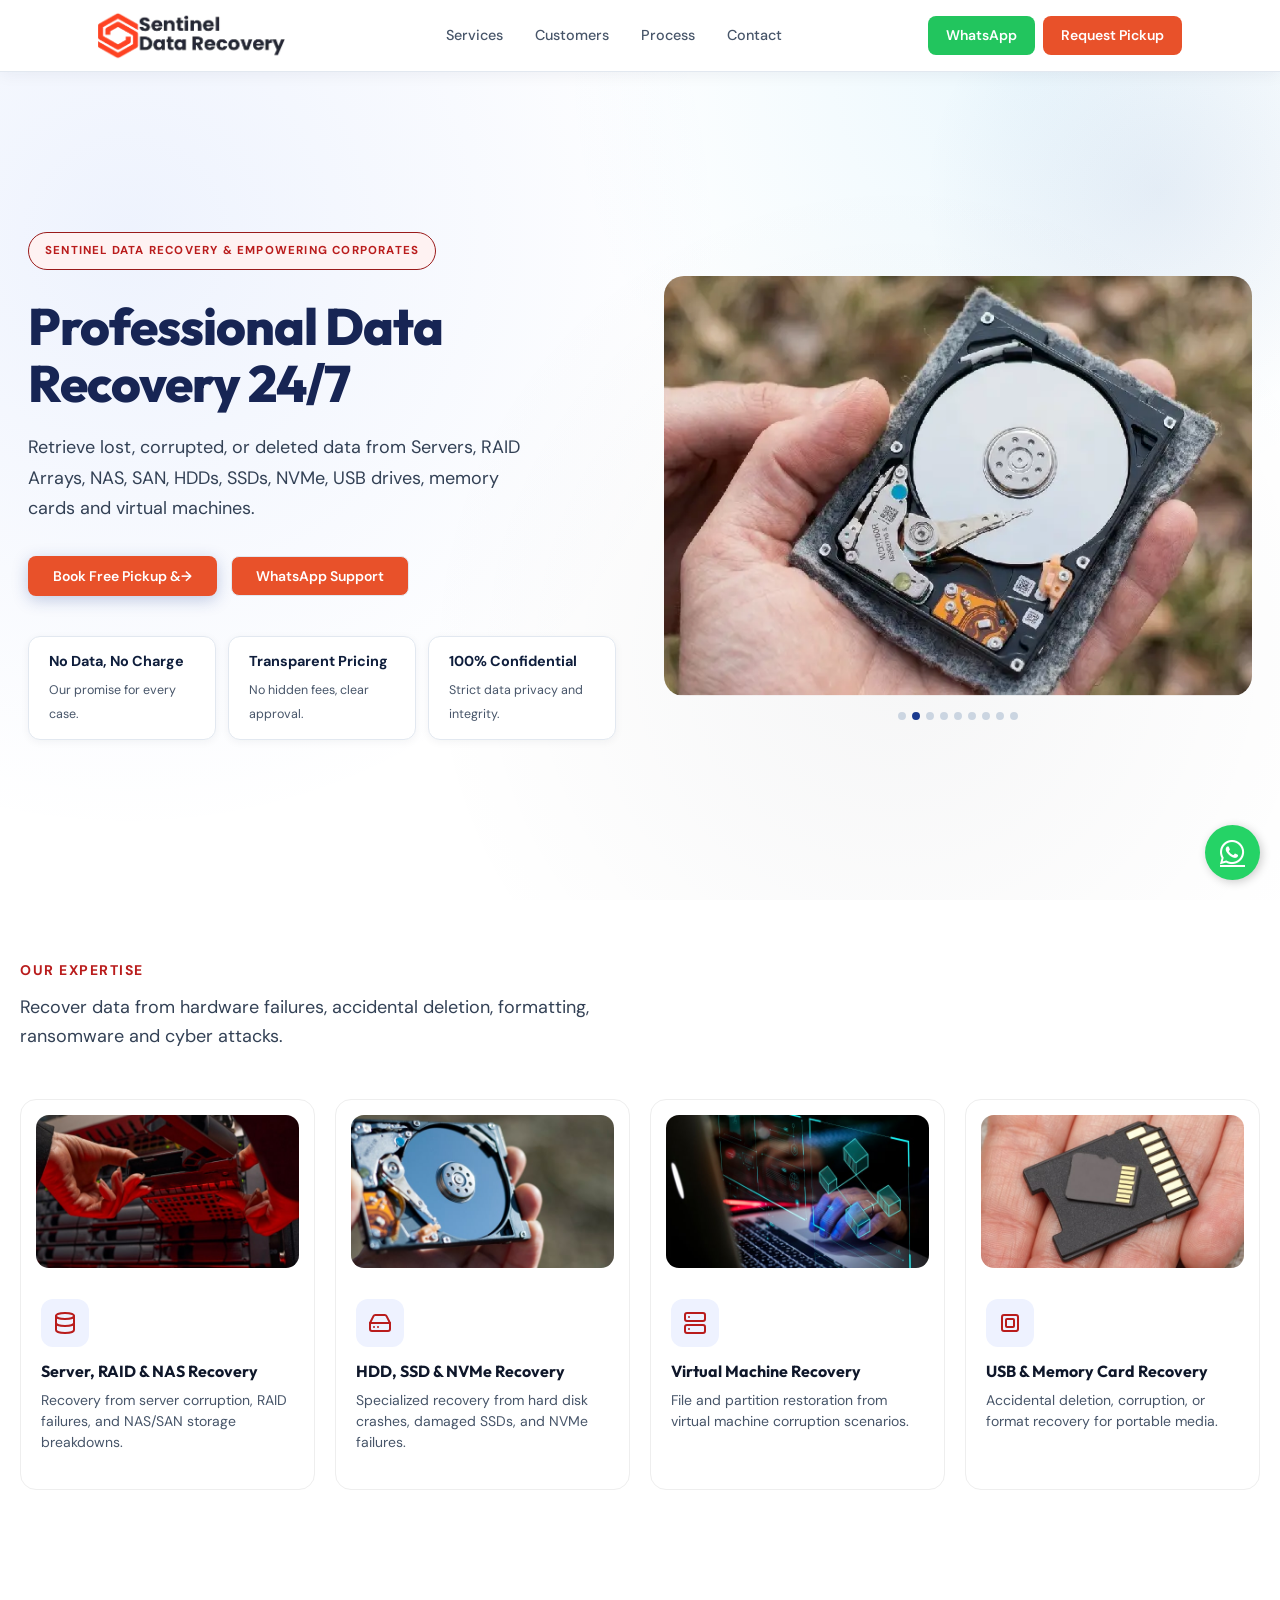
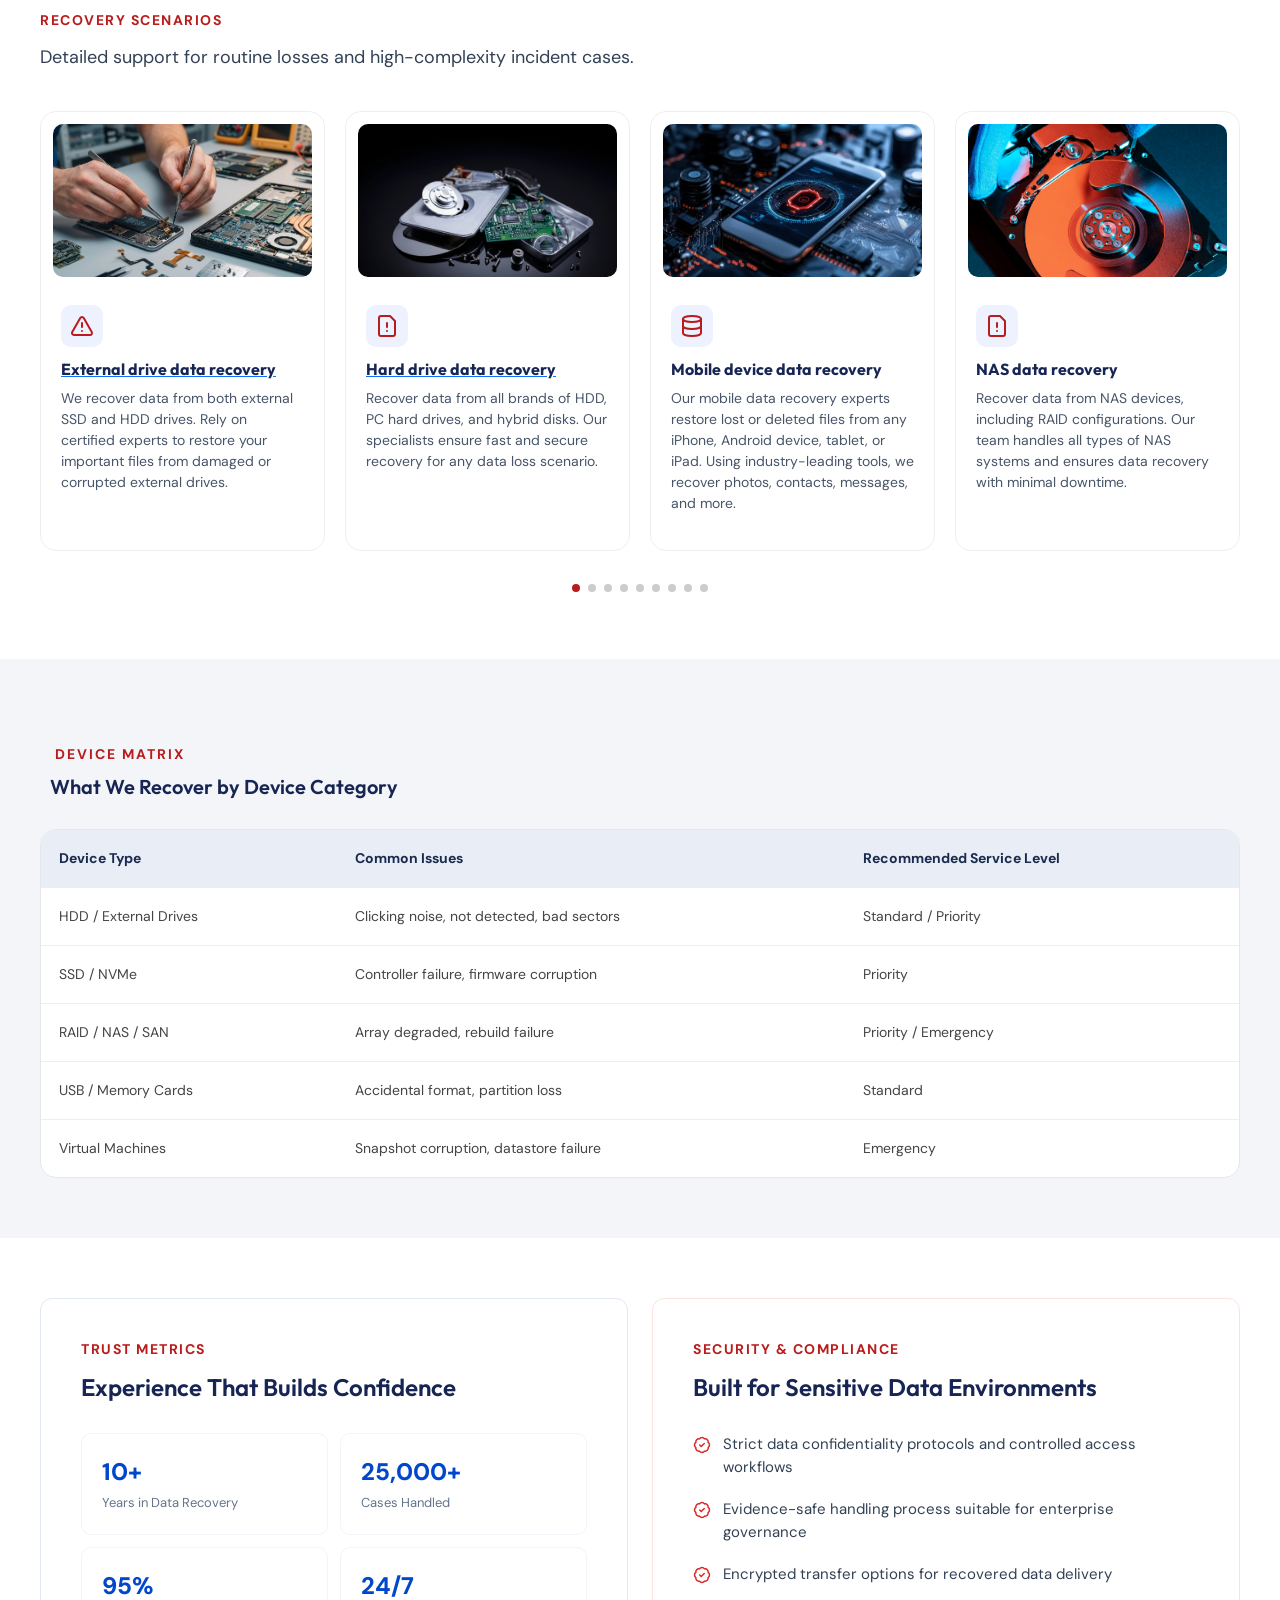
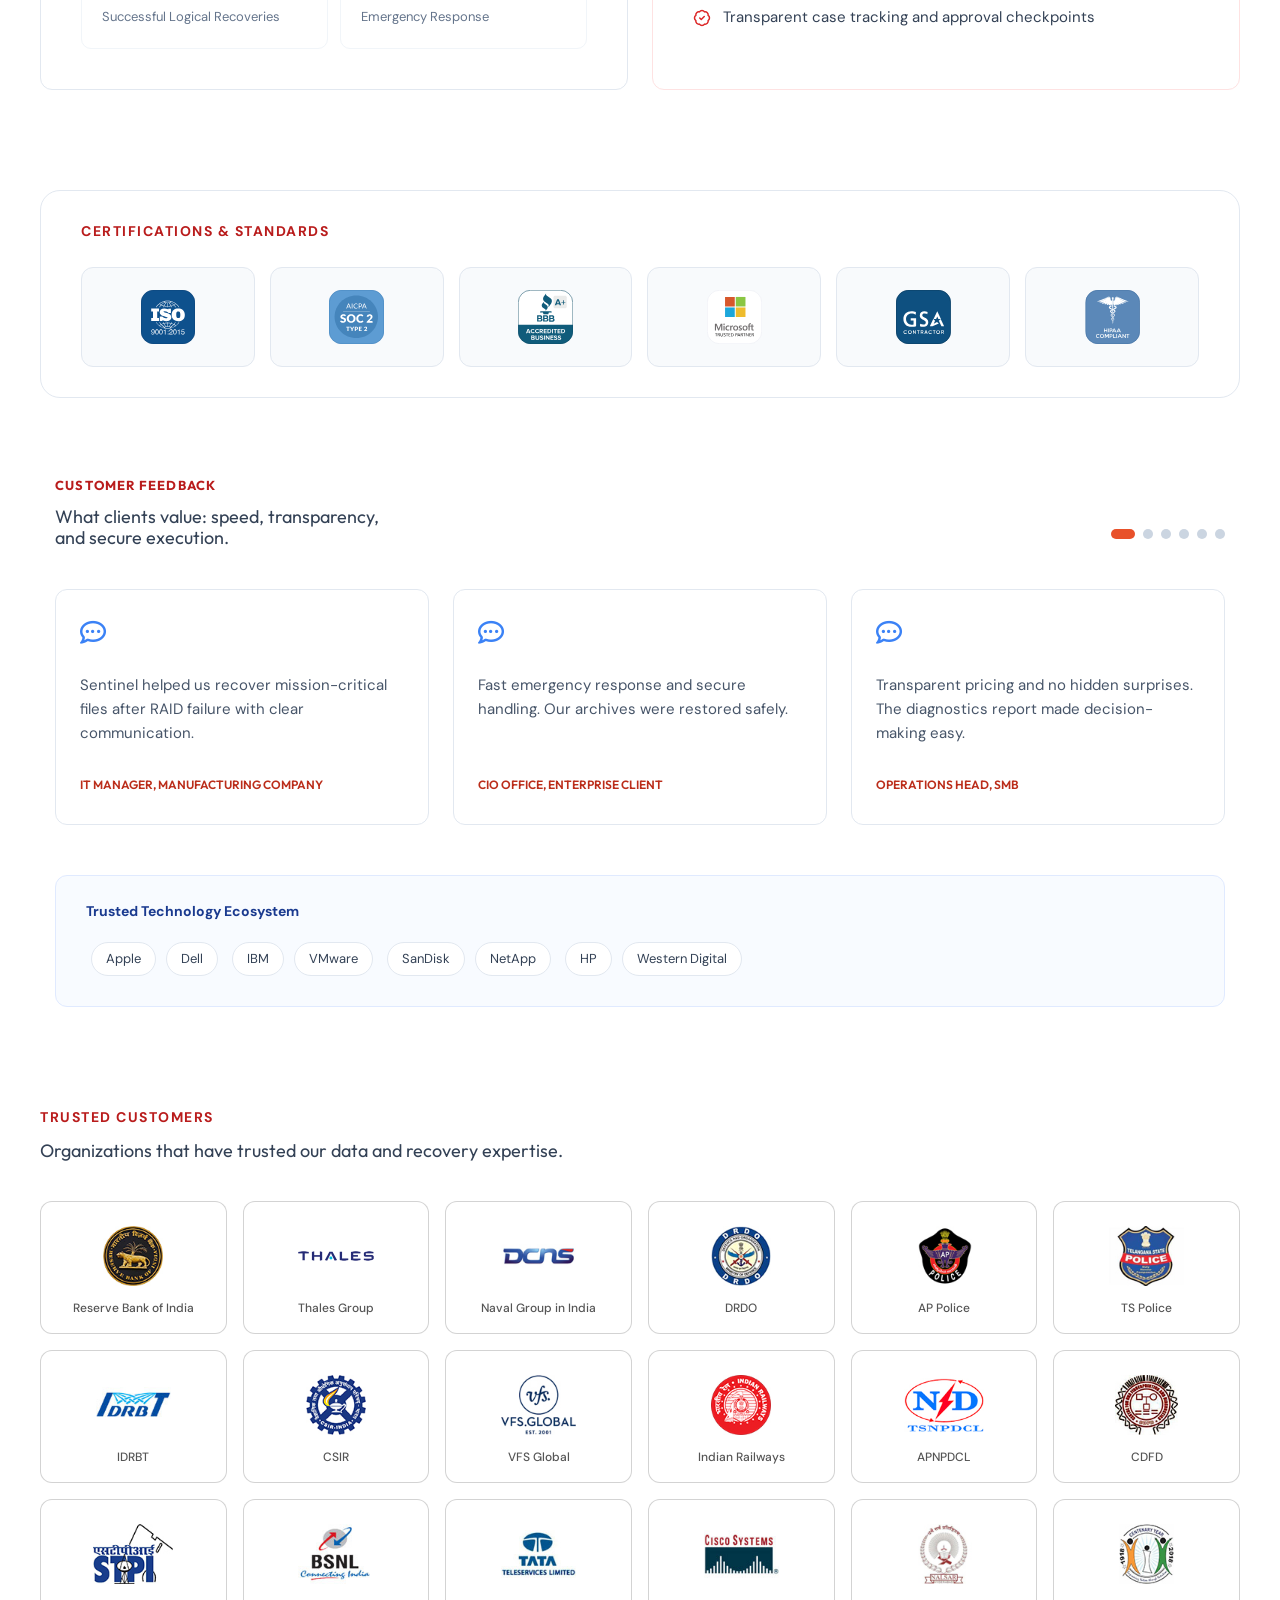
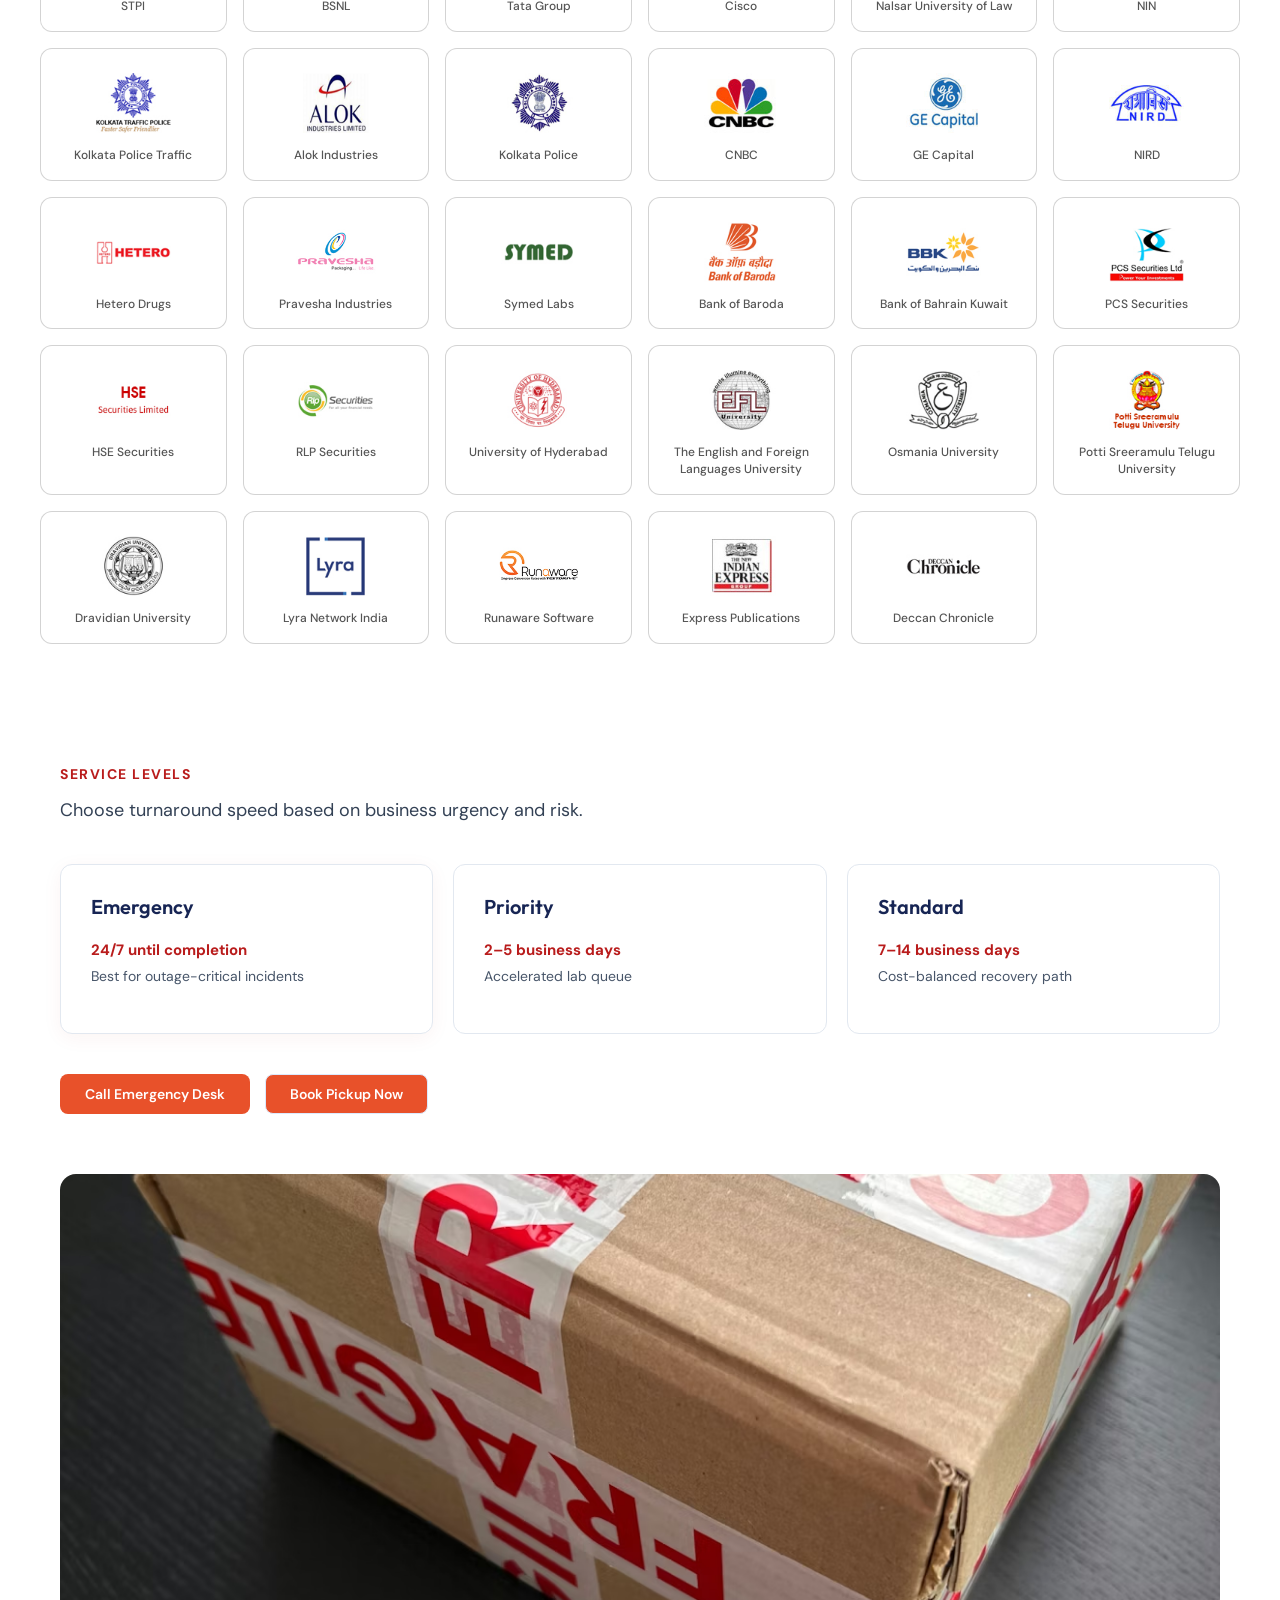
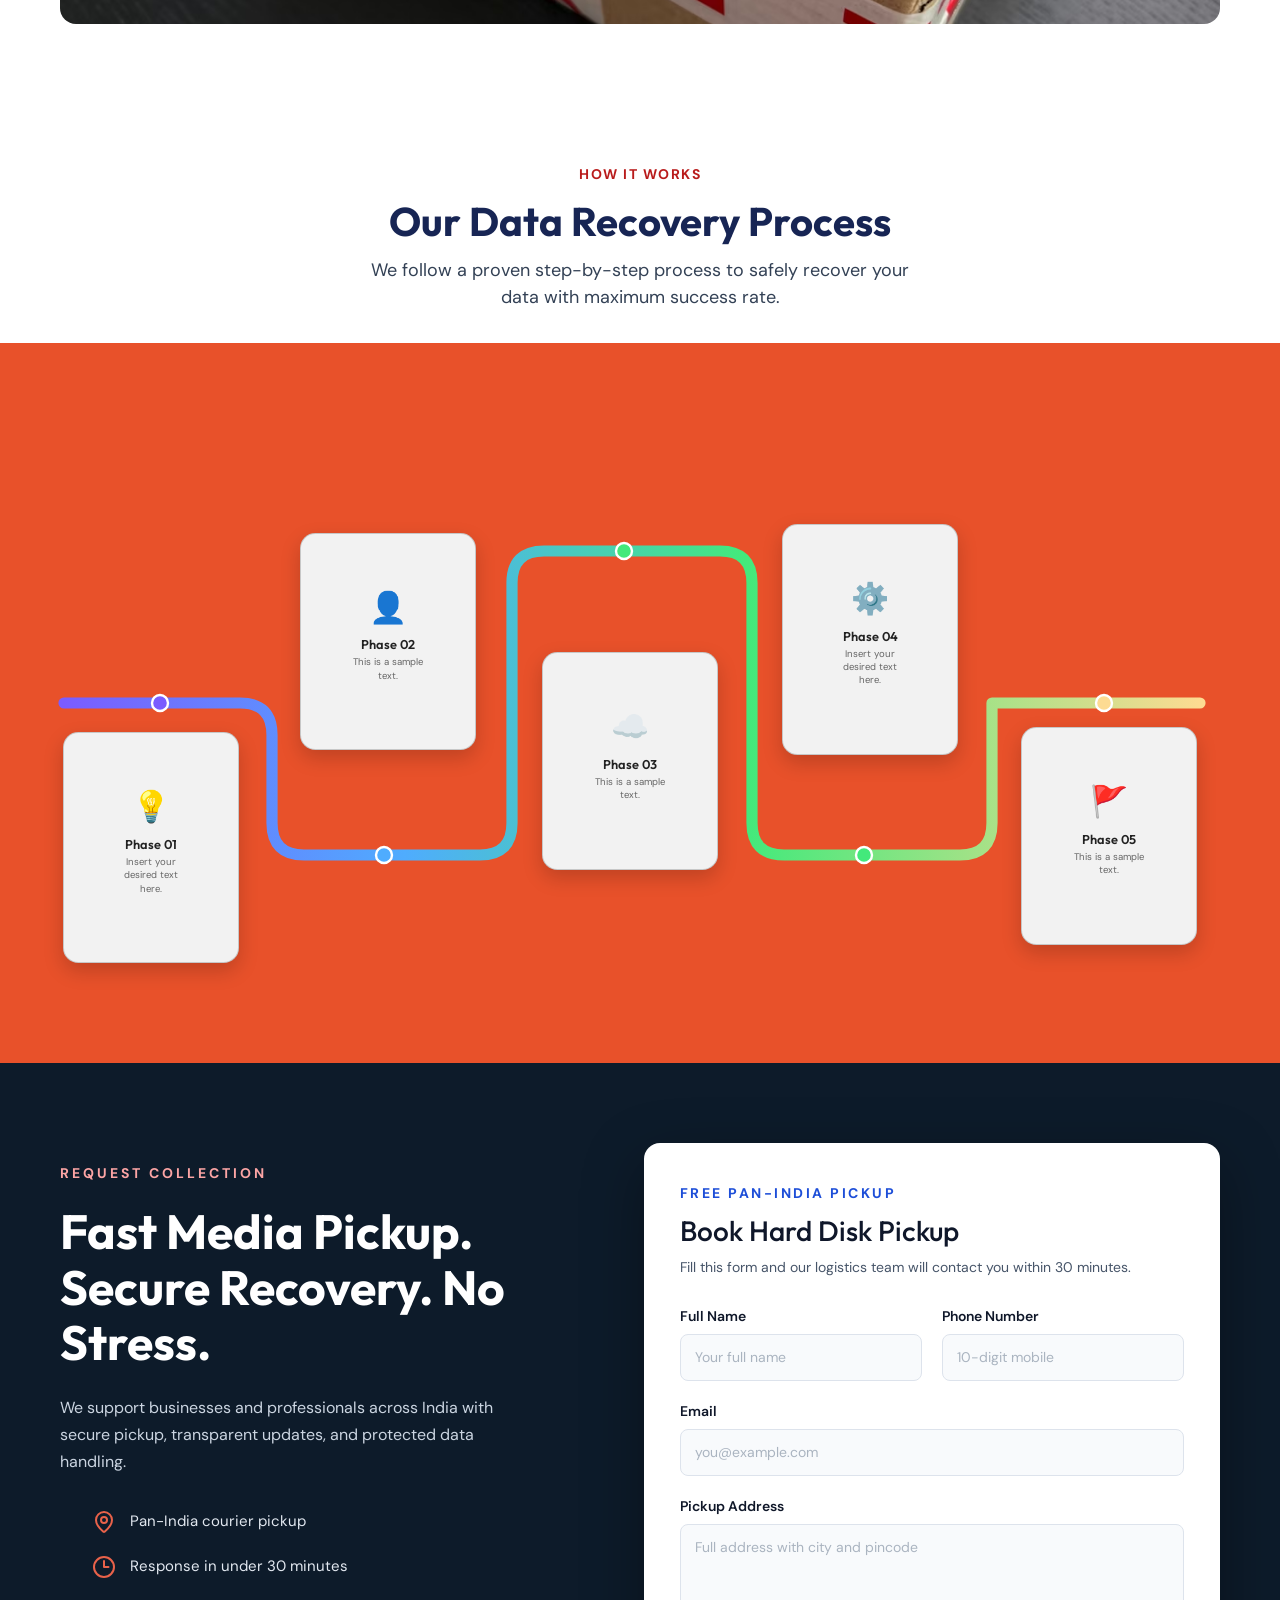
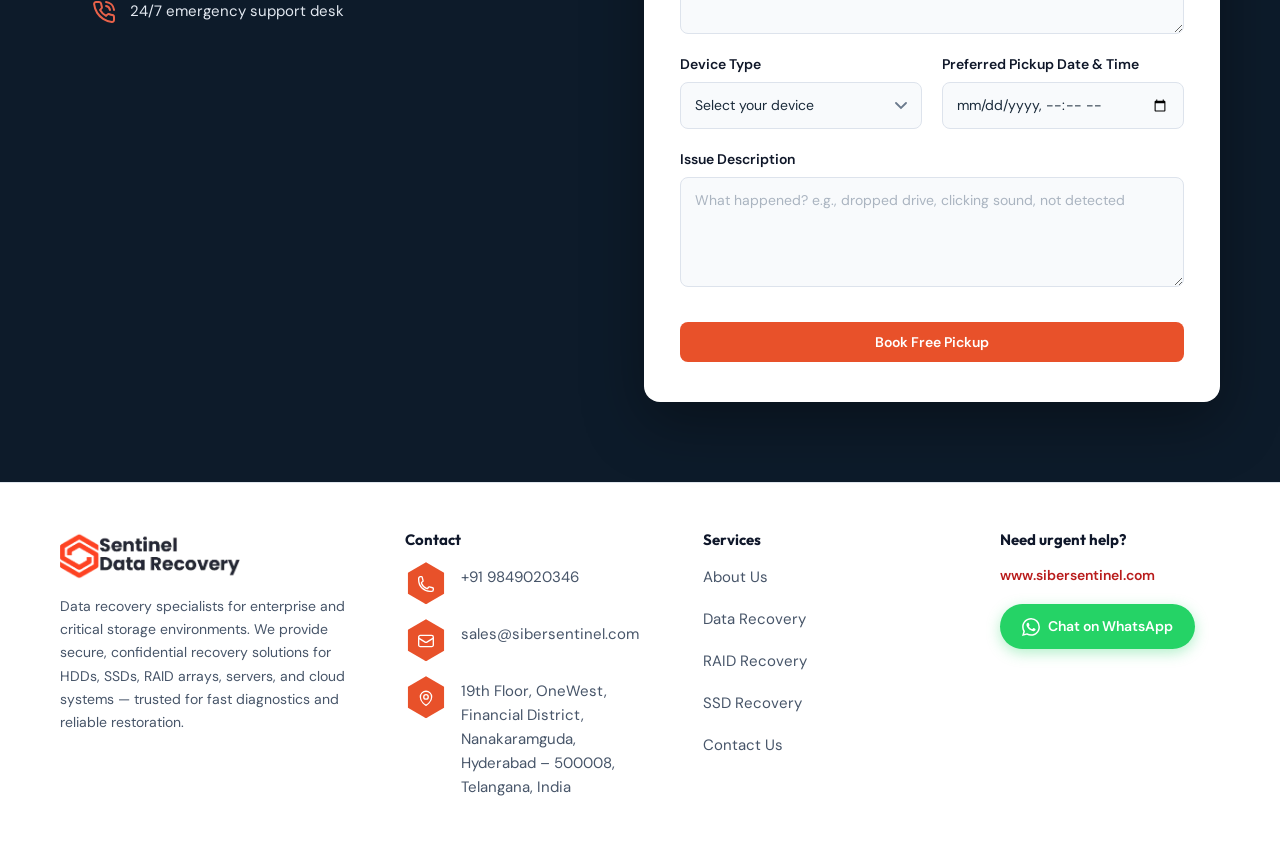
==== commit 6dda9db6: "modifications" ====
--- a/index.html
+++ b/index.html
@@ -150,40 +150,40 @@
         <div class="carousel-inner">
 
           <div class="carousel-item active">
-            <img src="assets/images/herosection.avif" class="d-block w-100" alt="Slide 1">
+            <img src="assets/images/external-harddisk-disk-data-recovery.webp" class="d-block w-100" alt="Slide 1">
           </div>
 
           <div class="carousel-item">
-            <img src="assets/images/raid-data-recovery-process.webp" class="d-block w-100" alt="Slide 2">
+            <img src="assets/images/hard-drive-data-recovery-service.webp" class="d-block w-100" alt="Slide 2">
           </div>
 
           <div class="carousel-item">
-            <img src="assets/images/serv3.png" class="d-block w-100" alt="Slide 3">
+            <img src="assets/images/mobile-data-recovery.webp" class="d-block w-100" alt="Slide 3">
           </div>
 
           <div class="carousel-item">
-            <img src="assets/images/hero4.png" class="d-block w-100" alt="Slide 3">
+            <img src="assets/images/nas-data-recovery.webp" class="d-block w-100" alt="Slide 3">
           </div>
 
           <div class="carousel-item">
-            <img src="assets/images/hero5.png" class="d-block w-100" alt="Slide 3">
+            <img src="assets/images/raid-data-recovery.webp" class="d-block w-100" alt="Slide 3">
           </div>
 
           <div class="carousel-item">
-            <img src="assets/images/hero55.png" class="d-block w-100" alt="Slide 3">
+            <img src="assets/images/san-data-recovery.webp" class="d-block w-100" alt="Slide 3">
           </div>
 
           <div class="carousel-item">
-            <img src="assets/images/hero7.png" class="d-block w-100" alt="Slide 3">
+            <img src="assets/images/sd-card-data-recoveryy.webp" class="d-block w-100" alt="Slide 3">
           </div>
 
           <div class="carousel-item">
-            <img src="assets/images/hero8.png" class="d-block w-100" alt="Slide 3">
+            <img src="assets/images/ssd-data-recovery.webp" class="d-block w-100" alt="Slide 3">
           </div>
 
 
           <div class="carousel-item">
-            <img src="assets/images/hero9.png" class="d-block w-100" alt="Slide 3">
+            <img src="assets/images/usb-flash-data-recovery.webp" class="d-block w-100" alt="Slide 3">
           </div>
 
         </div>
--- a/assets/css/styles.css
+++ b/assets/css/styles.css
@@ -549,12 +549,16 @@
   border-radius: var(--radius-md);
   display: block;
   object-fit: cover;
-}
-
+
+}
+
+.carousel-inner{
+  border-radius: 20px;
+}
 /* carousel dots */
 /* Carousel Dots Styling */
 #heroSlider .carousel-indicators {
-  bottom: -20px;
+  bottom: -50px;
 
 }
 
